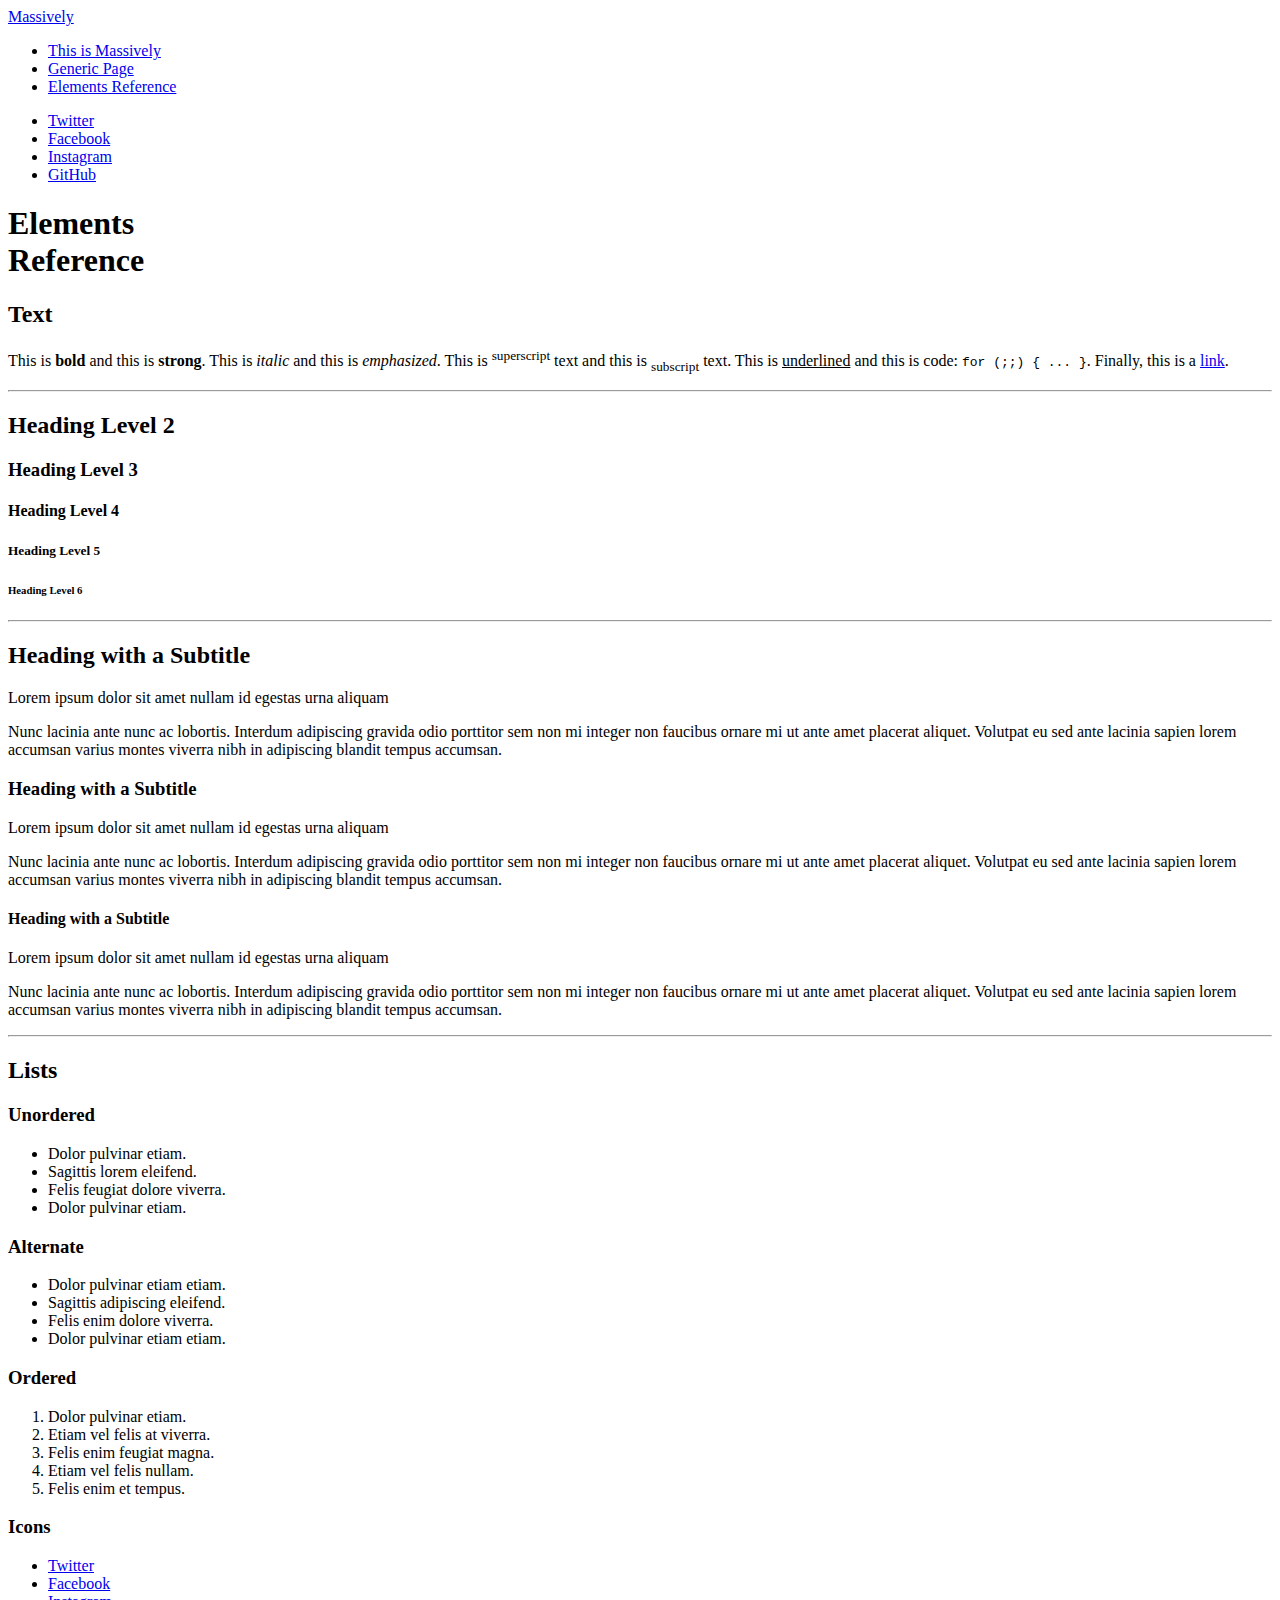
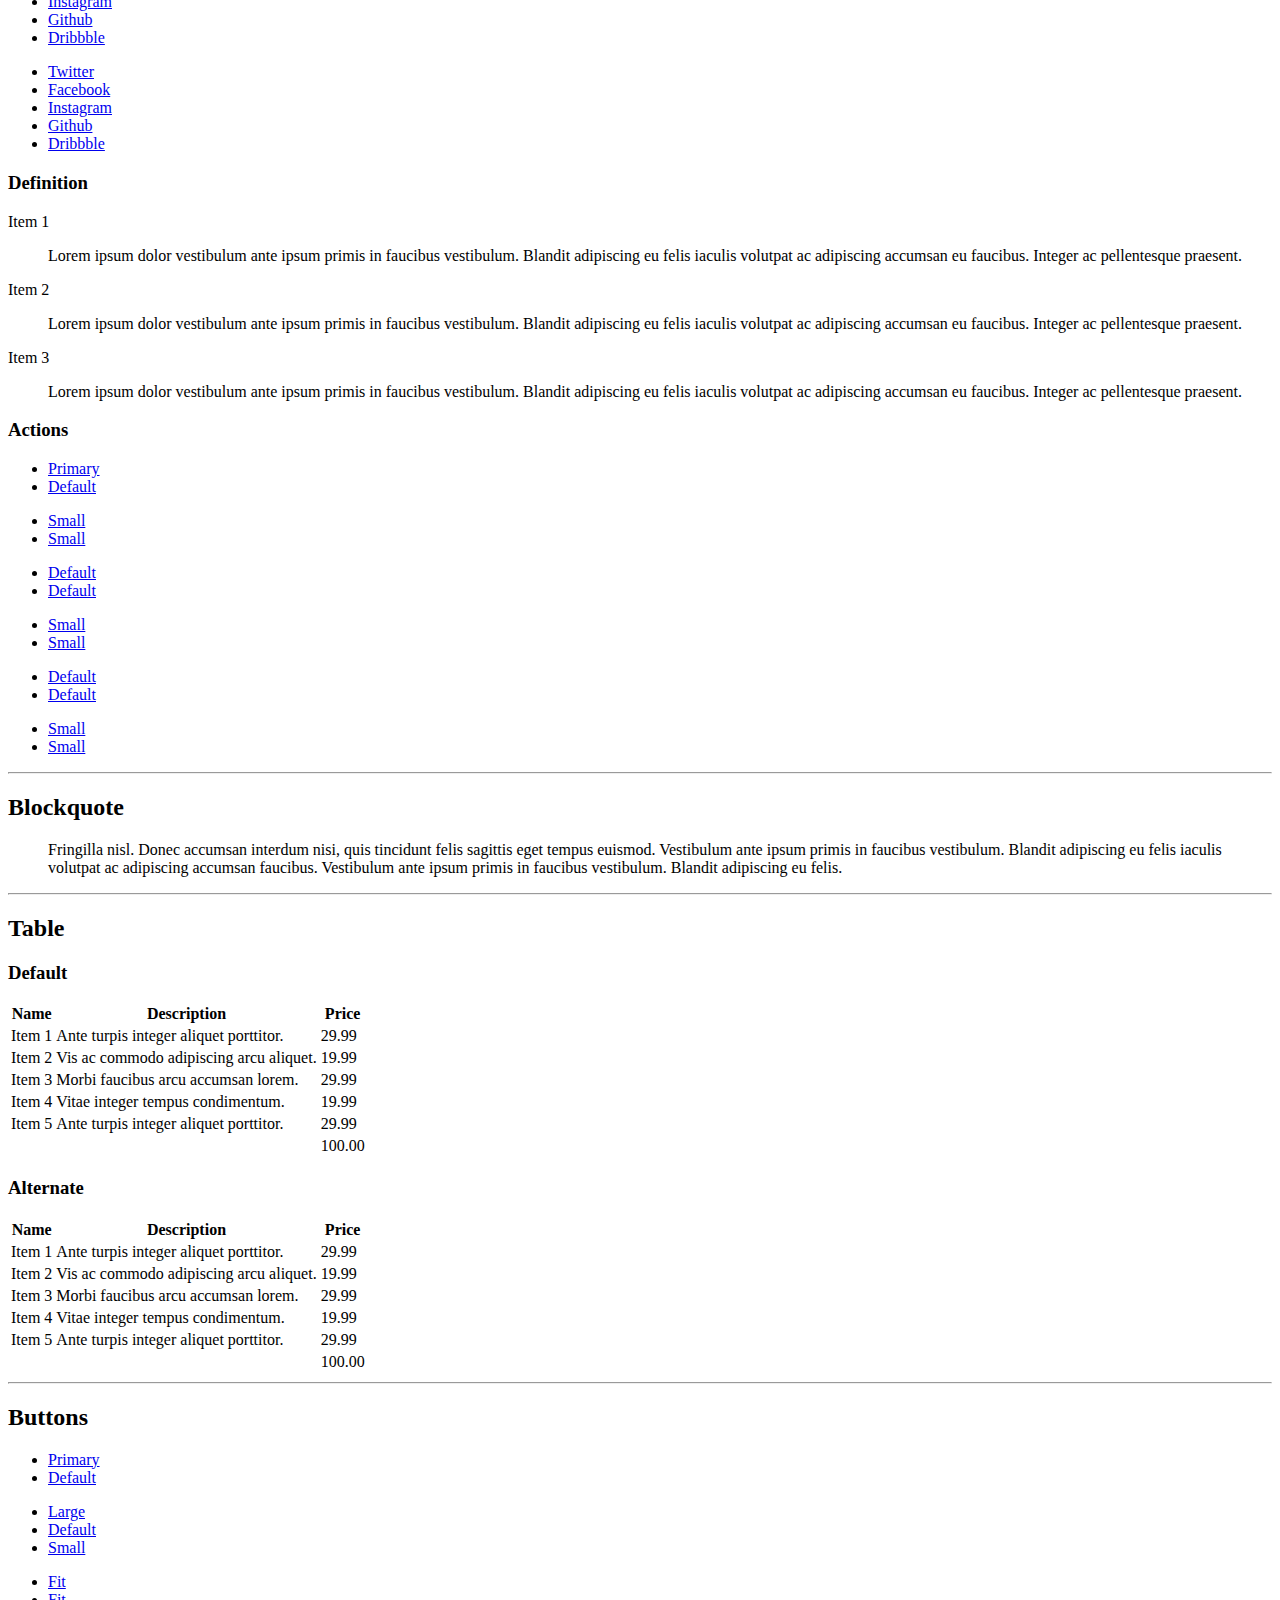
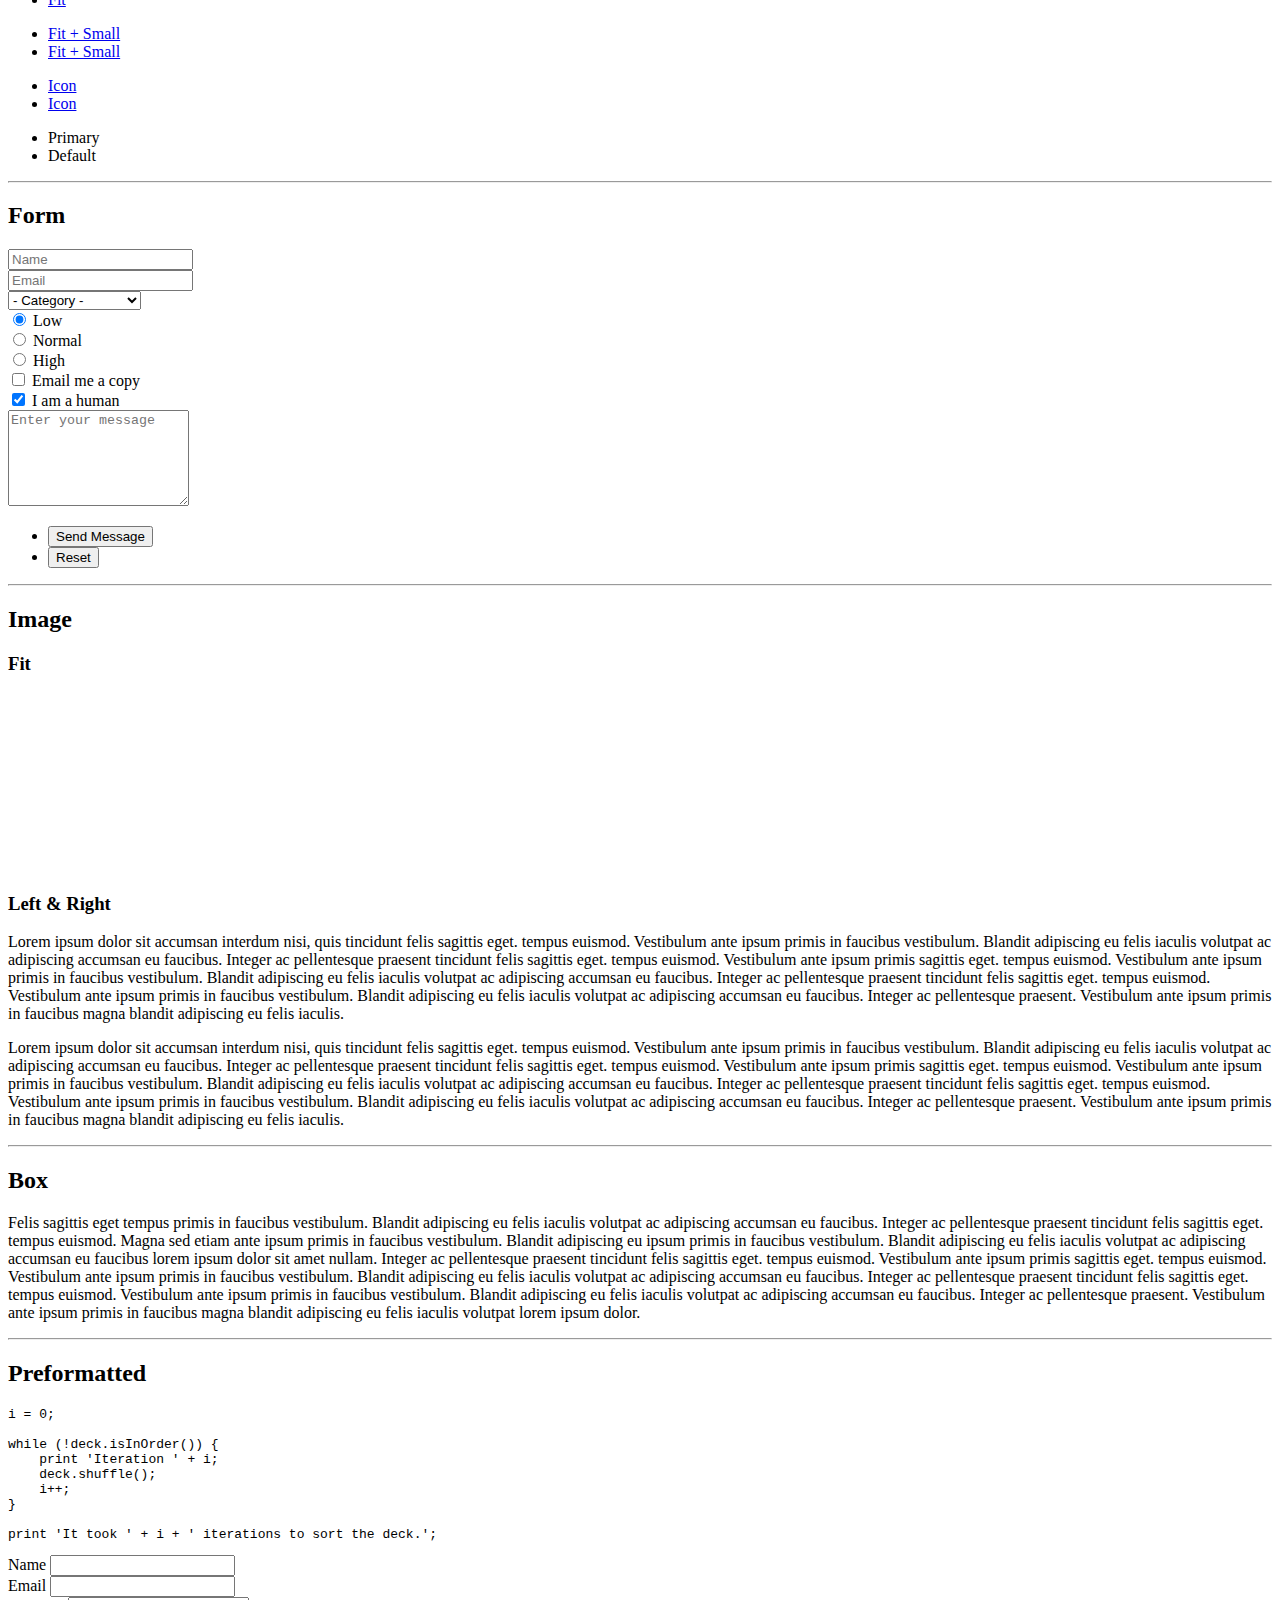
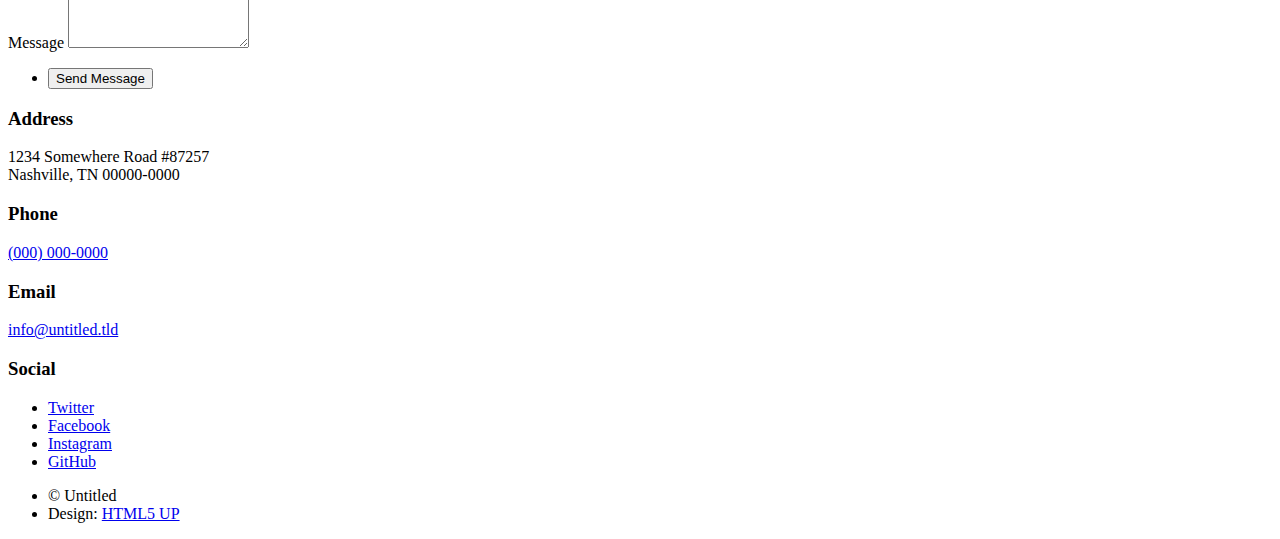
==== elements.html @ 1405ef48 "Add files via upload" ====
<!DOCTYPE HTML>
<!--
	Massively by HTML5 UP
	html5up.net | @ajlkn
	Free for personal and commercial use under the CCA 3.0 license (html5up.net/license)
-->
<html>
	<head>
		<title>Elements Reference - Massively by HTML5 UP</title>
		<meta charset="utf-8" />
		<meta name="viewport" content="width=device-width, initial-scale=1, user-scalable=no" />
		<link rel="stylesheet" href="assets/css/main.css" />
		<noscript><link rel="stylesheet" href="assets/css/noscript.css" /></noscript>
	</head>
	<body class="is-preload">

		<!-- Wrapper -->
			<div id="wrapper">

				<!-- Header -->
					<header id="header">
						<a href="index.html" class="logo">Massively</a>
					</header>

				<!-- Nav -->
					<nav id="nav">
						<ul class="links">
							<li><a href="index.html">This is Massively</a></li>
							<li><a href="generic.html">Generic Page</a></li>
							<li class="active"><a href="elements.html">Elements Reference</a></li>
						</ul>
						<ul class="icons">
							<li><a href="#" class="icon brands fa-twitter"><span class="label">Twitter</span></a></li>
							<li><a href="#" class="icon brands fa-facebook-f"><span class="label">Facebook</span></a></li>
							<li><a href="#" class="icon brands fa-instagram"><span class="label">Instagram</span></a></li>
							<li><a href="#" class="icon brands fa-github"><span class="label">GitHub</span></a></li>
						</ul>
					</nav>

				<!-- Main -->
					<div id="main">

						<!-- Post -->
							<section class="post">
								<header class="major">
									<h1>Elements<br />
									Reference</h1>
								</header>

								<!-- Text stuff -->
									<h2>Text</h2>
									<p>This is <b>bold</b> and this is <strong>strong</strong>. This is <i>italic</i> and this is <em>emphasized</em>.
									This is <sup>superscript</sup> text and this is <sub>subscript</sub> text.
									This is <u>underlined</u> and this is code: <code>for (;;) { ... }</code>.
									Finally, this is a <a href="#">link</a>.</p>
									<hr />
									<h2>Heading Level 2</h2>
									<h3>Heading Level 3</h3>
									<h4>Heading Level 4</h4>
									<h5>Heading Level 5</h5>
									<h6>Heading Level 6</h6>
									<hr />
									<header>
										<h2>Heading with a Subtitle</h2>
										<p>Lorem ipsum dolor sit amet nullam id egestas urna aliquam</p>
									</header>
									<p>Nunc lacinia ante nunc ac lobortis. Interdum adipiscing gravida odio porttitor sem non mi integer non faucibus ornare mi ut ante amet placerat aliquet. Volutpat eu sed ante lacinia sapien lorem accumsan varius montes viverra nibh in adipiscing blandit tempus accumsan.</p>
									<header>
										<h3>Heading with a Subtitle</h3>
										<p>Lorem ipsum dolor sit amet nullam id egestas urna aliquam</p>
									</header>
									<p>Nunc lacinia ante nunc ac lobortis. Interdum adipiscing gravida odio porttitor sem non mi integer non faucibus ornare mi ut ante amet placerat aliquet. Volutpat eu sed ante lacinia sapien lorem accumsan varius montes viverra nibh in adipiscing blandit tempus accumsan.</p>
									<header>
										<h4>Heading with a Subtitle</h4>
										<p>Lorem ipsum dolor sit amet nullam id egestas urna aliquam</p>
									</header>
									<p>Nunc lacinia ante nunc ac lobortis. Interdum adipiscing gravida odio porttitor sem non mi integer non faucibus ornare mi ut ante amet placerat aliquet. Volutpat eu sed ante lacinia sapien lorem accumsan varius montes viverra nibh in adipiscing blandit tempus accumsan.</p>

									<hr />

								<!-- Lists -->
									<h2>Lists</h2>
									<div class="row">
										<div class="col-6 col-12-small">

											<h3>Unordered</h3>
											<ul>
												<li>Dolor pulvinar etiam.</li>
												<li>Sagittis lorem eleifend.</li>
												<li>Felis feugiat dolore viverra.</li>
												<li>Dolor pulvinar etiam.</li>
											</ul>

											<h3>Alternate</h3>
											<ul class="alt">
												<li>Dolor pulvinar etiam etiam.</li>
												<li>Sagittis adipiscing eleifend.</li>
												<li>Felis enim dolore viverra.</li>
												<li>Dolor pulvinar etiam etiam.</li>
											</ul>

										</div>
										<div class="col-6 col-12-small">

											<h3>Ordered</h3>
											<ol>
												<li>Dolor pulvinar etiam.</li>
												<li>Etiam vel felis at viverra.</li>
												<li>Felis enim feugiat magna.</li>
												<li>Etiam vel felis nullam.</li>
												<li>Felis enim et tempus.</li>
											</ol>

											<h3>Icons</h3>
											<ul class="icons">
												<li><a href="#" class="icon brands fa-twitter"><span class="label">Twitter</span></a></li>
												<li><a href="#" class="icon brands fa-facebook-f"><span class="label">Facebook</span></a></li>
												<li><a href="#" class="icon brands fa-instagram"><span class="label">Instagram</span></a></li>
												<li><a href="#" class="icon brands fa-github"><span class="label">Github</span></a></li>
												<li><a href="#" class="icon brands fa-dribbble"><span class="label">Dribbble</span></a></li>
											</ul>
											<ul class="icons alt">
												<li><a href="#" class="icon brands alt fa-twitter"><span class="label">Twitter</span></a></li>
												<li><a href="#" class="icon brands alt fa-facebook-f"><span class="label">Facebook</span></a></li>
												<li><a href="#" class="icon brands alt fa-instagram"><span class="label">Instagram</span></a></li>
												<li><a href="#" class="icon brands alt fa-github"><span class="label">Github</span></a></li>
												<li><a href="#" class="icon brands alt fa-dribbble"><span class="label">Dribbble</span></a></li>
											</ul>

										</div>
									</div>
									<h3>Definition</h3>
									<dl>
										<dt>Item 1</dt>
										<dd>
											<p>Lorem ipsum dolor vestibulum ante ipsum primis in faucibus vestibulum. Blandit adipiscing eu felis iaculis volutpat ac adipiscing accumsan eu faucibus. Integer ac pellentesque praesent.</p>
										</dd>
										<dt>Item 2</dt>
										<dd>
											<p>Lorem ipsum dolor vestibulum ante ipsum primis in faucibus vestibulum. Blandit adipiscing eu felis iaculis volutpat ac adipiscing accumsan eu faucibus. Integer ac pellentesque praesent.</p>
										</dd>
										<dt>Item 3</dt>
										<dd>
											<p>Lorem ipsum dolor vestibulum ante ipsum primis in faucibus vestibulum. Blandit adipiscing eu felis iaculis volutpat ac adipiscing accumsan eu faucibus. Integer ac pellentesque praesent.</p>
										</dd>
									</dl>

									<h3>Actions</h3>
									<ul class="actions">
										<li><a href="#" class="button primary">Primary</a></li>
										<li><a href="#" class="button">Default</a></li>
									</ul>
									<ul class="actions small">
										<li><a href="#" class="button primary small">Small</a></li>
										<li><a href="#" class="button small">Small</a></li>
									</ul>
									<div class="row">
										<div class="col-6 col-12-small">
											<ul class="actions stacked">
												<li><a href="#" class="button primary">Default</a></li>
												<li><a href="#" class="button">Default</a></li>
											</ul>
										</div>
										<div class="col-6 col-12-small">
											<ul class="actions stacked">
												<li><a href="#" class="button primary small">Small</a></li>
												<li><a href="#" class="button small">Small</a></li>
											</ul>
										</div>
									</div>
									<div class="row">
										<div class="col-6 col-12-small">
											<ul class="actions stacked">
												<li><a href="#" class="button primary fit">Default</a></li>
												<li><a href="#" class="button fit">Default</a></li>
											</ul>
										</div>
										<div class="col-6 col-12-small">
											<ul class="actions stacked">
												<li><a href="#" class="button primary small fit">Small</a></li>
												<li><a href="#" class="button small fit">Small</a></li>
											</ul>
										</div>
									</div>

									<hr />

								<!-- Blockquote -->
									<h2>Blockquote</h2>
									<blockquote>Fringilla nisl. Donec accumsan interdum nisi, quis tincidunt felis sagittis eget tempus euismod. Vestibulum ante ipsum primis in faucibus vestibulum. Blandit adipiscing eu felis iaculis volutpat ac adipiscing accumsan faucibus. Vestibulum ante ipsum primis in faucibus vestibulum. Blandit adipiscing eu felis.</blockquote>

									<hr />

								<!-- Table -->
									<h2>Table</h2>

									<h3>Default</h3>
									<div class="table-wrapper">
										<table>
											<thead>
												<tr>
													<th>Name</th>
													<th>Description</th>
													<th>Price</th>
												</tr>
											</thead>
											<tbody>
												<tr>
													<td>Item 1</td>
													<td>Ante turpis integer aliquet porttitor.</td>
													<td>29.99</td>
												</tr>
												<tr>
													<td>Item 2</td>
													<td>Vis ac commodo adipiscing arcu aliquet.</td>
													<td>19.99</td>
												</tr>
												<tr>
													<td>Item 3</td>
													<td> Morbi faucibus arcu accumsan lorem.</td>
													<td>29.99</td>
												</tr>
												<tr>
													<td>Item 4</td>
													<td>Vitae integer tempus condimentum.</td>
													<td>19.99</td>
												</tr>
												<tr>
													<td>Item 5</td>
													<td>Ante turpis integer aliquet porttitor.</td>
													<td>29.99</td>
												</tr>
											</tbody>
											<tfoot>
												<tr>
													<td colspan="2"></td>
													<td>100.00</td>
												</tr>
											</tfoot>
										</table>
									</div>

									<h3>Alternate</h3>
									<div class="table-wrapper">
										<table class="alt">
											<thead>
												<tr>
													<th>Name</th>
													<th>Description</th>
													<th>Price</th>
												</tr>
											</thead>
											<tbody>
												<tr>
													<td>Item 1</td>
													<td>Ante turpis integer aliquet porttitor.</td>
													<td>29.99</td>
												</tr>
												<tr>
													<td>Item 2</td>
													<td>Vis ac commodo adipiscing arcu aliquet.</td>
													<td>19.99</td>
												</tr>
												<tr>
													<td>Item 3</td>
													<td> Morbi faucibus arcu accumsan lorem.</td>
													<td>29.99</td>
												</tr>
												<tr>
													<td>Item 4</td>
													<td>Vitae integer tempus condimentum.</td>
													<td>19.99</td>
												</tr>
												<tr>
													<td>Item 5</td>
													<td>Ante turpis integer aliquet porttitor.</td>
													<td>29.99</td>
												</tr>
											</tbody>
											<tfoot>
												<tr>
													<td colspan="2"></td>
													<td>100.00</td>
												</tr>
											</tfoot>
										</table>
									</div>

									<hr />

								<!-- Buttons -->
									<h2>Buttons</h2>
									<ul class="actions">
										<li><a href="#" class="button primary">Primary</a></li>
										<li><a href="#" class="button">Default</a></li>
									</ul>
									<ul class="actions">
										<li><a href="#" class="button primary large">Large</a></li>
										<li><a href="#" class="button">Default</a></li>
										<li><a href="#" class="button small">Small</a></li>
									</ul>
									<ul class="actions fit">
										<li><a href="#" class="button primary fit">Fit</a></li>
										<li><a href="#" class="button fit">Fit</a></li>
									</ul>
									<ul class="actions fit small">
										<li><a href="#" class="button primary fit small">Fit + Small</a></li>
										<li><a href="#" class="button fit small">Fit + Small</a></li>
									</ul>
									<ul class="actions">
										<li><a href="#" class="button primary icon solid fa-search">Icon</a></li>
										<li><a href="#" class="button icon solid fa-download">Icon</a></li>
									</ul>
									<ul class="actions">
										<li><span class="button primary disabled">Primary</span></li>
										<li><span class="button disabled">Default</span></li>
									</ul>

									<hr />

								<!-- Form -->
									<h2>Form</h2>

									<form method="post" action="#">
										<div class="row gtr-uniform">
											<div class="col-6 col-12-xsmall">
												<input type="text" name="demo-name" id="demo-name" value="" placeholder="Name" />
											</div>
											<div class="col-6 col-12-xsmall">
												<input type="email" name="demo-email" id="demo-email" value="" placeholder="Email" />
											</div>
											<!-- Break -->
											<div class="col-12">
												<select name="demo-category" id="demo-category">
													<option value="">- Category -</option>
													<option value="1">Manufacturing</option>
													<option value="1">Shipping</option>
													<option value="1">Administration</option>
													<option value="1">Human Resources</option>
												</select>
											</div>
											<!-- Break -->
											<div class="col-4 col-12-small">
												<input type="radio" id="demo-priority-low" name="demo-priority" checked>
												<label for="demo-priority-low">Low</label>
											</div>
											<div class="col-4 col-12-small">
												<input type="radio" id="demo-priority-normal" name="demo-priority">
												<label for="demo-priority-normal">Normal</label>
											</div>
											<div class="col-4 col-12-small">
												<input type="radio" id="demo-priority-high" name="demo-priority">
												<label for="demo-priority-high">High</label>
											</div>
											<!-- Break -->
											<div class="col-6 col-12-small">
												<input type="checkbox" id="demo-copy" name="demo-copy">
												<label for="demo-copy">Email me a copy</label>
											</div>
											<div class="col-6 col-12-small">
												<input type="checkbox" id="demo-human" name="demo-human" checked>
												<label for="demo-human">I am a human</label>
											</div>
											<!-- Break -->
											<div class="col-12">
												<textarea name="demo-message" id="demo-message" placeholder="Enter your message" rows="6"></textarea>
											</div>
											<!-- Break -->
											<div class="col-12">
												<ul class="actions">
													<li><input type="submit" value="Send Message" class="primary" /></li>
													<li><input type="reset" value="Reset" /></li>
												</ul>
											</div>
										</div>
									</form>

									<hr />

								<!-- Image -->
									<h2>Image</h2>

									<h3>Fit</h3>
									<span class="image fit"><img src="images/pic01.jpg" alt="" /></span>
									<div class="box alt">
										<div class="row gtr-50 gtr-uniform">
											<div class="col-4"><span class="image fit"><img src="images/pic02.jpg" alt="" /></span></div>
											<div class="col-4"><span class="image fit"><img src="images/pic03.jpg" alt="" /></span></div>
											<div class="col-4"><span class="image fit"><img src="images/pic04.jpg" alt="" /></span></div>
											<!-- Break -->
											<div class="col-4"><span class="image fit"><img src="images/pic04.jpg" alt="" /></span></div>
											<div class="col-4"><span class="image fit"><img src="images/pic02.jpg" alt="" /></span></div>
											<div class="col-4"><span class="image fit"><img src="images/pic03.jpg" alt="" /></span></div>
											<!-- Break -->
											<div class="col-4"><span class="image fit"><img src="images/pic03.jpg" alt="" /></span></div>
											<div class="col-4"><span class="image fit"><img src="images/pic04.jpg" alt="" /></span></div>
											<div class="col-4"><span class="image fit"><img src="images/pic02.jpg" alt="" /></span></div>
										</div>
									</div>

									<h3>Left &amp; Right</h3>
									<p><span class="image left"><img src="images/pic08.jpg" alt="" /></span>Lorem ipsum dolor sit accumsan interdum nisi, quis tincidunt felis sagittis eget. tempus euismod. Vestibulum ante ipsum primis in faucibus vestibulum. Blandit adipiscing eu felis iaculis volutpat ac adipiscing accumsan eu faucibus. Integer ac pellentesque praesent tincidunt felis sagittis eget. tempus euismod. Vestibulum ante ipsum primis sagittis eget. tempus euismod. Vestibulum ante ipsum primis in faucibus vestibulum. Blandit adipiscing eu felis iaculis volutpat ac adipiscing accumsan eu faucibus. Integer ac pellentesque praesent tincidunt felis sagittis eget. tempus euismod. Vestibulum ante ipsum primis in faucibus vestibulum. Blandit adipiscing eu felis iaculis volutpat ac adipiscing accumsan eu faucibus. Integer ac pellentesque praesent. Vestibulum ante ipsum primis in faucibus magna blandit adipiscing eu felis iaculis.</p>
									<p><span class="image right"><img src="images/pic09.jpg" alt="" /></span>Lorem ipsum dolor sit accumsan interdum nisi, quis tincidunt felis sagittis eget. tempus euismod. Vestibulum ante ipsum primis in faucibus vestibulum. Blandit adipiscing eu felis iaculis volutpat ac adipiscing accumsan eu faucibus. Integer ac pellentesque praesent tincidunt felis sagittis eget. tempus euismod. Vestibulum ante ipsum primis sagittis eget. tempus euismod. Vestibulum ante ipsum primis in faucibus vestibulum. Blandit adipiscing eu felis iaculis volutpat ac adipiscing accumsan eu faucibus. Integer ac pellentesque praesent tincidunt felis sagittis eget. tempus euismod. Vestibulum ante ipsum primis in faucibus vestibulum. Blandit adipiscing eu felis iaculis volutpat ac adipiscing accumsan eu faucibus. Integer ac pellentesque praesent. Vestibulum ante ipsum primis in faucibus magna blandit adipiscing eu felis iaculis.</p>

									<hr />

								<!-- Box -->
									<h2>Box</h2>
									<div class="box">
										<p>Felis sagittis eget tempus primis in faucibus vestibulum. Blandit adipiscing eu felis iaculis volutpat ac adipiscing accumsan eu faucibus. Integer ac pellentesque praesent tincidunt felis sagittis eget. tempus euismod. Magna sed etiam ante ipsum primis in faucibus vestibulum. Blandit adipiscing eu ipsum primis in faucibus vestibulum. Blandit adipiscing eu felis iaculis volutpat ac adipiscing accumsan eu faucibus lorem ipsum dolor sit amet nullam. Integer ac pellentesque praesent tincidunt felis sagittis eget. tempus euismod. Vestibulum ante ipsum primis sagittis eget. tempus euismod. Vestibulum ante ipsum primis in faucibus vestibulum. Blandit adipiscing eu felis iaculis volutpat ac adipiscing accumsan eu faucibus. Integer ac pellentesque praesent tincidunt felis sagittis eget. tempus euismod. Vestibulum ante ipsum primis in faucibus vestibulum. Blandit adipiscing eu felis iaculis volutpat ac adipiscing accumsan eu faucibus. Integer ac pellentesque praesent. Vestibulum ante ipsum primis in faucibus magna blandit adipiscing eu felis iaculis volutpat lorem ipsum dolor.</p>
									</div>

									<hr />

								<!-- Preformatted Code -->
									<h2>Preformatted</h2>
									<pre><code>i = 0;

while (!deck.isInOrder()) {
    print 'Iteration ' + i;
    deck.shuffle();
    i++;
}

print 'It took ' + i + ' iterations to sort the deck.';
</code></pre>

							</section>

					</div>

				<!-- Footer -->
					<footer id="footer">
						<section>
							<form method="post" action="#">
								<div class="fields">
									<div class="field">
										<label for="name">Name</label>
										<input type="text" name="name" id="name" />
									</div>
									<div class="field">
										<label for="email">Email</label>
										<input type="text" name="email" id="email" />
									</div>
									<div class="field">
										<label for="message">Message</label>
										<textarea name="message" id="message" rows="3"></textarea>
									</div>
								</div>
								<ul class="actions">
									<li><input type="submit" value="Send Message" /></li>
								</ul>
							</form>
						</section>
						<section class="split contact">
							<section class="alt">
								<h3>Address</h3>
								<p>1234 Somewhere Road #87257<br />
								Nashville, TN 00000-0000</p>
							</section>
							<section>
								<h3>Phone</h3>
								<p><a href="#">(000) 000-0000</a></p>
							</section>
							<section>
								<h3>Email</h3>
								<p><a href="#">info@untitled.tld</a></p>
							</section>
							<section>
								<h3>Social</h3>
								<ul class="icons alt">
									<li><a href="#" class="icon brands alt fa-twitter"><span class="label">Twitter</span></a></li>
									<li><a href="#" class="icon brands alt fa-facebook-f"><span class="label">Facebook</span></a></li>
									<li><a href="#" class="icon brands alt fa-instagram"><span class="label">Instagram</span></a></li>
									<li><a href="#" class="icon brands alt fa-github"><span class="label">GitHub</span></a></li>
								</ul>
							</section>
						</section>
					</footer>

				<!-- Copyright -->
					<div id="copyright">
						<ul><li>&copy; Untitled</li><li>Design: <a href="https://html5up.net">HTML5 UP</a></li></ul>
					</div>

			</div>

		<!-- Scripts -->
			<script src="assets/js/jquery.min.js"></script>
			<script src="assets/js/jquery.scrollex.min.js"></script>
			<script src="assets/js/jquery.scrolly.min.js"></script>
			<script src="assets/js/browser.min.js"></script>
			<script src="assets/js/breakpoints.min.js"></script>
			<script src="assets/js/util.js"></script>
			<script src="assets/js/main.js"></script>

	</body>
</html>
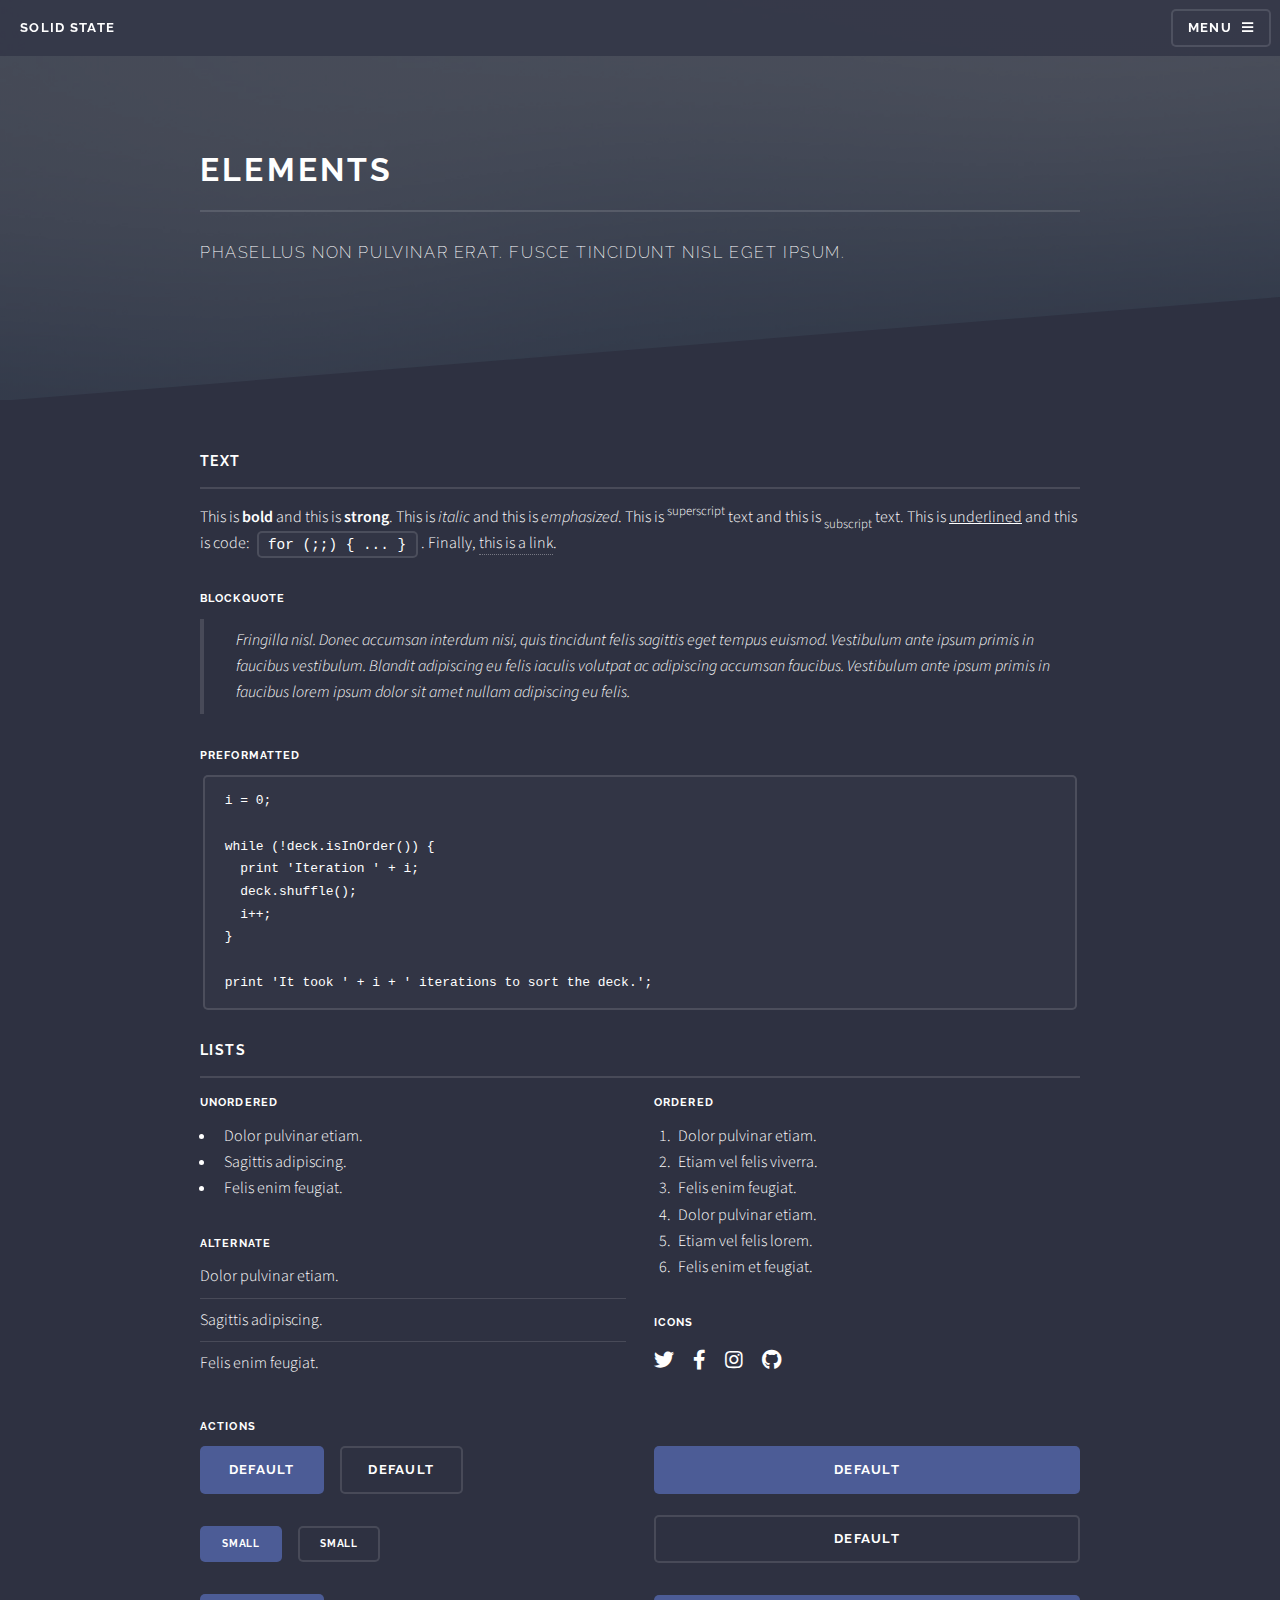
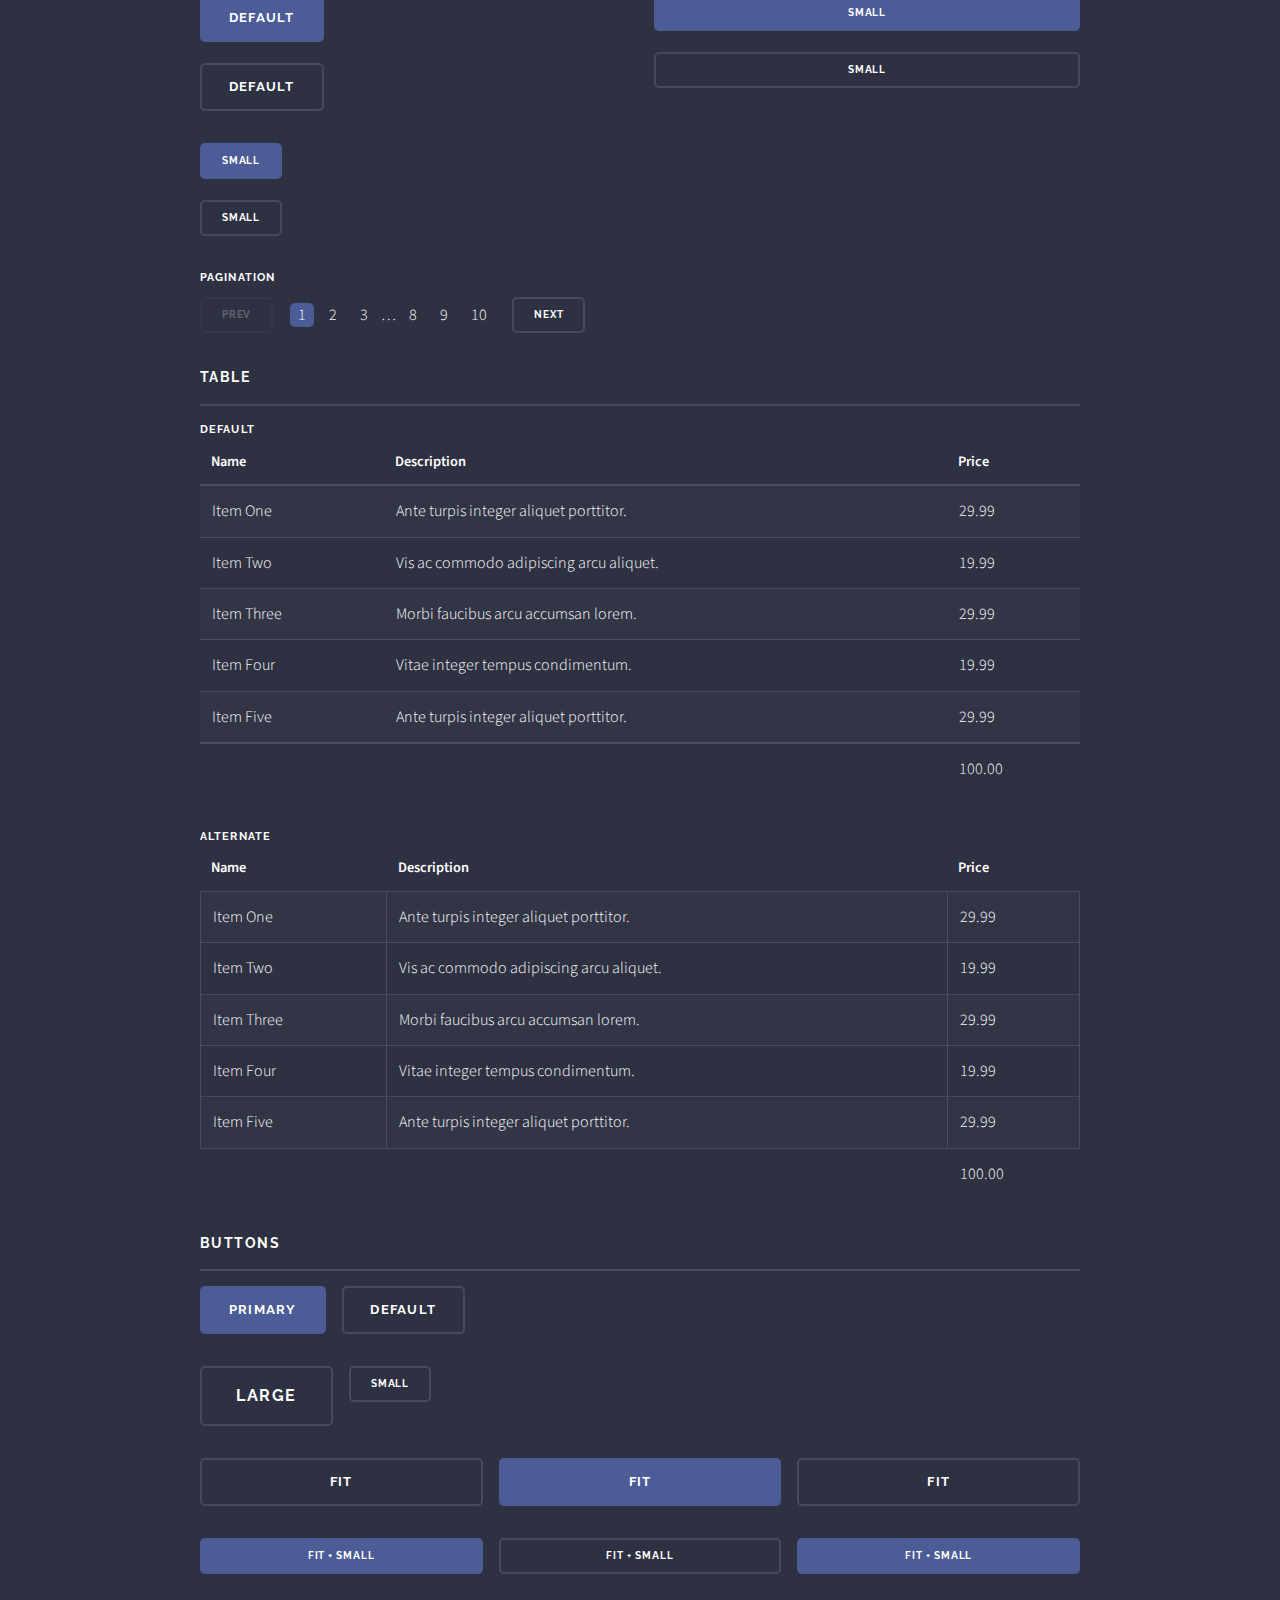
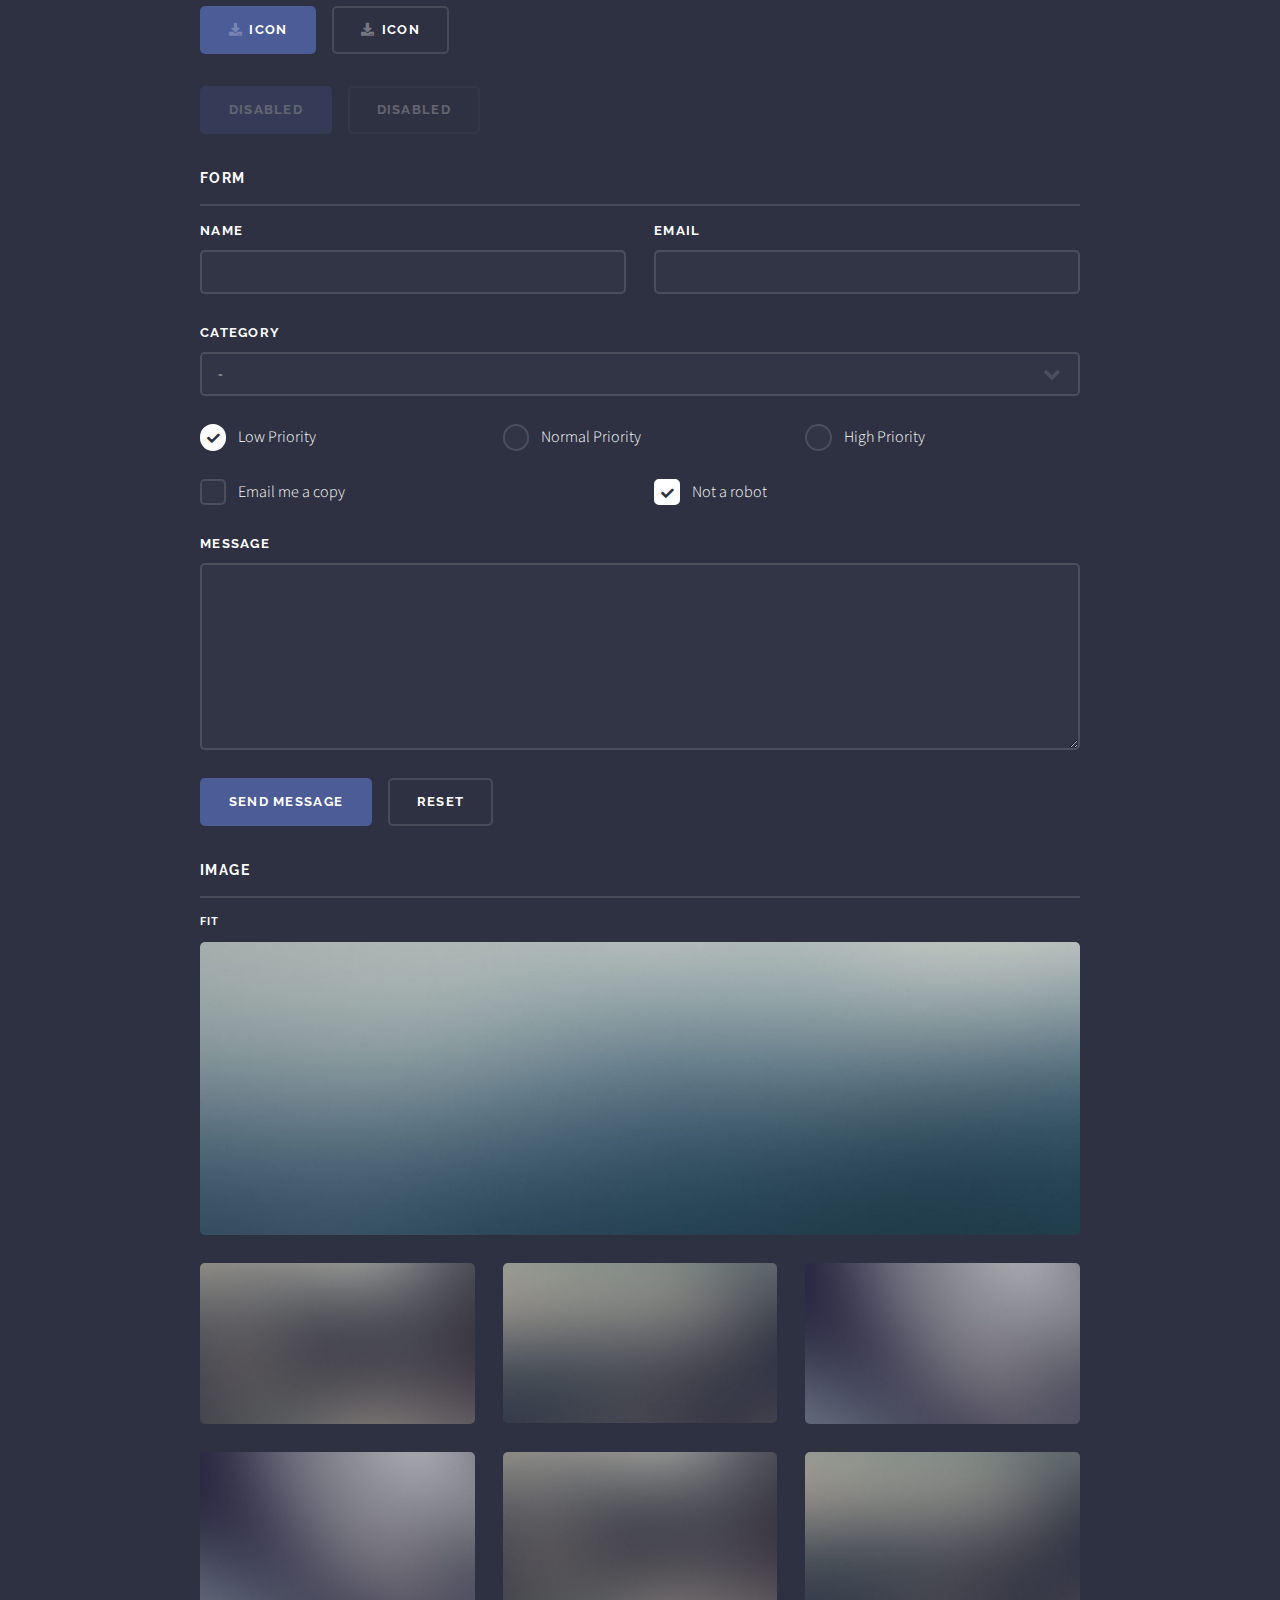
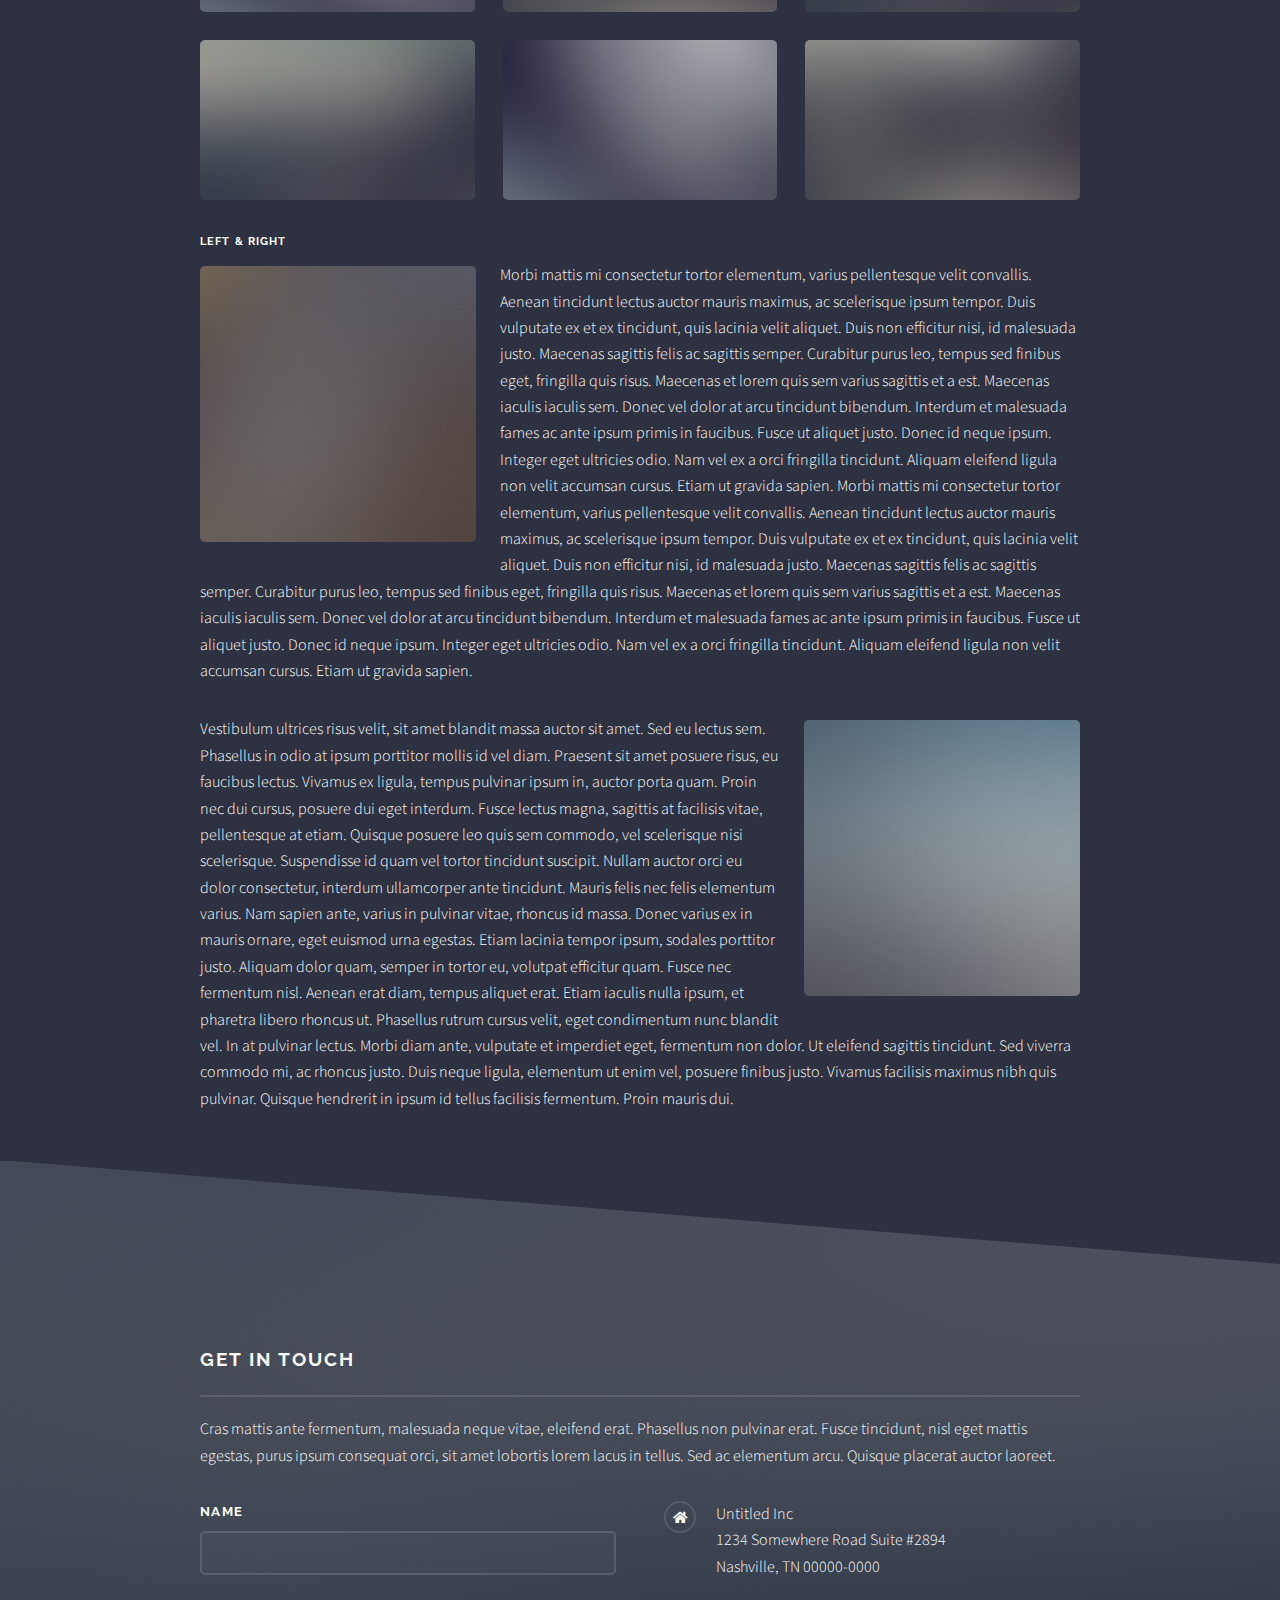
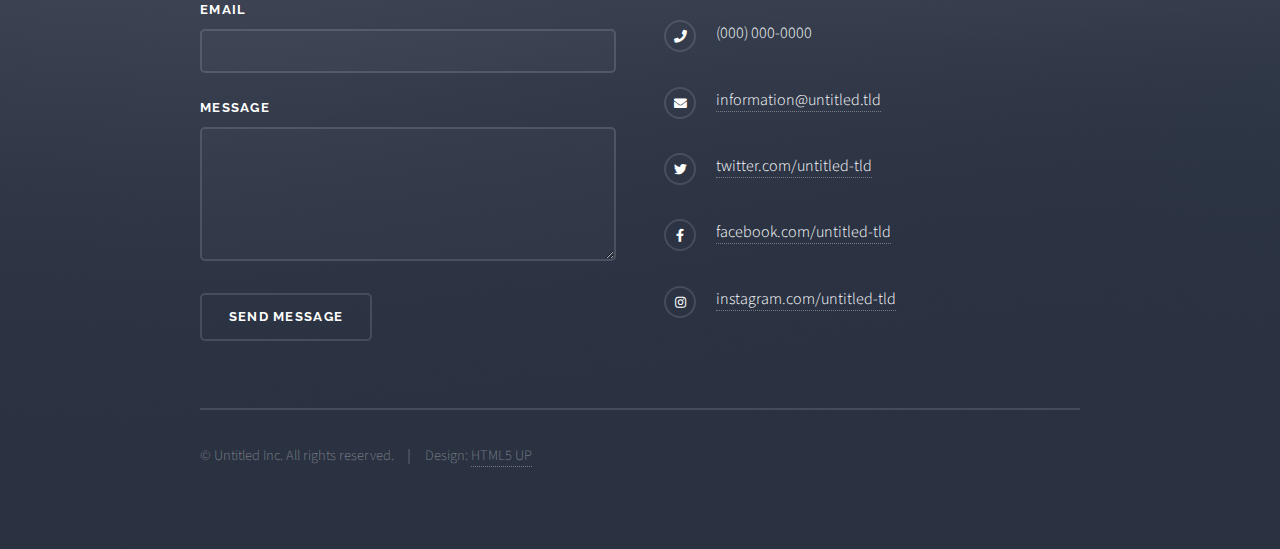
==== commit 2352ae18: "Add files via upload" ====
--- a/elements.html
+++ b/elements.html
@@ -1,12 +1,12 @@
 <!DOCTYPE HTML>
 <!--
-	Massively by HTML5 UP
+	Solid State by HTML5 UP
 	html5up.net | @ajlkn
 	Free for personal and commercial use under the CCA 3.0 license (html5up.net/license)
 -->
 <html>
 	<head>
-		<title>Elements Reference - Massively by HTML5 UP</title>
+		<title>Elements - Solid State by HTML5 UP</title>
 		<meta charset="utf-8" />
 		<meta name="viewport" content="width=device-width, initial-scale=1, user-scalable=no" />
 		<link rel="stylesheet" href="assets/css/main.css" />
@@ -14,424 +14,358 @@
 	</head>
 	<body class="is-preload">
 
-		<!-- Wrapper -->
-			<div id="wrapper">
+		<!-- Page Wrapper -->
+			<div id="page-wrapper">
 
 				<!-- Header -->
 					<header id="header">
-						<a href="index.html" class="logo">Massively</a>
+						<h1><a href="index.html">Solid State</a></h1>
+						<nav>
+							<a href="#menu">Menu</a>
+						</nav>
 					</header>
 
-				<!-- Nav -->
-					<nav id="nav">
-						<ul class="links">
-							<li><a href="index.html">This is Massively</a></li>
-							<li><a href="generic.html">Generic Page</a></li>
-							<li class="active"><a href="elements.html">Elements Reference</a></li>
-						</ul>
-						<ul class="icons">
-							<li><a href="#" class="icon brands fa-twitter"><span class="label">Twitter</span></a></li>
-							<li><a href="#" class="icon brands fa-facebook-f"><span class="label">Facebook</span></a></li>
-							<li><a href="#" class="icon brands fa-instagram"><span class="label">Instagram</span></a></li>
-							<li><a href="#" class="icon brands fa-github"><span class="label">GitHub</span></a></li>
-						</ul>
+				<!-- Menu -->
+					<nav id="menu">
+						<div class="inner">
+							<h2>Menu</h2>
+							<ul class="links">
+								<li><a href="index.html">Home</a></li>
+								<li><a href="generic.html">Generic</a></li>
+								<li><a href="elements.html">Elements</a></li>
+								<li><a href="#">Log In</a></li>
+								<li><a href="#">Sign Up</a></li>
+							</ul>
+							<a href="#" class="close">Close</a>
+						</div>
 					</nav>
 
-				<!-- Main -->
-					<div id="main">
-
-						<!-- Post -->
-							<section class="post">
-								<header class="major">
-									<h1>Elements<br />
-									Reference</h1>
-								</header>
-
-								<!-- Text stuff -->
-									<h2>Text</h2>
-									<p>This is <b>bold</b> and this is <strong>strong</strong>. This is <i>italic</i> and this is <em>emphasized</em>.
-									This is <sup>superscript</sup> text and this is <sub>subscript</sub> text.
-									This is <u>underlined</u> and this is code: <code>for (;;) { ... }</code>.
-									Finally, this is a <a href="#">link</a>.</p>
-									<hr />
-									<h2>Heading Level 2</h2>
-									<h3>Heading Level 3</h3>
-									<h4>Heading Level 4</h4>
-									<h5>Heading Level 5</h5>
-									<h6>Heading Level 6</h6>
-									<hr />
-									<header>
-										<h2>Heading with a Subtitle</h2>
-										<p>Lorem ipsum dolor sit amet nullam id egestas urna aliquam</p>
-									</header>
-									<p>Nunc lacinia ante nunc ac lobortis. Interdum adipiscing gravida odio porttitor sem non mi integer non faucibus ornare mi ut ante amet placerat aliquet. Volutpat eu sed ante lacinia sapien lorem accumsan varius montes viverra nibh in adipiscing blandit tempus accumsan.</p>
-									<header>
-										<h3>Heading with a Subtitle</h3>
-										<p>Lorem ipsum dolor sit amet nullam id egestas urna aliquam</p>
-									</header>
-									<p>Nunc lacinia ante nunc ac lobortis. Interdum adipiscing gravida odio porttitor sem non mi integer non faucibus ornare mi ut ante amet placerat aliquet. Volutpat eu sed ante lacinia sapien lorem accumsan varius montes viverra nibh in adipiscing blandit tempus accumsan.</p>
-									<header>
-										<h4>Heading with a Subtitle</h4>
-										<p>Lorem ipsum dolor sit amet nullam id egestas urna aliquam</p>
-									</header>
-									<p>Nunc lacinia ante nunc ac lobortis. Interdum adipiscing gravida odio porttitor sem non mi integer non faucibus ornare mi ut ante amet placerat aliquet. Volutpat eu sed ante lacinia sapien lorem accumsan varius montes viverra nibh in adipiscing blandit tempus accumsan.</p>
-
-									<hr />
-
-								<!-- Lists -->
-									<h2>Lists</h2>
-									<div class="row">
-										<div class="col-6 col-12-small">
-
-											<h3>Unordered</h3>
-											<ul>
-												<li>Dolor pulvinar etiam.</li>
-												<li>Sagittis lorem eleifend.</li>
-												<li>Felis feugiat dolore viverra.</li>
-												<li>Dolor pulvinar etiam.</li>
-											</ul>
-
-											<h3>Alternate</h3>
-											<ul class="alt">
-												<li>Dolor pulvinar etiam etiam.</li>
-												<li>Sagittis adipiscing eleifend.</li>
-												<li>Felis enim dolore viverra.</li>
-												<li>Dolor pulvinar etiam etiam.</li>
-											</ul>
-
+				<!-- Wrapper -->
+					<section id="wrapper">
+						<header>
+							<div class="inner">
+								<h2>Elements</h2>
+								<p>Phasellus non pulvinar erat. Fusce tincidunt nisl eget ipsum.</p>
+							</div>
+						</header>
+
+						<!-- Content -->
+							<div class="wrapper">
+								<div class="inner">
+
+									<section>
+										<h3 class="major">Text</h3>
+										<p>This is <b>bold</b> and this is <strong>strong</strong>. This is <i>italic</i> and this is <em>emphasized</em>.
+										This is <sup>superscript</sup> text and this is <sub>subscript</sub> text.
+										This is <u>underlined</u> and this is code: <code>for (;;) { ... }</code>. Finally, <a href="#">this is a link</a>.</p>
+										<h4>Blockquote</h4>
+										<blockquote>Fringilla nisl. Donec accumsan interdum nisi, quis tincidunt felis sagittis eget tempus euismod. Vestibulum ante ipsum primis in faucibus vestibulum. Blandit adipiscing eu felis iaculis volutpat ac adipiscing accumsan faucibus. Vestibulum ante ipsum primis in faucibus lorem ipsum dolor sit amet nullam adipiscing eu felis.</blockquote>
+										<h4>Preformatted</h4>
+										<pre><code>i = 0;
+
+while (!deck.isInOrder()) {
+  print 'Iteration ' + i;
+  deck.shuffle();
+  i++;
+}
+
+print 'It took ' + i + ' iterations to sort the deck.';</code></pre>
+									</section>
+
+									<section>
+										<h3 class="major">Lists</h3>
+										<div class="row">
+											<div class="col-6 col-12-medium">
+												<h4>Unordered</h4>
+												<ul>
+													<li>Dolor pulvinar etiam.</li>
+													<li>Sagittis adipiscing.</li>
+													<li>Felis enim feugiat.</li>
+												</ul>
+												<h4>Alternate</h4>
+												<ul class="alt">
+													<li>Dolor pulvinar etiam.</li>
+													<li>Sagittis adipiscing.</li>
+													<li>Felis enim feugiat.</li>
+												</ul>
+											</div>
+											<div class="col-6 col-12-medium">
+												<h4>Ordered</h4>
+												<ol>
+													<li>Dolor pulvinar etiam.</li>
+													<li>Etiam vel felis viverra.</li>
+													<li>Felis enim feugiat.</li>
+													<li>Dolor pulvinar etiam.</li>
+													<li>Etiam vel felis lorem.</li>
+													<li>Felis enim et feugiat.</li>
+												</ol>
+												<h4>Icons</h4>
+												<ul class="icons">
+													<li><a href="#" class="icon brands fa-twitter"><span class="label">Twitter</span></a></li>
+													<li><a href="#" class="icon brands fa-facebook-f"><span class="label">Facebook</span></a></li>
+													<li><a href="#" class="icon brands fa-instagram"><span class="label">Instagram</span></a></li>
+													<li><a href="#" class="icon brands fa-github"><span class="label">Github</span></a></li>
+												</ul>
+											</div>
 										</div>
-										<div class="col-6 col-12-small">
-
-											<h3>Ordered</h3>
-											<ol>
-												<li>Dolor pulvinar etiam.</li>
-												<li>Etiam vel felis at viverra.</li>
-												<li>Felis enim feugiat magna.</li>
-												<li>Etiam vel felis nullam.</li>
-												<li>Felis enim et tempus.</li>
-											</ol>
-
-											<h3>Icons</h3>
-											<ul class="icons">
-												<li><a href="#" class="icon brands fa-twitter"><span class="label">Twitter</span></a></li>
-												<li><a href="#" class="icon brands fa-facebook-f"><span class="label">Facebook</span></a></li>
-												<li><a href="#" class="icon brands fa-instagram"><span class="label">Instagram</span></a></li>
-												<li><a href="#" class="icon brands fa-github"><span class="label">Github</span></a></li>
-												<li><a href="#" class="icon brands fa-dribbble"><span class="label">Dribbble</span></a></li>
-											</ul>
-											<ul class="icons alt">
-												<li><a href="#" class="icon brands alt fa-twitter"><span class="label">Twitter</span></a></li>
-												<li><a href="#" class="icon brands alt fa-facebook-f"><span class="label">Facebook</span></a></li>
-												<li><a href="#" class="icon brands alt fa-instagram"><span class="label">Instagram</span></a></li>
-												<li><a href="#" class="icon brands alt fa-github"><span class="label">Github</span></a></li>
-												<li><a href="#" class="icon brands alt fa-dribbble"><span class="label">Dribbble</span></a></li>
-											</ul>
-
+										<h4>Actions</h4>
+										<div class="row">
+											<div class="col-6 col-12-medium">
+												<ul class="actions">
+													<li><a href="#" class="button primary">Default</a></li>
+													<li><a href="#" class="button">Default</a></li>
+												</ul>
+												<ul class="actions small">
+													<li><a href="#" class="button primary small">Small</a></li>
+													<li><a href="#" class="button small">Small</a></li>
+												</ul>
+												<ul class="actions stacked">
+													<li><a href="#" class="button primary">Default</a></li>
+													<li><a href="#" class="button">Default</a></li>
+												</ul>
+												<ul class="actions stacked small">
+													<li><a href="#" class="button primary small">Small</a></li>
+													<li><a href="#" class="button small">Small</a></li>
+												</ul>
+											</div>
+											<div class="col-6 col-12-medium">
+												<ul class="actions stacked">
+													<li><a href="#" class="button primary fit">Default</a></li>
+													<li><a href="#" class="button fit">Default</a></li>
+												</ul>
+												<ul class="actions stacked small">
+													<li><a href="#" class="button primary small fit">Small</a></li>
+													<li><a href="#" class="button small fit">Small</a></li>
+												</ul>
+											</div>
 										</div>
-									</div>
-									<h3>Definition</h3>
-									<dl>
-										<dt>Item 1</dt>
-										<dd>
-											<p>Lorem ipsum dolor vestibulum ante ipsum primis in faucibus vestibulum. Blandit adipiscing eu felis iaculis volutpat ac adipiscing accumsan eu faucibus. Integer ac pellentesque praesent.</p>
-										</dd>
-										<dt>Item 2</dt>
-										<dd>
-											<p>Lorem ipsum dolor vestibulum ante ipsum primis in faucibus vestibulum. Blandit adipiscing eu felis iaculis volutpat ac adipiscing accumsan eu faucibus. Integer ac pellentesque praesent.</p>
-										</dd>
-										<dt>Item 3</dt>
-										<dd>
-											<p>Lorem ipsum dolor vestibulum ante ipsum primis in faucibus vestibulum. Blandit adipiscing eu felis iaculis volutpat ac adipiscing accumsan eu faucibus. Integer ac pellentesque praesent.</p>
-										</dd>
-									</dl>
-
-									<h3>Actions</h3>
-									<ul class="actions">
-										<li><a href="#" class="button primary">Primary</a></li>
-										<li><a href="#" class="button">Default</a></li>
-									</ul>
-									<ul class="actions small">
-										<li><a href="#" class="button primary small">Small</a></li>
-										<li><a href="#" class="button small">Small</a></li>
-									</ul>
-									<div class="row">
-										<div class="col-6 col-12-small">
-											<ul class="actions stacked">
-												<li><a href="#" class="button primary">Default</a></li>
-												<li><a href="#" class="button">Default</a></li>
-											</ul>
+										<h4>Pagination</h4>
+										<ul class="pagination">
+											<li><span class="button small disabled">Prev</span></li>
+											<li><a href="#" class="page active">1</a></li>
+											<li><a href="#" class="page">2</a></li>
+											<li><a href="#" class="page">3</a></li>
+											<li><span>&hellip;</span></li>
+											<li><a href="#" class="page">8</a></li>
+											<li><a href="#" class="page">9</a></li>
+											<li><a href="#" class="page">10</a></li>
+											<li><a href="#" class="button small">Next</a></li>
+										</ul>
+									</section>
+
+									<section>
+										<h3 class="major">Table</h3>
+										<h4>Default</h4>
+										<div class="table-wrapper">
+											<table>
+												<thead>
+													<tr>
+														<th>Name</th>
+														<th>Description</th>
+														<th>Price</th>
+													</tr>
+												</thead>
+												<tbody>
+													<tr>
+														<td>Item One</td>
+														<td>Ante turpis integer aliquet porttitor.</td>
+														<td>29.99</td>
+													</tr>
+													<tr>
+														<td>Item Two</td>
+														<td>Vis ac commodo adipiscing arcu aliquet.</td>
+														<td>19.99</td>
+													</tr>
+													<tr>
+														<td>Item Three</td>
+														<td> Morbi faucibus arcu accumsan lorem.</td>
+														<td>29.99</td>
+													</tr>
+													<tr>
+														<td>Item Four</td>
+														<td>Vitae integer tempus condimentum.</td>
+														<td>19.99</td>
+													</tr>
+													<tr>
+														<td>Item Five</td>
+														<td>Ante turpis integer aliquet porttitor.</td>
+														<td>29.99</td>
+													</tr>
+												</tbody>
+												<tfoot>
+													<tr>
+														<td colspan="2"></td>
+														<td>100.00</td>
+													</tr>
+												</tfoot>
+											</table>
 										</div>
-										<div class="col-6 col-12-small">
-											<ul class="actions stacked">
-												<li><a href="#" class="button primary small">Small</a></li>
-												<li><a href="#" class="button small">Small</a></li>
-											</ul>
+
+										<h4>Alternate</h4>
+										<div class="table-wrapper">
+											<table class="alt">
+												<thead>
+													<tr>
+														<th>Name</th>
+														<th>Description</th>
+														<th>Price</th>
+													</tr>
+												</thead>
+												<tbody>
+													<tr>
+														<td>Item One</td>
+														<td>Ante turpis integer aliquet porttitor.</td>
+														<td>29.99</td>
+													</tr>
+													<tr>
+														<td>Item Two</td>
+														<td>Vis ac commodo adipiscing arcu aliquet.</td>
+														<td>19.99</td>
+													</tr>
+													<tr>
+														<td>Item Three</td>
+														<td> Morbi faucibus arcu accumsan lorem.</td>
+														<td>29.99</td>
+													</tr>
+													<tr>
+														<td>Item Four</td>
+														<td>Vitae integer tempus condimentum.</td>
+														<td>19.99</td>
+													</tr>
+													<tr>
+														<td>Item Five</td>
+														<td>Ante turpis integer aliquet porttitor.</td>
+														<td>29.99</td>
+													</tr>
+												</tbody>
+												<tfoot>
+													<tr>
+														<td colspan="2"></td>
+														<td>100.00</td>
+													</tr>
+												</tfoot>
+											</table>
 										</div>
-									</div>
-									<div class="row">
-										<div class="col-6 col-12-small">
-											<ul class="actions stacked">
-												<li><a href="#" class="button primary fit">Default</a></li>
-												<li><a href="#" class="button fit">Default</a></li>
-											</ul>
+									</section>
+
+									<section>
+										<h3 class="major">Buttons</h3>
+										<ul class="actions">
+											<li><a href="#" class="button primary">Primary</a></li>
+											<li><a href="#" class="button">Default</a></li>
+										</ul>
+										<ul class="actions">
+											<li><a href="#" class="button large">Large</a></li>
+											<li><a href="#" class="button small">Small</a></li>
+										</ul>
+										<ul class="actions fit">
+											<li><a href="#" class="button fit">Fit</a></li>
+											<li><a href="#" class="button primary fit">Fit</a></li>
+											<li><a href="#" class="button fit">Fit</a></li>
+										</ul>
+										<ul class="actions fit small">
+											<li><a href="#" class="button primary fit small">Fit + Small</a></li>
+											<li><a href="#" class="button fit small">Fit + Small</a></li>
+											<li><a href="#" class="button primary fit small">Fit + Small</a></li>
+										</ul>
+										<ul class="actions">
+											<li><a href="#" class="button primary icon solid fa-download">Icon</a></li>
+											<li><a href="#" class="button icon solid fa-download">Icon</a></li>
+										</ul>
+										<ul class="actions">
+											<li><span class="button primary disabled">Disabled</span></li>
+											<li><span class="button disabled">Disabled</span></li>
+										</ul>
+									</section>
+
+									<section>
+										<h3 class="major">Form</h3>
+										<form method="post" action="#">
+											<div class="row gtr-uniform">
+												<div class="col-6 col-12-xsmall">
+													<label for="demo-name">Name</label>
+													<input type="text" name="demo-name" id="demo-name" value="" />
+												</div>
+												<div class="col-6 col-12-xsmall">
+													<label for="demo-email">Email</label>
+													<input type="email" name="demo-email" id="demo-email" value="" />
+												</div>
+												<div class="col-12">
+													<label for="demo-category">Category</label>
+													<select name="demo-category" id="demo-category">
+														<option value="">-</option>
+														<option value="1">Manufacturing</option>
+														<option value="1">Shipping</option>
+														<option value="1">Administration</option>
+														<option value="1">Human Resources</option>
+													</select>
+												</div>
+												<div class="col-4 col-12-small">
+													<input type="radio" id="demo-priority-low" name="demo-priority" checked>
+													<label for="demo-priority-low">Low Priority</label>
+												</div>
+												<div class="col-4 col-12-small">
+													<input type="radio" id="demo-priority-normal" name="demo-priority">
+													<label for="demo-priority-normal">Normal Priority</label>
+												</div>
+												<div class="col-4 col-12-small">
+													<input type="radio" id="demo-priority-high" name="demo-priority">
+													<label for="demo-priority-high">High Priority</label>
+												</div>
+												<div class="col-6 col-12-small">
+													<input type="checkbox" id="demo-copy" name="demo-copy">
+													<label for="demo-copy">Email me a copy</label>
+												</div>
+												<div class="col-6 col-12-small">
+													<input type="checkbox" id="demo-human" name="demo-human" checked>
+													<label for="demo-human">Not a robot</label>
+												</div>
+												<div class="col-12">
+													<label for="demo-message">Message</label>
+													<textarea name="demo-message" id="demo-message" rows="6"></textarea>
+												</div>
+												<div class="col-12">
+													<ul class="actions">
+														<li><input type="submit" value="Send Message" class="primary" /></li>
+														<li><input type="reset" value="Reset" /></li>
+													</ul>
+												</div>
+											</div>
+										</form>
+									</section>
+
+									<section>
+										<h3 class="major">Image</h3>
+										<h4>Fit</h4>
+										<div class="box alt">
+											<div class="row gtr-uniform">
+												<div class="col-12"><span class="image fit"><img src="images/pic08.jpg" alt="" /></span></div>
+												<div class="col-4"><span class="image fit"><img src="images/pic05.jpg" alt="" /></span></div>
+												<div class="col-4"><span class="image fit"><img src="images/pic06.jpg" alt="" /></span></div>
+												<div class="col-4"><span class="image fit"><img src="images/pic07.jpg" alt="" /></span></div>
+												<div class="col-4"><span class="image fit"><img src="images/pic07.jpg" alt="" /></span></div>
+												<div class="col-4"><span class="image fit"><img src="images/pic05.jpg" alt="" /></span></div>
+												<div class="col-4"><span class="image fit"><img src="images/pic06.jpg" alt="" /></span></div>
+												<div class="col-4"><span class="image fit"><img src="images/pic06.jpg" alt="" /></span></div>
+												<div class="col-4"><span class="image fit"><img src="images/pic07.jpg" alt="" /></span></div>
+												<div class="col-4"><span class="image fit"><img src="images/pic05.jpg" alt="" /></span></div>
+											</div>
 										</div>
-										<div class="col-6 col-12-small">
-											<ul class="actions stacked">
-												<li><a href="#" class="button primary small fit">Small</a></li>
-												<li><a href="#" class="button small fit">Small</a></li>
-											</ul>
-										</div>
-									</div>
-
-									<hr />
-
-								<!-- Blockquote -->
-									<h2>Blockquote</h2>
-									<blockquote>Fringilla nisl. Donec accumsan interdum nisi, quis tincidunt felis sagittis eget tempus euismod. Vestibulum ante ipsum primis in faucibus vestibulum. Blandit adipiscing eu felis iaculis volutpat ac adipiscing accumsan faucibus. Vestibulum ante ipsum primis in faucibus vestibulum. Blandit adipiscing eu felis.</blockquote>
-
-									<hr />
-
-								<!-- Table -->
-									<h2>Table</h2>
-
-									<h3>Default</h3>
-									<div class="table-wrapper">
-										<table>
-											<thead>
-												<tr>
-													<th>Name</th>
-													<th>Description</th>
-													<th>Price</th>
-												</tr>
-											</thead>
-											<tbody>
-												<tr>
-													<td>Item 1</td>
-													<td>Ante turpis integer aliquet porttitor.</td>
-													<td>29.99</td>
-												</tr>
-												<tr>
-													<td>Item 2</td>
-													<td>Vis ac commodo adipiscing arcu aliquet.</td>
-													<td>19.99</td>
-												</tr>
-												<tr>
-													<td>Item 3</td>
-													<td> Morbi faucibus arcu accumsan lorem.</td>
-													<td>29.99</td>
-												</tr>
-												<tr>
-													<td>Item 4</td>
-													<td>Vitae integer tempus condimentum.</td>
-													<td>19.99</td>
-												</tr>
-												<tr>
-													<td>Item 5</td>
-													<td>Ante turpis integer aliquet porttitor.</td>
-													<td>29.99</td>
-												</tr>
-											</tbody>
-											<tfoot>
-												<tr>
-													<td colspan="2"></td>
-													<td>100.00</td>
-												</tr>
-											</tfoot>
-										</table>
-									</div>
-
-									<h3>Alternate</h3>
-									<div class="table-wrapper">
-										<table class="alt">
-											<thead>
-												<tr>
-													<th>Name</th>
-													<th>Description</th>
-													<th>Price</th>
-												</tr>
-											</thead>
-											<tbody>
-												<tr>
-													<td>Item 1</td>
-													<td>Ante turpis integer aliquet porttitor.</td>
-													<td>29.99</td>
-												</tr>
-												<tr>
-													<td>Item 2</td>
-													<td>Vis ac commodo adipiscing arcu aliquet.</td>
-													<td>19.99</td>
-												</tr>
-												<tr>
-													<td>Item 3</td>
-													<td> Morbi faucibus arcu accumsan lorem.</td>
-													<td>29.99</td>
-												</tr>
-												<tr>
-													<td>Item 4</td>
-													<td>Vitae integer tempus condimentum.</td>
-													<td>19.99</td>
-												</tr>
-												<tr>
-													<td>Item 5</td>
-													<td>Ante turpis integer aliquet porttitor.</td>
-													<td>29.99</td>
-												</tr>
-											</tbody>
-											<tfoot>
-												<tr>
-													<td colspan="2"></td>
-													<td>100.00</td>
-												</tr>
-											</tfoot>
-										</table>
-									</div>
-
-									<hr />
-
-								<!-- Buttons -->
-									<h2>Buttons</h2>
-									<ul class="actions">
-										<li><a href="#" class="button primary">Primary</a></li>
-										<li><a href="#" class="button">Default</a></li>
-									</ul>
-									<ul class="actions">
-										<li><a href="#" class="button primary large">Large</a></li>
-										<li><a href="#" class="button">Default</a></li>
-										<li><a href="#" class="button small">Small</a></li>
-									</ul>
-									<ul class="actions fit">
-										<li><a href="#" class="button primary fit">Fit</a></li>
-										<li><a href="#" class="button fit">Fit</a></li>
-									</ul>
-									<ul class="actions fit small">
-										<li><a href="#" class="button primary fit small">Fit + Small</a></li>
-										<li><a href="#" class="button fit small">Fit + Small</a></li>
-									</ul>
-									<ul class="actions">
-										<li><a href="#" class="button primary icon solid fa-search">Icon</a></li>
-										<li><a href="#" class="button icon solid fa-download">Icon</a></li>
-									</ul>
-									<ul class="actions">
-										<li><span class="button primary disabled">Primary</span></li>
-										<li><span class="button disabled">Default</span></li>
-									</ul>
-
-									<hr />
-
-								<!-- Form -->
-									<h2>Form</h2>
-
-									<form method="post" action="#">
-										<div class="row gtr-uniform">
-											<div class="col-6 col-12-xsmall">
-												<input type="text" name="demo-name" id="demo-name" value="" placeholder="Name" />
-											</div>
-											<div class="col-6 col-12-xsmall">
-												<input type="email" name="demo-email" id="demo-email" value="" placeholder="Email" />
-											</div>
-											<!-- Break -->
-											<div class="col-12">
-												<select name="demo-category" id="demo-category">
-													<option value="">- Category -</option>
-													<option value="1">Manufacturing</option>
-													<option value="1">Shipping</option>
-													<option value="1">Administration</option>
-													<option value="1">Human Resources</option>
-												</select>
-											</div>
-											<!-- Break -->
-											<div class="col-4 col-12-small">
-												<input type="radio" id="demo-priority-low" name="demo-priority" checked>
-												<label for="demo-priority-low">Low</label>
-											</div>
-											<div class="col-4 col-12-small">
-												<input type="radio" id="demo-priority-normal" name="demo-priority">
-												<label for="demo-priority-normal">Normal</label>
-											</div>
-											<div class="col-4 col-12-small">
-												<input type="radio" id="demo-priority-high" name="demo-priority">
-												<label for="demo-priority-high">High</label>
-											</div>
-											<!-- Break -->
-											<div class="col-6 col-12-small">
-												<input type="checkbox" id="demo-copy" name="demo-copy">
-												<label for="demo-copy">Email me a copy</label>
-											</div>
-											<div class="col-6 col-12-small">
-												<input type="checkbox" id="demo-human" name="demo-human" checked>
-												<label for="demo-human">I am a human</label>
-											</div>
-											<!-- Break -->
-											<div class="col-12">
-												<textarea name="demo-message" id="demo-message" placeholder="Enter your message" rows="6"></textarea>
-											</div>
-											<!-- Break -->
-											<div class="col-12">
-												<ul class="actions">
-													<li><input type="submit" value="Send Message" class="primary" /></li>
-													<li><input type="reset" value="Reset" /></li>
-												</ul>
-											</div>
-										</div>
-									</form>
-
-									<hr />
-
-								<!-- Image -->
-									<h2>Image</h2>
-
-									<h3>Fit</h3>
-									<span class="image fit"><img src="images/pic01.jpg" alt="" /></span>
-									<div class="box alt">
-										<div class="row gtr-50 gtr-uniform">
-											<div class="col-4"><span class="image fit"><img src="images/pic02.jpg" alt="" /></span></div>
-											<div class="col-4"><span class="image fit"><img src="images/pic03.jpg" alt="" /></span></div>
-											<div class="col-4"><span class="image fit"><img src="images/pic04.jpg" alt="" /></span></div>
-											<!-- Break -->
-											<div class="col-4"><span class="image fit"><img src="images/pic04.jpg" alt="" /></span></div>
-											<div class="col-4"><span class="image fit"><img src="images/pic02.jpg" alt="" /></span></div>
-											<div class="col-4"><span class="image fit"><img src="images/pic03.jpg" alt="" /></span></div>
-											<!-- Break -->
-											<div class="col-4"><span class="image fit"><img src="images/pic03.jpg" alt="" /></span></div>
-											<div class="col-4"><span class="image fit"><img src="images/pic04.jpg" alt="" /></span></div>
-											<div class="col-4"><span class="image fit"><img src="images/pic02.jpg" alt="" /></span></div>
-										</div>
-									</div>
-
-									<h3>Left &amp; Right</h3>
-									<p><span class="image left"><img src="images/pic08.jpg" alt="" /></span>Lorem ipsum dolor sit accumsan interdum nisi, quis tincidunt felis sagittis eget. tempus euismod. Vestibulum ante ipsum primis in faucibus vestibulum. Blandit adipiscing eu felis iaculis volutpat ac adipiscing accumsan eu faucibus. Integer ac pellentesque praesent tincidunt felis sagittis eget. tempus euismod. Vestibulum ante ipsum primis sagittis eget. tempus euismod. Vestibulum ante ipsum primis in faucibus vestibulum. Blandit adipiscing eu felis iaculis volutpat ac adipiscing accumsan eu faucibus. Integer ac pellentesque praesent tincidunt felis sagittis eget. tempus euismod. Vestibulum ante ipsum primis in faucibus vestibulum. Blandit adipiscing eu felis iaculis volutpat ac adipiscing accumsan eu faucibus. Integer ac pellentesque praesent. Vestibulum ante ipsum primis in faucibus magna blandit adipiscing eu felis iaculis.</p>
-									<p><span class="image right"><img src="images/pic09.jpg" alt="" /></span>Lorem ipsum dolor sit accumsan interdum nisi, quis tincidunt felis sagittis eget. tempus euismod. Vestibulum ante ipsum primis in faucibus vestibulum. Blandit adipiscing eu felis iaculis volutpat ac adipiscing accumsan eu faucibus. Integer ac pellentesque praesent tincidunt felis sagittis eget. tempus euismod. Vestibulum ante ipsum primis sagittis eget. tempus euismod. Vestibulum ante ipsum primis in faucibus vestibulum. Blandit adipiscing eu felis iaculis volutpat ac adipiscing accumsan eu faucibus. Integer ac pellentesque praesent tincidunt felis sagittis eget. tempus euismod. Vestibulum ante ipsum primis in faucibus vestibulum. Blandit adipiscing eu felis iaculis volutpat ac adipiscing accumsan eu faucibus. Integer ac pellentesque praesent. Vestibulum ante ipsum primis in faucibus magna blandit adipiscing eu felis iaculis.</p>
-
-									<hr />
-
-								<!-- Box -->
-									<h2>Box</h2>
-									<div class="box">
-										<p>Felis sagittis eget tempus primis in faucibus vestibulum. Blandit adipiscing eu felis iaculis volutpat ac adipiscing accumsan eu faucibus. Integer ac pellentesque praesent tincidunt felis sagittis eget. tempus euismod. Magna sed etiam ante ipsum primis in faucibus vestibulum. Blandit adipiscing eu ipsum primis in faucibus vestibulum. Blandit adipiscing eu felis iaculis volutpat ac adipiscing accumsan eu faucibus lorem ipsum dolor sit amet nullam. Integer ac pellentesque praesent tincidunt felis sagittis eget. tempus euismod. Vestibulum ante ipsum primis sagittis eget. tempus euismod. Vestibulum ante ipsum primis in faucibus vestibulum. Blandit adipiscing eu felis iaculis volutpat ac adipiscing accumsan eu faucibus. Integer ac pellentesque praesent tincidunt felis sagittis eget. tempus euismod. Vestibulum ante ipsum primis in faucibus vestibulum. Blandit adipiscing eu felis iaculis volutpat ac adipiscing accumsan eu faucibus. Integer ac pellentesque praesent. Vestibulum ante ipsum primis in faucibus magna blandit adipiscing eu felis iaculis volutpat lorem ipsum dolor.</p>
-									</div>
-
-									<hr />
-
-								<!-- Preformatted Code -->
-									<h2>Preformatted</h2>
-									<pre><code>i = 0;
-
-while (!deck.isInOrder()) {
-    print 'Iteration ' + i;
-    deck.shuffle();
-    i++;
-}
-
-print 'It took ' + i + ' iterations to sort the deck.';
-</code></pre>
-
-							</section>
-
-					</div>
+										<h4>Left &amp; Right</h4>
+										<p><span class="image left"><img src="images/pic01.jpg" alt="" /></span>Morbi mattis mi consectetur tortor elementum, varius pellentesque velit convallis. Aenean tincidunt lectus auctor mauris maximus, ac scelerisque ipsum tempor. Duis vulputate ex et ex tincidunt, quis lacinia velit aliquet. Duis non efficitur nisi, id malesuada justo. Maecenas sagittis felis ac sagittis semper. Curabitur purus leo, tempus sed finibus eget, fringilla quis risus. Maecenas et lorem quis sem varius sagittis et a est. Maecenas iaculis iaculis sem. Donec vel dolor at arcu tincidunt bibendum. Interdum et malesuada fames ac ante ipsum primis in faucibus. Fusce ut aliquet justo. Donec id neque ipsum. Integer eget ultricies odio. Nam vel ex a orci fringilla tincidunt. Aliquam eleifend ligula non velit accumsan cursus. Etiam ut gravida sapien. Morbi mattis mi consectetur tortor elementum, varius pellentesque velit convallis. Aenean tincidunt lectus auctor mauris maximus, ac scelerisque ipsum tempor. Duis vulputate ex et ex tincidunt, quis lacinia velit aliquet. Duis non efficitur nisi, id malesuada justo. Maecenas sagittis felis ac sagittis semper. Curabitur purus leo, tempus sed finibus eget, fringilla quis risus. Maecenas et lorem quis sem varius sagittis et a est. Maecenas iaculis iaculis sem. Donec vel dolor at arcu tincidunt bibendum. Interdum et malesuada fames ac ante ipsum primis in faucibus. Fusce ut aliquet justo. Donec id neque ipsum. Integer eget ultricies odio. Nam vel ex a orci fringilla tincidunt. Aliquam eleifend ligula non velit accumsan cursus. Etiam ut gravida sapien.</p>
+										<p><span class="image right"><img src="images/pic02.jpg" alt="" /></span>Vestibulum ultrices risus velit, sit amet blandit massa auctor sit amet. Sed eu lectus sem. Phasellus in odio at ipsum porttitor mollis id vel diam. Praesent sit amet posuere risus, eu faucibus lectus. Vivamus ex ligula, tempus pulvinar ipsum in, auctor porta quam. Proin nec dui cursus, posuere dui eget interdum. Fusce lectus magna, sagittis at facilisis vitae, pellentesque at etiam. Quisque posuere leo quis sem commodo, vel scelerisque nisi scelerisque. Suspendisse id quam vel tortor tincidunt suscipit. Nullam auctor orci eu dolor consectetur, interdum ullamcorper ante tincidunt. Mauris felis nec felis elementum varius. Nam sapien ante, varius in pulvinar vitae, rhoncus id massa. Donec varius ex in mauris ornare, eget euismod urna egestas. Etiam lacinia tempor ipsum, sodales porttitor justo. Aliquam dolor quam, semper in tortor eu, volutpat efficitur quam. Fusce nec fermentum nisl. Aenean erat diam, tempus aliquet erat. Etiam iaculis nulla ipsum, et pharetra libero rhoncus ut. Phasellus rutrum cursus velit, eget condimentum nunc blandit vel. In at pulvinar lectus. Morbi diam ante, vulputate et imperdiet eget, fermentum non dolor. Ut eleifend sagittis tincidunt. Sed viverra commodo mi, ac rhoncus justo. Duis neque ligula, elementum ut enim vel, posuere finibus justo. Vivamus facilisis maximus nibh quis pulvinar. Quisque hendrerit in ipsum id tellus facilisis fermentum. Proin mauris dui.</p>
+									</section>
+
+								</div>
+							</div>
+
+					</section>
 
 				<!-- Footer -->
-					<footer id="footer">
-						<section>
+					<section id="footer">
+						<div class="inner">
+							<h2 class="major">Get in touch</h2>
+							<p>Cras mattis ante fermentum, malesuada neque vitae, eleifend erat. Phasellus non pulvinar erat. Fusce tincidunt, nisl eget mattis egestas, purus ipsum consequat orci, sit amet lobortis lorem lacus in tellus. Sed ac elementum arcu. Quisque placerat auctor laoreet.</p>
 							<form method="post" action="#">
 								<div class="fields">
 									<div class="field">
@@ -440,55 +374,40 @@
 									</div>
 									<div class="field">
 										<label for="email">Email</label>
-										<input type="text" name="email" id="email" />
+										<input type="email" name="email" id="email" />
 									</div>
 									<div class="field">
 										<label for="message">Message</label>
-										<textarea name="message" id="message" rows="3"></textarea>
+										<textarea name="message" id="message" rows="4"></textarea>
 									</div>
 								</div>
 								<ul class="actions">
 									<li><input type="submit" value="Send Message" /></li>
 								</ul>
 							</form>
-						</section>
-						<section class="split contact">
-							<section class="alt">
-								<h3>Address</h3>
-								<p>1234 Somewhere Road #87257<br />
-								Nashville, TN 00000-0000</p>
-							</section>
-							<section>
-								<h3>Phone</h3>
-								<p><a href="#">(000) 000-0000</a></p>
-							</section>
-							<section>
-								<h3>Email</h3>
-								<p><a href="#">info@untitled.tld</a></p>
-							</section>
-							<section>
-								<h3>Social</h3>
-								<ul class="icons alt">
-									<li><a href="#" class="icon brands alt fa-twitter"><span class="label">Twitter</span></a></li>
-									<li><a href="#" class="icon brands alt fa-facebook-f"><span class="label">Facebook</span></a></li>
-									<li><a href="#" class="icon brands alt fa-instagram"><span class="label">Instagram</span></a></li>
-									<li><a href="#" class="icon brands alt fa-github"><span class="label">GitHub</span></a></li>
-								</ul>
-							</section>
-						</section>
-					</footer>
-
-				<!-- Copyright -->
-					<div id="copyright">
-						<ul><li>&copy; Untitled</li><li>Design: <a href="https://html5up.net">HTML5 UP</a></li></ul>
-					</div>
+							<ul class="contact">
+								<li class="icon solid fa-home">
+									Untitled Inc<br />
+									1234 Somewhere Road Suite #2894<br />
+									Nashville, TN 00000-0000
+								</li>
+								<li class="icon solid fa-phone">(000) 000-0000</li>
+								<li class="icon solid fa-envelope"><a href="#">information@untitled.tld</a></li>
+								<li class="icon brands fa-twitter"><a href="#">twitter.com/untitled-tld</a></li>
+								<li class="icon brands fa-facebook-f"><a href="#">facebook.com/untitled-tld</a></li>
+								<li class="icon brands fa-instagram"><a href="#">instagram.com/untitled-tld</a></li>
+							</ul>
+							<ul class="copyright">
+								<li>&copy; Untitled Inc. All rights reserved.</li><li>Design: <a href="http://html5up.net">HTML5 UP</a></li>
+							</ul>
+						</div>
+					</section>
 
 			</div>
 
 		<!-- Scripts -->
 			<script src="assets/js/jquery.min.js"></script>
 			<script src="assets/js/jquery.scrollex.min.js"></script>
-			<script src="assets/js/jquery.scrolly.min.js"></script>
 			<script src="assets/js/browser.min.js"></script>
 			<script src="assets/js/breakpoints.min.js"></script>
 			<script src="assets/js/util.js"></script>
--- a/assets/css/main.css
+++ b/assets/css/main.css
@@ -0,0 +1,4156 @@
+@import url(fontawesome-all.min.css);
+@import url("https://fonts.googleapis.com/css?family=Raleway:200,700|Source+Sans+Pro:300,600,300italic,600italic");
+
+/*
+	Solid State by HTML5 UP
+	html5up.net | @ajlkn
+	Free for personal and commercial use under the CCA 3.0 license (html5up.net/license)
+*/
+
+html, body, div, span, applet, object,
+iframe, h1, h2, h3, h4, h5, h6, p, blockquote,
+pre, a, abbr, acronym, address, big, cite,
+code, del, dfn, em, img, ins, kbd, q, s, samp,
+small, strike, strong, sub, sup, tt, var, b,
+u, i, center, dl, dt, dd, ol, ul, li, fieldset,
+form, label, legend, table, caption, tbody,
+tfoot, thead, tr, th, td, article, aside,
+canvas, details, embed, figure, figcaption,
+footer, header, hgroup, menu, nav, output, ruby,
+section, summary, time, mark, audio, video {
+	margin: 0;
+	padding: 0;
+	border: 0;
+	font-size: 100%;
+	font: inherit;
+	vertical-align: baseline;}
+
+article, aside, details, figcaption, figure,
+footer, header, hgroup, menu, nav, section {
+	display: block;}
+
+body {
+	line-height: 1;
+}
+
+ol, ul {
+	list-style: none;
+}
+
+blockquote, q {
+	quotes: none;
+}
+
+	blockquote:before, blockquote:after, q:before, q:after {
+		content: '';
+		content: none;
+	}
+
+table {
+	border-collapse: collapse;
+	border-spacing: 0;
+}
+
+body {
+	-webkit-text-size-adjust: none;
+}
+
+mark {
+	background-color: transparent;
+	color: inherit;
+}
+
+input::-moz-focus-inner {
+	border: 0;
+	padding: 0;
+}
+
+input, select, textarea {
+	-moz-appearance: none;
+	-webkit-appearance: none;
+	-ms-appearance: none;
+	appearance: none;
+}
+
+/* Basic */
+
+	@-ms-viewport {
+		width: device-width;
+	}
+
+	body {
+		-ms-overflow-style: scrollbar;
+	}
+
+	@media screen and (max-width: 480px) {
+
+		html, body {
+			min-width: 320px;
+		}
+
+	}
+
+	html {
+		box-sizing: border-box;
+	}
+
+	*, *:before, *:after {
+		box-sizing: inherit;
+	}
+
+	body {
+		background-color: #2e3141;
+		background-image: linear-gradient(to top, rgba(46, 49, 65, 0.8), rgba(46, 49, 65, 0.8)), url("../../images/bg.jpg");
+		background-size: auto,+ cover;
+		background-attachment: fixed,+ fixed;
+		background-position: center,+ center;
+	}
+
+		body.is-preload *, body.is-preload *:before, body.is-preload *:after {
+			-moz-animation: none !important;
+			-webkit-animation: none !important;
+			-ms-animation: none !important;
+			animation: none !important;
+			-moz-transition: none !important;
+			-webkit-transition: none !important;
+			-ms-transition: none !important;
+			transition: none !important;
+		}
+
+/* Type */
+
+	body, input, select, textarea {
+		color: #ffffff;
+		font-family: "Source Sans Pro", Helvetica, sans-serif;
+		font-size: 16.5pt;
+		font-weight: 300;
+		line-height: 1.65;
+	}
+
+		@media screen and (max-width: 1680px) {
+
+			body, input, select, textarea {
+				font-size: 13pt;
+			}
+
+		}
+
+		@media screen and (max-width: 1280px) {
+
+			body, input, select, textarea {
+				font-size: 12pt;
+			}
+
+		}
+
+		@media screen and (max-width: 980px) {
+
+			body, input, select, textarea {
+				font-size: 12pt;
+			}
+
+		}
+
+		@media screen and (max-width: 736px) {
+
+			body, input, select, textarea {
+				font-size: 12pt;
+			}
+
+		}
+
+		@media screen and (max-width: 480px) {
+
+			body, input, select, textarea {
+				font-size: 12pt;
+			}
+
+		}
+
+	a {
+		-moz-transition: color 0.2s ease-in-out, border-bottom-color 0.2s ease-in-out;
+		-webkit-transition: color 0.2s ease-in-out, border-bottom-color 0.2s ease-in-out;
+		-ms-transition: color 0.2s ease-in-out, border-bottom-color 0.2s ease-in-out;
+		transition: color 0.2s ease-in-out, border-bottom-color 0.2s ease-in-out;
+		border-bottom: dotted 1px rgba(255, 255, 255, 0.35);
+		color: #ffffff;
+		text-decoration: none;
+	}
+
+		a:hover {
+			border-bottom-color: transparent;
+			color: #ffffff !important;
+		}
+
+		a.special:not(.button) {
+			text-decoration: none;
+			border-bottom: 0;
+			display: block;
+			font-family: Raleway, Helvetica, sans-serif;
+			font-size: 0.8em;
+			font-weight: 700;
+			letter-spacing: 0.1em;
+			margin: 0 0 2em 0;
+			text-transform: uppercase;
+		}
+
+			a.special:not(.button):before {
+				-moz-osx-font-smoothing: grayscale;
+				-webkit-font-smoothing: antialiased;
+				display: inline-block;
+				font-style: normal;
+				font-variant: normal;
+				text-rendering: auto;
+				line-height: 1;
+				text-transform: none !important;
+				font-family: 'Font Awesome 5 Free';
+				font-weight: 900;
+			}
+
+			a.special:not(.button):before {
+				-moz-transition: background-color 0.2s ease-in-out;
+				-webkit-transition: background-color 0.2s ease-in-out;
+				-ms-transition: background-color 0.2s ease-in-out;
+				transition: background-color 0.2s ease-in-out;
+				border-radius: 100%;
+				border: solid 2px rgba(255, 255, 255, 0.125);
+				content: '\f105';
+				display: inline-block;
+				font-size: 1.25em;
+				height: 2em;
+				line-height: 1.75em;
+				margin-right: 0.85em;
+				text-align: center;
+				text-indent: 0.15em;
+				vertical-align: middle;
+				width: 2em;
+			}
+
+			a.special:not(.button):hover:before {
+				background-color: rgba(255, 255, 255, 0.025);
+			}
+
+			a.special:not(.button):active:before {
+				background-color: rgba(255, 255, 255, 0.075);
+			}
+
+	strong, b {
+		color: #ffffff;
+		font-weight: 600;
+	}
+
+	em, i {
+		font-style: italic;
+	}
+
+	p {
+		margin: 0 0 2em 0;
+	}
+
+	h1, h2, h3, h4, h5, h6 {
+		color: #ffffff;
+		font-family: Raleway, Helvetica, sans-serif;
+		font-weight: 700;
+		letter-spacing: 0.1em;
+		margin: 0 0 1em 0;
+		text-transform: uppercase;
+	}
+
+		h1 a, h2 a, h3 a, h4 a, h5 a, h6 a {
+			color: inherit;
+			text-decoration: none;
+			border-bottom: 0;
+		}
+
+		h1 span, h2 span, h3 span, h4 span, h5 span, h6 span {
+			font-weight: 200;
+		}
+
+		h1.major, h2.major, h3.major, h4.major, h5.major, h6.major {
+			padding-bottom: 1em;
+			border-bottom: solid 2px rgba(255, 255, 255, 0.125);
+		}
+
+	h2 {
+		font-size: 1.2em;
+	}
+
+	h3 {
+		font-size: 0.9em;
+	}
+
+	h4 {
+		font-size: 0.7em;
+	}
+
+	h5 {
+		font-size: 0.7em;
+	}
+
+	h6 {
+		font-size: 0.7em;
+	}
+
+	@media screen and (max-width: 736px) {
+
+		h2 {
+			font-size: 1em;
+		}
+
+		h3 {
+			font-size: 0.8em;
+		}
+
+	}
+
+	sub {
+		font-size: 0.8em;
+		position: relative;
+		top: 0.5em;
+	}
+
+	sup {
+		font-size: 0.8em;
+		position: relative;
+		top: -0.5em;
+	}
+
+	blockquote {
+		border-left: solid 4px rgba(255, 255, 255, 0.125);
+		font-style: italic;
+		margin: 0 0 2em 0;
+		padding: 0.5em 0 0.5em 2em;
+	}
+
+	code {
+		background: rgba(255, 255, 255, 0.025);
+		border-radius: 5px;
+		border: solid 2px rgba(255, 255, 255, 0.125);
+		font-family: "Courier New", monospace;
+		font-size: 0.9em;
+		margin: 0 0.25em;
+		padding: 0.25em 0.65em;
+	}
+
+	pre {
+		-webkit-overflow-scrolling: touch;
+		font-family: "Courier New", monospace;
+		font-size: 0.9em;
+		margin: 0 0 2em 0;
+	}
+
+		pre code {
+			display: block;
+			line-height: 1.75em;
+			padding: 1em 1.5em;
+			overflow-x: auto;
+		}
+
+	hr {
+		border: 0;
+		border-bottom: solid 2px rgba(255, 255, 255, 0.125);
+		margin: 2.5em 0;
+	}
+
+		hr.major {
+			margin: 4em 0;
+		}
+
+	.align-left {
+		text-align: left;
+	}
+
+	.align-center {
+		text-align: center;
+	}
+
+	.align-right {
+		text-align: right;
+	}
+
+/* Row */
+
+	.row {
+		display: flex;
+		flex-wrap: wrap;
+		box-sizing: border-box;
+		align-items: stretch;
+	}
+
+		.row > * {
+			box-sizing: border-box;
+		}
+
+		.row.gtr-uniform > * > :last-child {
+			margin-bottom: 0;
+		}
+
+		.row.aln-left {
+			justify-content: flex-start;
+		}
+
+		.row.aln-center {
+			justify-content: center;
+		}
+
+		.row.aln-right {
+			justify-content: flex-end;
+		}
+
+		.row.aln-top {
+			align-items: flex-start;
+		}
+
+		.row.aln-middle {
+			align-items: center;
+		}
+
+		.row.aln-bottom {
+			align-items: flex-end;
+		}
+
+		.row > .imp {
+			order: -1;
+		}
+
+		.row > .col-1 {
+			width: 8.33333%;
+		}
+
+		.row > .off-1 {
+			margin-left: 8.33333%;
+		}
+
+		.row > .col-2 {
+			width: 16.66667%;
+		}
+
+		.row > .off-2 {
+			margin-left: 16.66667%;
+		}
+
+		.row > .col-3 {
+			width: 25%;
+		}
+
+		.row > .off-3 {
+			margin-left: 25%;
+		}
+
+		.row > .col-4 {
+			width: 33.33333%;
+		}
+
+		.row > .off-4 {
+			margin-left: 33.33333%;
+		}
+
+		.row > .col-5 {
+			width: 41.66667%;
+		}
+
+		.row > .off-5 {
+			margin-left: 41.66667%;
+		}
+
+		.row > .col-6 {
+			width: 50%;
+		}
+
+		.row > .off-6 {
+			margin-left: 50%;
+		}
+
+		.row > .col-7 {
+			width: 58.33333%;
+		}
+
+		.row > .off-7 {
+			margin-left: 58.33333%;
+		}
+
+		.row > .col-8 {
+			width: 66.66667%;
+		}
+
+		.row > .off-8 {
+			margin-left: 66.66667%;
+		}
+
+		.row > .col-9 {
+			width: 75%;
+		}
+
+		.row > .off-9 {
+			margin-left: 75%;
+		}
+
+		.row > .col-10 {
+			width: 83.33333%;
+		}
+
+		.row > .off-10 {
+			margin-left: 83.33333%;
+		}
+
+		.row > .col-11 {
+			width: 91.66667%;
+		}
+
+		.row > .off-11 {
+			margin-left: 91.66667%;
+		}
+
+		.row > .col-12 {
+			width: 100%;
+		}
+
+		.row > .off-12 {
+			margin-left: 100%;
+		}
+
+		.row.gtr-0 {
+			margin-top: 0;
+			margin-left: 0em;
+		}
+
+			.row.gtr-0 > * {
+				padding: 0 0 0 0em;
+			}
+
+			.row.gtr-0.gtr-uniform {
+				margin-top: 0em;
+			}
+
+				.row.gtr-0.gtr-uniform > * {
+					padding-top: 0em;
+				}
+
+		.row.gtr-25 {
+			margin-top: 0;
+			margin-left: -0.4375em;
+		}
+
+			.row.gtr-25 > * {
+				padding: 0 0 0 0.4375em;
+			}
+
+			.row.gtr-25.gtr-uniform {
+				margin-top: -0.4375em;
+			}
+
+				.row.gtr-25.gtr-uniform > * {
+					padding-top: 0.4375em;
+				}
+
+		.row.gtr-50 {
+			margin-top: 0;
+			margin-left: -0.875em;
+		}
+
+			.row.gtr-50 > * {
+				padding: 0 0 0 0.875em;
+			}
+
+			.row.gtr-50.gtr-uniform {
+				margin-top: -0.875em;
+			}
+
+				.row.gtr-50.gtr-uniform > * {
+					padding-top: 0.875em;
+				}
+
+		.row {
+			margin-top: 0;
+			margin-left: -1.75em;
+		}
+
+			.row > * {
+				padding: 0 0 0 1.75em;
+			}
+
+			.row.gtr-uniform {
+				margin-top: -1.75em;
+			}
+
+				.row.gtr-uniform > * {
+					padding-top: 1.75em;
+				}
+
+		.row.gtr-150 {
+			margin-top: 0;
+			margin-left: -2.625em;
+		}
+
+			.row.gtr-150 > * {
+				padding: 0 0 0 2.625em;
+			}
+
+			.row.gtr-150.gtr-uniform {
+				margin-top: -2.625em;
+			}
+
+				.row.gtr-150.gtr-uniform > * {
+					padding-top: 2.625em;
+				}
+
+		.row.gtr-200 {
+			margin-top: 0;
+			margin-left: -3.5em;
+		}
+
+			.row.gtr-200 > * {
+				padding: 0 0 0 3.5em;
+			}
+
+			.row.gtr-200.gtr-uniform {
+				margin-top: -3.5em;
+			}
+
+				.row.gtr-200.gtr-uniform > * {
+					padding-top: 3.5em;
+				}
+
+		@media screen and (max-width: 1680px) {
+
+			.row {
+				display: flex;
+				flex-wrap: wrap;
+				box-sizing: border-box;
+				align-items: stretch;
+			}
+
+				.row > * {
+					box-sizing: border-box;
+				}
+
+				.row.gtr-uniform > * > :last-child {
+					margin-bottom: 0;
+				}
+
+				.row.aln-left {
+					justify-content: flex-start;
+				}
+
+				.row.aln-center {
+					justify-content: center;
+				}
+
+				.row.aln-right {
+					justify-content: flex-end;
+				}
+
+				.row.aln-top {
+					align-items: flex-start;
+				}
+
+				.row.aln-middle {
+					align-items: center;
+				}
+
+				.row.aln-bottom {
+					align-items: flex-end;
+				}
+
+				.row > .imp-xlarge {
+					order: -1;
+				}
+
+				.row > .col-1-xlarge {
+					width: 8.33333%;
+				}
+
+				.row > .off-1-xlarge {
+					margin-left: 8.33333%;
+				}
+
+				.row > .col-2-xlarge {
+					width: 16.66667%;
+				}
+
+				.row > .off-2-xlarge {
+					margin-left: 16.66667%;
+				}
+
+				.row > .col-3-xlarge {
+					width: 25%;
+				}
+
+				.row > .off-3-xlarge {
+					margin-left: 25%;
+				}
+
+				.row > .col-4-xlarge {
+					width: 33.33333%;
+				}
+
+				.row > .off-4-xlarge {
+					margin-left: 33.33333%;
+				}
+
+				.row > .col-5-xlarge {
+					width: 41.66667%;
+				}
+
+				.row > .off-5-xlarge {
+					margin-left: 41.66667%;
+				}
+
+				.row > .col-6-xlarge {
+					width: 50%;
+				}
+
+				.row > .off-6-xlarge {
+					margin-left: 50%;
+				}
+
+				.row > .col-7-xlarge {
+					width: 58.33333%;
+				}
+
+				.row > .off-7-xlarge {
+					margin-left: 58.33333%;
+				}
+
+				.row > .col-8-xlarge {
+					width: 66.66667%;
+				}
+
+				.row > .off-8-xlarge {
+					margin-left: 66.66667%;
+				}
+
+				.row > .col-9-xlarge {
+					width: 75%;
+				}
+
+				.row > .off-9-xlarge {
+					margin-left: 75%;
+				}
+
+				.row > .col-10-xlarge {
+					width: 83.33333%;
+				}
+
+				.row > .off-10-xlarge {
+					margin-left: 83.33333%;
+				}
+
+				.row > .col-11-xlarge {
+					width: 91.66667%;
+				}
+
+				.row > .off-11-xlarge {
+					margin-left: 91.66667%;
+				}
+
+				.row > .col-12-xlarge {
+					width: 100%;
+				}
+
+				.row > .off-12-xlarge {
+					margin-left: 100%;
+				}
+
+				.row.gtr-0 {
+					margin-top: 0;
+					margin-left: 0em;
+				}
+
+					.row.gtr-0 > * {
+						padding: 0 0 0 0em;
+					}
+
+					.row.gtr-0.gtr-uniform {
+						margin-top: 0em;
+					}
+
+						.row.gtr-0.gtr-uniform > * {
+							padding-top: 0em;
+						}
+
+				.row.gtr-25 {
+					margin-top: 0;
+					margin-left: -0.4375em;
+				}
+
+					.row.gtr-25 > * {
+						padding: 0 0 0 0.4375em;
+					}
+
+					.row.gtr-25.gtr-uniform {
+						margin-top: -0.4375em;
+					}
+
+						.row.gtr-25.gtr-uniform > * {
+							padding-top: 0.4375em;
+						}
+
+				.row.gtr-50 {
+					margin-top: 0;
+					margin-left: -0.875em;
+				}
+
+					.row.gtr-50 > * {
+						padding: 0 0 0 0.875em;
+					}
+
+					.row.gtr-50.gtr-uniform {
+						margin-top: -0.875em;
+					}
+
+						.row.gtr-50.gtr-uniform > * {
+							padding-top: 0.875em;
+						}
+
+				.row {
+					margin-top: 0;
+					margin-left: -1.75em;
+				}
+
+					.row > * {
+						padding: 0 0 0 1.75em;
+					}
+
+					.row.gtr-uniform {
+						margin-top: -1.75em;
+					}
+
+						.row.gtr-uniform > * {
+							padding-top: 1.75em;
+						}
+
+				.row.gtr-150 {
+					margin-top: 0;
+					margin-left: -2.625em;
+				}
+
+					.row.gtr-150 > * {
+						padding: 0 0 0 2.625em;
+					}
+
+					.row.gtr-150.gtr-uniform {
+						margin-top: -2.625em;
+					}
+
+						.row.gtr-150.gtr-uniform > * {
+							padding-top: 2.625em;
+						}
+
+				.row.gtr-200 {
+					margin-top: 0;
+					margin-left: -3.5em;
+				}
+
+					.row.gtr-200 > * {
+						padding: 0 0 0 3.5em;
+					}
+
+					.row.gtr-200.gtr-uniform {
+						margin-top: -3.5em;
+					}
+
+						.row.gtr-200.gtr-uniform > * {
+							padding-top: 3.5em;
+						}
+
+		}
+
+		@media screen and (max-width: 1280px) {
+
+			.row {
+				display: flex;
+				flex-wrap: wrap;
+				box-sizing: border-box;
+				align-items: stretch;
+			}
+
+				.row > * {
+					box-sizing: border-box;
+				}
+
+				.row.gtr-uniform > * > :last-child {
+					margin-bottom: 0;
+				}
+
+				.row.aln-left {
+					justify-content: flex-start;
+				}
+
+				.row.aln-center {
+					justify-content: center;
+				}
+
+				.row.aln-right {
+					justify-content: flex-end;
+				}
+
+				.row.aln-top {
+					align-items: flex-start;
+				}
+
+				.row.aln-middle {
+					align-items: center;
+				}
+
+				.row.aln-bottom {
+					align-items: flex-end;
+				}
+
+				.row > .imp-large {
+					order: -1;
+				}
+
+				.row > .col-1-large {
+					width: 8.33333%;
+				}
+
+				.row > .off-1-large {
+					margin-left: 8.33333%;
+				}
+
+				.row > .col-2-large {
+					width: 16.66667%;
+				}
+
+				.row > .off-2-large {
+					margin-left: 16.66667%;
+				}
+
+				.row > .col-3-large {
+					width: 25%;
+				}
+
+				.row > .off-3-large {
+					margin-left: 25%;
+				}
+
+				.row > .col-4-large {
+					width: 33.33333%;
+				}
+
+				.row > .off-4-large {
+					margin-left: 33.33333%;
+				}
+
+				.row > .col-5-large {
+					width: 41.66667%;
+				}
+
+				.row > .off-5-large {
+					margin-left: 41.66667%;
+				}
+
+				.row > .col-6-large {
+					width: 50%;
+				}
+
+				.row > .off-6-large {
+					margin-left: 50%;
+				}
+
+				.row > .col-7-large {
+					width: 58.33333%;
+				}
+
+				.row > .off-7-large {
+					margin-left: 58.33333%;
+				}
+
+				.row > .col-8-large {
+					width: 66.66667%;
+				}
+
+				.row > .off-8-large {
+					margin-left: 66.66667%;
+				}
+
+				.row > .col-9-large {
+					width: 75%;
+				}
+
+				.row > .off-9-large {
+					margin-left: 75%;
+				}
+
+				.row > .col-10-large {
+					width: 83.33333%;
+				}
+
+				.row > .off-10-large {
+					margin-left: 83.33333%;
+				}
+
+				.row > .col-11-large {
+					width: 91.66667%;
+				}
+
+				.row > .off-11-large {
+					margin-left: 91.66667%;
+				}
+
+				.row > .col-12-large {
+					width: 100%;
+				}
+
+				.row > .off-12-large {
+					margin-left: 100%;
+				}
+
+				.row.gtr-0 {
+					margin-top: 0;
+					margin-left: 0em;
+				}
+
+					.row.gtr-0 > * {
+						padding: 0 0 0 0em;
+					}
+
+					.row.gtr-0.gtr-uniform {
+						margin-top: 0em;
+					}
+
+						.row.gtr-0.gtr-uniform > * {
+							padding-top: 0em;
+						}
+
+				.row.gtr-25 {
+					margin-top: 0;
+					margin-left: -0.4375em;
+				}
+
+					.row.gtr-25 > * {
+						padding: 0 0 0 0.4375em;
+					}
+
+					.row.gtr-25.gtr-uniform {
+						margin-top: -0.4375em;
+					}
+
+						.row.gtr-25.gtr-uniform > * {
+							padding-top: 0.4375em;
+						}
+
+				.row.gtr-50 {
+					margin-top: 0;
+					margin-left: -0.875em;
+				}
+
+					.row.gtr-50 > * {
+						padding: 0 0 0 0.875em;
+					}
+
+					.row.gtr-50.gtr-uniform {
+						margin-top: -0.875em;
+					}
+
+						.row.gtr-50.gtr-uniform > * {
+							padding-top: 0.875em;
+						}
+
+				.row {
+					margin-top: 0;
+					margin-left: -1.75em;
+				}
+
+					.row > * {
+						padding: 0 0 0 1.75em;
+					}
+
+					.row.gtr-uniform {
+						margin-top: -1.75em;
+					}
+
+						.row.gtr-uniform > * {
+							padding-top: 1.75em;
+						}
+
+				.row.gtr-150 {
+					margin-top: 0;
+					margin-left: -2.625em;
+				}
+
+					.row.gtr-150 > * {
+						padding: 0 0 0 2.625em;
+					}
+
+					.row.gtr-150.gtr-uniform {
+						margin-top: -2.625em;
+					}
+
+						.row.gtr-150.gtr-uniform > * {
+							padding-top: 2.625em;
+						}
+
+				.row.gtr-200 {
+					margin-top: 0;
+					margin-left: -3.5em;
+				}
+
+					.row.gtr-200 > * {
+						padding: 0 0 0 3.5em;
+					}
+
+					.row.gtr-200.gtr-uniform {
+						margin-top: -3.5em;
+					}
+
+						.row.gtr-200.gtr-uniform > * {
+							padding-top: 3.5em;
+						}
+
+		}
+
+		@media screen and (max-width: 980px) {
+
+			.row {
+				display: flex;
+				flex-wrap: wrap;
+				box-sizing: border-box;
+				align-items: stretch;
+			}
+
+				.row > * {
+					box-sizing: border-box;
+				}
+
+				.row.gtr-uniform > * > :last-child {
+					margin-bottom: 0;
+				}
+
+				.row.aln-left {
+					justify-content: flex-start;
+				}
+
+				.row.aln-center {
+					justify-content: center;
+				}
+
+				.row.aln-right {
+					justify-content: flex-end;
+				}
+
+				.row.aln-top {
+					align-items: flex-start;
+				}
+
+				.row.aln-middle {
+					align-items: center;
+				}
+
+				.row.aln-bottom {
+					align-items: flex-end;
+				}
+
+				.row > .imp-medium {
+					order: -1;
+				}
+
+				.row > .col-1-medium {
+					width: 8.33333%;
+				}
+
+				.row > .off-1-medium {
+					margin-left: 8.33333%;
+				}
+
+				.row > .col-2-medium {
+					width: 16.66667%;
+				}
+
+				.row > .off-2-medium {
+					margin-left: 16.66667%;
+				}
+
+				.row > .col-3-medium {
+					width: 25%;
+				}
+
+				.row > .off-3-medium {
+					margin-left: 25%;
+				}
+
+				.row > .col-4-medium {
+					width: 33.33333%;
+				}
+
+				.row > .off-4-medium {
+					margin-left: 33.33333%;
+				}
+
+				.row > .col-5-medium {
+					width: 41.66667%;
+				}
+
+				.row > .off-5-medium {
+					margin-left: 41.66667%;
+				}
+
+				.row > .col-6-medium {
+					width: 50%;
+				}
+
+				.row > .off-6-medium {
+					margin-left: 50%;
+				}
+
+				.row > .col-7-medium {
+					width: 58.33333%;
+				}
+
+				.row > .off-7-medium {
+					margin-left: 58.33333%;
+				}
+
+				.row > .col-8-medium {
+					width: 66.66667%;
+				}
+
+				.row > .off-8-medium {
+					margin-left: 66.66667%;
+				}
+
+				.row > .col-9-medium {
+					width: 75%;
+				}
+
+				.row > .off-9-medium {
+					margin-left: 75%;
+				}
+
+				.row > .col-10-medium {
+					width: 83.33333%;
+				}
+
+				.row > .off-10-medium {
+					margin-left: 83.33333%;
+				}
+
+				.row > .col-11-medium {
+					width: 91.66667%;
+				}
+
+				.row > .off-11-medium {
+					margin-left: 91.66667%;
+				}
+
+				.row > .col-12-medium {
+					width: 100%;
+				}
+
+				.row > .off-12-medium {
+					margin-left: 100%;
+				}
+
+				.row.gtr-0 {
+					margin-top: 0;
+					margin-left: 0em;
+				}
+
+					.row.gtr-0 > * {
+						padding: 0 0 0 0em;
+					}
+
+					.row.gtr-0.gtr-uniform {
+						margin-top: 0em;
+					}
+
+						.row.gtr-0.gtr-uniform > * {
+							padding-top: 0em;
+						}
+
+				.row.gtr-25 {
+					margin-top: 0;
+					margin-left: -0.4375em;
+				}
+
+					.row.gtr-25 > * {
+						padding: 0 0 0 0.4375em;
+					}
+
+					.row.gtr-25.gtr-uniform {
+						margin-top: -0.4375em;
+					}
+
+						.row.gtr-25.gtr-uniform > * {
+							padding-top: 0.4375em;
+						}
+
+				.row.gtr-50 {
+					margin-top: 0;
+					margin-left: -0.875em;
+				}
+
+					.row.gtr-50 > * {
+						padding: 0 0 0 0.875em;
+					}
+
+					.row.gtr-50.gtr-uniform {
+						margin-top: -0.875em;
+					}
+
+						.row.gtr-50.gtr-uniform > * {
+							padding-top: 0.875em;
+						}
+
+				.row {
+					margin-top: 0;
+					margin-left: -1.75em;
+				}
+
+					.row > * {
+						padding: 0 0 0 1.75em;
+					}
+
+					.row.gtr-uniform {
+						margin-top: -1.75em;
+					}
+
+						.row.gtr-uniform > * {
+							padding-top: 1.75em;
+						}
+
+				.row.gtr-150 {
+					margin-top: 0;
+					margin-left: -2.625em;
+				}
+
+					.row.gtr-150 > * {
+						padding: 0 0 0 2.625em;
+					}
+
+					.row.gtr-150.gtr-uniform {
+						margin-top: -2.625em;
+					}
+
+						.row.gtr-150.gtr-uniform > * {
+							padding-top: 2.625em;
+						}
+
+				.row.gtr-200 {
+					margin-top: 0;
+					margin-left: -3.5em;
+				}
+
+					.row.gtr-200 > * {
+						padding: 0 0 0 3.5em;
+					}
+
+					.row.gtr-200.gtr-uniform {
+						margin-top: -3.5em;
+					}
+
+						.row.gtr-200.gtr-uniform > * {
+							padding-top: 3.5em;
+						}
+
+		}
+
+		@media screen and (max-width: 736px) {
+
+			.row {
+				display: flex;
+				flex-wrap: wrap;
+				box-sizing: border-box;
+				align-items: stretch;
+			}
+
+				.row > * {
+					box-sizing: border-box;
+				}
+
+				.row.gtr-uniform > * > :last-child {
+					margin-bottom: 0;
+				}
+
+				.row.aln-left {
+					justify-content: flex-start;
+				}
+
+				.row.aln-center {
+					justify-content: center;
+				}
+
+				.row.aln-right {
+					justify-content: flex-end;
+				}
+
+				.row.aln-top {
+					align-items: flex-start;
+				}
+
+				.row.aln-middle {
+					align-items: center;
+				}
+
+				.row.aln-bottom {
+					align-items: flex-end;
+				}
+
+				.row > .imp-small {
+					order: -1;
+				}
+
+				.row > .col-1-small {
+					width: 8.33333%;
+				}
+
+				.row > .off-1-small {
+					margin-left: 8.33333%;
+				}
+
+				.row > .col-2-small {
+					width: 16.66667%;
+				}
+
+				.row > .off-2-small {
+					margin-left: 16.66667%;
+				}
+
+				.row > .col-3-small {
+					width: 25%;
+				}
+
+				.row > .off-3-small {
+					margin-left: 25%;
+				}
+
+				.row > .col-4-small {
+					width: 33.33333%;
+				}
+
+				.row > .off-4-small {
+					margin-left: 33.33333%;
+				}
+
+				.row > .col-5-small {
+					width: 41.66667%;
+				}
+
+				.row > .off-5-small {
+					margin-left: 41.66667%;
+				}
+
+				.row > .col-6-small {
+					width: 50%;
+				}
+
+				.row > .off-6-small {
+					margin-left: 50%;
+				}
+
+				.row > .col-7-small {
+					width: 58.33333%;
+				}
+
+				.row > .off-7-small {
+					margin-left: 58.33333%;
+				}
+
+				.row > .col-8-small {
+					width: 66.66667%;
+				}
+
+				.row > .off-8-small {
+					margin-left: 66.66667%;
+				}
+
+				.row > .col-9-small {
+					width: 75%;
+				}
+
+				.row > .off-9-small {
+					margin-left: 75%;
+				}
+
+				.row > .col-10-small {
+					width: 83.33333%;
+				}
+
+				.row > .off-10-small {
+					margin-left: 83.33333%;
+				}
+
+				.row > .col-11-small {
+					width: 91.66667%;
+				}
+
+				.row > .off-11-small {
+					margin-left: 91.66667%;
+				}
+
+				.row > .col-12-small {
+					width: 100%;
+				}
+
+				.row > .off-12-small {
+					margin-left: 100%;
+				}
+
+				.row.gtr-0 {
+					margin-top: 0;
+					margin-left: 0em;
+				}
+
+					.row.gtr-0 > * {
+						padding: 0 0 0 0em;
+					}
+
+					.row.gtr-0.gtr-uniform {
+						margin-top: 0em;
+					}
+
+						.row.gtr-0.gtr-uniform > * {
+							padding-top: 0em;
+						}
+
+				.row.gtr-25 {
+					margin-top: 0;
+					margin-left: -0.3125em;
+				}
+
+					.row.gtr-25 > * {
+						padding: 0 0 0 0.3125em;
+					}
+
+					.row.gtr-25.gtr-uniform {
+						margin-top: -0.3125em;
+					}
+
+						.row.gtr-25.gtr-uniform > * {
+							padding-top: 0.3125em;
+						}
+
+				.row.gtr-50 {
+					margin-top: 0;
+					margin-left: -0.625em;
+				}
+
+					.row.gtr-50 > * {
+						padding: 0 0 0 0.625em;
+					}
+
+					.row.gtr-50.gtr-uniform {
+						margin-top: -0.625em;
+					}
+
+						.row.gtr-50.gtr-uniform > * {
+							padding-top: 0.625em;
+						}
+
+				.row {
+					margin-top: 0;
+					margin-left: -1.25em;
+				}
+
+					.row > * {
+						padding: 0 0 0 1.25em;
+					}
+
+					.row.gtr-uniform {
+						margin-top: -1.25em;
+					}
+
+						.row.gtr-uniform > * {
+							padding-top: 1.25em;
+						}
+
+				.row.gtr-150 {
+					margin-top: 0;
+					margin-left: -1.875em;
+				}
+
+					.row.gtr-150 > * {
+						padding: 0 0 0 1.875em;
+					}
+
+					.row.gtr-150.gtr-uniform {
+						margin-top: -1.875em;
+					}
+
+						.row.gtr-150.gtr-uniform > * {
+							padding-top: 1.875em;
+						}
+
+				.row.gtr-200 {
+					margin-top: 0;
+					margin-left: -2.5em;
+				}
+
+					.row.gtr-200 > * {
+						padding: 0 0 0 2.5em;
+					}
+
+					.row.gtr-200.gtr-uniform {
+						margin-top: -2.5em;
+					}
+
+						.row.gtr-200.gtr-uniform > * {
+							padding-top: 2.5em;
+						}
+
+		}
+
+		@media screen and (max-width: 480px) {
+
+			.row {
+				display: flex;
+				flex-wrap: wrap;
+				box-sizing: border-box;
+				align-items: stretch;
+			}
+
+				.row > * {
+					box-sizing: border-box;
+				}
+
+				.row.gtr-uniform > * > :last-child {
+					margin-bottom: 0;
+				}
+
+				.row.aln-left {
+					justify-content: flex-start;
+				}
+
+				.row.aln-center {
+					justify-content: center;
+				}
+
+				.row.aln-right {
+					justify-content: flex-end;
+				}
+
+				.row.aln-top {
+					align-items: flex-start;
+				}
+
+				.row.aln-middle {
+					align-items: center;
+				}
+
+				.row.aln-bottom {
+					align-items: flex-end;
+				}
+
+				.row > .imp-xsmall {
+					order: -1;
+				}
+
+				.row > .col-1-xsmall {
+					width: 8.33333%;
+				}
+
+				.row > .off-1-xsmall {
+					margin-left: 8.33333%;
+				}
+
+				.row > .col-2-xsmall {
+					width: 16.66667%;
+				}
+
+				.row > .off-2-xsmall {
+					margin-left: 16.66667%;
+				}
+
+				.row > .col-3-xsmall {
+					width: 25%;
+				}
+
+				.row > .off-3-xsmall {
+					margin-left: 25%;
+				}
+
+				.row > .col-4-xsmall {
+					width: 33.33333%;
+				}
+
+				.row > .off-4-xsmall {
+					margin-left: 33.33333%;
+				}
+
+				.row > .col-5-xsmall {
+					width: 41.66667%;
+				}
+
+				.row > .off-5-xsmall {
+					margin-left: 41.66667%;
+				}
+
+				.row > .col-6-xsmall {
+					width: 50%;
+				}
+
+				.row > .off-6-xsmall {
+					margin-left: 50%;
+				}
+
+				.row > .col-7-xsmall {
+					width: 58.33333%;
+				}
+
+				.row > .off-7-xsmall {
+					margin-left: 58.33333%;
+				}
+
+				.row > .col-8-xsmall {
+					width: 66.66667%;
+				}
+
+				.row > .off-8-xsmall {
+					margin-left: 66.66667%;
+				}
+
+				.row > .col-9-xsmall {
+					width: 75%;
+				}
+
+				.row > .off-9-xsmall {
+					margin-left: 75%;
+				}
+
+				.row > .col-10-xsmall {
+					width: 83.33333%;
+				}
+
+				.row > .off-10-xsmall {
+					margin-left: 83.33333%;
+				}
+
+				.row > .col-11-xsmall {
+					width: 91.66667%;
+				}
+
+				.row > .off-11-xsmall {
+					margin-left: 91.66667%;
+				}
+
+				.row > .col-12-xsmall {
+					width: 100%;
+				}
+
+				.row > .off-12-xsmall {
+					margin-left: 100%;
+				}
+
+				.row.gtr-0 {
+					margin-top: 0;
+					margin-left: 0em;
+				}
+
+					.row.gtr-0 > * {
+						padding: 0 0 0 0em;
+					}
+
+					.row.gtr-0.gtr-uniform {
+						margin-top: 0em;
+					}
+
+						.row.gtr-0.gtr-uniform > * {
+							padding-top: 0em;
+						}
+
+				.row.gtr-25 {
+					margin-top: 0;
+					margin-left: -0.3125em;
+				}
+
+					.row.gtr-25 > * {
+						padding: 0 0 0 0.3125em;
+					}
+
+					.row.gtr-25.gtr-uniform {
+						margin-top: -0.3125em;
+					}
+
+						.row.gtr-25.gtr-uniform > * {
+							padding-top: 0.3125em;
+						}
+
+				.row.gtr-50 {
+					margin-top: 0;
+					margin-left: -0.625em;
+				}
+
+					.row.gtr-50 > * {
+						padding: 0 0 0 0.625em;
+					}
+
+					.row.gtr-50.gtr-uniform {
+						margin-top: -0.625em;
+					}
+
+						.row.gtr-50.gtr-uniform > * {
+							padding-top: 0.625em;
+						}
+
+				.row {
+					margin-top: 0;
+					margin-left: -1.25em;
+				}
+
+					.row > * {
+						padding: 0 0 0 1.25em;
+					}
+
+					.row.gtr-uniform {
+						margin-top: -1.25em;
+					}
+
+						.row.gtr-uniform > * {
+							padding-top: 1.25em;
+						}
+
+				.row.gtr-150 {
+					margin-top: 0;
+					margin-left: -1.875em;
+				}
+
+					.row.gtr-150 > * {
+						padding: 0 0 0 1.875em;
+					}
+
+					.row.gtr-150.gtr-uniform {
+						margin-top: -1.875em;
+					}
+
+						.row.gtr-150.gtr-uniform > * {
+							padding-top: 1.875em;
+						}
+
+				.row.gtr-200 {
+					margin-top: 0;
+					margin-left: -2.5em;
+				}
+
+					.row.gtr-200 > * {
+						padding: 0 0 0 2.5em;
+					}
+
+					.row.gtr-200.gtr-uniform {
+						margin-top: -2.5em;
+					}
+
+						.row.gtr-200.gtr-uniform > * {
+							padding-top: 2.5em;
+						}
+
+		}
+
+		@media screen and (max-width: 360px) {
+
+			.row {
+				display: flex;
+				flex-wrap: wrap;
+				box-sizing: border-box;
+				align-items: stretch;
+			}
+
+				.row > * {
+					box-sizing: border-box;
+				}
+
+				.row.gtr-uniform > * > :last-child {
+					margin-bottom: 0;
+				}
+
+				.row.aln-left {
+					justify-content: flex-start;
+				}
+
+				.row.aln-center {
+					justify-content: center;
+				}
+
+				.row.aln-right {
+					justify-content: flex-end;
+				}
+
+				.row.aln-top {
+					align-items: flex-start;
+				}
+
+				.row.aln-middle {
+					align-items: center;
+				}
+
+				.row.aln-bottom {
+					align-items: flex-end;
+				}
+
+				.row > .imp-xxsmall {
+					order: -1;
+				}
+
+				.row > .col-1-xxsmall {
+					width: 8.33333%;
+				}
+
+				.row > .off-1-xxsmall {
+					margin-left: 8.33333%;
+				}
+
+				.row > .col-2-xxsmall {
+					width: 16.66667%;
+				}
+
+				.row > .off-2-xxsmall {
+					margin-left: 16.66667%;
+				}
+
+				.row > .col-3-xxsmall {
+					width: 25%;
+				}
+
+				.row > .off-3-xxsmall {
+					margin-left: 25%;
+				}
+
+				.row > .col-4-xxsmall {
+					width: 33.33333%;
+				}
+
+				.row > .off-4-xxsmall {
+					margin-left: 33.33333%;
+				}
+
+				.row > .col-5-xxsmall {
+					width: 41.66667%;
+				}
+
+				.row > .off-5-xxsmall {
+					margin-left: 41.66667%;
+				}
+
+				.row > .col-6-xxsmall {
+					width: 50%;
+				}
+
+				.row > .off-6-xxsmall {
+					margin-left: 50%;
+				}
+
+				.row > .col-7-xxsmall {
+					width: 58.33333%;
+				}
+
+				.row > .off-7-xxsmall {
+					margin-left: 58.33333%;
+				}
+
+				.row > .col-8-xxsmall {
+					width: 66.66667%;
+				}
+
+				.row > .off-8-xxsmall {
+					margin-left: 66.66667%;
+				}
+
+				.row > .col-9-xxsmall {
+					width: 75%;
+				}
+
+				.row > .off-9-xxsmall {
+					margin-left: 75%;
+				}
+
+				.row > .col-10-xxsmall {
+					width: 83.33333%;
+				}
+
+				.row > .off-10-xxsmall {
+					margin-left: 83.33333%;
+				}
+
+				.row > .col-11-xxsmall {
+					width: 91.66667%;
+				}
+
+				.row > .off-11-xxsmall {
+					margin-left: 91.66667%;
+				}
+
+				.row > .col-12-xxsmall {
+					width: 100%;
+				}
+
+				.row > .off-12-xxsmall {
+					margin-left: 100%;
+				}
+
+				.row.gtr-0 {
+					margin-top: 0;
+					margin-left: 0em;
+				}
+
+					.row.gtr-0 > * {
+						padding: 0 0 0 0em;
+					}
+
+					.row.gtr-0.gtr-uniform {
+						margin-top: 0em;
+					}
+
+						.row.gtr-0.gtr-uniform > * {
+							padding-top: 0em;
+						}
+
+				.row.gtr-25 {
+					margin-top: 0;
+					margin-left: -0.3125em;
+				}
+
+					.row.gtr-25 > * {
+						padding: 0 0 0 0.3125em;
+					}
+
+					.row.gtr-25.gtr-uniform {
+						margin-top: -0.3125em;
+					}
+
+						.row.gtr-25.gtr-uniform > * {
+							padding-top: 0.3125em;
+						}
+
+				.row.gtr-50 {
+					margin-top: 0;
+					margin-left: -0.625em;
+				}
+
+					.row.gtr-50 > * {
+						padding: 0 0 0 0.625em;
+					}
+
+					.row.gtr-50.gtr-uniform {
+						margin-top: -0.625em;
+					}
+
+						.row.gtr-50.gtr-uniform > * {
+							padding-top: 0.625em;
+						}
+
+				.row {
+					margin-top: 0;
+					margin-left: -1.25em;
+				}
+
+					.row > * {
+						padding: 0 0 0 1.25em;
+					}
+
+					.row.gtr-uniform {
+						margin-top: -1.25em;
+					}
+
+						.row.gtr-uniform > * {
+							padding-top: 1.25em;
+						}
+
+				.row.gtr-150 {
+					margin-top: 0;
+					margin-left: -1.875em;
+				}
+
+					.row.gtr-150 > * {
+						padding: 0 0 0 1.875em;
+					}
+
+					.row.gtr-150.gtr-uniform {
+						margin-top: -1.875em;
+					}
+
+						.row.gtr-150.gtr-uniform > * {
+							padding-top: 1.875em;
+						}
+
+				.row.gtr-200 {
+					margin-top: 0;
+					margin-left: -2.5em;
+				}
+
+					.row.gtr-200 > * {
+						padding: 0 0 0 2.5em;
+					}
+
+					.row.gtr-200.gtr-uniform {
+						margin-top: -2.5em;
+					}
+
+						.row.gtr-200.gtr-uniform > * {
+							padding-top: 2.5em;
+						}
+
+		}
+
+/* Section/Article */
+
+	section.special, article.special {
+		text-align: center;
+	}
+
+/* Form */
+
+	form {
+		margin: 0 0 2em 0;
+	}
+
+		form > :last-child {
+			margin-bottom: 0;
+		}
+
+		form > .fields {
+			display: -moz-flex;
+			display: -webkit-flex;
+			display: -ms-flex;
+			display: flex;
+			-moz-flex-wrap: wrap;
+			-webkit-flex-wrap: wrap;
+			-ms-flex-wrap: wrap;
+			flex-wrap: wrap;
+			width: calc(100% + 3em);
+			margin: -1.5em 0 2em -1.5em;
+		}
+
+			form > .fields > .field {
+				-moz-flex-grow: 0;
+				-webkit-flex-grow: 0;
+				-ms-flex-grow: 0;
+				flex-grow: 0;
+				-moz-flex-shrink: 0;
+				-webkit-flex-shrink: 0;
+				-ms-flex-shrink: 0;
+				flex-shrink: 0;
+				padding: 1.5em 0 0 1.5em;
+				width: calc(100% - 1.5em);
+			}
+
+				form > .fields > .field.half {
+					width: calc(50% - 0.75em);
+				}
+
+				form > .fields > .field.third {
+					width: calc(100%/3 - 0.5em);
+				}
+
+				form > .fields > .field.quarter {
+					width: calc(25% - 0.375em);
+				}
+
+		@media screen and (max-width: 480px) {
+
+			form > .fields {
+				width: calc(100% + 3em);
+				margin: -1.5em 0 2em -1.5em;
+			}
+
+				form > .fields > .field {
+					padding: 1.5em 0 0 1.5em;
+					width: calc(100% - 1.5em);
+				}
+
+					form > .fields > .field.half {
+						width: calc(100% - 1.5em);
+					}
+
+					form > .fields > .field.third {
+						width: calc(100% - 1.5em);
+					}
+
+					form > .fields > .field.quarter {
+						width: calc(100% - 1.5em);
+					}
+
+		}
+
+	label {
+		color: #ffffff;
+		display: block;
+		font-family: Raleway, Helvetica, sans-serif;
+		font-size: 0.8em;
+		font-weight: 700;
+		letter-spacing: 0.1em;
+		margin: 0 0 0.7em 0;
+		text-transform: uppercase;
+	}
+
+	input[type="text"],
+	input[type="password"],
+	input[type="email"],
+	input[type="tel"],
+	select,
+	textarea {
+		-moz-appearance: none;
+		-webkit-appearance: none;
+		-ms-appearance: none;
+		appearance: none;
+		background: rgba(255, 255, 255, 0.025);
+		border-radius: 5px;
+		border: none;
+		border: solid 2px rgba(255, 255, 255, 0.125);
+		color: inherit;
+		display: block;
+		outline: 0;
+		padding: 0 1em;
+		text-decoration: none;
+		width: 100%;
+	}
+
+		input[type="text"]:invalid,
+		input[type="password"]:invalid,
+		input[type="email"]:invalid,
+		input[type="tel"]:invalid,
+		select:invalid,
+		textarea:invalid {
+			box-shadow: none;
+		}
+
+		input[type="text"]:focus,
+		input[type="password"]:focus,
+		input[type="email"]:focus,
+		input[type="tel"]:focus,
+		select:focus,
+		textarea:focus {
+			border-color: #5b6ba6;
+		}
+
+	select {
+		background-image: url("data:image/svg+xml;charset=utf8,%3Csvg xmlns='http://www.w3.org/2000/svg' width='40' height='40' preserveAspectRatio='none' viewBox='0 0 40 40'%3E%3Cpath d='M9.4,12.3l10.4,10.4l10.4-10.4c0.2-0.2,0.5-0.4,0.9-0.4c0.3,0,0.6,0.1,0.9,0.4l3.3,3.3c0.2,0.2,0.4,0.5,0.4,0.9 c0,0.4-0.1,0.6-0.4,0.9L20.7,31.9c-0.2,0.2-0.5,0.4-0.9,0.4c-0.3,0-0.6-0.1-0.9-0.4L4.3,17.3c-0.2-0.2-0.4-0.5-0.4-0.9 c0-0.4,0.1-0.6,0.4-0.9l3.3-3.3c0.2-0.2,0.5-0.4,0.9-0.4S9.1,12.1,9.4,12.3z' fill='rgba(255, 255, 255, 0.125)' /%3E%3C/svg%3E");
+		background-size: 1.25rem;
+		background-repeat: no-repeat;
+		background-position: calc(100% - 1rem) center;
+		height: 2.75em;
+		padding-right: 2.75em;
+		text-overflow: ellipsis;
+	}
+
+		select option {
+			color: #ffffff;
+			background: #2e3141;
+		}
+
+		select:focus::-ms-value {
+			background-color: transparent;
+		}
+
+		select::-ms-expand {
+			display: none;
+		}
+
+	input[type="text"],
+	input[type="password"],
+	input[type="email"],
+	select {
+		height: 2.75em;
+	}
+
+	textarea {
+		padding: 0.75em 1em;
+	}
+
+	input[type="checkbox"],
+	input[type="radio"] {
+		-moz-appearance: none;
+		-webkit-appearance: none;
+		-ms-appearance: none;
+		appearance: none;
+		display: block;
+		float: left;
+		margin-right: -2em;
+		opacity: 0;
+		width: 1em;
+		z-index: -1;
+	}
+
+		input[type="checkbox"] + label,
+		input[type="radio"] + label {
+			text-decoration: none;
+			color: #ffffff;
+			cursor: pointer;
+			display: inline-block;
+			font-size: 1em;
+			font-family: "Source Sans Pro", Helvetica, sans-serif;
+			text-transform: none;
+			letter-spacing: 0;
+			font-weight: 300;
+			padding-left: 2.4em;
+			padding-right: 0.75em;
+			position: relative;
+		}
+
+			input[type="checkbox"] + label:before,
+			input[type="radio"] + label:before {
+				-moz-osx-font-smoothing: grayscale;
+				-webkit-font-smoothing: antialiased;
+				display: inline-block;
+				font-style: normal;
+				font-variant: normal;
+				text-rendering: auto;
+				line-height: 1;
+				text-transform: none !important;
+				font-family: 'Font Awesome 5 Free';
+				font-weight: 900;
+			}
+
+			input[type="checkbox"] + label:before,
+			input[type="radio"] + label:before {
+				background: rgba(255, 255, 255, 0.025);
+				border-radius: 5px;
+				border: solid 2px rgba(255, 255, 255, 0.125);
+				content: '';
+				display: inline-block;
+				font-size: 0.8em;
+				height: 2.0625em;
+				left: 0;
+				line-height: 2.0625em;
+				position: absolute;
+				text-align: center;
+				top: 0;
+				width: 2.0625em;
+			}
+
+		input[type="checkbox"]:checked + label:before,
+		input[type="radio"]:checked + label:before {
+			background: #ffffff;
+			border-color: #ffffff;
+			content: '\f00c';
+			color: #2e3141;
+		}
+
+		input[type="checkbox"]:focus + label:before,
+		input[type="radio"]:focus + label:before {
+			border-color: #4c5c96;
+		}
+
+	input[type="checkbox"] + label:before {
+		border-radius: 5px;
+	}
+
+	input[type="radio"] + label:before {
+		border-radius: 100%;
+	}
+
+	::-webkit-input-placeholder {
+		color: rgba(255, 255, 255, 0.35) !important;
+		opacity: 1.0;
+	}
+
+	:-moz-placeholder {
+		color: rgba(255, 255, 255, 0.35) !important;
+		opacity: 1.0;
+	}
+
+	::-moz-placeholder {
+		color: rgba(255, 255, 255, 0.35) !important;
+		opacity: 1.0;
+	}
+
+	:-ms-input-placeholder {
+		color: rgba(255, 255, 255, 0.35) !important;
+		opacity: 1.0;
+	}
+
+/* Box */
+
+	.box {
+		border-radius: 5px;
+		border: solid 2px rgba(255, 255, 255, 0.125);
+		margin-bottom: 2em;
+		padding: 1.5em;
+	}
+
+		.box > :last-child,
+		.box > :last-child > :last-child,
+		.box > :last-child > :last-child > :last-child {
+			margin-bottom: 0;
+		}
+
+		.box.alt {
+			border: 0;
+			border-radius: 0;
+			padding: 0;
+		}
+
+/* Icon */
+
+	.icon {
+		text-decoration: none;
+		border-bottom: none;
+		position: relative;
+	}
+
+		.icon:before {
+			-moz-osx-font-smoothing: grayscale;
+			-webkit-font-smoothing: antialiased;
+			display: inline-block;
+			font-style: normal;
+			font-variant: normal;
+			text-rendering: auto;
+			line-height: 1;
+			text-transform: none !important;
+			font-family: 'Font Awesome 5 Free';
+			font-weight: 400;
+		}
+
+		.icon > .label {
+			display: none;
+		}
+
+		.icon:before {
+			line-height: inherit;
+		}
+
+		.icon.solid:before {
+			font-weight: 900;
+		}
+
+		.icon.brands:before {
+			font-family: 'Font Awesome 5 Brands';
+		}
+
+/* Image */
+
+	.image {
+		border-radius: 5px;
+		border: 0;
+		display: inline-block;
+		position: relative;
+	}
+
+		.image img {
+			border-radius: 5px;
+			display: block;
+		}
+
+		.image.left, .image.right {
+			max-width: 40%;
+		}
+
+			.image.left img, .image.right img {
+				width: 100%;
+			}
+
+		.image.left {
+			float: left;
+			padding: 0 1.5em 1em 0;
+			top: 0.25em;
+		}
+
+		.image.right {
+			float: right;
+			padding: 0 0 1em 1.5em;
+			top: 0.25em;
+		}
+
+		.image.fit {
+			display: block;
+			margin: 0 0 2em 0;
+			width: 100%;
+		}
+
+			.image.fit img {
+				width: 100%;
+			}
+
+		.image.main {
+			display: block;
+			margin: 0 0 3em 0;
+			width: 100%;
+		}
+
+			.image.main img {
+				width: 100%;
+			}
+
+/* List */
+
+	ol {
+		list-style: decimal;
+		margin: 0 0 2em 0;
+		padding-left: 1.25em;
+	}
+
+		ol li {
+			padding-left: 0.25em;
+		}
+
+	ul {
+		list-style: disc;
+		margin: 0 0 2em 0;
+		padding-left: 1em;
+	}
+
+		ul li {
+			padding-left: 0.5em;
+		}
+
+		ul.alt {
+			list-style: none;
+			padding-left: 0;
+		}
+
+			ul.alt li {
+				border-top: solid 1px rgba(255, 255, 255, 0.125);
+				padding: 0.5em 0;
+			}
+
+				ul.alt li:first-child {
+					border-top: 0;
+					padding-top: 0;
+				}
+
+	dl {
+		margin: 0 0 2em 0;
+	}
+
+		dl dt {
+			display: block;
+			font-weight: 600;
+			margin: 0 0 1em 0;
+		}
+
+		dl dd {
+			margin-left: 2em;
+		}
+
+/* Actions */
+
+	ul.actions {
+		display: -moz-flex;
+		display: -webkit-flex;
+		display: -ms-flex;
+		display: flex;
+		cursor: default;
+		list-style: none;
+		margin-left: -1em;
+		padding-left: 0;
+	}
+
+		ul.actions li {
+			padding: 0 0 0 1em;
+			vertical-align: middle;
+		}
+
+		ul.actions.special {
+			-moz-justify-content: center;
+			-webkit-justify-content: center;
+			-ms-justify-content: center;
+			justify-content: center;
+			width: 100%;
+			margin-left: 0;
+		}
+
+			ul.actions.special li:first-child {
+				padding-left: 0;
+			}
+
+		ul.actions.stacked {
+			-moz-flex-direction: column;
+			-webkit-flex-direction: column;
+			-ms-flex-direction: column;
+			flex-direction: column;
+			margin-left: 0;
+		}
+
+			ul.actions.stacked li {
+				padding: 1.3em 0 0 0;
+			}
+
+				ul.actions.stacked li:first-child {
+					padding-top: 0;
+				}
+
+		ul.actions.fit {
+			width: calc(100% + 1em);
+		}
+
+			ul.actions.fit li {
+				-moz-flex-grow: 1;
+				-webkit-flex-grow: 1;
+				-ms-flex-grow: 1;
+				flex-grow: 1;
+				-moz-flex-shrink: 1;
+				-webkit-flex-shrink: 1;
+				-ms-flex-shrink: 1;
+				flex-shrink: 1;
+				width: 100%;
+			}
+
+				ul.actions.fit li > * {
+					width: 100%;
+				}
+
+			ul.actions.fit.stacked {
+				width: 100%;
+			}
+
+		@media screen and (max-width: 480px) {
+
+			ul.actions:not(.fixed) {
+				-moz-flex-direction: column;
+				-webkit-flex-direction: column;
+				-ms-flex-direction: column;
+				flex-direction: column;
+				margin-left: 0;
+				width: 100% !important;
+			}
+
+				ul.actions:not(.fixed) li {
+					-moz-flex-grow: 1;
+					-webkit-flex-grow: 1;
+					-ms-flex-grow: 1;
+					flex-grow: 1;
+					-moz-flex-shrink: 1;
+					-webkit-flex-shrink: 1;
+					-ms-flex-shrink: 1;
+					flex-shrink: 1;
+					padding: 1em 0 0 0;
+					text-align: center;
+					width: 100%;
+				}
+
+					ul.actions:not(.fixed) li > * {
+						width: 100%;
+					}
+
+					ul.actions:not(.fixed) li:first-child {
+						padding-top: 0;
+					}
+
+					ul.actions:not(.fixed) li input[type="submit"],
+					ul.actions:not(.fixed) li input[type="reset"],
+					ul.actions:not(.fixed) li input[type="button"],
+					ul.actions:not(.fixed) li button,
+					ul.actions:not(.fixed) li .button {
+						width: 100%;
+					}
+
+						ul.actions:not(.fixed) li input[type="submit"].icon:before,
+						ul.actions:not(.fixed) li input[type="reset"].icon:before,
+						ul.actions:not(.fixed) li input[type="button"].icon:before,
+						ul.actions:not(.fixed) li button.icon:before,
+						ul.actions:not(.fixed) li .button.icon:before {
+							margin-left: -0.5rem;
+						}
+
+		}
+
+/* Icons */
+
+	ul.icons {
+		cursor: default;
+		list-style: none;
+		padding-left: 0;
+	}
+
+		ul.icons li {
+			display: inline-block;
+			padding: 0 1em 0 0;
+		}
+
+			ul.icons li:last-child {
+				padding-right: 0;
+			}
+
+			ul.icons li .icon:before {
+				font-size: 1.25em;
+			}
+
+/* Contact */
+
+	ul.contact {
+		list-style: none;
+		padding: 0;
+	}
+
+		ul.contact li {
+			text-decoration: none;
+			margin: 2.5em 0 0 0;
+			padding: 0 0 0 3.25em;
+			position: relative;
+		}
+
+			ul.contact li:before {
+				-moz-osx-font-smoothing: grayscale;
+				-webkit-font-smoothing: antialiased;
+				display: inline-block;
+				font-style: normal;
+				font-variant: normal;
+				text-rendering: auto;
+				line-height: 1;
+				text-transform: none !important;
+				font-family: 'Font Awesome 5 Free';
+				font-weight: 400;
+			}
+
+			ul.contact li:before {
+				border-radius: 100%;
+				border: solid 2px rgba(255, 255, 255, 0.125);
+				display: inline-block;
+				font-size: 0.8em;
+				height: 2.5em;
+				left: 0;
+				line-height: 2.35em;
+				position: absolute;
+				text-align: center;
+				top: 0;
+				width: 2.5em;
+			}
+
+			ul.contact li:first-child {
+				margin-top: 0;
+			}
+
+		@media screen and (max-width: 736px) {
+
+			ul.contact li {
+				margin: 1.5em 0 0 0;
+			}
+
+		}
+
+/* Pagination */
+
+	ul.pagination {
+		cursor: default;
+		list-style: none;
+		padding-left: 0;
+	}
+
+		ul.pagination li {
+			display: inline-block;
+			padding-left: 0;
+			vertical-align: middle;
+		}
+
+			ul.pagination li > .page {
+				-moz-transition: background-color 0.2s ease-in-out, color 0.2s ease-in-out;
+				-webkit-transition: background-color 0.2s ease-in-out, color 0.2s ease-in-out;
+				-ms-transition: background-color 0.2s ease-in-out, color 0.2s ease-in-out;
+				transition: background-color 0.2s ease-in-out, color 0.2s ease-in-out;
+				border-bottom: 0;
+				border-radius: 5px;
+				display: inline-block;
+				height: 1.5em;
+				line-height: 1.5em;
+				margin: 0 0.125em;
+				min-width: 1.5em;
+				padding: 0 0.5em;
+				text-align: center;
+			}
+
+				ul.pagination li > .page:hover {
+					background-color: rgba(255, 255, 255, 0.025);
+				}
+
+				ul.pagination li > .page.active {
+					background-color: #4c5c96;
+				}
+
+			ul.pagination li:first-child {
+				padding-right: 0.75em;
+			}
+
+			ul.pagination li:last-child {
+				padding-left: 0.75em;
+			}
+
+		@media screen and (max-width: 480px) {
+
+			ul.pagination li:nth-child(n+2):nth-last-child(n+2) {
+				display: none;
+			}
+
+			ul.pagination li .button {
+				width: 100%;
+			}
+
+			ul.pagination li:first-child {
+				width: calc(50% - 2px);
+				text-align: left;
+				padding-right: 0.325em;
+			}
+
+			ul.pagination li:last-child {
+				width: calc(50% - 2px);
+				text-align: right;
+				padding-left: 0.325em;
+			}
+
+		}
+
+/* Table */
+
+	.table-wrapper {
+		-webkit-overflow-scrolling: touch;
+		overflow-x: auto;
+	}
+
+	table {
+		margin: 0 0 2em 0;
+		width: 100%;
+	}
+
+		table tbody tr {
+			border: solid 1px rgba(255, 255, 255, 0.125);
+			border-left: 0;
+			border-right: 0;
+		}
+
+			table tbody tr:nth-child(2n + 1) {
+				background-color: rgba(255, 255, 255, 0.025);
+			}
+
+		table td {
+			padding: 0.75em 0.75em;
+		}
+
+		table th {
+			color: #ffffff;
+			font-size: 0.9em;
+			font-weight: 600;
+			padding: 0 0.75em 0.75em 0.75em;
+			text-align: left;
+		}
+
+		table thead {
+			border-bottom: solid 2px rgba(255, 255, 255, 0.125);
+		}
+
+		table tfoot {
+			border-top: solid 2px rgba(255, 255, 255, 0.125);
+		}
+
+		table.alt {
+			border-collapse: separate;
+		}
+
+			table.alt tbody tr td {
+				border: solid 1px rgba(255, 255, 255, 0.125);
+				border-left-width: 0;
+				border-top-width: 0;
+			}
+
+				table.alt tbody tr td:first-child {
+					border-left-width: 1px;
+				}
+
+			table.alt tbody tr:first-child td {
+				border-top-width: 1px;
+			}
+
+			table.alt thead {
+				border-bottom: 0;
+			}
+
+			table.alt tfoot {
+				border-top: 0;
+			}
+
+/* Button */
+
+	input[type="submit"],
+	input[type="reset"],
+	input[type="button"],
+	button,
+	.button {
+		-moz-appearance: none;
+		-webkit-appearance: none;
+		-ms-appearance: none;
+		appearance: none;
+		-moz-transition: background-color 0.2s ease-in-out;
+		-webkit-transition: background-color 0.2s ease-in-out;
+		-ms-transition: background-color 0.2s ease-in-out;
+		transition: background-color 0.2s ease-in-out;
+		background-color: transparent;
+		border-radius: 5px;
+		border: 0;
+		box-shadow: inset 0 0 0 2px rgba(255, 255, 255, 0.125);
+		color: #ffffff !important;
+		cursor: pointer;
+		display: inline-block;
+		font-family: Raleway, Helvetica, sans-serif;
+		font-size: 0.8em;
+		font-weight: 700;
+		height: 3.75em;
+		letter-spacing: 0.1em;
+		line-height: 3.75em;
+		padding: 0 2.25em;
+		text-align: center;
+		text-decoration: none;
+		text-transform: uppercase;
+		white-space: nowrap;
+	}
+
+		input[type="submit"]:hover,
+		input[type="reset"]:hover,
+		input[type="button"]:hover,
+		button:hover,
+		.button:hover {
+			background-color: rgba(255, 255, 255, 0.025);
+		}
+
+		input[type="submit"]:active,
+		input[type="reset"]:active,
+		input[type="button"]:active,
+		button:active,
+		.button:active {
+			background-color: rgba(255, 255, 255, 0.075);
+		}
+
+		input[type="submit"].icon:before,
+		input[type="reset"].icon:before,
+		input[type="button"].icon:before,
+		button.icon:before,
+		.button.icon:before {
+			margin-right: 0.5em;
+			color: rgba(255, 255, 255, 0.35);
+		}
+
+		input[type="submit"].primary,
+		input[type="reset"].primary,
+		input[type="button"].primary,
+		button.primary,
+		.button.primary {
+			background-color: #4c5c96;
+			box-shadow: none;
+		}
+
+			input[type="submit"].primary:hover,
+			input[type="reset"].primary:hover,
+			input[type="button"].primary:hover,
+			button.primary:hover,
+			.button.primary:hover {
+				background-color: #53639e;
+			}
+
+			input[type="submit"].primary:active,
+			input[type="reset"].primary:active,
+			input[type="button"].primary:active,
+			button.primary:active,
+			.button.primary:active {
+				background-color: #45558d;
+			}
+
+			input[type="submit"].primary.icon:before,
+			input[type="reset"].primary.icon:before,
+			input[type="button"].primary.icon:before,
+			button.primary.icon:before,
+			.button.primary.icon:before {
+				color: #7985b0;
+			}
+
+		input[type="submit"].fit,
+		input[type="reset"].fit,
+		input[type="button"].fit,
+		button.fit,
+		.button.fit {
+			width: 100%;
+		}
+
+		input[type="submit"].small,
+		input[type="reset"].small,
+		input[type="button"].small,
+		button.small,
+		.button.small {
+			font-size: 0.6em;
+		}
+
+		input[type="submit"].large,
+		input[type="reset"].large,
+		input[type="button"].large,
+		button.large,
+		.button.large {
+			font-size: 1em;
+		}
+
+		input[type="submit"].disabled, input[type="submit"]:disabled,
+		input[type="reset"].disabled,
+		input[type="reset"]:disabled,
+		input[type="button"].disabled,
+		input[type="button"]:disabled,
+		button.disabled,
+		button:disabled,
+		.button.disabled,
+		.button:disabled {
+			opacity: 0.25;
+		}
+
+		@media screen and (max-width: 480px) {
+
+			input[type="submit"],
+			input[type="reset"],
+			input[type="button"],
+			button,
+			.button {
+				padding: 0;
+			}
+
+		}
+
+/* Features */
+
+	.features {
+		display: -moz-flex;
+		display: -webkit-flex;
+		display: -ms-flex;
+		display: flex;
+		-moz-flex-wrap: wrap;
+		-webkit-flex-wrap: wrap;
+		-ms-flex-wrap: wrap;
+		flex-wrap: wrap;
+		margin: 0 0 2em 0;
+	}
+
+		.features article {
+			padding: 1.75em 1.75em 0.1em 1.75em ;
+			background-color: #353849;
+			border-radius: 5px;
+			margin: 1.5em 3em 1.5em 0;
+			width: calc(50% - 1.5em);
+		}
+
+			.features article:nth-child(2n) {
+				margin-right: 0;
+			}
+
+			.features article .image {
+				border-radius: 5px 5px 0 0;
+				display: block;
+				margin-bottom: 1.75em;
+				margin-left: -1.75em;
+				margin-top: -1.75em;
+				position: relative;
+				width: calc(100% + 3.5em);
+			}
+
+				.features article .image img {
+					border-radius: 5px 5px 0 0;
+					width: 100%;
+				}
+
+		@media screen and (max-width: 980px) {
+
+			.features article {
+				margin: 1em 2em 1em 0;
+				width: calc(50% - 1em);
+			}
+
+		}
+
+		@media screen and (max-width: 736px) {
+
+			.features article {
+				padding: 1.5em 1.5em 0.1em 1.5em ;
+				margin: 0.875em 1.75em 0.875em 0;
+				width: calc(50% - 0.875em - 1px);
+			}
+
+				.features article .image {
+					margin-bottom: 1.5em;
+					margin-left: -1.5em;
+					margin-top: -1.5em;
+					width: calc(100% + 3em);
+				}
+
+		}
+
+		@media screen and (max-width: 480px) {
+
+			.features {
+				display: block;
+			}
+
+				.features article {
+					width: 100%;
+					margin: 0 0 2em 0 !important;
+				}
+
+		}
+
+/* Header */
+
+	#header {
+		-moz-transition: background-color 0.2s ease-in-out;
+		-webkit-transition: background-color 0.2s ease-in-out;
+		-ms-transition: background-color 0.2s ease-in-out;
+		transition: background-color 0.2s ease-in-out;
+		background-color: rgba(53, 56, 73, 0.95);
+		height: 3.5em;
+		left: 0;
+		line-height: 3.5em;
+		padding: 0 1.25em;
+		position: fixed;
+		top: 0;
+		width: 100%;
+		z-index: 10000;
+	}
+
+		#header h1 {
+			-moz-transition: opacity 0.2s ease-in-out, visibility 0.2s;
+			-webkit-transition: opacity 0.2s ease-in-out, visibility 0.2s;
+			-ms-transition: opacity 0.2s ease-in-out, visibility 0.2s;
+			transition: opacity 0.2s ease-in-out, visibility 0.2s;
+			border-bottom: 0;
+			font-size: 0.8em;
+			margin-bottom: 0;
+			opacity: 1;
+			visibility: visible;
+		}
+
+			#header h1 a {
+				border: 0;
+			}
+
+		#header nav {
+			font-family: Raleway, Helvetica, sans-serif;
+			font-size: 0.8em;
+			font-weight: 700;
+			height: 3em;
+			letter-spacing: 0.1em;
+			line-height: 3em;
+			position: absolute;
+			right: 0.7em;
+			text-transform: uppercase;
+			top: 0.7em;
+		}
+
+			#header nav a {
+				border: 0;
+				display: inline-block;
+				padding: 0 1em;
+			}
+
+				#header nav a:before {
+					float: right;
+					margin-left: 0.75em;
+				}
+
+				#header nav a[href="#menu"] {
+					text-decoration: none;
+					-moz-transition: background-color 0.2s ease-in-out;
+					-webkit-transition: background-color 0.2s ease-in-out;
+					-ms-transition: background-color 0.2s ease-in-out;
+					transition: background-color 0.2s ease-in-out;
+					border-radius: 5px;
+					box-shadow: inset 0 0 0 2px rgba(255, 255, 255, 0.125);
+					padding: 0 1.35em;
+				}
+
+					#header nav a[href="#menu"]:before {
+						-moz-osx-font-smoothing: grayscale;
+						-webkit-font-smoothing: antialiased;
+						display: inline-block;
+						font-style: normal;
+						font-variant: normal;
+						text-rendering: auto;
+						line-height: 1;
+						text-transform: none !important;
+						font-family: 'Font Awesome 5 Free';
+						font-weight: 900;
+					}
+
+					#header nav a[href="#menu"]:before {
+						content: '\f0c9';
+						line-height: inherit;
+					}
+
+					#header nav a[href="#menu"]:hover {
+						background-color: rgba(255, 255, 255, 0.025);
+					}
+
+					#header nav a[href="#menu"]:active {
+						background-color: rgba(255, 255, 255, 0.075);
+					}
+
+		#header.alt {
+			background-color: transparent;
+		}
+
+			#header.alt h1 {
+				opacity: 0;
+				visibility: hidden;
+			}
+
+		@media screen and (max-width: 736px) {
+
+			#header {
+				height: 2.75em;
+				line-height: 2.75em;
+			}
+
+				#header nav {
+					top: 0;
+					right: 0;
+					height: inherit;
+					line-height: inherit;
+				}
+
+					#header nav a {
+						height: inherit;
+						line-height: inherit;
+					}
+
+						#header nav a[href="#menu"] {
+							box-shadow: none;
+							padding: 0 1em;
+							border-radius: 0;
+						}
+
+							#header nav a[href="#menu"]:hover, #header nav a[href="#menu"]:active {
+								background-color: inherit;
+							}
+
+		}
+
+		@media screen and (max-width: 480px) {
+
+			#header nav a[href="#menu"] {
+				width: 4em;
+				white-space: nowrap;
+				text-indent: 4em;
+				position: relative;
+			}
+
+				#header nav a[href="#menu"]:before {
+					width: inherit;
+					position: absolute;
+					top: 0;
+					left: 0;
+					text-indent: 0;
+					text-align: right;
+					margin-left: 0;
+					padding-right: 1.25em;
+				}
+
+		}
+
+/* Menu */
+
+	#page-wrapper {
+		-moz-transition: -moz-filter 0.25s ease;
+		-webkit-transition: -webkit-filter 0.25s ease;
+		-ms-transition: -ms-filter 0.25s ease;
+		transition: filter 0.25s ease;
+	}
+
+	#menu {
+		-moz-align-items: center;
+		-webkit-align-items: center;
+		-ms-align-items: center;
+		align-items: center;
+		display: -moz-flex;
+		display: -webkit-flex;
+		display: -ms-flex;
+		display: flex;
+		-moz-justify-content: center;
+		-webkit-justify-content: center;
+		-ms-justify-content: center;
+		justify-content: center;
+		pointer-events: none;
+		-moz-transition: opacity 0.35s ease, visibility 0.35s;
+		-webkit-transition: opacity 0.35s ease, visibility 0.35s;
+		-ms-transition: opacity 0.35s ease, visibility 0.35s;
+		transition: opacity 0.35s ease, visibility 0.35s;
+		-moz-user-select: none;
+		-webkit-user-select: none;
+		-ms-user-select: none;
+		user-select: none;
+		-webkit-tap-highlight-color: rgba(0, 0, 0, 0);
+		background: rgba(46, 49, 65, 0.8);
+		cursor: default;
+		height: 100%;
+		left: 0;
+		opacity: 0;
+		position: fixed;
+		text-align: center;
+		top: 0;
+		visibility: hidden;
+		width: 100%;
+	}
+
+		#menu .inner {
+			padding: 2.5em 1.5em 0.5em 1.5em ;
+			-moz-transform: translateY(0.5em);
+			-webkit-transform: translateY(0.5em);
+			-ms-transform: translateY(0.5em);
+			transform: translateY(0.5em);
+			-moz-transition: opacity 0.35s ease, -moz-transform 0.35s ease;
+			-webkit-transition: opacity 0.35s ease, -webkit-transform 0.35s ease;
+			-ms-transition: opacity 0.35s ease, -ms-transform 0.35s ease;
+			transition: opacity 0.35s ease, transform 0.35s ease;
+			-webkit-overflow-scrolling: touch;
+			background: #4c5c96;
+			border-radius: 5px;
+			display: block;
+			max-width: 100%;
+			opacity: 0;
+			position: relative;
+			width: 18em;
+		}
+
+		#menu h2 {
+			border-bottom: solid 2px rgba(255, 255, 255, 0.125);
+			padding-bottom: 1em;
+		}
+
+		#menu .close {
+			background-image: url("images/close.svg");
+			background-position: 75% 25%;
+			background-repeat: no-repeat;
+			background-size: 2em 2em;
+			border: 0;
+			content: '';
+			display: block;
+			height: 4em;
+			overflow: hidden;
+			position: absolute;
+			right: 0;
+			text-align: center;
+			text-indent: 4em;
+			top: 0;
+			width: 4em;
+		}
+
+		#menu .links {
+			list-style: none;
+			margin-bottom: 1.5em;
+			padding: 0;
+		}
+
+			#menu .links li {
+				padding: 0;
+			}
+
+				#menu .links li a {
+					border-radius: 5px;
+					border: 0;
+					display: block;
+					font-family: Raleway, Helvetica, sans-serif;
+					font-size: 0.8em;
+					font-weight: 200;
+					letter-spacing: 0.1em;
+					line-height: 1.85em;
+					padding: 0.75em 0;
+					text-transform: uppercase;
+				}
+
+					#menu .links li a:hover {
+						background: #45558d;
+					}
+
+		@media screen and (max-width: 736px) {
+
+			#menu .inner {
+				max-height: 100%;
+				overflow-y: auto;
+				overflow-x: hidden;
+			}
+
+				#menu .inner .close {
+					background-size: 1.5em 1.5em;
+				}
+
+		}
+
+	body.is-menu-visible #page-wrapper {
+		-moz-filter: blur(1.5px);
+		-webkit-filter: blur(1.5px);
+		-ms-filter: blur(1.5px);
+		filter: blur(1.5px);
+	}
+
+	body.is-menu-visible #menu {
+		pointer-events: auto;
+		opacity: 1;
+		visibility: visible;
+	}
+
+		body.is-menu-visible #menu .inner {
+			-moz-transform: translateY(0);
+			-webkit-transform: translateY(0);
+			-ms-transform: translateY(0);
+			transform: translateY(0);
+			opacity: 1;
+		}
+
+/* Banner */
+
+	#banner {
+		padding: 10em 0 4.75em 0 ;
+	}
+
+		#banner .inner {
+			margin: 0 auto;
+			width: 55em;
+		}
+
+		#banner .logo {
+			-moz-transition: opacity 2s ease, -moz-transform 1s ease;
+			-webkit-transition: opacity 2s ease, -webkit-transform 1s ease;
+			-ms-transition: opacity 2s ease, -ms-transform 1s ease;
+			transition: opacity 2s ease, transform 1s ease;
+			-moz-transform: translateY(0);
+			-webkit-transform: translateY(0);
+			-ms-transform: translateY(0);
+			transform: translateY(0);
+			opacity: 1;
+			margin: 0 0 1.3em 0;
+		}
+
+			#banner .logo .icon {
+				border-radius: 100%;
+				border: solid 2px rgba(255, 255, 255, 0.125);
+				cursor: default;
+				display: inline-block;
+				font-size: 2em;
+				height: 2.25em;
+				line-height: 2.25em;
+				text-align: center;
+				width: 2.25em;
+			}
+
+		#banner h2 {
+			-moz-transition: opacity 0.5s ease, -moz-transform 0.5s ease, -moz-filter 0.25s ease;
+			-webkit-transition: opacity 0.5s ease, -webkit-transform 0.5s ease, -webkit-filter 0.25s ease;
+			-ms-transition: opacity 0.5s ease, -ms-transform 0.5s ease, -ms-filter 0.25s ease;
+			transition: opacity 0.5s ease, transform 0.5s ease, filter 0.25s ease;
+			-moz-transform: translateX(0);
+			-webkit-transform: translateX(0);
+			-ms-transform: translateX(0);
+			transform: translateX(0);
+			-moz-transition-delay: 0.65s;
+			-webkit-transition-delay: 0.65s;
+			-ms-transition-delay: 0.65s;
+			transition-delay: 0.65s;
+			-moz-filter: blur(0);
+			-webkit-filter: blur(0);
+			-ms-filter: blur(0);
+			filter: blur(0);
+			opacity: 1;
+			border-bottom: solid 2px rgba(255, 255, 255, 0.125);
+			font-size: 2.25em;
+			margin-bottom: 0.8em;
+			padding-bottom: 0.4em;
+		}
+
+		#banner p {
+			-moz-transition: opacity 0.5s ease, -moz-transform 0.5s ease, -moz-filter 0.25s ease;
+			-webkit-transition: opacity 0.5s ease, -webkit-transform 0.5s ease, -webkit-filter 0.25s ease;
+			-ms-transition: opacity 0.5s ease, -ms-transform 0.5s ease, -ms-filter 0.25s ease;
+			transition: opacity 0.5s ease, transform 0.5s ease, filter 0.25s ease;
+			-moz-transform: translateX(0);
+			-webkit-transform: translateX(0);
+			-ms-transform: translateX(0);
+			transform: translateX(0);
+			-moz-transition-delay: 0.8s;
+			-webkit-transition-delay: 0.8s;
+			-ms-transition-delay: 0.8s;
+			transition-delay: 0.8s;
+			-moz-filter: blur(0);
+			-webkit-filter: blur(0);
+			-ms-filter: blur(0);
+			filter: blur(0);
+			opacity: 1;
+			font-family: Raleway, Helvetica, sans-serif;
+			font-size: 1em;
+			font-weight: 200;
+			letter-spacing: 0.1em;
+			line-height: 2;
+			text-transform: uppercase;
+		}
+
+		@media screen and (max-width: 1280px) {
+
+			#banner {
+				padding: 7em 0 8.25em 0 ;
+				background-color: #2e3141;
+				background-image: linear-gradient(to top, rgba(46, 49, 65, 0.8), rgba(46, 49, 65, 0.8)), url("../../images/bg.jpg");
+				background-size: auto,+ cover;
+				background-position: center,+ center;
+				margin-bottom: -6.5em;
+			}
+
+		}
+
+		@media screen and (max-width: 980px) {
+
+			#banner {
+				padding: 12em 3em 12.375em 3em ;
+				margin-bottom: -4.75em;
+			}
+
+				#banner .inner {
+					width: 100%;
+				}
+
+		}
+
+		@media screen and (max-width: 736px) {
+
+			#banner {
+				padding: 5em 2em 4.25em 2em ;
+				margin-bottom: -2.5em;
+			}
+
+				#banner .logo {
+					margin: 0 0 1em 0;
+				}
+
+					#banner .logo .icon {
+						font-size: 1.5em;
+					}
+
+				#banner h2 {
+					font-size: 1.5em;
+				}
+
+				#banner p {
+					font-size: 0.8em;
+				}
+
+		}
+
+		body.is-preload #banner .logo {
+			-moz-transform: translateY(0.5em);
+			-webkit-transform: translateY(0.5em);
+			-ms-transform: translateY(0.5em);
+			transform: translateY(0.5em);
+			opacity: 0;
+		}
+
+		body.is-preload #banner h2 {
+			opacity: 0;
+			-moz-transform: translateX(0.25em);
+			-webkit-transform: translateX(0.25em);
+			-ms-transform: translateX(0.25em);
+			transform: translateX(0.25em);
+			-moz-filter: blur(2px);
+			-webkit-filter: blur(2px);
+			-ms-filter: blur(2px);
+			filter: blur(2px);
+		}
+
+		body.is-preload #banner p {
+			opacity: 0;
+			-moz-transform: translateX(0.5em);
+			-webkit-transform: translateX(0.5em);
+			-ms-transform: translateX(0.5em);
+			transform: translateX(0.5em);
+			-moz-filter: blur(2px);
+			-webkit-filter: blur(2px);
+			-ms-filter: blur(2px);
+			filter: blur(2px);
+		}
+
+/* Wrapper */
+
+	#wrapper > header {
+		padding: 11em 0 2.25em 0 ;
+	}
+
+		#wrapper > header .inner {
+			margin: 0 auto;
+			width: 55em;
+		}
+
+		#wrapper > header h2 {
+			border-bottom: solid 2px rgba(255, 255, 255, 0.125);
+			font-size: 2em;
+			margin-bottom: 0.8em;
+			padding-bottom: 0.4em;
+		}
+
+		#wrapper > header p {
+			font-family: Raleway, Helvetica, sans-serif;
+			font-size: 1em;
+			font-weight: 200;
+			letter-spacing: 0.1em;
+			line-height: 2;
+			text-transform: uppercase;
+		}
+
+	@media screen and (max-width: 1280px) {
+
+		#wrapper > header {
+			padding: 9em 0 6.25em 0 ;
+			background-color: #2e3141;
+			background-image: linear-gradient(to top, rgba(46, 49, 65, 0.8), rgba(46, 49, 65, 0.8)), url("../../images/bg.jpg");
+			background-size: auto,+ cover;
+			background-position: center,+ 0% 30%;
+			margin-bottom: -6.5em;
+		}
+
+	}
+
+	@media screen and (max-width: 980px) {
+
+		#wrapper > header {
+			padding: 11em 3em 7.375em 3em ;
+			background-size: auto,+ cover;
+			background-position: center,+ 0% 0%;
+			margin-bottom: -4.75em;
+		}
+
+			#wrapper > header .inner {
+				width: 100%;
+			}
+
+	}
+
+	@media screen and (max-width: 736px) {
+
+		#wrapper > header {
+			padding: 6.5em 2em 3em 2em ;
+			background-size: auto,+ 125%;
+			margin-bottom: -2.5em;
+		}
+
+			#wrapper > header h2 {
+				font-size: 1.25em;
+			}
+
+			#wrapper > header p {
+				font-size: 0.8em;
+			}
+
+	}
+
+	.wrapper {
+		background-color: #2e3141;
+		margin: 6.5em 0;
+		position: relative;
+	}
+
+		.wrapper:before, .wrapper:after {
+			background-image: url("data:image/svg+xml;charset=utf8,%3Csvg xmlns='http://www.w3.org/2000/svg' width='100' height='100' viewBox='0 0 100 100' preserveAspectRatio='none'%3E%3Cpolygon points='0,100 100,0 100,100' style='fill:%232e3141%3B' /%3E%3C/svg%3E");
+		}
+
+		.wrapper:before {
+			box-shadow: inset 0 -1px 0 0 #2e3141, 0 1px 0 0 #2e3141;
+		}
+
+		.wrapper:after {
+			box-shadow: inset 0 -1px 0 0 #2e3141, 0 1px 0 0 #2e3141;
+		}
+
+		.wrapper:before, .wrapper:after {
+			background-repeat: no-repeat;
+			background-size: 100% 100%;
+			content: '';
+			display: block;
+			height: 6.5em;
+			position: absolute;
+			width: 100%;
+		}
+
+		.wrapper:before {
+			left: 0;
+			top: -6.5em;
+		}
+
+		.wrapper:after {
+			-moz-transform: scaleY(-1);
+			-webkit-transform: scaleY(-1);
+			-ms-transform: scaleY(-1);
+			transform: scaleY(-1);
+			bottom: -6.5em;
+			left: 0;
+		}
+
+		.wrapper.alt:before {
+			-moz-transform: scaleX(-1);
+			-webkit-transform: scaleX(-1);
+			-ms-transform: scaleX(-1);
+			transform: scaleX(-1);
+		}
+
+		.wrapper.alt:after {
+			-moz-transform: scaleY(-1) scaleX(-1);
+			-webkit-transform: scaleY(-1) scaleX(-1);
+			-ms-transform: scaleY(-1) scaleX(-1);
+			transform: scaleY(-1) scaleX(-1);
+		}
+
+		.wrapper .inner {
+			padding: 3em 0 1em 0 ;
+			margin: 0 auto;
+			width: 55em;
+		}
+
+		.wrapper.style2 {
+			background-color: #353849;
+		}
+
+			.wrapper.style2:before, .wrapper.style2:after {
+				background-image: url("data:image/svg+xml;charset=utf8,%3Csvg xmlns='http://www.w3.org/2000/svg' width='100' height='100' viewBox='0 0 100 100' preserveAspectRatio='none'%3E%3Cpolygon points='0,100 100,0 100,100' style='fill:%23353849%3B' /%3E%3C/svg%3E");
+			}
+
+			.wrapper.style2:before {
+				box-shadow: inset 0 -1px 0 0 #353849, 0 1px 0 0 #353849;
+			}
+
+			.wrapper.style2:after {
+				box-shadow: inset 0 -1px 0 0 #353849, 0 1px 0 0 #353849;
+			}
+
+		.wrapper.style3 {
+			background-color: #3d4051;
+		}
+
+			.wrapper.style3:before, .wrapper.style3:after {
+				background-image: url("data:image/svg+xml;charset=utf8,%3Csvg xmlns='http://www.w3.org/2000/svg' width='100' height='100' viewBox='0 0 100 100' preserveAspectRatio='none'%3E%3Cpolygon points='0,100 100,0 100,100' style='fill:%233d4051%3B' /%3E%3C/svg%3E");
+			}
+
+			.wrapper.style3:before {
+				box-shadow: inset 0 -1px 0 0 #3d4051, 0 1px 0 0 #3d4051;
+			}
+
+			.wrapper.style3:after {
+				box-shadow: inset 0 -1px 0 0 #3d4051, 0 1px 0 0 #3d4051;
+			}
+
+		.wrapper.style4 {
+			background-color: #454858;
+		}
+
+			.wrapper.style4:before, .wrapper.style4:after {
+				background-image: url("data:image/svg+xml;charset=utf8,%3Csvg xmlns='http://www.w3.org/2000/svg' width='100' height='100' viewBox='0 0 100 100' preserveAspectRatio='none'%3E%3Cpolygon points='0,100 100,0 100,100' style='fill:%23454858%3B' /%3E%3C/svg%3E");
+			}
+
+			.wrapper.style4:before {
+				box-shadow: inset 0 -1px 0 0 #454858, 0 1px 0 0 #454858;
+			}
+
+			.wrapper.style4:after {
+				box-shadow: inset 0 -1px 0 0 #454858, 0 1px 0 0 #454858;
+			}
+
+		.wrapper.style5 {
+			background-color: #4d5060;
+		}
+
+			.wrapper.style5:before, .wrapper.style5:after {
+				background-image: url("data:image/svg+xml;charset=utf8,%3Csvg xmlns='http://www.w3.org/2000/svg' width='100' height='100' viewBox='0 0 100 100' preserveAspectRatio='none'%3E%3Cpolygon points='0,100 100,0 100,100' style='fill:%234d5060%3B' /%3E%3C/svg%3E");
+			}
+
+			.wrapper.style5:before {
+				box-shadow: inset 0 -1px 0 0 #4d5060, 0 1px 0 0 #4d5060;
+			}
+
+			.wrapper.style5:after {
+				box-shadow: inset 0 -1px 0 0 #4d5060, 0 1px 0 0 #4d5060;
+			}
+
+		.wrapper.style6 {
+			background-color: #555867;
+		}
+
+			.wrapper.style6:before, .wrapper.style6:after {
+				background-image: url("data:image/svg+xml;charset=utf8,%3Csvg xmlns='http://www.w3.org/2000/svg' width='100' height='100' viewBox='0 0 100 100' preserveAspectRatio='none'%3E%3Cpolygon points='0,100 100,0 100,100' style='fill:%23555867%3B' /%3E%3C/svg%3E");
+			}
+
+			.wrapper.style6:before {
+				box-shadow: inset 0 -1px 0 0 #555867, 0 1px 0 0 #555867;
+			}
+
+			.wrapper.style6:after {
+				box-shadow: inset 0 -1px 0 0 #555867, 0 1px 0 0 #555867;
+			}
+
+		.wrapper.spotlight {
+			background-color: #4c5c96;
+		}
+
+			.wrapper.spotlight:before, .wrapper.spotlight:after {
+				background-image: url("data:image/svg+xml;charset=utf8,%3Csvg xmlns='http://www.w3.org/2000/svg' width='100' height='100' viewBox='0 0 100 100' preserveAspectRatio='none'%3E%3Cpolygon points='0,100 100,0 100,100' style='fill:%234c5c96%3B' /%3E%3C/svg%3E");
+			}
+
+			.wrapper.spotlight:before {
+				box-shadow: inset 0 -1px 0 0 #4c5c96, 0 1px 0 0 #4c5c96;
+			}
+
+			.wrapper.spotlight:after {
+				box-shadow: inset 0 -1px 0 0 #4c5c96, 0 1px 0 0 #4c5c96;
+			}
+
+			.wrapper.spotlight .inner {
+				display: -moz-flex;
+				display: -webkit-flex;
+				display: -ms-flex;
+				display: flex;
+				-moz-align-items: center;
+				-webkit-align-items: center;
+				-ms-align-items: center;
+				align-items: center;
+				-moz-flex-direction: row;
+				-webkit-flex-direction: row;
+				-ms-flex-direction: row;
+				flex-direction: row;
+			}
+
+			.wrapper.spotlight .image {
+				border-radius: 100%;
+				margin: 0 3em 2em 0;
+				width: 22em;
+				overflow: hidden;
+				-ms-flex: 1;
+			}
+
+				.wrapper.spotlight .image img {
+					border-radius: 100%;
+					width: 100%;
+				}
+
+			.wrapper.spotlight .content {
+				width: 100%;
+				-ms-flex: 2;
+			}
+
+			.wrapper.spotlight:nth-child(2n - 1) .inner {
+				-moz-flex-direction: row-reverse;
+				-webkit-flex-direction: row-reverse;
+				-ms-flex-direction: row-reverse;
+				flex-direction: row-reverse;
+				text-align: right;
+			}
+
+			.wrapper.spotlight:nth-child(2n - 1) .image {
+				margin: 0 0 2em 3em;
+			}
+
+			.wrapper.spotlight.style2 {
+				background-color: #45558d;
+			}
+
+				.wrapper.spotlight.style2:before, .wrapper.spotlight.style2:after {
+					background-image: url("data:image/svg+xml;charset=utf8,%3Csvg xmlns='http://www.w3.org/2000/svg' width='100' height='100' viewBox='0 0 100 100' preserveAspectRatio='none'%3E%3Cpolygon points='0,100 100,0 100,100' style='fill:%2345558d%3B' /%3E%3C/svg%3E");
+				}
+
+				.wrapper.spotlight.style2:before {
+					box-shadow: inset 0 -1px 0 0 #45558d, 0 1px 0 0 #45558d;
+				}
+
+				.wrapper.spotlight.style2:after {
+					box-shadow: inset 0 -1px 0 0 #45558d, 0 1px 0 0 #45558d;
+				}
+
+			.wrapper.spotlight.style3 {
+				background-color: #3f4e85;
+			}
+
+				.wrapper.spotlight.style3:before, .wrapper.spotlight.style3:after {
+					background-image: url("data:image/svg+xml;charset=utf8,%3Csvg xmlns='http://www.w3.org/2000/svg' width='100' height='100' viewBox='0 0 100 100' preserveAspectRatio='none'%3E%3Cpolygon points='0,100 100,0 100,100' style='fill:%233f4e85%3B' /%3E%3C/svg%3E");
+				}
+
+				.wrapper.spotlight.style3:before {
+					box-shadow: inset 0 -1px 0 0 #3f4e85, 0 1px 0 0 #3f4e85;
+				}
+
+				.wrapper.spotlight.style3:after {
+					box-shadow: inset 0 -1px 0 0 #3f4e85, 0 1px 0 0 #3f4e85;
+				}
+
+			.wrapper.spotlight.style4 {
+				background-color: #39477c;
+			}
+
+				.wrapper.spotlight.style4:before, .wrapper.spotlight.style4:after {
+					background-image: url("data:image/svg+xml;charset=utf8,%3Csvg xmlns='http://www.w3.org/2000/svg' width='100' height='100' viewBox='0 0 100 100' preserveAspectRatio='none'%3E%3Cpolygon points='0,100 100,0 100,100' style='fill:%2339477c%3B' /%3E%3C/svg%3E");
+				}
+
+				.wrapper.spotlight.style4:before {
+					box-shadow: inset 0 -1px 0 0 #39477c, 0 1px 0 0 #39477c;
+				}
+
+				.wrapper.spotlight.style4:after {
+					box-shadow: inset 0 -1px 0 0 #39477c, 0 1px 0 0 #39477c;
+				}
+
+			.wrapper.spotlight.style5 {
+				background-color: #324072;
+			}
+
+				.wrapper.spotlight.style5:before, .wrapper.spotlight.style5:after {
+					background-image: url("data:image/svg+xml;charset=utf8,%3Csvg xmlns='http://www.w3.org/2000/svg' width='100' height='100' viewBox='0 0 100 100' preserveAspectRatio='none'%3E%3Cpolygon points='0,100 100,0 100,100' style='fill:%23324072%3B' /%3E%3C/svg%3E");
+				}
+
+				.wrapper.spotlight.style5:before {
+					box-shadow: inset 0 -1px 0 0 #324072, 0 1px 0 0 #324072;
+				}
+
+				.wrapper.spotlight.style5:after {
+					box-shadow: inset 0 -1px 0 0 #324072, 0 1px 0 0 #324072;
+				}
+
+			.wrapper.spotlight.style6 {
+				background-color: #2d3a69;
+			}
+
+				.wrapper.spotlight.style6:before, .wrapper.spotlight.style6:after {
+					background-image: url("data:image/svg+xml;charset=utf8,%3Csvg xmlns='http://www.w3.org/2000/svg' width='100' height='100' viewBox='0 0 100 100' preserveAspectRatio='none'%3E%3Cpolygon points='0,100 100,0 100,100' style='fill:%232d3a69%3B' /%3E%3C/svg%3E");
+				}
+
+				.wrapper.spotlight.style6:before {
+					box-shadow: inset 0 -1px 0 0 #2d3a69, 0 1px 0 0 #2d3a69;
+				}
+
+				.wrapper.spotlight.style6:after {
+					box-shadow: inset 0 -1px 0 0 #2d3a69, 0 1px 0 0 #2d3a69;
+				}
+
+		@media screen and (max-width: 980px) {
+
+			.wrapper {
+				margin: 4.75em 0;
+			}
+
+				.wrapper:before, .wrapper:after {
+					height: 4.75em;
+				}
+
+				.wrapper:before {
+					top: -4.75em;
+				}
+
+				.wrapper:after {
+					bottom: -4.75em;
+					left: 0;
+				}
+
+				.wrapper .inner {
+					padding: 3em 3em 1em 3em ;
+					width: 100%;
+				}
+
+				.wrapper.spotlight .image {
+					margin: 0 2em 2em 0;
+					width: 32em;
+				}
+
+				.wrapper.spotlight:nth-child(2n - 1) .image {
+					margin: 0 0 2em 2em;
+				}
+
+		}
+
+		@media screen and (max-width: 736px) {
+
+			.wrapper {
+				margin: 2.5em 0;
+			}
+
+				.wrapper:before, .wrapper:after {
+					height: 2.5em;
+				}
+
+				.wrapper:before {
+					top: -2.5em;
+				}
+
+				.wrapper:after {
+					bottom: -2.5em;
+					left: 0;
+				}
+
+				.wrapper .inner {
+					padding: 2em 2em 0.1em 2em ;
+				}
+
+				.wrapper.spotlight .inner {
+					-moz-align-items: -moz-flex-start;
+					-webkit-align-items: -webkit-flex-start;
+					-ms-align-items: -ms-flex-start;
+					align-items: flex-start;
+				}
+
+				.wrapper.spotlight .image {
+					width: 19em;
+					margin: 0 1.75em 2em 0;
+				}
+
+				.wrapper.spotlight:nth-child(2n - 1) .image {
+					margin: 0 0 2em 1.75em;
+				}
+
+		}
+
+		@media screen and (max-width: 480px) {
+
+			.wrapper.spotlight .inner {
+				display: block;
+			}
+
+			.wrapper.spotlight .image {
+				margin: 0 0 1em 0 !important;
+				max-width: 85%;
+				width: 12em;
+			}
+
+		}
+
+		@media screen and (max-width: 360px) {
+
+			.wrapper .inner {
+				padding: 2em 1.5em 0.1em 1.5em ;
+			}
+
+		}
+
+/* Footer */
+
+	#footer .inner {
+		padding: 5em 0 3em 0 ;
+		display: -moz-flex;
+		display: -webkit-flex;
+		display: -ms-flex;
+		display: flex;
+		-moz-flex-direction: row;
+		-webkit-flex-direction: row;
+		-ms-flex-direction: row;
+		flex-direction: row;
+		-moz-flex-wrap: wrap;
+		-webkit-flex-wrap: wrap;
+		-ms-flex-wrap: wrap;
+		flex-wrap: wrap;
+		margin: 0 auto;
+		width: 55em;
+	}
+
+		#footer .inner > * {
+			width: 100%;
+		}
+
+		#footer .inner form {
+			margin: 0 3em 0 0;
+			width: calc(50% - 1.5em);
+		}
+
+		#footer .inner .contact {
+			width: calc(50% - 1.5em);
+		}
+
+		#footer .inner .copyright {
+			border-top: solid 2px rgba(255, 255, 255, 0.125);
+			list-style: none;
+			margin: 4em 0 2em 0;
+			padding: 2em 0 0 0;
+			width: 100%;
+		}
+
+			#footer .inner .copyright li {
+				border-left: solid 2px rgba(255, 255, 255, 0.125);
+				color: rgba(255, 255, 255, 0.35);
+				display: inline-block;
+				font-size: 0.9em;
+				line-height: 1;
+				margin-left: 1em;
+				padding: 0;
+				padding-left: 1em;
+			}
+
+				#footer .inner .copyright li:first-child {
+					border-left: 0;
+					margin-left: 0;
+					padding-left: 0;
+				}
+
+				#footer .inner .copyright li a {
+					color: inherit;
+				}
+
+	@media screen and (max-width: 1280px) {
+
+		#footer {
+			background-color: #2e3141;
+			background-image: linear-gradient(to top, rgba(46, 49, 65, 0.8), rgba(46, 49, 65, 0.8)), url("../../images/bg.jpg");
+			background-size: auto,+ cover;
+			background-position: center,+ center;
+			margin-top: -6.5em;
+			padding-top: 6.5em;
+		}
+
+	}
+
+	@media screen and (max-width: 980px) {
+
+		#footer {
+			margin-top: -4.75em;
+			padding-top: 4.75em;
+		}
+
+			#footer .inner {
+				padding: 3em 3em 1em 3em ;
+				display: block;
+				width: 100%;
+			}
+
+				#footer .inner form {
+					width: 100%;
+					margin: 0 0 4em 0;
+				}
+
+				#footer .inner .contact {
+					width: 100%;
+					margin: 0 0 4em 0;
+				}
+
+				#footer .inner .copyright {
+					margin: 4em 0 2em 0;
+				}
+
+	}
+
+	@media screen and (max-width: 736px) {
+
+		#footer {
+			margin-top: -2.5em;
+			padding-top: 2.5em;
+		}
+
+			#footer .inner {
+				padding: 2em 2em 0.1em 2em ;
+			}
+
+				#footer .inner form {
+					margin: 0 0 3em 0;
+				}
+
+				#footer .inner .contact {
+					margin: 0 0 3em 0;
+				}
+
+	}
+
+	@media screen and (max-width: 480px) {
+
+		#footer .inner .copyright li {
+			border-left: 0;
+			display: block;
+			margin: 1em 0 0 0;
+			padding-left: 0;
+		}
+
+			#footer .inner .copyright li:first-child {
+				margin-top: 0;
+			}
+
+	}
+
+	@media screen and (max-width: 360px) {
+
+		#footer .inner {
+			padding: 2em 1.5em 0.1em 1.5em ;
+		}
+
+	}--- a/assets/css/noscript.css
+++ b/assets/css/noscript.css
@@ -0,0 +1,39 @@
+/*
+	Solid State by HTML5 UP
+	html5up.net | @ajlkn
+	Free for personal and commercial use under the CCA 3.0 license (html5up.net/license)
+*/
+
+/* Banner */
+
+	body.is-preload #banner .logo {
+		-moz-transform: none;
+		-webkit-transform: none;
+		-ms-transform: none;
+		transform: none;
+		opacity: 1;
+	}
+
+	body.is-preload #banner h2 {
+		opacity: 1;
+		-moz-transform: none;
+		-webkit-transform: none;
+		-ms-transform: none;
+		transform: none;
+		-moz-filter: none;
+		-webkit-filter: none;
+		-ms-filter: none;
+		filter: none;
+	}
+
+	body.is-preload #banner p {
+		opacity: 01;
+		-moz-transform: none;
+		-webkit-transform: none;
+		-ms-transform: none;
+		transform: none;
+		-moz-filter: none;
+		-webkit-filter: none;
+		-ms-filter: none;
+		filter: none;
+	}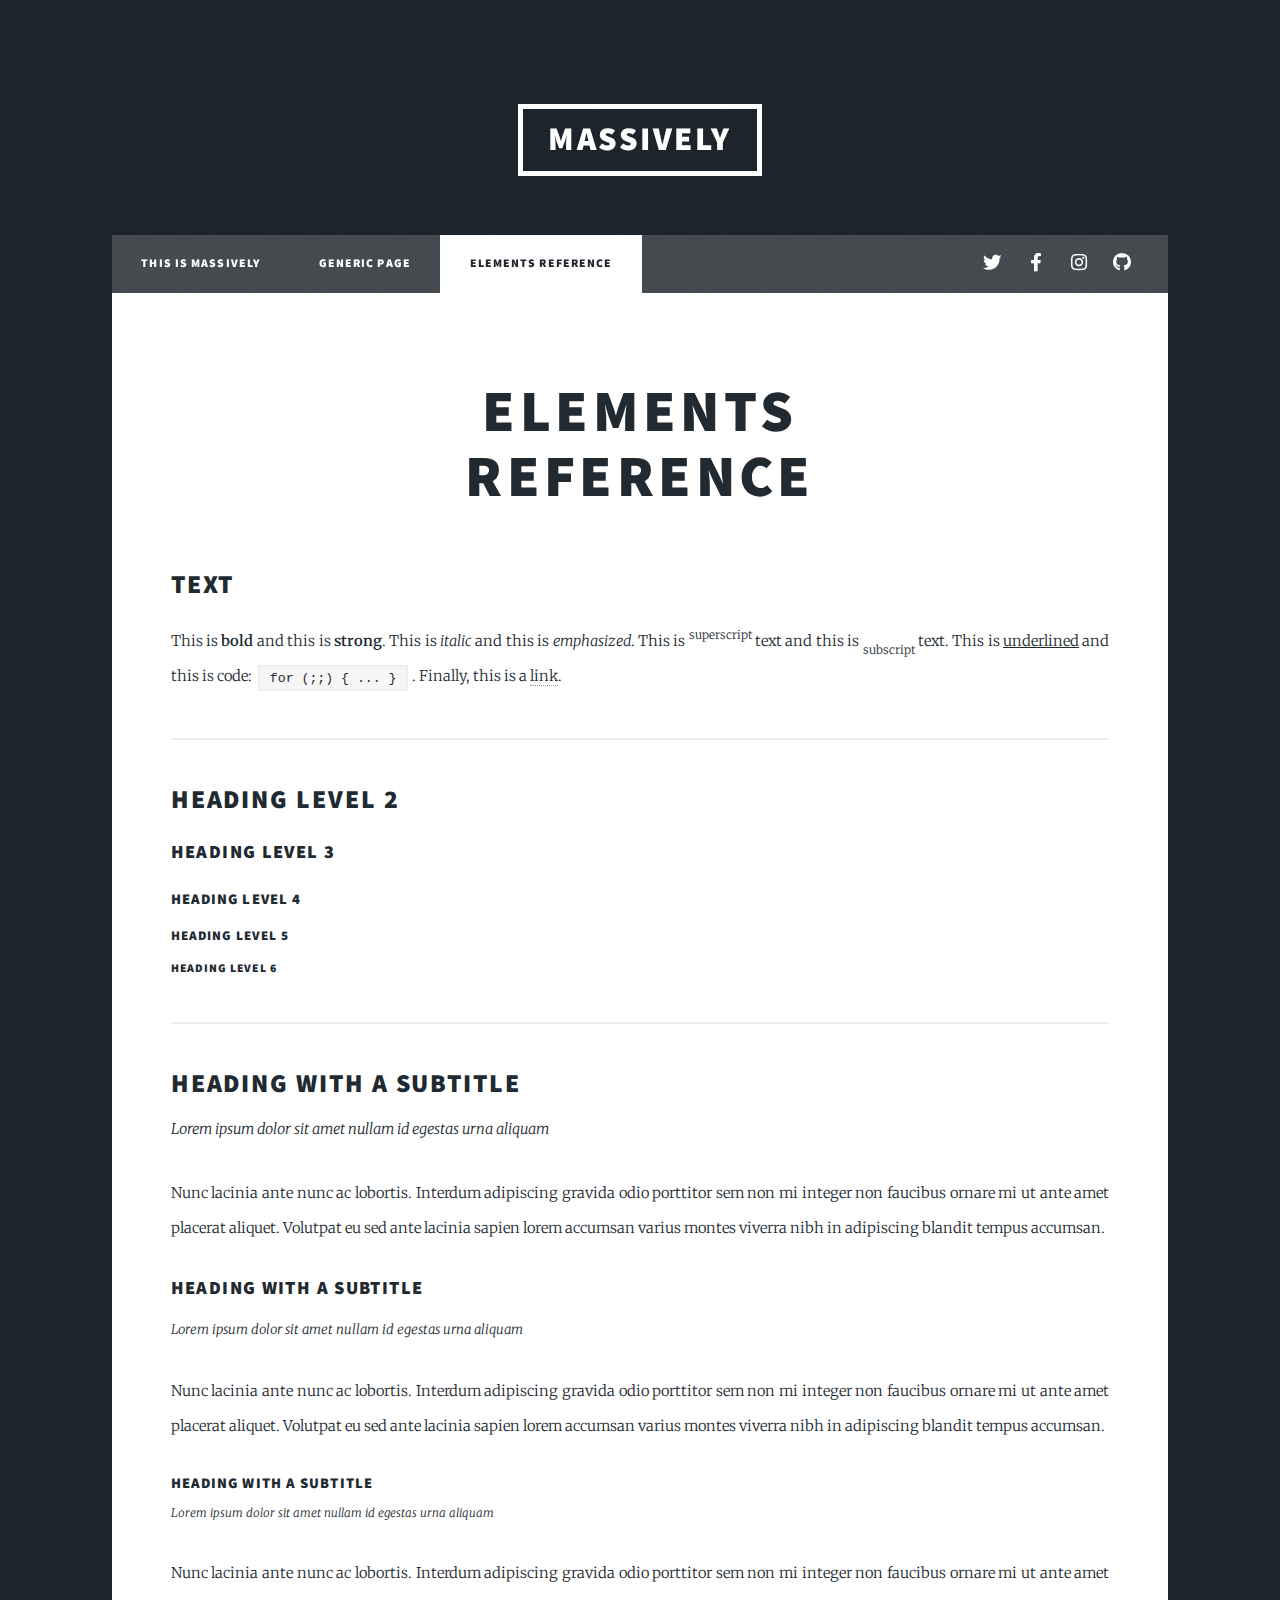
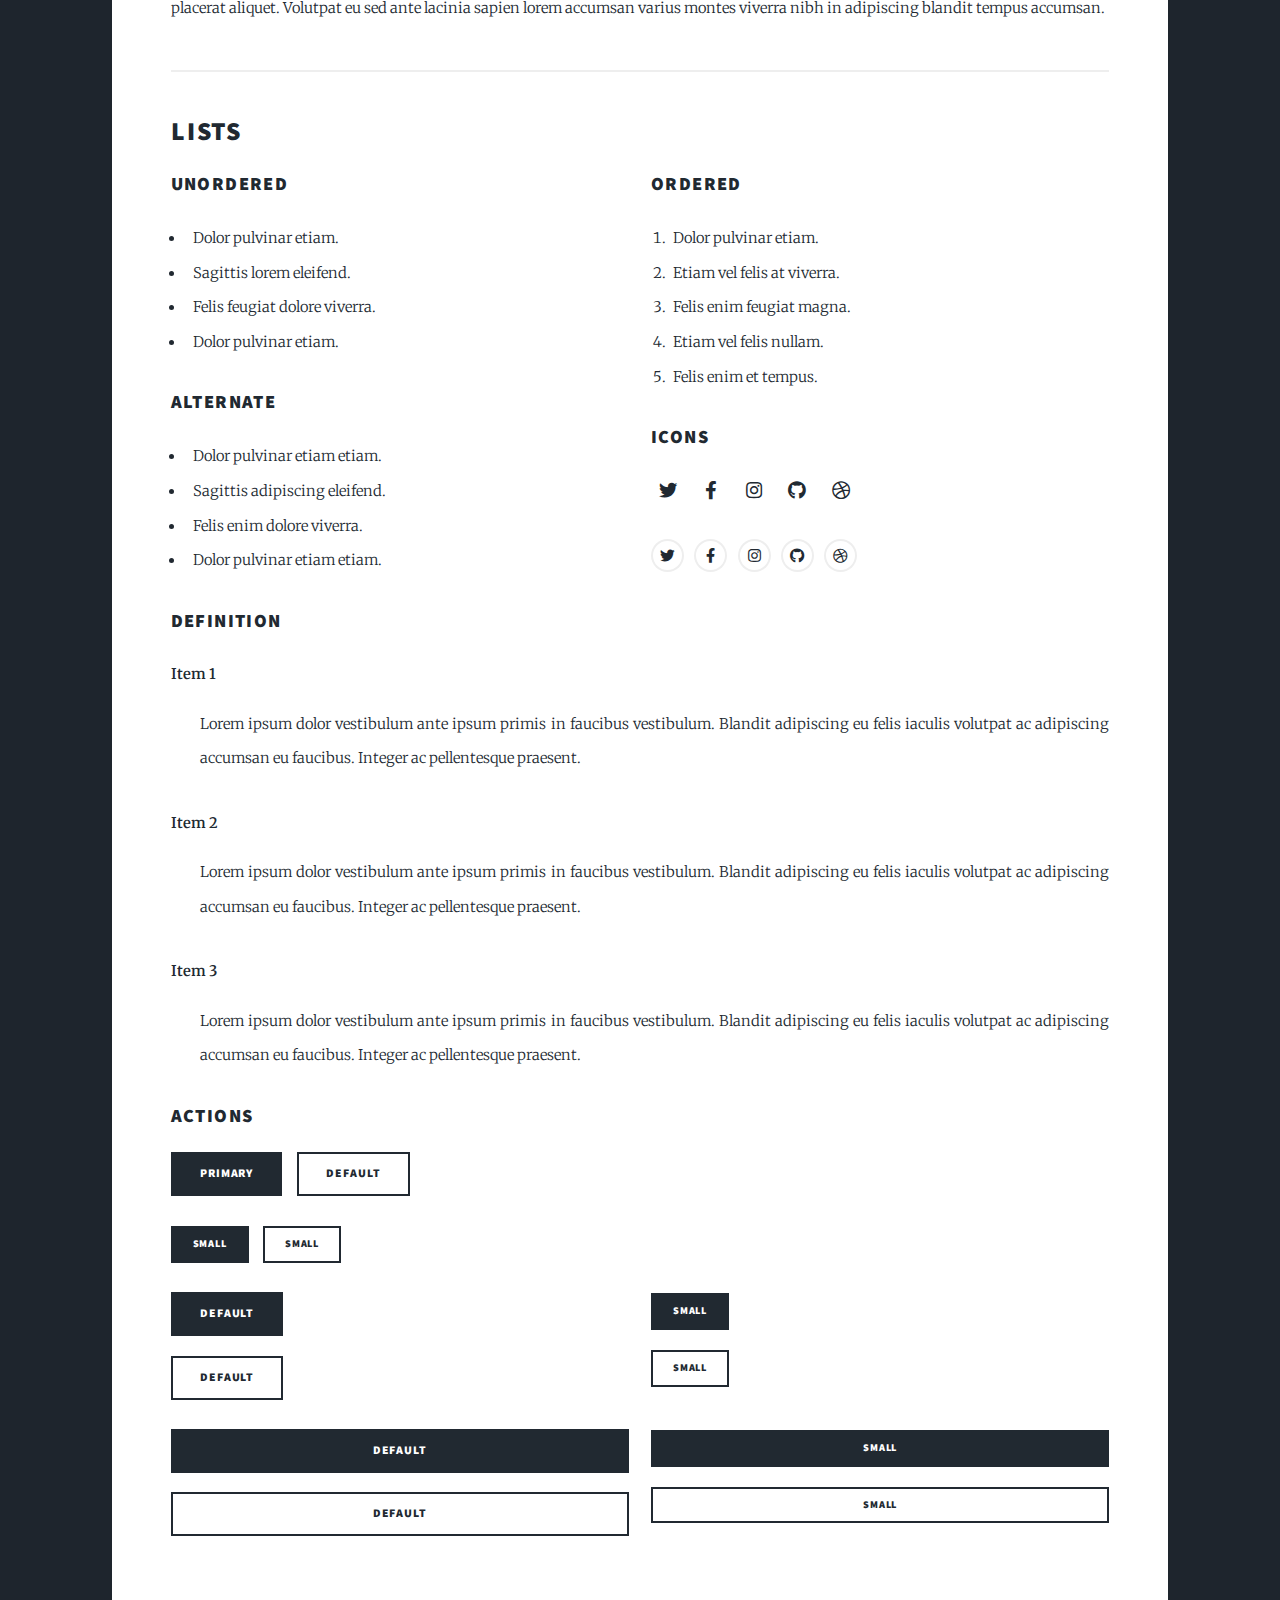
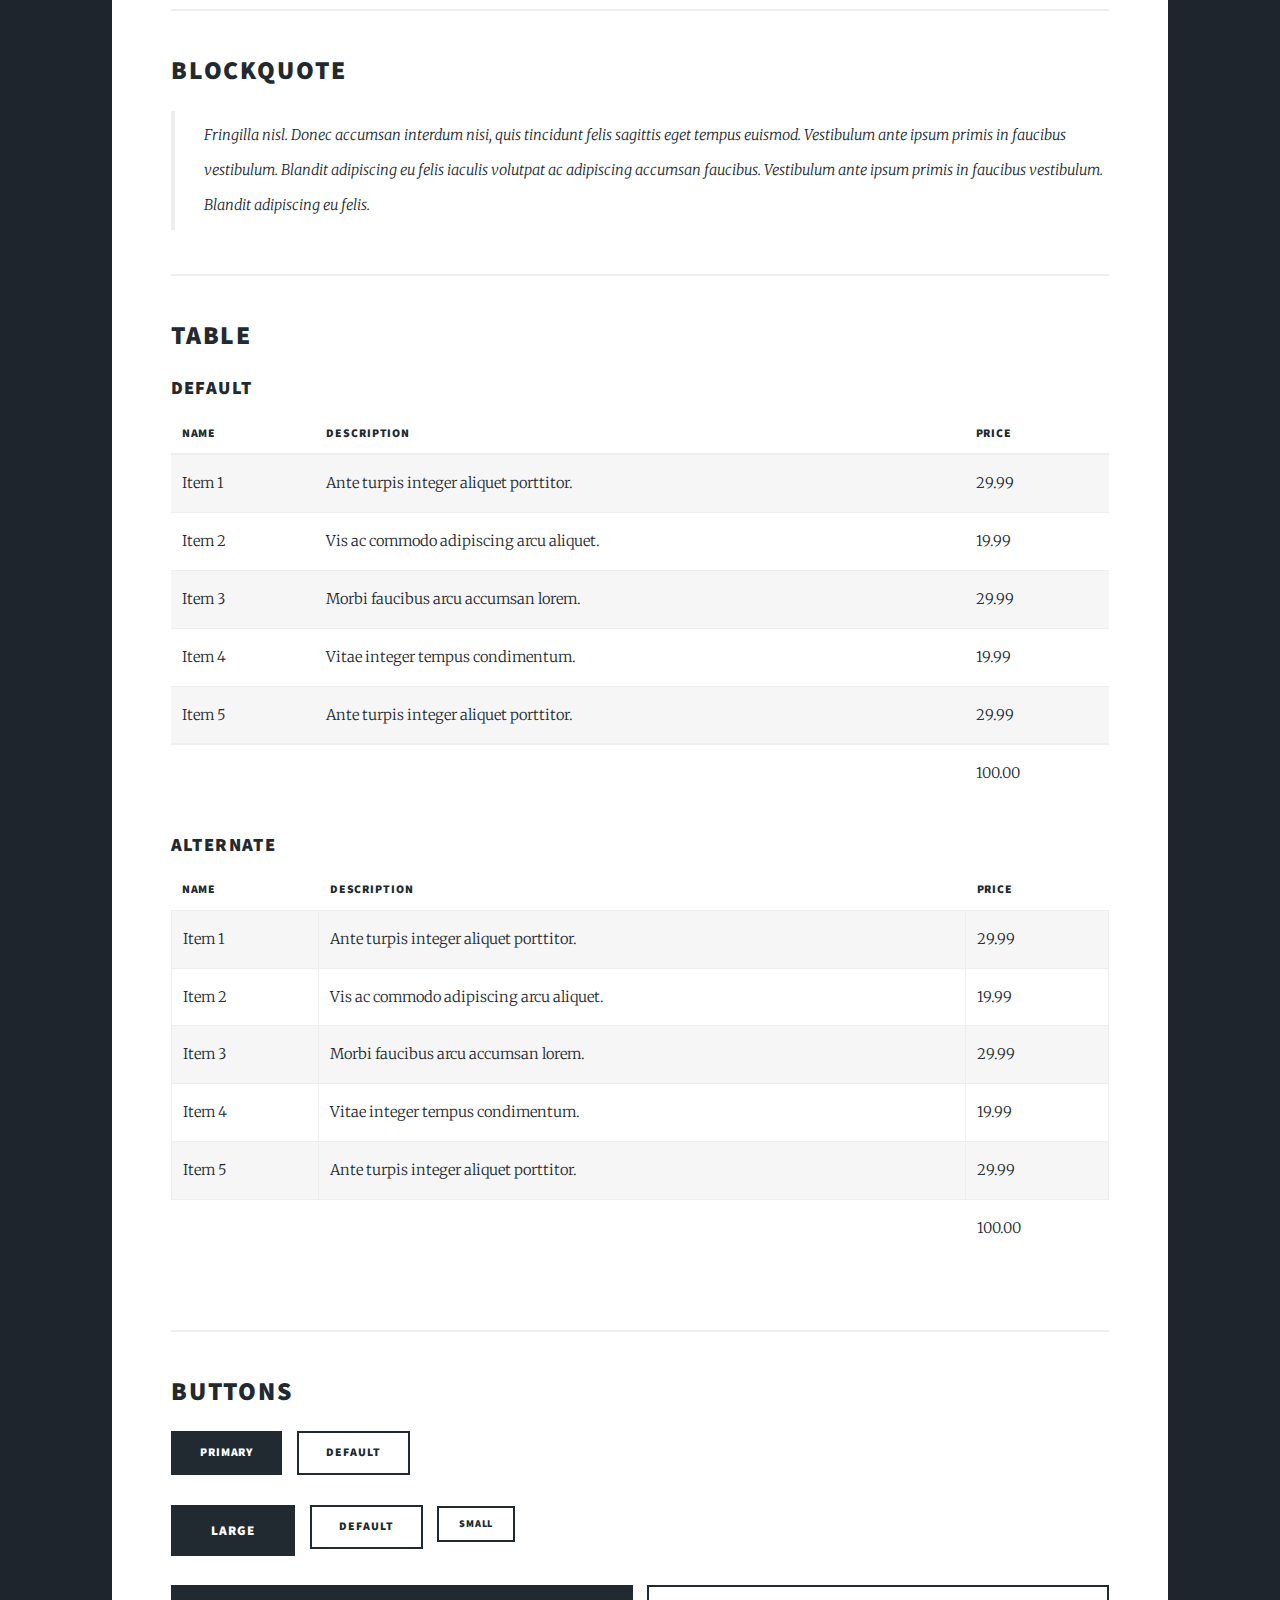
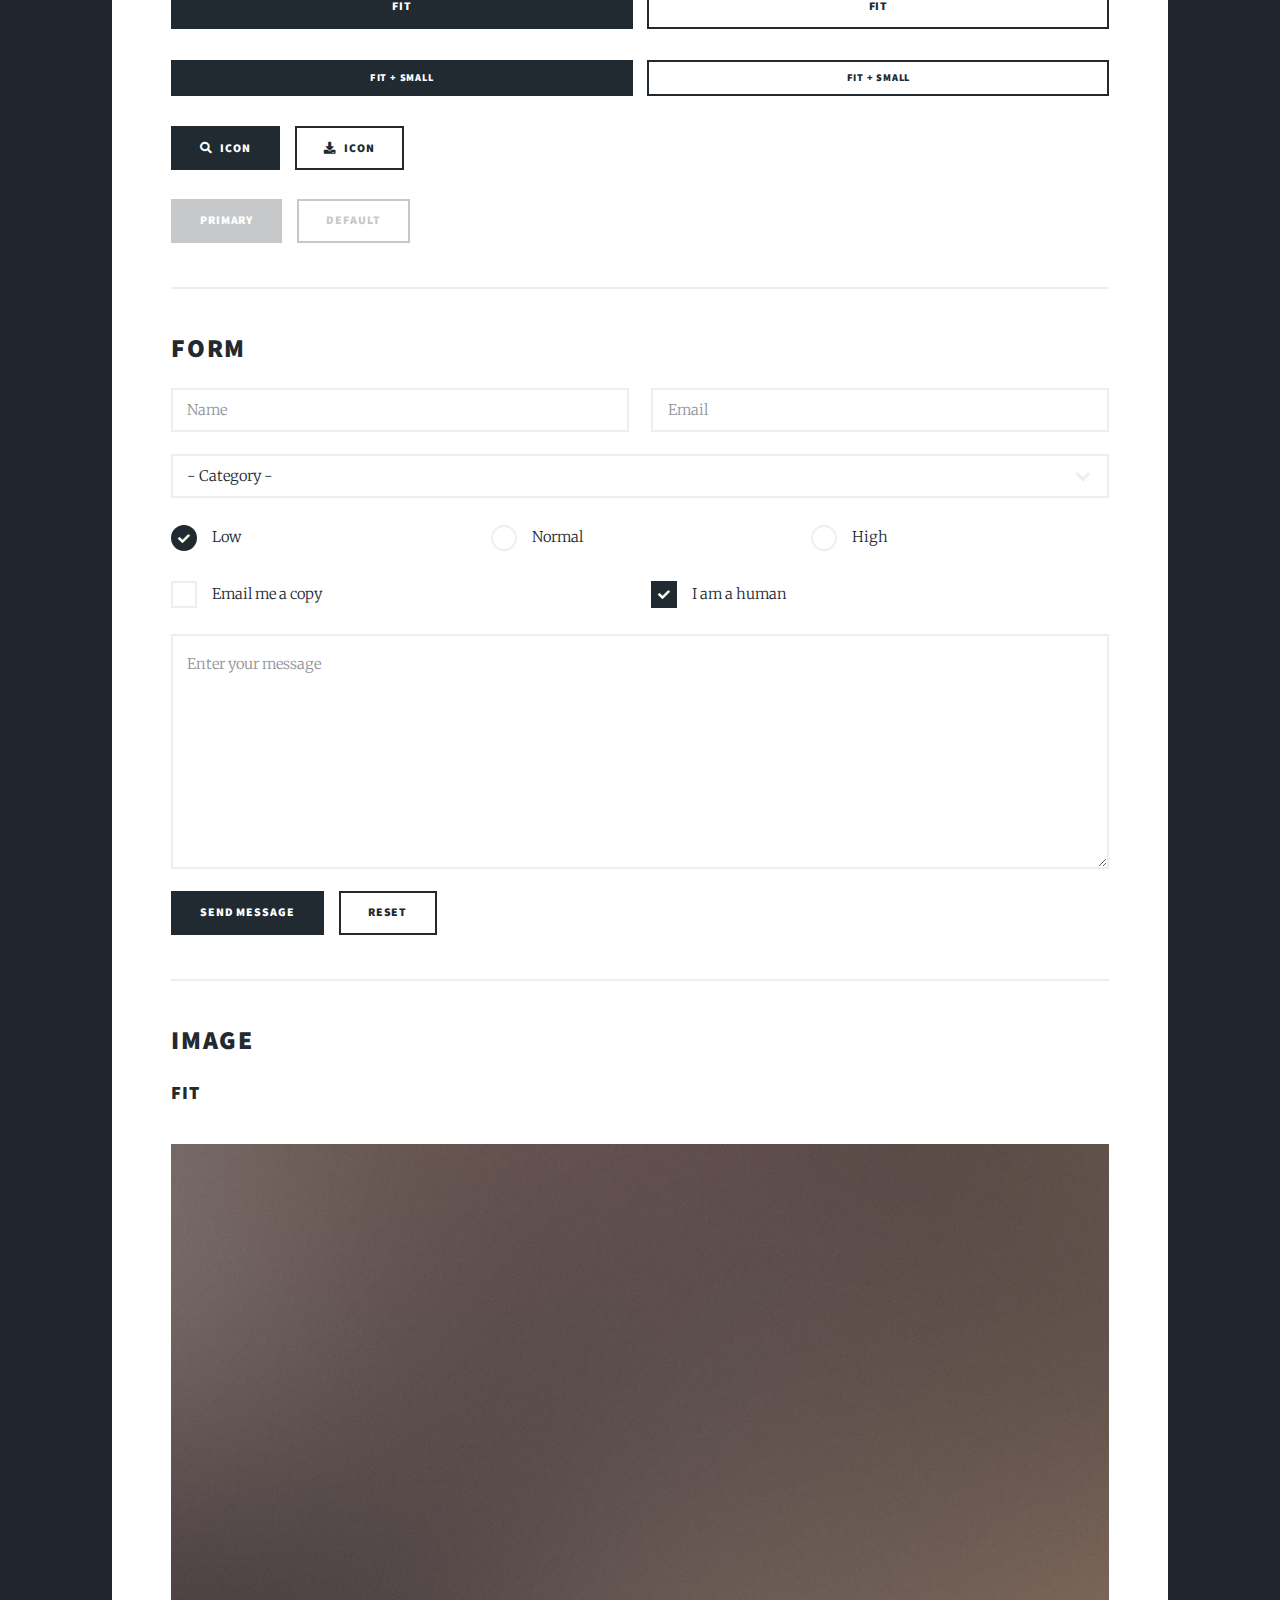
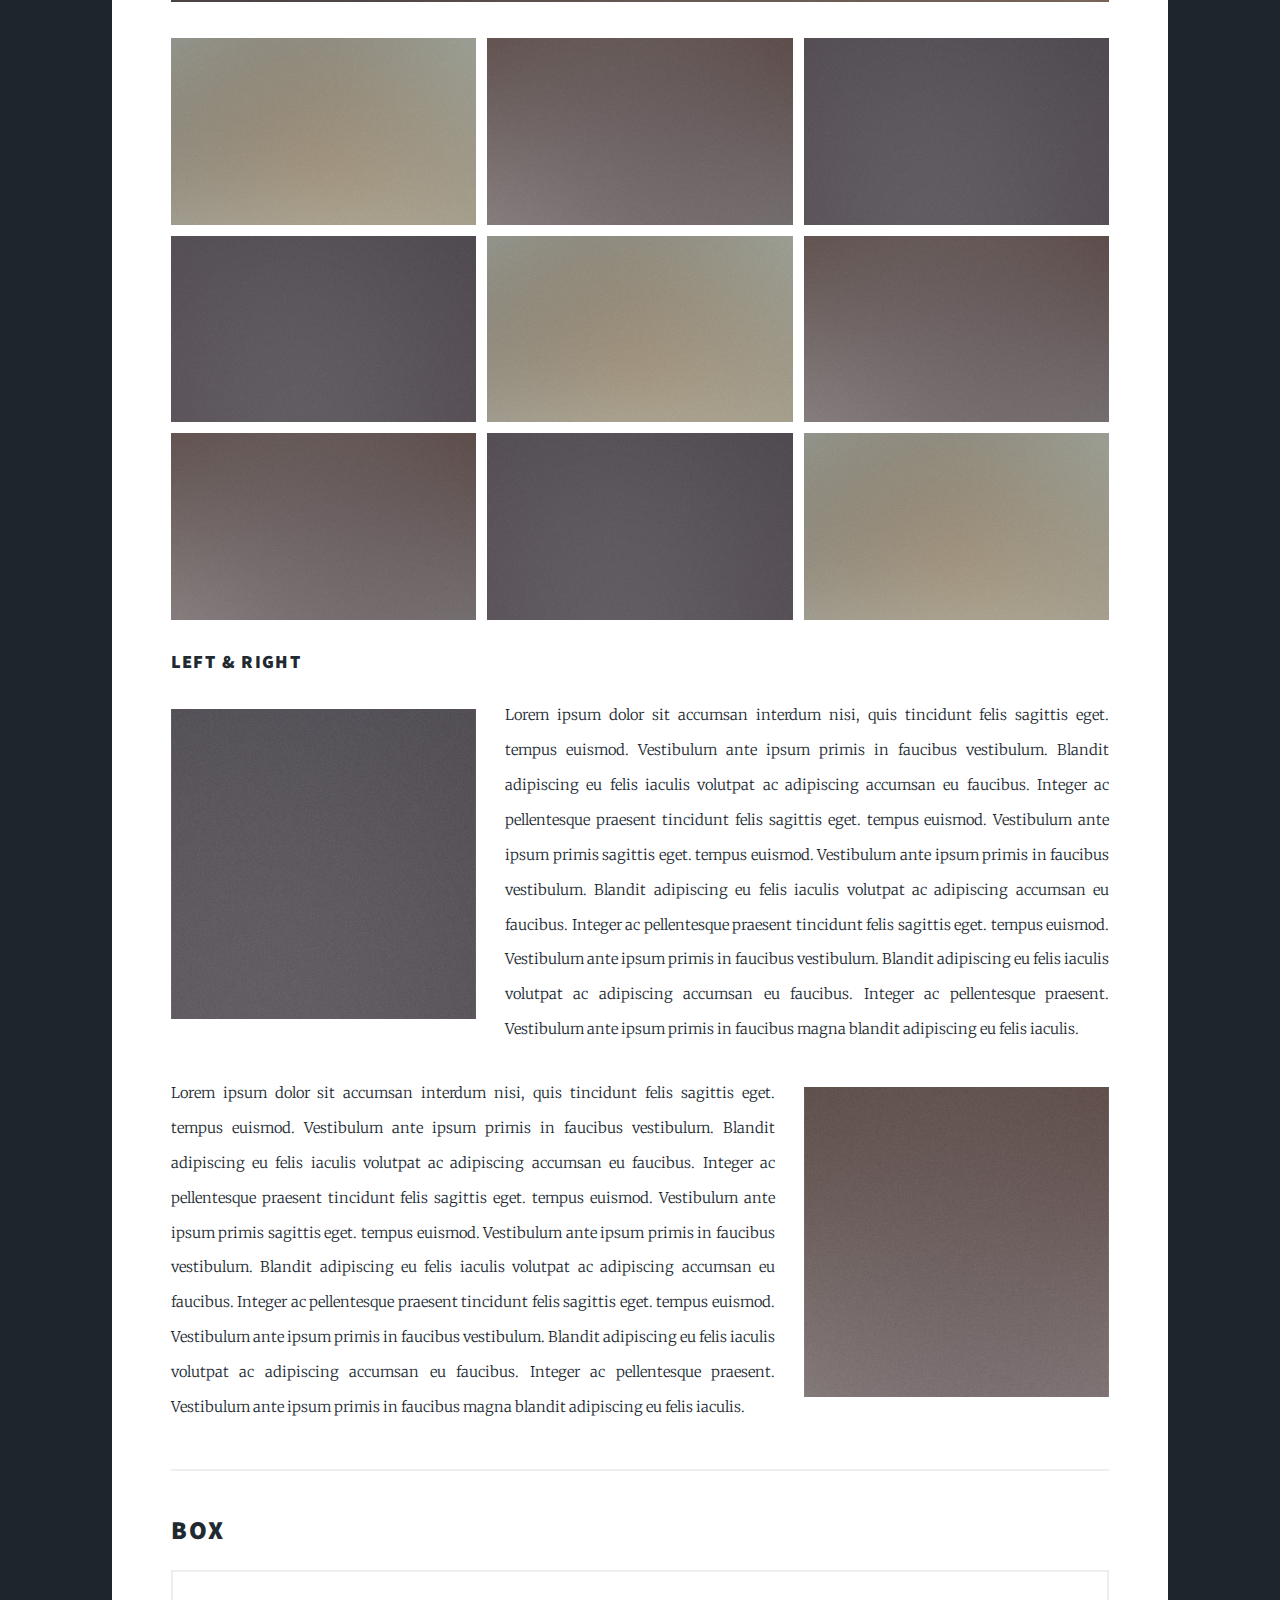
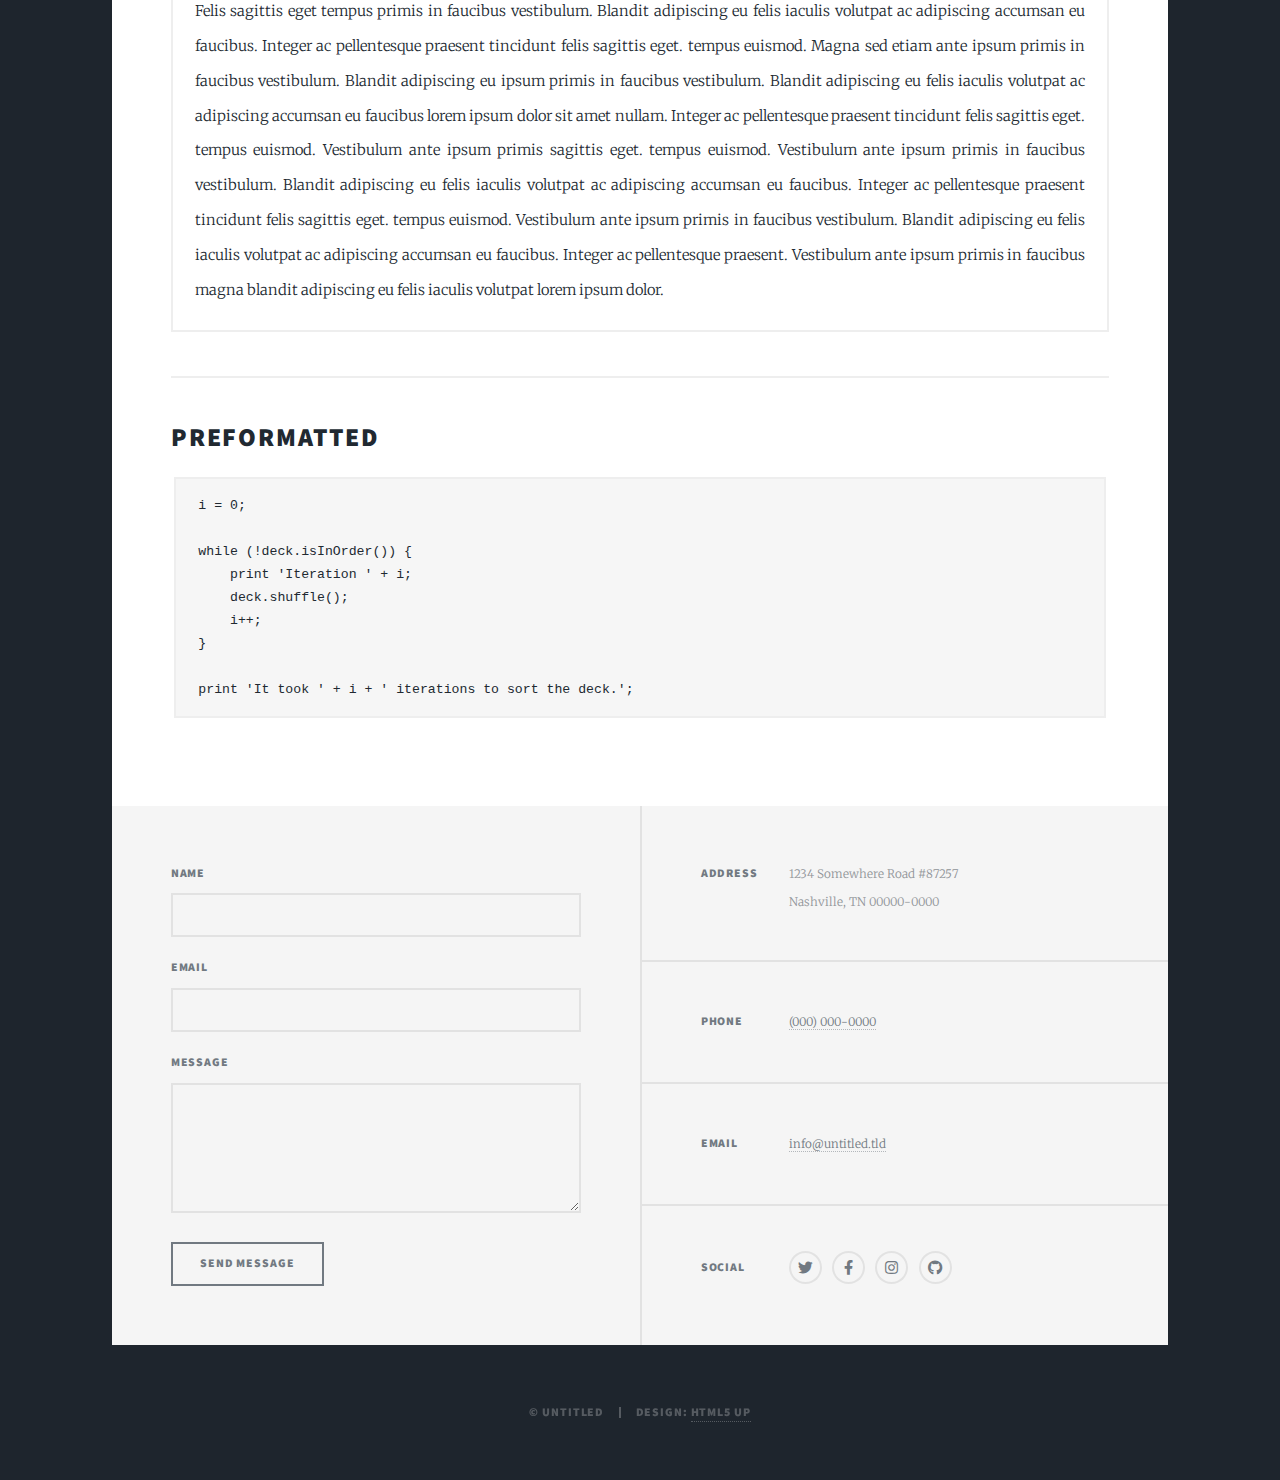
==== commit 30fa24a8: "Add files via upload" ====
--- a/elements.html
+++ b/elements.html
@@ -1,12 +1,12 @@
 <!DOCTYPE HTML>
 <!--
-	Solid State by HTML5 UP
+	Massively by HTML5 UP
 	html5up.net | @ajlkn
 	Free for personal and commercial use under the CCA 3.0 license (html5up.net/license)
 -->
 <html>
 	<head>
-		<title>Elements - Solid State by HTML5 UP</title>
+		<title>Elements Reference - Massively by HTML5 UP</title>
 		<meta charset="utf-8" />
 		<meta name="viewport" content="width=device-width, initial-scale=1, user-scalable=no" />
 		<link rel="stylesheet" href="assets/css/main.css" />
@@ -14,358 +14,424 @@
 	</head>
 	<body class="is-preload">
 
-		<!-- Page Wrapper -->
-			<div id="page-wrapper">
+		<!-- Wrapper -->
+			<div id="wrapper">
 
 				<!-- Header -->
 					<header id="header">
-						<h1><a href="index.html">Solid State</a></h1>
-						<nav>
-							<a href="#menu">Menu</a>
-						</nav>
+						<a href="index.html" class="logo">Massively</a>
 					</header>
 
-				<!-- Menu -->
-					<nav id="menu">
-						<div class="inner">
-							<h2>Menu</h2>
-							<ul class="links">
-								<li><a href="index.html">Home</a></li>
-								<li><a href="generic.html">Generic</a></li>
-								<li><a href="elements.html">Elements</a></li>
-								<li><a href="#">Log In</a></li>
-								<li><a href="#">Sign Up</a></li>
-							</ul>
-							<a href="#" class="close">Close</a>
-						</div>
+				<!-- Nav -->
+					<nav id="nav">
+						<ul class="links">
+							<li><a href="index.html">This is Massively</a></li>
+							<li><a href="generic.html">Generic Page</a></li>
+							<li class="active"><a href="elements.html">Elements Reference</a></li>
+						</ul>
+						<ul class="icons">
+							<li><a href="#" class="icon brands fa-twitter"><span class="label">Twitter</span></a></li>
+							<li><a href="#" class="icon brands fa-facebook-f"><span class="label">Facebook</span></a></li>
+							<li><a href="#" class="icon brands fa-instagram"><span class="label">Instagram</span></a></li>
+							<li><a href="#" class="icon brands fa-github"><span class="label">GitHub</span></a></li>
+						</ul>
 					</nav>
 
-				<!-- Wrapper -->
-					<section id="wrapper">
-						<header>
-							<div class="inner">
-								<h2>Elements</h2>
-								<p>Phasellus non pulvinar erat. Fusce tincidunt nisl eget ipsum.</p>
-							</div>
-						</header>
-
-						<!-- Content -->
-							<div class="wrapper">
-								<div class="inner">
-
-									<section>
-										<h3 class="major">Text</h3>
-										<p>This is <b>bold</b> and this is <strong>strong</strong>. This is <i>italic</i> and this is <em>emphasized</em>.
-										This is <sup>superscript</sup> text and this is <sub>subscript</sub> text.
-										This is <u>underlined</u> and this is code: <code>for (;;) { ... }</code>. Finally, <a href="#">this is a link</a>.</p>
-										<h4>Blockquote</h4>
-										<blockquote>Fringilla nisl. Donec accumsan interdum nisi, quis tincidunt felis sagittis eget tempus euismod. Vestibulum ante ipsum primis in faucibus vestibulum. Blandit adipiscing eu felis iaculis volutpat ac adipiscing accumsan faucibus. Vestibulum ante ipsum primis in faucibus lorem ipsum dolor sit amet nullam adipiscing eu felis.</blockquote>
-										<h4>Preformatted</h4>
-										<pre><code>i = 0;
+				<!-- Main -->
+					<div id="main">
+
+						<!-- Post -->
+							<section class="post">
+								<header class="major">
+									<h1>Elements<br />
+									Reference</h1>
+								</header>
+
+								<!-- Text stuff -->
+									<h2>Text</h2>
+									<p>This is <b>bold</b> and this is <strong>strong</strong>. This is <i>italic</i> and this is <em>emphasized</em>.
+									This is <sup>superscript</sup> text and this is <sub>subscript</sub> text.
+									This is <u>underlined</u> and this is code: <code>for (;;) { ... }</code>.
+									Finally, this is a <a href="#">link</a>.</p>
+									<hr />
+									<h2>Heading Level 2</h2>
+									<h3>Heading Level 3</h3>
+									<h4>Heading Level 4</h4>
+									<h5>Heading Level 5</h5>
+									<h6>Heading Level 6</h6>
+									<hr />
+									<header>
+										<h2>Heading with a Subtitle</h2>
+										<p>Lorem ipsum dolor sit amet nullam id egestas urna aliquam</p>
+									</header>
+									<p>Nunc lacinia ante nunc ac lobortis. Interdum adipiscing gravida odio porttitor sem non mi integer non faucibus ornare mi ut ante amet placerat aliquet. Volutpat eu sed ante lacinia sapien lorem accumsan varius montes viverra nibh in adipiscing blandit tempus accumsan.</p>
+									<header>
+										<h3>Heading with a Subtitle</h3>
+										<p>Lorem ipsum dolor sit amet nullam id egestas urna aliquam</p>
+									</header>
+									<p>Nunc lacinia ante nunc ac lobortis. Interdum adipiscing gravida odio porttitor sem non mi integer non faucibus ornare mi ut ante amet placerat aliquet. Volutpat eu sed ante lacinia sapien lorem accumsan varius montes viverra nibh in adipiscing blandit tempus accumsan.</p>
+									<header>
+										<h4>Heading with a Subtitle</h4>
+										<p>Lorem ipsum dolor sit amet nullam id egestas urna aliquam</p>
+									</header>
+									<p>Nunc lacinia ante nunc ac lobortis. Interdum adipiscing gravida odio porttitor sem non mi integer non faucibus ornare mi ut ante amet placerat aliquet. Volutpat eu sed ante lacinia sapien lorem accumsan varius montes viverra nibh in adipiscing blandit tempus accumsan.</p>
+
+									<hr />
+
+								<!-- Lists -->
+									<h2>Lists</h2>
+									<div class="row">
+										<div class="col-6 col-12-small">
+
+											<h3>Unordered</h3>
+											<ul>
+												<li>Dolor pulvinar etiam.</li>
+												<li>Sagittis lorem eleifend.</li>
+												<li>Felis feugiat dolore viverra.</li>
+												<li>Dolor pulvinar etiam.</li>
+											</ul>
+
+											<h3>Alternate</h3>
+											<ul class="alt">
+												<li>Dolor pulvinar etiam etiam.</li>
+												<li>Sagittis adipiscing eleifend.</li>
+												<li>Felis enim dolore viverra.</li>
+												<li>Dolor pulvinar etiam etiam.</li>
+											</ul>
+
+										</div>
+										<div class="col-6 col-12-small">
+
+											<h3>Ordered</h3>
+											<ol>
+												<li>Dolor pulvinar etiam.</li>
+												<li>Etiam vel felis at viverra.</li>
+												<li>Felis enim feugiat magna.</li>
+												<li>Etiam vel felis nullam.</li>
+												<li>Felis enim et tempus.</li>
+											</ol>
+
+											<h3>Icons</h3>
+											<ul class="icons">
+												<li><a href="#" class="icon brands fa-twitter"><span class="label">Twitter</span></a></li>
+												<li><a href="#" class="icon brands fa-facebook-f"><span class="label">Facebook</span></a></li>
+												<li><a href="#" class="icon brands fa-instagram"><span class="label">Instagram</span></a></li>
+												<li><a href="#" class="icon brands fa-github"><span class="label">Github</span></a></li>
+												<li><a href="#" class="icon brands fa-dribbble"><span class="label">Dribbble</span></a></li>
+											</ul>
+											<ul class="icons alt">
+												<li><a href="#" class="icon brands alt fa-twitter"><span class="label">Twitter</span></a></li>
+												<li><a href="#" class="icon brands alt fa-facebook-f"><span class="label">Facebook</span></a></li>
+												<li><a href="#" class="icon brands alt fa-instagram"><span class="label">Instagram</span></a></li>
+												<li><a href="#" class="icon brands alt fa-github"><span class="label">Github</span></a></li>
+												<li><a href="#" class="icon brands alt fa-dribbble"><span class="label">Dribbble</span></a></li>
+											</ul>
+
+										</div>
+									</div>
+									<h3>Definition</h3>
+									<dl>
+										<dt>Item 1</dt>
+										<dd>
+											<p>Lorem ipsum dolor vestibulum ante ipsum primis in faucibus vestibulum. Blandit adipiscing eu felis iaculis volutpat ac adipiscing accumsan eu faucibus. Integer ac pellentesque praesent.</p>
+										</dd>
+										<dt>Item 2</dt>
+										<dd>
+											<p>Lorem ipsum dolor vestibulum ante ipsum primis in faucibus vestibulum. Blandit adipiscing eu felis iaculis volutpat ac adipiscing accumsan eu faucibus. Integer ac pellentesque praesent.</p>
+										</dd>
+										<dt>Item 3</dt>
+										<dd>
+											<p>Lorem ipsum dolor vestibulum ante ipsum primis in faucibus vestibulum. Blandit adipiscing eu felis iaculis volutpat ac adipiscing accumsan eu faucibus. Integer ac pellentesque praesent.</p>
+										</dd>
+									</dl>
+
+									<h3>Actions</h3>
+									<ul class="actions">
+										<li><a href="#" class="button primary">Primary</a></li>
+										<li><a href="#" class="button">Default</a></li>
+									</ul>
+									<ul class="actions small">
+										<li><a href="#" class="button primary small">Small</a></li>
+										<li><a href="#" class="button small">Small</a></li>
+									</ul>
+									<div class="row">
+										<div class="col-6 col-12-small">
+											<ul class="actions stacked">
+												<li><a href="#" class="button primary">Default</a></li>
+												<li><a href="#" class="button">Default</a></li>
+											</ul>
+										</div>
+										<div class="col-6 col-12-small">
+											<ul class="actions stacked">
+												<li><a href="#" class="button primary small">Small</a></li>
+												<li><a href="#" class="button small">Small</a></li>
+											</ul>
+										</div>
+									</div>
+									<div class="row">
+										<div class="col-6 col-12-small">
+											<ul class="actions stacked">
+												<li><a href="#" class="button primary fit">Default</a></li>
+												<li><a href="#" class="button fit">Default</a></li>
+											</ul>
+										</div>
+										<div class="col-6 col-12-small">
+											<ul class="actions stacked">
+												<li><a href="#" class="button primary small fit">Small</a></li>
+												<li><a href="#" class="button small fit">Small</a></li>
+											</ul>
+										</div>
+									</div>
+
+									<hr />
+
+								<!-- Blockquote -->
+									<h2>Blockquote</h2>
+									<blockquote>Fringilla nisl. Donec accumsan interdum nisi, quis tincidunt felis sagittis eget tempus euismod. Vestibulum ante ipsum primis in faucibus vestibulum. Blandit adipiscing eu felis iaculis volutpat ac adipiscing accumsan faucibus. Vestibulum ante ipsum primis in faucibus vestibulum. Blandit adipiscing eu felis.</blockquote>
+
+									<hr />
+
+								<!-- Table -->
+									<h2>Table</h2>
+
+									<h3>Default</h3>
+									<div class="table-wrapper">
+										<table>
+											<thead>
+												<tr>
+													<th>Name</th>
+													<th>Description</th>
+													<th>Price</th>
+												</tr>
+											</thead>
+											<tbody>
+												<tr>
+													<td>Item 1</td>
+													<td>Ante turpis integer aliquet porttitor.</td>
+													<td>29.99</td>
+												</tr>
+												<tr>
+													<td>Item 2</td>
+													<td>Vis ac commodo adipiscing arcu aliquet.</td>
+													<td>19.99</td>
+												</tr>
+												<tr>
+													<td>Item 3</td>
+													<td> Morbi faucibus arcu accumsan lorem.</td>
+													<td>29.99</td>
+												</tr>
+												<tr>
+													<td>Item 4</td>
+													<td>Vitae integer tempus condimentum.</td>
+													<td>19.99</td>
+												</tr>
+												<tr>
+													<td>Item 5</td>
+													<td>Ante turpis integer aliquet porttitor.</td>
+													<td>29.99</td>
+												</tr>
+											</tbody>
+											<tfoot>
+												<tr>
+													<td colspan="2"></td>
+													<td>100.00</td>
+												</tr>
+											</tfoot>
+										</table>
+									</div>
+
+									<h3>Alternate</h3>
+									<div class="table-wrapper">
+										<table class="alt">
+											<thead>
+												<tr>
+													<th>Name</th>
+													<th>Description</th>
+													<th>Price</th>
+												</tr>
+											</thead>
+											<tbody>
+												<tr>
+													<td>Item 1</td>
+													<td>Ante turpis integer aliquet porttitor.</td>
+													<td>29.99</td>
+												</tr>
+												<tr>
+													<td>Item 2</td>
+													<td>Vis ac commodo adipiscing arcu aliquet.</td>
+													<td>19.99</td>
+												</tr>
+												<tr>
+													<td>Item 3</td>
+													<td> Morbi faucibus arcu accumsan lorem.</td>
+													<td>29.99</td>
+												</tr>
+												<tr>
+													<td>Item 4</td>
+													<td>Vitae integer tempus condimentum.</td>
+													<td>19.99</td>
+												</tr>
+												<tr>
+													<td>Item 5</td>
+													<td>Ante turpis integer aliquet porttitor.</td>
+													<td>29.99</td>
+												</tr>
+											</tbody>
+											<tfoot>
+												<tr>
+													<td colspan="2"></td>
+													<td>100.00</td>
+												</tr>
+											</tfoot>
+										</table>
+									</div>
+
+									<hr />
+
+								<!-- Buttons -->
+									<h2>Buttons</h2>
+									<ul class="actions">
+										<li><a href="#" class="button primary">Primary</a></li>
+										<li><a href="#" class="button">Default</a></li>
+									</ul>
+									<ul class="actions">
+										<li><a href="#" class="button primary large">Large</a></li>
+										<li><a href="#" class="button">Default</a></li>
+										<li><a href="#" class="button small">Small</a></li>
+									</ul>
+									<ul class="actions fit">
+										<li><a href="#" class="button primary fit">Fit</a></li>
+										<li><a href="#" class="button fit">Fit</a></li>
+									</ul>
+									<ul class="actions fit small">
+										<li><a href="#" class="button primary fit small">Fit + Small</a></li>
+										<li><a href="#" class="button fit small">Fit + Small</a></li>
+									</ul>
+									<ul class="actions">
+										<li><a href="#" class="button primary icon solid fa-search">Icon</a></li>
+										<li><a href="#" class="button icon solid fa-download">Icon</a></li>
+									</ul>
+									<ul class="actions">
+										<li><span class="button primary disabled">Primary</span></li>
+										<li><span class="button disabled">Default</span></li>
+									</ul>
+
+									<hr />
+
+								<!-- Form -->
+									<h2>Form</h2>
+
+									<form method="post" action="#">
+										<div class="row gtr-uniform">
+											<div class="col-6 col-12-xsmall">
+												<input type="text" name="demo-name" id="demo-name" value="" placeholder="Name" />
+											</div>
+											<div class="col-6 col-12-xsmall">
+												<input type="email" name="demo-email" id="demo-email" value="" placeholder="Email" />
+											</div>
+											<!-- Break -->
+											<div class="col-12">
+												<select name="demo-category" id="demo-category">
+													<option value="">- Category -</option>
+													<option value="1">Manufacturing</option>
+													<option value="1">Shipping</option>
+													<option value="1">Administration</option>
+													<option value="1">Human Resources</option>
+												</select>
+											</div>
+											<!-- Break -->
+											<div class="col-4 col-12-small">
+												<input type="radio" id="demo-priority-low" name="demo-priority" checked>
+												<label for="demo-priority-low">Low</label>
+											</div>
+											<div class="col-4 col-12-small">
+												<input type="radio" id="demo-priority-normal" name="demo-priority">
+												<label for="demo-priority-normal">Normal</label>
+											</div>
+											<div class="col-4 col-12-small">
+												<input type="radio" id="demo-priority-high" name="demo-priority">
+												<label for="demo-priority-high">High</label>
+											</div>
+											<!-- Break -->
+											<div class="col-6 col-12-small">
+												<input type="checkbox" id="demo-copy" name="demo-copy">
+												<label for="demo-copy">Email me a copy</label>
+											</div>
+											<div class="col-6 col-12-small">
+												<input type="checkbox" id="demo-human" name="demo-human" checked>
+												<label for="demo-human">I am a human</label>
+											</div>
+											<!-- Break -->
+											<div class="col-12">
+												<textarea name="demo-message" id="demo-message" placeholder="Enter your message" rows="6"></textarea>
+											</div>
+											<!-- Break -->
+											<div class="col-12">
+												<ul class="actions">
+													<li><input type="submit" value="Send Message" class="primary" /></li>
+													<li><input type="reset" value="Reset" /></li>
+												</ul>
+											</div>
+										</div>
+									</form>
+
+									<hr />
+
+								<!-- Image -->
+									<h2>Image</h2>
+
+									<h3>Fit</h3>
+									<span class="image fit"><img src="images/pic01.jpg" alt="" /></span>
+									<div class="box alt">
+										<div class="row gtr-50 gtr-uniform">
+											<div class="col-4"><span class="image fit"><img src="images/pic02.jpg" alt="" /></span></div>
+											<div class="col-4"><span class="image fit"><img src="images/pic03.jpg" alt="" /></span></div>
+											<div class="col-4"><span class="image fit"><img src="images/pic04.jpg" alt="" /></span></div>
+											<!-- Break -->
+											<div class="col-4"><span class="image fit"><img src="images/pic04.jpg" alt="" /></span></div>
+											<div class="col-4"><span class="image fit"><img src="images/pic02.jpg" alt="" /></span></div>
+											<div class="col-4"><span class="image fit"><img src="images/pic03.jpg" alt="" /></span></div>
+											<!-- Break -->
+											<div class="col-4"><span class="image fit"><img src="images/pic03.jpg" alt="" /></span></div>
+											<div class="col-4"><span class="image fit"><img src="images/pic04.jpg" alt="" /></span></div>
+											<div class="col-4"><span class="image fit"><img src="images/pic02.jpg" alt="" /></span></div>
+										</div>
+									</div>
+
+									<h3>Left &amp; Right</h3>
+									<p><span class="image left"><img src="images/pic08.jpg" alt="" /></span>Lorem ipsum dolor sit accumsan interdum nisi, quis tincidunt felis sagittis eget. tempus euismod. Vestibulum ante ipsum primis in faucibus vestibulum. Blandit adipiscing eu felis iaculis volutpat ac adipiscing accumsan eu faucibus. Integer ac pellentesque praesent tincidunt felis sagittis eget. tempus euismod. Vestibulum ante ipsum primis sagittis eget. tempus euismod. Vestibulum ante ipsum primis in faucibus vestibulum. Blandit adipiscing eu felis iaculis volutpat ac adipiscing accumsan eu faucibus. Integer ac pellentesque praesent tincidunt felis sagittis eget. tempus euismod. Vestibulum ante ipsum primis in faucibus vestibulum. Blandit adipiscing eu felis iaculis volutpat ac adipiscing accumsan eu faucibus. Integer ac pellentesque praesent. Vestibulum ante ipsum primis in faucibus magna blandit adipiscing eu felis iaculis.</p>
+									<p><span class="image right"><img src="images/pic09.jpg" alt="" /></span>Lorem ipsum dolor sit accumsan interdum nisi, quis tincidunt felis sagittis eget. tempus euismod. Vestibulum ante ipsum primis in faucibus vestibulum. Blandit adipiscing eu felis iaculis volutpat ac adipiscing accumsan eu faucibus. Integer ac pellentesque praesent tincidunt felis sagittis eget. tempus euismod. Vestibulum ante ipsum primis sagittis eget. tempus euismod. Vestibulum ante ipsum primis in faucibus vestibulum. Blandit adipiscing eu felis iaculis volutpat ac adipiscing accumsan eu faucibus. Integer ac pellentesque praesent tincidunt felis sagittis eget. tempus euismod. Vestibulum ante ipsum primis in faucibus vestibulum. Blandit adipiscing eu felis iaculis volutpat ac adipiscing accumsan eu faucibus. Integer ac pellentesque praesent. Vestibulum ante ipsum primis in faucibus magna blandit adipiscing eu felis iaculis.</p>
+
+									<hr />
+
+								<!-- Box -->
+									<h2>Box</h2>
+									<div class="box">
+										<p>Felis sagittis eget tempus primis in faucibus vestibulum. Blandit adipiscing eu felis iaculis volutpat ac adipiscing accumsan eu faucibus. Integer ac pellentesque praesent tincidunt felis sagittis eget. tempus euismod. Magna sed etiam ante ipsum primis in faucibus vestibulum. Blandit adipiscing eu ipsum primis in faucibus vestibulum. Blandit adipiscing eu felis iaculis volutpat ac adipiscing accumsan eu faucibus lorem ipsum dolor sit amet nullam. Integer ac pellentesque praesent tincidunt felis sagittis eget. tempus euismod. Vestibulum ante ipsum primis sagittis eget. tempus euismod. Vestibulum ante ipsum primis in faucibus vestibulum. Blandit adipiscing eu felis iaculis volutpat ac adipiscing accumsan eu faucibus. Integer ac pellentesque praesent tincidunt felis sagittis eget. tempus euismod. Vestibulum ante ipsum primis in faucibus vestibulum. Blandit adipiscing eu felis iaculis volutpat ac adipiscing accumsan eu faucibus. Integer ac pellentesque praesent. Vestibulum ante ipsum primis in faucibus magna blandit adipiscing eu felis iaculis volutpat lorem ipsum dolor.</p>
+									</div>
+
+									<hr />
+
+								<!-- Preformatted Code -->
+									<h2>Preformatted</h2>
+									<pre><code>i = 0;
 
 while (!deck.isInOrder()) {
-  print 'Iteration ' + i;
-  deck.shuffle();
-  i++;
+    print 'Iteration ' + i;
+    deck.shuffle();
+    i++;
 }
 
-print 'It took ' + i + ' iterations to sort the deck.';</code></pre>
-									</section>
-
-									<section>
-										<h3 class="major">Lists</h3>
-										<div class="row">
-											<div class="col-6 col-12-medium">
-												<h4>Unordered</h4>
-												<ul>
-													<li>Dolor pulvinar etiam.</li>
-													<li>Sagittis adipiscing.</li>
-													<li>Felis enim feugiat.</li>
-												</ul>
-												<h4>Alternate</h4>
-												<ul class="alt">
-													<li>Dolor pulvinar etiam.</li>
-													<li>Sagittis adipiscing.</li>
-													<li>Felis enim feugiat.</li>
-												</ul>
-											</div>
-											<div class="col-6 col-12-medium">
-												<h4>Ordered</h4>
-												<ol>
-													<li>Dolor pulvinar etiam.</li>
-													<li>Etiam vel felis viverra.</li>
-													<li>Felis enim feugiat.</li>
-													<li>Dolor pulvinar etiam.</li>
-													<li>Etiam vel felis lorem.</li>
-													<li>Felis enim et feugiat.</li>
-												</ol>
-												<h4>Icons</h4>
-												<ul class="icons">
-													<li><a href="#" class="icon brands fa-twitter"><span class="label">Twitter</span></a></li>
-													<li><a href="#" class="icon brands fa-facebook-f"><span class="label">Facebook</span></a></li>
-													<li><a href="#" class="icon brands fa-instagram"><span class="label">Instagram</span></a></li>
-													<li><a href="#" class="icon brands fa-github"><span class="label">Github</span></a></li>
-												</ul>
-											</div>
-										</div>
-										<h4>Actions</h4>
-										<div class="row">
-											<div class="col-6 col-12-medium">
-												<ul class="actions">
-													<li><a href="#" class="button primary">Default</a></li>
-													<li><a href="#" class="button">Default</a></li>
-												</ul>
-												<ul class="actions small">
-													<li><a href="#" class="button primary small">Small</a></li>
-													<li><a href="#" class="button small">Small</a></li>
-												</ul>
-												<ul class="actions stacked">
-													<li><a href="#" class="button primary">Default</a></li>
-													<li><a href="#" class="button">Default</a></li>
-												</ul>
-												<ul class="actions stacked small">
-													<li><a href="#" class="button primary small">Small</a></li>
-													<li><a href="#" class="button small">Small</a></li>
-												</ul>
-											</div>
-											<div class="col-6 col-12-medium">
-												<ul class="actions stacked">
-													<li><a href="#" class="button primary fit">Default</a></li>
-													<li><a href="#" class="button fit">Default</a></li>
-												</ul>
-												<ul class="actions stacked small">
-													<li><a href="#" class="button primary small fit">Small</a></li>
-													<li><a href="#" class="button small fit">Small</a></li>
-												</ul>
-											</div>
-										</div>
-										<h4>Pagination</h4>
-										<ul class="pagination">
-											<li><span class="button small disabled">Prev</span></li>
-											<li><a href="#" class="page active">1</a></li>
-											<li><a href="#" class="page">2</a></li>
-											<li><a href="#" class="page">3</a></li>
-											<li><span>&hellip;</span></li>
-											<li><a href="#" class="page">8</a></li>
-											<li><a href="#" class="page">9</a></li>
-											<li><a href="#" class="page">10</a></li>
-											<li><a href="#" class="button small">Next</a></li>
-										</ul>
-									</section>
-
-									<section>
-										<h3 class="major">Table</h3>
-										<h4>Default</h4>
-										<div class="table-wrapper">
-											<table>
-												<thead>
-													<tr>
-														<th>Name</th>
-														<th>Description</th>
-														<th>Price</th>
-													</tr>
-												</thead>
-												<tbody>
-													<tr>
-														<td>Item One</td>
-														<td>Ante turpis integer aliquet porttitor.</td>
-														<td>29.99</td>
-													</tr>
-													<tr>
-														<td>Item Two</td>
-														<td>Vis ac commodo adipiscing arcu aliquet.</td>
-														<td>19.99</td>
-													</tr>
-													<tr>
-														<td>Item Three</td>
-														<td> Morbi faucibus arcu accumsan lorem.</td>
-														<td>29.99</td>
-													</tr>
-													<tr>
-														<td>Item Four</td>
-														<td>Vitae integer tempus condimentum.</td>
-														<td>19.99</td>
-													</tr>
-													<tr>
-														<td>Item Five</td>
-														<td>Ante turpis integer aliquet porttitor.</td>
-														<td>29.99</td>
-													</tr>
-												</tbody>
-												<tfoot>
-													<tr>
-														<td colspan="2"></td>
-														<td>100.00</td>
-													</tr>
-												</tfoot>
-											</table>
-										</div>
-
-										<h4>Alternate</h4>
-										<div class="table-wrapper">
-											<table class="alt">
-												<thead>
-													<tr>
-														<th>Name</th>
-														<th>Description</th>
-														<th>Price</th>
-													</tr>
-												</thead>
-												<tbody>
-													<tr>
-														<td>Item One</td>
-														<td>Ante turpis integer aliquet porttitor.</td>
-														<td>29.99</td>
-													</tr>
-													<tr>
-														<td>Item Two</td>
-														<td>Vis ac commodo adipiscing arcu aliquet.</td>
-														<td>19.99</td>
-													</tr>
-													<tr>
-														<td>Item Three</td>
-														<td> Morbi faucibus arcu accumsan lorem.</td>
-														<td>29.99</td>
-													</tr>
-													<tr>
-														<td>Item Four</td>
-														<td>Vitae integer tempus condimentum.</td>
-														<td>19.99</td>
-													</tr>
-													<tr>
-														<td>Item Five</td>
-														<td>Ante turpis integer aliquet porttitor.</td>
-														<td>29.99</td>
-													</tr>
-												</tbody>
-												<tfoot>
-													<tr>
-														<td colspan="2"></td>
-														<td>100.00</td>
-													</tr>
-												</tfoot>
-											</table>
-										</div>
-									</section>
-
-									<section>
-										<h3 class="major">Buttons</h3>
-										<ul class="actions">
-											<li><a href="#" class="button primary">Primary</a></li>
-											<li><a href="#" class="button">Default</a></li>
-										</ul>
-										<ul class="actions">
-											<li><a href="#" class="button large">Large</a></li>
-											<li><a href="#" class="button small">Small</a></li>
-										</ul>
-										<ul class="actions fit">
-											<li><a href="#" class="button fit">Fit</a></li>
-											<li><a href="#" class="button primary fit">Fit</a></li>
-											<li><a href="#" class="button fit">Fit</a></li>
-										</ul>
-										<ul class="actions fit small">
-											<li><a href="#" class="button primary fit small">Fit + Small</a></li>
-											<li><a href="#" class="button fit small">Fit + Small</a></li>
-											<li><a href="#" class="button primary fit small">Fit + Small</a></li>
-										</ul>
-										<ul class="actions">
-											<li><a href="#" class="button primary icon solid fa-download">Icon</a></li>
-											<li><a href="#" class="button icon solid fa-download">Icon</a></li>
-										</ul>
-										<ul class="actions">
-											<li><span class="button primary disabled">Disabled</span></li>
-											<li><span class="button disabled">Disabled</span></li>
-										</ul>
-									</section>
-
-									<section>
-										<h3 class="major">Form</h3>
-										<form method="post" action="#">
-											<div class="row gtr-uniform">
-												<div class="col-6 col-12-xsmall">
-													<label for="demo-name">Name</label>
-													<input type="text" name="demo-name" id="demo-name" value="" />
-												</div>
-												<div class="col-6 col-12-xsmall">
-													<label for="demo-email">Email</label>
-													<input type="email" name="demo-email" id="demo-email" value="" />
-												</div>
-												<div class="col-12">
-													<label for="demo-category">Category</label>
-													<select name="demo-category" id="demo-category">
-														<option value="">-</option>
-														<option value="1">Manufacturing</option>
-														<option value="1">Shipping</option>
-														<option value="1">Administration</option>
-														<option value="1">Human Resources</option>
-													</select>
-												</div>
-												<div class="col-4 col-12-small">
-													<input type="radio" id="demo-priority-low" name="demo-priority" checked>
-													<label for="demo-priority-low">Low Priority</label>
-												</div>
-												<div class="col-4 col-12-small">
-													<input type="radio" id="demo-priority-normal" name="demo-priority">
-													<label for="demo-priority-normal">Normal Priority</label>
-												</div>
-												<div class="col-4 col-12-small">
-													<input type="radio" id="demo-priority-high" name="demo-priority">
-													<label for="demo-priority-high">High Priority</label>
-												</div>
-												<div class="col-6 col-12-small">
-													<input type="checkbox" id="demo-copy" name="demo-copy">
-													<label for="demo-copy">Email me a copy</label>
-												</div>
-												<div class="col-6 col-12-small">
-													<input type="checkbox" id="demo-human" name="demo-human" checked>
-													<label for="demo-human">Not a robot</label>
-												</div>
-												<div class="col-12">
-													<label for="demo-message">Message</label>
-													<textarea name="demo-message" id="demo-message" rows="6"></textarea>
-												</div>
-												<div class="col-12">
-													<ul class="actions">
-														<li><input type="submit" value="Send Message" class="primary" /></li>
-														<li><input type="reset" value="Reset" /></li>
-													</ul>
-												</div>
-											</div>
-										</form>
-									</section>
-
-									<section>
-										<h3 class="major">Image</h3>
-										<h4>Fit</h4>
-										<div class="box alt">
-											<div class="row gtr-uniform">
-												<div class="col-12"><span class="image fit"><img src="images/pic08.jpg" alt="" /></span></div>
-												<div class="col-4"><span class="image fit"><img src="images/pic05.jpg" alt="" /></span></div>
-												<div class="col-4"><span class="image fit"><img src="images/pic06.jpg" alt="" /></span></div>
-												<div class="col-4"><span class="image fit"><img src="images/pic07.jpg" alt="" /></span></div>
-												<div class="col-4"><span class="image fit"><img src="images/pic07.jpg" alt="" /></span></div>
-												<div class="col-4"><span class="image fit"><img src="images/pic05.jpg" alt="" /></span></div>
-												<div class="col-4"><span class="image fit"><img src="images/pic06.jpg" alt="" /></span></div>
-												<div class="col-4"><span class="image fit"><img src="images/pic06.jpg" alt="" /></span></div>
-												<div class="col-4"><span class="image fit"><img src="images/pic07.jpg" alt="" /></span></div>
-												<div class="col-4"><span class="image fit"><img src="images/pic05.jpg" alt="" /></span></div>
-											</div>
-										</div>
-										<h4>Left &amp; Right</h4>
-										<p><span class="image left"><img src="images/pic01.jpg" alt="" /></span>Morbi mattis mi consectetur tortor elementum, varius pellentesque velit convallis. Aenean tincidunt lectus auctor mauris maximus, ac scelerisque ipsum tempor. Duis vulputate ex et ex tincidunt, quis lacinia velit aliquet. Duis non efficitur nisi, id malesuada justo. Maecenas sagittis felis ac sagittis semper. Curabitur purus leo, tempus sed finibus eget, fringilla quis risus. Maecenas et lorem quis sem varius sagittis et a est. Maecenas iaculis iaculis sem. Donec vel dolor at arcu tincidunt bibendum. Interdum et malesuada fames ac ante ipsum primis in faucibus. Fusce ut aliquet justo. Donec id neque ipsum. Integer eget ultricies odio. Nam vel ex a orci fringilla tincidunt. Aliquam eleifend ligula non velit accumsan cursus. Etiam ut gravida sapien. Morbi mattis mi consectetur tortor elementum, varius pellentesque velit convallis. Aenean tincidunt lectus auctor mauris maximus, ac scelerisque ipsum tempor. Duis vulputate ex et ex tincidunt, quis lacinia velit aliquet. Duis non efficitur nisi, id malesuada justo. Maecenas sagittis felis ac sagittis semper. Curabitur purus leo, tempus sed finibus eget, fringilla quis risus. Maecenas et lorem quis sem varius sagittis et a est. Maecenas iaculis iaculis sem. Donec vel dolor at arcu tincidunt bibendum. Interdum et malesuada fames ac ante ipsum primis in faucibus. Fusce ut aliquet justo. Donec id neque ipsum. Integer eget ultricies odio. Nam vel ex a orci fringilla tincidunt. Aliquam eleifend ligula non velit accumsan cursus. Etiam ut gravida sapien.</p>
-										<p><span class="image right"><img src="images/pic02.jpg" alt="" /></span>Vestibulum ultrices risus velit, sit amet blandit massa auctor sit amet. Sed eu lectus sem. Phasellus in odio at ipsum porttitor mollis id vel diam. Praesent sit amet posuere risus, eu faucibus lectus. Vivamus ex ligula, tempus pulvinar ipsum in, auctor porta quam. Proin nec dui cursus, posuere dui eget interdum. Fusce lectus magna, sagittis at facilisis vitae, pellentesque at etiam. Quisque posuere leo quis sem commodo, vel scelerisque nisi scelerisque. Suspendisse id quam vel tortor tincidunt suscipit. Nullam auctor orci eu dolor consectetur, interdum ullamcorper ante tincidunt. Mauris felis nec felis elementum varius. Nam sapien ante, varius in pulvinar vitae, rhoncus id massa. Donec varius ex in mauris ornare, eget euismod urna egestas. Etiam lacinia tempor ipsum, sodales porttitor justo. Aliquam dolor quam, semper in tortor eu, volutpat efficitur quam. Fusce nec fermentum nisl. Aenean erat diam, tempus aliquet erat. Etiam iaculis nulla ipsum, et pharetra libero rhoncus ut. Phasellus rutrum cursus velit, eget condimentum nunc blandit vel. In at pulvinar lectus. Morbi diam ante, vulputate et imperdiet eget, fermentum non dolor. Ut eleifend sagittis tincidunt. Sed viverra commodo mi, ac rhoncus justo. Duis neque ligula, elementum ut enim vel, posuere finibus justo. Vivamus facilisis maximus nibh quis pulvinar. Quisque hendrerit in ipsum id tellus facilisis fermentum. Proin mauris dui.</p>
-									</section>
-
-								</div>
-							</div>
-
-					</section>
+print 'It took ' + i + ' iterations to sort the deck.';
+</code></pre>
+
+							</section>
+
+					</div>
 
 				<!-- Footer -->
-					<section id="footer">
-						<div class="inner">
-							<h2 class="major">Get in touch</h2>
-							<p>Cras mattis ante fermentum, malesuada neque vitae, eleifend erat. Phasellus non pulvinar erat. Fusce tincidunt, nisl eget mattis egestas, purus ipsum consequat orci, sit amet lobortis lorem lacus in tellus. Sed ac elementum arcu. Quisque placerat auctor laoreet.</p>
+					<footer id="footer">
+						<section>
 							<form method="post" action="#">
 								<div class="fields">
 									<div class="field">
@@ -374,40 +440,55 @@
 									</div>
 									<div class="field">
 										<label for="email">Email</label>
-										<input type="email" name="email" id="email" />
+										<input type="text" name="email" id="email" />
 									</div>
 									<div class="field">
 										<label for="message">Message</label>
-										<textarea name="message" id="message" rows="4"></textarea>
+										<textarea name="message" id="message" rows="3"></textarea>
 									</div>
 								</div>
 								<ul class="actions">
 									<li><input type="submit" value="Send Message" /></li>
 								</ul>
 							</form>
-							<ul class="contact">
-								<li class="icon solid fa-home">
-									Untitled Inc<br />
-									1234 Somewhere Road Suite #2894<br />
-									Nashville, TN 00000-0000
-								</li>
-								<li class="icon solid fa-phone">(000) 000-0000</li>
-								<li class="icon solid fa-envelope"><a href="#">information@untitled.tld</a></li>
-								<li class="icon brands fa-twitter"><a href="#">twitter.com/untitled-tld</a></li>
-								<li class="icon brands fa-facebook-f"><a href="#">facebook.com/untitled-tld</a></li>
-								<li class="icon brands fa-instagram"><a href="#">instagram.com/untitled-tld</a></li>
-							</ul>
-							<ul class="copyright">
-								<li>&copy; Untitled Inc. All rights reserved.</li><li>Design: <a href="http://html5up.net">HTML5 UP</a></li>
-							</ul>
-						</div>
-					</section>
+						</section>
+						<section class="split contact">
+							<section class="alt">
+								<h3>Address</h3>
+								<p>1234 Somewhere Road #87257<br />
+								Nashville, TN 00000-0000</p>
+							</section>
+							<section>
+								<h3>Phone</h3>
+								<p><a href="#">(000) 000-0000</a></p>
+							</section>
+							<section>
+								<h3>Email</h3>
+								<p><a href="#">info@untitled.tld</a></p>
+							</section>
+							<section>
+								<h3>Social</h3>
+								<ul class="icons alt">
+									<li><a href="#" class="icon brands alt fa-twitter"><span class="label">Twitter</span></a></li>
+									<li><a href="#" class="icon brands alt fa-facebook-f"><span class="label">Facebook</span></a></li>
+									<li><a href="#" class="icon brands alt fa-instagram"><span class="label">Instagram</span></a></li>
+									<li><a href="#" class="icon brands alt fa-github"><span class="label">GitHub</span></a></li>
+								</ul>
+							</section>
+						</section>
+					</footer>
+
+				<!-- Copyright -->
+					<div id="copyright">
+						<ul><li>&copy; Untitled</li><li>Design: <a href="https://html5up.net">HTML5 UP</a></li></ul>
+					</div>
 
 			</div>
 
 		<!-- Scripts -->
 			<script src="assets/js/jquery.min.js"></script>
 			<script src="assets/js/jquery.scrollex.min.js"></script>
+			<script src="assets/js/jquery.scrolly.min.js"></script>
 			<script src="assets/js/browser.min.js"></script>
 			<script src="assets/js/breakpoints.min.js"></script>
 			<script src="assets/js/util.js"></script>
--- a/assets/css/main.css
+++ b/assets/css/main.css
@@ -1,10 +1,10 @@
 @import url(fontawesome-all.min.css);
-@import url("https://fonts.googleapis.com/css?family=Raleway:200,700|Source+Sans+Pro:300,600,300italic,600italic");
-
-/*
-	Solid State by HTML5 UP
-	html5up.net | @ajlkn
-	Free for personal and commercial use under the CCA 3.0 license (html5up.net/license)
+@import url("https://fonts.googleapis.com/css?family=Merriweather:300,700,300italic,700italic|Source+Sans+Pro:900");
+
+/*
+	Massively by HTML5 UP
+	html5up.net | @ajlkn
+	Free for personal and commercial use under the CCA 3.0 license (html5up.net/license)
 */
 
 html, body, div, span, applet, object,
@@ -99,14 +99,7 @@
 	}
 
 	body {
-		background-color: #2e3141;
-		background-image: linear-gradient(to top, rgba(46, 49, 65, 0.8), rgba(46, 49, 65, 0.8)), url("../../images/bg.jpg");
-		background-size: auto,- cover;
-		background-attachment: fixed,- fixed;
-		background-position: center,- center;
+		background-color: #1e252d;
 	}
 
 		body.is-preload *, body.is-preload *:before, body.is-preload *:after {
@@ -122,123 +115,59 @@
 
 /* Type */
 
+	html {
+		font-size: 16pt;
+	}
+
+		@media screen and (max-width: 1680px) {
+
+			html {
+				font-size: 12pt;
+			}
+
+		}
+
+		@media screen and (max-width: 1280px) {
+
+			html {
+				font-size: 11pt;
+			}
+
+		}
+
+		@media screen and (max-width: 360px) {
+
+			html {
+				font-size: 10pt;
+			}
+
+		}
+
+	body {
+		color: #212931;
+	}
+
 	body, input, select, textarea {
-		color: #ffffff;
-		font-family: "Source Sans Pro", Helvetica, sans-serif;
-		font-size: 16.5pt;
+		font-family: "Merriweather", Georgia, serif;
 		font-weight: 300;
-		line-height: 1.65;
-	}
-
-		@media screen and (max-width: 1680px) {
-
-			body, input, select, textarea {
-				font-size: 13pt;
-			}
-
-		}
-
-		@media screen and (max-width: 1280px) {
-
-			body, input, select, textarea {
-				font-size: 12pt;
-			}
-
-		}
-
-		@media screen and (max-width: 980px) {
-
-			body, input, select, textarea {
-				font-size: 12pt;
-			}
-
-		}
-
-		@media screen and (max-width: 736px) {
-
-			body, input, select, textarea {
-				font-size: 12pt;
-			}
-
-		}
-
-		@media screen and (max-width: 480px) {
-
-			body, input, select, textarea {
-				font-size: 12pt;
-			}
-
-		}
+		font-size: 1rem;
+		line-height: 2.375;
+	}
 
 	a {
-		-moz-transition: color 0.2s ease-in-out, border-bottom-color 0.2s ease-in-out;
-		-webkit-transition: color 0.2s ease-in-out, border-bottom-color 0.2s ease-in-out;
-		-ms-transition: color 0.2s ease-in-out, border-bottom-color 0.2s ease-in-out;
-		transition: color 0.2s ease-in-out, border-bottom-color 0.2s ease-in-out;
-		border-bottom: dotted 1px rgba(255, 255, 255, 0.35);
-		color: #ffffff;
+		-moz-transition: color 0.2s ease-in-out, background-color 0.2s ease-in-out, border-color 0.2s ease-in-out, box-shadow 0.2s ease-in-out;
+		-webkit-transition: color 0.2s ease-in-out, background-color 0.2s ease-in-out, border-color 0.2s ease-in-out, box-shadow 0.2s ease-in-out;
+		-ms-transition: color 0.2s ease-in-out, background-color 0.2s ease-in-out, border-color 0.2s ease-in-out, box-shadow 0.2s ease-in-out;
+		transition: color 0.2s ease-in-out, background-color 0.2s ease-in-out, border-color 0.2s ease-in-out, box-shadow 0.2s ease-in-out;
+		border-bottom: dotted 1px;
 		text-decoration: none;
 	}
 
 		a:hover {
 			border-bottom-color: transparent;
-			color: #ffffff !important;
-		}
-
-		a.special:not(.button) {
-			text-decoration: none;
-			border-bottom: 0;
-			display: block;
-			font-family: Raleway, Helvetica, sans-serif;
-			font-size: 0.8em;
-			font-weight: 700;
-			letter-spacing: 0.1em;
-			margin: 0 0 2em 0;
-			text-transform: uppercase;
-		}
-
-			a.special:not(.button):before {
-				-moz-osx-font-smoothing: grayscale;
-				-webkit-font-smoothing: antialiased;
-				display: inline-block;
-				font-style: normal;
-				font-variant: normal;
-				text-rendering: auto;
-				line-height: 1;
-				text-transform: none !important;
-				font-family: 'Font Awesome 5 Free';
-				font-weight: 900;
-			}
-
-			a.special:not(.button):before {
-				-moz-transition: background-color 0.2s ease-in-out;
-				-webkit-transition: background-color 0.2s ease-in-out;
-				-ms-transition: background-color 0.2s ease-in-out;
-				transition: background-color 0.2s ease-in-out;
-				border-radius: 100%;
-				border: solid 2px rgba(255, 255, 255, 0.125);
-				content: '\f105';
-				display: inline-block;
-				font-size: 1.25em;
-				height: 2em;
-				line-height: 1.75em;
-				margin-right: 0.85em;
-				text-align: center;
-				text-indent: 0.15em;
-				vertical-align: middle;
-				width: 2em;
-			}
-
-			a.special:not(.button):hover:before {
-				background-color: rgba(255, 255, 255, 0.025);
-			}
-
-			a.special:not(.button):active:before {
-				background-color: rgba(255, 255, 255, 0.075);
-			}
+		}
 
 	strong, b {
-		color: #ffffff;
 		font-weight: 600;
 	}
 
@@ -247,116 +176,103 @@
 	}
 
 	p {
-		margin: 0 0 2em 0;
+		text-align: justify;
+		margin: 0 0 2rem 0;
 	}
 
 	h1, h2, h3, h4, h5, h6 {
-		color: #ffffff;
-		font-family: Raleway, Helvetica, sans-serif;
-		font-weight: 700;
-		letter-spacing: 0.1em;
-		margin: 0 0 1em 0;
+		font-family: "Source Sans Pro", Helvetica, sans-serif;
+		font-weight: 900;
+		line-height: 1.5;
+		letter-spacing: 0.075em;
 		text-transform: uppercase;
+		margin: 0 0 1rem 0;
 	}
 
 		h1 a, h2 a, h3 a, h4 a, h5 a, h6 a {
+			border-bottom: 0;
 			color: inherit;
 			text-decoration: none;
-			border-bottom: 0;
-		}
-
-		h1 span, h2 span, h3 span, h4 span, h5 span, h6 span {
-			font-weight: 200;
-		}
-
-		h1.major, h2.major, h3.major, h4.major, h5.major, h6.major {
-			padding-bottom: 1em;
-			border-bottom: solid 2px rgba(255, 255, 255, 0.125);
-		}
+		}
+
+	h1 {
+		font-size: 4rem;
+		line-height: 1.1;
+		margin: 0 0 2rem 0;
+	}
 
 	h2 {
-		font-size: 1.2em;
+		font-size: 1.75rem;
+		line-height: 1.3;
+		margin: 0 0 1.5rem 0;
 	}
 
 	h3 {
-		font-size: 0.9em;
+		font-size: 1.25rem;
+		margin: 0 0 1.5rem 0;
 	}
 
 	h4 {
-		font-size: 0.7em;
+		font-size: 1rem;
 	}
 
 	h5 {
-		font-size: 0.7em;
+		font-size: 0.9rem;
 	}
 
 	h6 {
-		font-size: 0.7em;
-	}
-
-	@media screen and (max-width: 736px) {
-
-		h2 {
-			font-size: 1em;
-		}
-
-		h3 {
-			font-size: 0.8em;
-		}
-
+		font-size: 0.8rem;
 	}
 
 	sub {
-		font-size: 0.8em;
+		font-size: 0.8rem;
 		position: relative;
-		top: 0.5em;
+		top: 0.5rem;
 	}
 
 	sup {
-		font-size: 0.8em;
+		font-size: 0.8rem;
 		position: relative;
-		top: -0.5em;
+		top: -0.5rem;
 	}
 
 	blockquote {
-		border-left: solid 4px rgba(255, 255, 255, 0.125);
+		border-left: solid 4px;
 		font-style: italic;
-		margin: 0 0 2em 0;
-		padding: 0.5em 0 0.5em 2em;
+		margin: 0 0 2rem 0;
+		padding: 0.5rem 0 0.5rem 2rem;
 	}
 
 	code {
-		background: rgba(255, 255, 255, 0.025);
-		border-radius: 5px;
-		border: solid 2px rgba(255, 255, 255, 0.125);
+		border: solid 2px;
 		font-family: "Courier New", monospace;
-		font-size: 0.9em;
-		margin: 0 0.25em;
-		padding: 0.25em 0.65em;
+		font-size: 0.9rem;
+		margin: 0 0.25rem;
+		padding: 0.25rem 0.65rem;
 	}
 
 	pre {
 		-webkit-overflow-scrolling: touch;
 		font-family: "Courier New", monospace;
-		font-size: 0.9em;
-		margin: 0 0 2em 0;
+		font-size: 0.9rem;
+		margin: 0 0 2rem 0;
 	}
 
 		pre code {
 			display: block;
-			line-height: 1.75em;
-			padding: 1em 1.5em;
+			line-height: 1.75;
+			padding: 1rem 1.5rem;
 			overflow-x: auto;
 		}
 
 	hr {
 		border: 0;
-		border-bottom: solid 2px rgba(255, 255, 255, 0.125);
-		margin: 2.5em 0;
+		border-bottom: solid 2px;
+		margin: 3rem 0;
 	}
 
 		hr.major {
-			margin: 4em 0;
+			margin: 5rem 0;
 		}
 
 	.align-left {
@@ -369,6 +285,41 @@
 
 	.align-right {
 		text-align: right;
+	}
+
+	input, select, textarea {
+		color: #212931;
+	}
+
+	a {
+		color: #212931;
+		border-bottom-color: rgba(33, 41, 49, 0.5);
+	}
+
+		a:hover {
+			border-bottom-color: transparent;
+			color: #18bfef !important;
+		}
+
+	strong, b {
+		color: #212931;
+	}
+
+	h1, h2, h3, h4, h5, h6 {
+		color: #212931;
+	}
+
+	blockquote {
+		border-left-color: #eeeeee;
+	}
+
+	code {
+		background: rgba(220, 220, 220, 0.25);
+		border-color: #eeeeee;
+	}
+
+	hr {
+		border-bottom-color: #eeeeee;
 	}
 
 /* Row */
@@ -514,104 +465,104 @@
 
 		.row.gtr-0 {
 			margin-top: 0;
-			margin-left: 0em;
+			margin-left: 0rem;
 		}
 
 			.row.gtr-0 > * {
-				padding: 0 0 0 0em;
+				padding: 0 0 0 0rem;
 			}
 
 			.row.gtr-0.gtr-uniform {
-				margin-top: 0em;
+				margin-top: 0rem;
 			}
 
 				.row.gtr-0.gtr-uniform > * {
-					padding-top: 0em;
+					padding-top: 0rem;
 				}
 
 		.row.gtr-25 {
 			margin-top: 0;
-			margin-left: -0.4375em;
+			margin-left: -0.375rem;
 		}
 
 			.row.gtr-25 > * {
-				padding: 0 0 0 0.4375em;
+				padding: 0 0 0 0.375rem;
 			}
 
 			.row.gtr-25.gtr-uniform {
-				margin-top: -0.4375em;
+				margin-top: -0.375rem;
 			}
 
 				.row.gtr-25.gtr-uniform > * {
-					padding-top: 0.4375em;
+					padding-top: 0.375rem;
 				}
 
 		.row.gtr-50 {
 			margin-top: 0;
-			margin-left: -0.875em;
+			margin-left: -0.75rem;
 		}
 
 			.row.gtr-50 > * {
-				padding: 0 0 0 0.875em;
+				padding: 0 0 0 0.75rem;
 			}
 
 			.row.gtr-50.gtr-uniform {
-				margin-top: -0.875em;
+				margin-top: -0.75rem;
 			}
 
 				.row.gtr-50.gtr-uniform > * {
-					padding-top: 0.875em;
+					padding-top: 0.75rem;
 				}
 
 		.row {
 			margin-top: 0;
-			margin-left: -1.75em;
+			margin-left: -1.5rem;
 		}
 
 			.row > * {
-				padding: 0 0 0 1.75em;
+				padding: 0 0 0 1.5rem;
 			}
 
 			.row.gtr-uniform {
-				margin-top: -1.75em;
+				margin-top: -1.5rem;
 			}
 
 				.row.gtr-uniform > * {
-					padding-top: 1.75em;
+					padding-top: 1.5rem;
 				}
 
 		.row.gtr-150 {
 			margin-top: 0;
-			margin-left: -2.625em;
+			margin-left: -2.25rem;
 		}
 
 			.row.gtr-150 > * {
-				padding: 0 0 0 2.625em;
+				padding: 0 0 0 2.25rem;
 			}
 
 			.row.gtr-150.gtr-uniform {
-				margin-top: -2.625em;
+				margin-top: -2.25rem;
 			}
 
 				.row.gtr-150.gtr-uniform > * {
-					padding-top: 2.625em;
+					padding-top: 2.25rem;
 				}
 
 		.row.gtr-200 {
 			margin-top: 0;
-			margin-left: -3.5em;
+			margin-left: -3rem;
 		}
 
 			.row.gtr-200 > * {
-				padding: 0 0 0 3.5em;
+				padding: 0 0 0 3rem;
 			}
 
 			.row.gtr-200.gtr-uniform {
-				margin-top: -3.5em;
+				margin-top: -3rem;
 			}
 
 				.row.gtr-200.gtr-uniform > * {
-					padding-top: 3.5em;
+					padding-top: 3rem;
 				}
 
 		@media screen and (max-width: 1680px) {
@@ -757,104 +708,104 @@
 
 				.row.gtr-0 {
 					margin-top: 0;
-					margin-left: 0em;
+					margin-left: 0rem;
 				}
 
 					.row.gtr-0 > * {
-						padding: 0 0 0 0em;
+						padding: 0 0 0 0rem;
 					}
 
 					.row.gtr-0.gtr-uniform {
-						margin-top: 0em;
+						margin-top: 0rem;
 					}
 
 						.row.gtr-0.gtr-uniform > * {
-							padding-top: 0em;
+							padding-top: 0rem;
 						}
 
 				.row.gtr-25 {
 					margin-top: 0;
-					margin-left: -0.4375em;
+					margin-left: -0.375rem;
 				}
 
 					.row.gtr-25 > * {
-						padding: 0 0 0 0.4375em;
+						padding: 0 0 0 0.375rem;
 					}
 
 					.row.gtr-25.gtr-uniform {
-						margin-top: -0.4375em;
+						margin-top: -0.375rem;
 					}
 
 						.row.gtr-25.gtr-uniform > * {
-							padding-top: 0.4375em;
+							padding-top: 0.375rem;
 						}
 
 				.row.gtr-50 {
 					margin-top: 0;
-					margin-left: -0.875em;
+					margin-left: -0.75rem;
 				}
 
 					.row.gtr-50 > * {
-						padding: 0 0 0 0.875em;
+						padding: 0 0 0 0.75rem;
 					}
 
 					.row.gtr-50.gtr-uniform {
-						margin-top: -0.875em;
+						margin-top: -0.75rem;
 					}
 
 						.row.gtr-50.gtr-uniform > * {
-							padding-top: 0.875em;
+							padding-top: 0.75rem;
 						}
 
 				.row {
 					margin-top: 0;
-					margin-left: -1.75em;
+					margin-left: -1.5rem;
 				}
 
 					.row > * {
-						padding: 0 0 0 1.75em;
+						padding: 0 0 0 1.5rem;
 					}
 
 					.row.gtr-uniform {
-						margin-top: -1.75em;
+						margin-top: -1.5rem;
 					}
 
 						.row.gtr-uniform > * {
-							padding-top: 1.75em;
+							padding-top: 1.5rem;
 						}
 
 				.row.gtr-150 {
 					margin-top: 0;
-					margin-left: -2.625em;
+					margin-left: -2.25rem;
 				}
 
 					.row.gtr-150 > * {
-						padding: 0 0 0 2.625em;
+						padding: 0 0 0 2.25rem;
 					}
 
 					.row.gtr-150.gtr-uniform {
-						margin-top: -2.625em;
+						margin-top: -2.25rem;
 					}
 
 						.row.gtr-150.gtr-uniform > * {
-							padding-top: 2.625em;
+							padding-top: 2.25rem;
 						}
 
 				.row.gtr-200 {
 					margin-top: 0;
-					margin-left: -3.5em;
+					margin-left: -3rem;
 				}
 
 					.row.gtr-200 > * {
-						padding: 0 0 0 3.5em;
+						padding: 0 0 0 3rem;
 					}
 
 					.row.gtr-200.gtr-uniform {
-						margin-top: -3.5em;
+						margin-top: -3rem;
 					}
 
 						.row.gtr-200.gtr-uniform > * {
-							padding-top: 3.5em;
+							padding-top: 3rem;
 						}
 
 		}
@@ -1002,104 +953,104 @@
 
 				.row.gtr-0 {
 					margin-top: 0;
-					margin-left: 0em;
+					margin-left: 0rem;
 				}
 
 					.row.gtr-0 > * {
-						padding: 0 0 0 0em;
+						padding: 0 0 0 0rem;
 					}
 
 					.row.gtr-0.gtr-uniform {
-						margin-top: 0em;
+						margin-top: 0rem;
 					}
 
 						.row.gtr-0.gtr-uniform > * {
-							padding-top: 0em;
+							padding-top: 0rem;
 						}
 
 				.row.gtr-25 {
 					margin-top: 0;
-					margin-left: -0.4375em;
+					margin-left: -0.375rem;
 				}
 
 					.row.gtr-25 > * {
-						padding: 0 0 0 0.4375em;
+						padding: 0 0 0 0.375rem;
 					}
 
 					.row.gtr-25.gtr-uniform {
-						margin-top: -0.4375em;
+						margin-top: -0.375rem;
 					}
 
 						.row.gtr-25.gtr-uniform > * {
-							padding-top: 0.4375em;
+							padding-top: 0.375rem;
 						}
 
 				.row.gtr-50 {
 					margin-top: 0;
-					margin-left: -0.875em;
+					margin-left: -0.75rem;
 				}
 
 					.row.gtr-50 > * {
-						padding: 0 0 0 0.875em;
+						padding: 0 0 0 0.75rem;
 					}
 
 					.row.gtr-50.gtr-uniform {
-						margin-top: -0.875em;
+						margin-top: -0.75rem;
 					}
 
 						.row.gtr-50.gtr-uniform > * {
-							padding-top: 0.875em;
+							padding-top: 0.75rem;
 						}
 
 				.row {
 					margin-top: 0;
-					margin-left: -1.75em;
+					margin-left: -1.5rem;
 				}
 
 					.row > * {
-						padding: 0 0 0 1.75em;
+						padding: 0 0 0 1.5rem;
 					}
 
 					.row.gtr-uniform {
-						margin-top: -1.75em;
+						margin-top: -1.5rem;
 					}
 
 						.row.gtr-uniform > * {
-							padding-top: 1.75em;
+							padding-top: 1.5rem;
 						}
 
 				.row.gtr-150 {
 					margin-top: 0;
-					margin-left: -2.625em;
+					margin-left: -2.25rem;
 				}
 
 					.row.gtr-150 > * {
-						padding: 0 0 0 2.625em;
+						padding: 0 0 0 2.25rem;
 					}
 
 					.row.gtr-150.gtr-uniform {
-						margin-top: -2.625em;
+						margin-top: -2.25rem;
 					}
 
 						.row.gtr-150.gtr-uniform > * {
-							padding-top: 2.625em;
+							padding-top: 2.25rem;
 						}
 
 				.row.gtr-200 {
 					margin-top: 0;
-					margin-left: -3.5em;
+					margin-left: -3rem;
 				}
 
 					.row.gtr-200 > * {
-						padding: 0 0 0 3.5em;
+						padding: 0 0 0 3rem;
 					}
 
 					.row.gtr-200.gtr-uniform {
-						margin-top: -3.5em;
+						margin-top: -3rem;
 					}
 
 						.row.gtr-200.gtr-uniform > * {
-							padding-top: 3.5em;
+							padding-top: 3rem;
 						}
 
 		}
@@ -1247,104 +1198,104 @@
 
 				.row.gtr-0 {
 					margin-top: 0;
-					margin-left: 0em;
+					margin-left: 0rem;
 				}
 
 					.row.gtr-0 > * {
-						padding: 0 0 0 0em;
+						padding: 0 0 0 0rem;
 					}
 
 					.row.gtr-0.gtr-uniform {
-						margin-top: 0em;
+						margin-top: 0rem;
 					}
 
 						.row.gtr-0.gtr-uniform > * {
-							padding-top: 0em;
+							padding-top: 0rem;
 						}
 
 				.row.gtr-25 {
 					margin-top: 0;
-					margin-left: -0.4375em;
+					margin-left: -0.375rem;
 				}
 
 					.row.gtr-25 > * {
-						padding: 0 0 0 0.4375em;
+						padding: 0 0 0 0.375rem;
 					}
 
 					.row.gtr-25.gtr-uniform {
-						margin-top: -0.4375em;
+						margin-top: -0.375rem;
 					}
 
 						.row.gtr-25.gtr-uniform > * {
-							padding-top: 0.4375em;
+							padding-top: 0.375rem;
 						}
 
 				.row.gtr-50 {
 					margin-top: 0;
-					margin-left: -0.875em;
+					margin-left: -0.75rem;
 				}
 
 					.row.gtr-50 > * {
-						padding: 0 0 0 0.875em;
+						padding: 0 0 0 0.75rem;
 					}
 
 					.row.gtr-50.gtr-uniform {
-						margin-top: -0.875em;
+						margin-top: -0.75rem;
 					}
 
 						.row.gtr-50.gtr-uniform > * {
-							padding-top: 0.875em;
+							padding-top: 0.75rem;
 						}
 
 				.row {
 					margin-top: 0;
-					margin-left: -1.75em;
+					margin-left: -1.5rem;
 				}
 
 					.row > * {
-						padding: 0 0 0 1.75em;
+						padding: 0 0 0 1.5rem;
 					}
 
 					.row.gtr-uniform {
-						margin-top: -1.75em;
+						margin-top: -1.5rem;
 					}
 
 						.row.gtr-uniform > * {
-							padding-top: 1.75em;
+							padding-top: 1.5rem;
 						}
 
 				.row.gtr-150 {
 					margin-top: 0;
-					margin-left: -2.625em;
+					margin-left: -2.25rem;
 				}
 
 					.row.gtr-150 > * {
-						padding: 0 0 0 2.625em;
+						padding: 0 0 0 2.25rem;
 					}
 
 					.row.gtr-150.gtr-uniform {
-						margin-top: -2.625em;
+						margin-top: -2.25rem;
 					}
 
 						.row.gtr-150.gtr-uniform > * {
-							padding-top: 2.625em;
+							padding-top: 2.25rem;
 						}
 
 				.row.gtr-200 {
 					margin-top: 0;
-					margin-left: -3.5em;
+					margin-left: -3rem;
 				}
 
 					.row.gtr-200 > * {
-						padding: 0 0 0 3.5em;
+						padding: 0 0 0 3rem;
 					}
 
 					.row.gtr-200.gtr-uniform {
-						margin-top: -3.5em;
+						margin-top: -3rem;
 					}
 
 						.row.gtr-200.gtr-uniform > * {
-							padding-top: 3.5em;
+							padding-top: 3rem;
 						}
 
 		}
@@ -1492,104 +1443,104 @@
 
 				.row.gtr-0 {
 					margin-top: 0;
-					margin-left: 0em;
+					margin-left: 0rem;
 				}
 
 					.row.gtr-0 > * {
-						padding: 0 0 0 0em;
+						padding: 0 0 0 0rem;
 					}
 
 					.row.gtr-0.gtr-uniform {
-						margin-top: 0em;
+						margin-top: 0rem;
 					}
 
 						.row.gtr-0.gtr-uniform > * {
-							padding-top: 0em;
+							padding-top: 0rem;
 						}
 
 				.row.gtr-25 {
 					margin-top: 0;
-					margin-left: -0.3125em;
+					margin-left: -0.375rem;
 				}
 
 					.row.gtr-25 > * {
-						padding: 0 0 0 0.3125em;
+						padding: 0 0 0 0.375rem;
 					}
 
 					.row.gtr-25.gtr-uniform {
-						margin-top: -0.3125em;
+						margin-top: -0.375rem;
 					}
 
 						.row.gtr-25.gtr-uniform > * {
-							padding-top: 0.3125em;
+							padding-top: 0.375rem;
 						}
 
 				.row.gtr-50 {
 					margin-top: 0;
-					margin-left: -0.625em;
+					margin-left: -0.75rem;
 				}
 
 					.row.gtr-50 > * {
-						padding: 0 0 0 0.625em;
+						padding: 0 0 0 0.75rem;
 					}
 
 					.row.gtr-50.gtr-uniform {
-						margin-top: -0.625em;
+						margin-top: -0.75rem;
 					}
 
 						.row.gtr-50.gtr-uniform > * {
-							padding-top: 0.625em;
+							padding-top: 0.75rem;
 						}
 
 				.row {
 					margin-top: 0;
-					margin-left: -1.25em;
+					margin-left: -1.5rem;
 				}
 
 					.row > * {
-						padding: 0 0 0 1.25em;
+						padding: 0 0 0 1.5rem;
 					}
 
 					.row.gtr-uniform {
-						margin-top: -1.25em;
+						margin-top: -1.5rem;
 					}
 
 						.row.gtr-uniform > * {
-							padding-top: 1.25em;
+							padding-top: 1.5rem;
 						}
 
 				.row.gtr-150 {
 					margin-top: 0;
-					margin-left: -1.875em;
+					margin-left: -2.25rem;
 				}
 
 					.row.gtr-150 > * {
-						padding: 0 0 0 1.875em;
+						padding: 0 0 0 2.25rem;
 					}
 
 					.row.gtr-150.gtr-uniform {
-						margin-top: -1.875em;
+						margin-top: -2.25rem;
 					}
 
 						.row.gtr-150.gtr-uniform > * {
-							padding-top: 1.875em;
+							padding-top: 2.25rem;
 						}
 
 				.row.gtr-200 {
 					margin-top: 0;
-					margin-left: -2.5em;
+					margin-left: -3rem;
 				}
 
 					.row.gtr-200 > * {
-						padding: 0 0 0 2.5em;
+						padding: 0 0 0 3rem;
 					}
 
 					.row.gtr-200.gtr-uniform {
-						margin-top: -2.5em;
+						margin-top: -3rem;
 					}
 
 						.row.gtr-200.gtr-uniform > * {
-							padding-top: 2.5em;
+							padding-top: 3rem;
 						}
 
 		}
@@ -1737,104 +1688,104 @@
 
 				.row.gtr-0 {
 					margin-top: 0;
-					margin-left: 0em;
+					margin-left: 0rem;
 				}
 
 					.row.gtr-0 > * {
-						padding: 0 0 0 0em;
+						padding: 0 0 0 0rem;
 					}
 
 					.row.gtr-0.gtr-uniform {
-						margin-top: 0em;
+						margin-top: 0rem;
 					}
 
 						.row.gtr-0.gtr-uniform > * {
-							padding-top: 0em;
+							padding-top: 0rem;
 						}
 
 				.row.gtr-25 {
 					margin-top: 0;
-					margin-left: -0.3125em;
+					margin-left: -0.375rem;
 				}
 
 					.row.gtr-25 > * {
-						padding: 0 0 0 0.3125em;
+						padding: 0 0 0 0.375rem;
 					}
 
 					.row.gtr-25.gtr-uniform {
-						margin-top: -0.3125em;
+						margin-top: -0.375rem;
 					}
 
 						.row.gtr-25.gtr-uniform > * {
-							padding-top: 0.3125em;
+							padding-top: 0.375rem;
 						}
 
 				.row.gtr-50 {
 					margin-top: 0;
-					margin-left: -0.625em;
+					margin-left: -0.75rem;
 				}
 
 					.row.gtr-50 > * {
-						padding: 0 0 0 0.625em;
+						padding: 0 0 0 0.75rem;
 					}
 
 					.row.gtr-50.gtr-uniform {
-						margin-top: -0.625em;
+						margin-top: -0.75rem;
 					}
 
 						.row.gtr-50.gtr-uniform > * {
-							padding-top: 0.625em;
+							padding-top: 0.75rem;
 						}
 
 				.row {
 					margin-top: 0;
-					margin-left: -1.25em;
+					margin-left: -1.5rem;
 				}
 
 					.row > * {
-						padding: 0 0 0 1.25em;
+						padding: 0 0 0 1.5rem;
 					}
 
 					.row.gtr-uniform {
-						margin-top: -1.25em;
+						margin-top: -1.5rem;
 					}
 
 						.row.gtr-uniform > * {
-							padding-top: 1.25em;
+							padding-top: 1.5rem;
 						}
 
 				.row.gtr-150 {
 					margin-top: 0;
-					margin-left: -1.875em;
+					margin-left: -2.25rem;
 				}
 
 					.row.gtr-150 > * {
-						padding: 0 0 0 1.875em;
+						padding: 0 0 0 2.25rem;
 					}
 
 					.row.gtr-150.gtr-uniform {
-						margin-top: -1.875em;
+						margin-top: -2.25rem;
 					}
 
 						.row.gtr-150.gtr-uniform > * {
-							padding-top: 1.875em;
+							padding-top: 2.25rem;
 						}
 
 				.row.gtr-200 {
 					margin-top: 0;
-					margin-left: -2.5em;
+					margin-left: -3rem;
 				}
 
 					.row.gtr-200 > * {
-						padding: 0 0 0 2.5em;
+						padding: 0 0 0 3rem;
 					}
 
 					.row.gtr-200.gtr-uniform {
-						margin-top: -2.5em;
+						margin-top: -3rem;
 					}
 
 						.row.gtr-200.gtr-uniform > * {
-							padding-top: 2.5em;
+							padding-top: 3rem;
 						}
 
 		}
@@ -1982,118 +1933,314 @@
 
 				.row.gtr-0 {
 					margin-top: 0;
-					margin-left: 0em;
+					margin-left: 0rem;
 				}
 
 					.row.gtr-0 > * {
-						padding: 0 0 0 0em;
+						padding: 0 0 0 0rem;
 					}
 
 					.row.gtr-0.gtr-uniform {
-						margin-top: 0em;
+						margin-top: 0rem;
 					}
 
 						.row.gtr-0.gtr-uniform > * {
-							padding-top: 0em;
+							padding-top: 0rem;
 						}
 
 				.row.gtr-25 {
 					margin-top: 0;
-					margin-left: -0.3125em;
+					margin-left: -0.375rem;
 				}
 
 					.row.gtr-25 > * {
-						padding: 0 0 0 0.3125em;
+						padding: 0 0 0 0.375rem;
 					}
 
 					.row.gtr-25.gtr-uniform {
-						margin-top: -0.3125em;
+						margin-top: -0.375rem;
 					}
 
 						.row.gtr-25.gtr-uniform > * {
-							padding-top: 0.3125em;
+							padding-top: 0.375rem;
 						}
 
 				.row.gtr-50 {
 					margin-top: 0;
-					margin-left: -0.625em;
+					margin-left: -0.75rem;
 				}
 
 					.row.gtr-50 > * {
-						padding: 0 0 0 0.625em;
+						padding: 0 0 0 0.75rem;
 					}
 
 					.row.gtr-50.gtr-uniform {
-						margin-top: -0.625em;
+						margin-top: -0.75rem;
 					}
 
 						.row.gtr-50.gtr-uniform > * {
-							padding-top: 0.625em;
+							padding-top: 0.75rem;
 						}
 
 				.row {
 					margin-top: 0;
-					margin-left: -1.25em;
+					margin-left: -1.5rem;
 				}
 
 					.row > * {
-						padding: 0 0 0 1.25em;
+						padding: 0 0 0 1.5rem;
 					}
 
 					.row.gtr-uniform {
-						margin-top: -1.25em;
+						margin-top: -1.5rem;
 					}
 
 						.row.gtr-uniform > * {
-							padding-top: 1.25em;
+							padding-top: 1.5rem;
 						}
 
 				.row.gtr-150 {
 					margin-top: 0;
-					margin-left: -1.875em;
+					margin-left: -2.25rem;
 				}
 
 					.row.gtr-150 > * {
-						padding: 0 0 0 1.875em;
+						padding: 0 0 0 2.25rem;
 					}
 
 					.row.gtr-150.gtr-uniform {
-						margin-top: -1.875em;
+						margin-top: -2.25rem;
 					}
 
 						.row.gtr-150.gtr-uniform > * {
-							padding-top: 1.875em;
+							padding-top: 2.25rem;
 						}
 
 				.row.gtr-200 {
 					margin-top: 0;
-					margin-left: -2.5em;
+					margin-left: -3rem;
 				}
 
 					.row.gtr-200 > * {
-						padding: 0 0 0 2.5em;
+						padding: 0 0 0 3rem;
 					}
 
 					.row.gtr-200.gtr-uniform {
-						margin-top: -2.5em;
+						margin-top: -3rem;
 					}
 
 						.row.gtr-200.gtr-uniform > * {
-							padding-top: 2.5em;
+							padding-top: 3rem;
 						}
 
 		}
 
-/* Section/Article */
-
-	section.special, article.special {
+/* Box */
+
+	.box {
+		border: solid 2px;
+		margin-bottom: 2rem;
+		padding: 1.5rem;
+	}
+
+		.box > :last-child,
+		.box > :last-child > :last-child,
+		.box > :last-child > :last-child > :last-child {
+			margin-bottom: 0;
+		}
+
+		.box.alt {
+			border: 0;
+			border-radius: 0;
+			padding: 0;
+		}
+
+	.box {
+		border-color: #eeeeee;
+	}
+
+/* Button */
+
+	input[type="submit"],
+	input[type="reset"],
+	input[type="button"],
+	button,
+	.button {
+		-moz-appearance: none;
+		-webkit-appearance: none;
+		-ms-appearance: none;
+		appearance: none;
+		-moz-transition: background-color 0.2s ease-in-out, box-shadow 0.2s ease-in-out, color 0.2s ease-in-out;
+		-webkit-transition: background-color 0.2s ease-in-out, box-shadow 0.2s ease-in-out, color 0.2s ease-in-out;
+		-ms-transition: background-color 0.2s ease-in-out, box-shadow 0.2s ease-in-out, color 0.2s ease-in-out;
+		transition: background-color 0.2s ease-in-out, box-shadow 0.2s ease-in-out, color 0.2s ease-in-out;
+		border: 0;
+		border-radius: 0;
+		cursor: pointer;
+		display: inline-block;
+		font-family: "Source Sans Pro", Helvetica, sans-serif;
+		font-size: 0.8rem;
+		font-weight: 900;
+		letter-spacing: 0.075em;
+		height: 3rem;
+		line-height: 3rem;
+		padding: 0 2rem;
 		text-align: center;
-	}
+		text-decoration: none;
+		text-transform: uppercase;
+		white-space: nowrap;
+	}
+
+		input[type="submit"].icon:before,
+		input[type="reset"].icon:before,
+		input[type="button"].icon:before,
+		button.icon:before,
+		.button.icon:before {
+			margin-right: 0.5rem;
+		}
+
+		input[type="submit"].icon.solo,
+		input[type="reset"].icon.solo,
+		input[type="button"].icon.solo,
+		button.icon.solo,
+		.button.icon.solo {
+			position: relative;
+			width: 4rem;
+			height: 4rem;
+			line-height: 4rem;
+			border-radius: 4rem;
+			text-indent: 4rem;
+			overflow: hidden;
+			padding: 0;
+			white-space: nowrap;
+		}
+
+			input[type="submit"].icon.solo:before,
+			input[type="reset"].icon.solo:before,
+			input[type="button"].icon.solo:before,
+			button.icon.solo:before,
+			.button.icon.solo:before {
+				position: absolute;
+				display: block;
+				top: 0;
+				left: 0;
+				width: inherit;
+				height: inherit;
+				line-height: inherit;
+				font-size: 1.25rem;
+				margin-right: 0;
+				text-align: center;
+				text-indent: 0;
+			}
+
+		input[type="submit"].fit,
+		input[type="reset"].fit,
+		input[type="button"].fit,
+		button.fit,
+		.button.fit {
+			width: 100%;
+		}
+
+		input[type="submit"].small,
+		input[type="reset"].small,
+		input[type="button"].small,
+		button.small,
+		.button.small {
+			font-size: 0.7rem;
+			height: 2.5rem;
+			line-height: 2.5rem;
+			padding: 0 1.5rem;
+		}
+
+		input[type="submit"].large,
+		input[type="reset"].large,
+		input[type="button"].large,
+		button.large,
+		.button.large {
+			font-size: 0.9rem;
+			height: 3.5rem;
+			line-height: 3.5rem;
+			padding: 0 2.75rem;
+		}
+
+		@media screen and (max-width: 980px) {
+
+			input[type="submit"],
+			input[type="reset"],
+			input[type="button"],
+			button,
+			.button {
+				font-size: 0.9rem;
+				height: 3.25rem;
+				line-height: 3.25rem;
+			}
+
+				input[type="submit"].large,
+				input[type="reset"].large,
+				input[type="button"].large,
+				button.large,
+				.button.large {
+					font-size: 1rem;
+					height: 3.75rem;
+					line-height: 3.75rem;
+				}
+
+		}
+
+		input[type="submit"].disabled, input[type="submit"]:disabled,
+		input[type="reset"].disabled,
+		input[type="reset"]:disabled,
+		input[type="button"].disabled,
+		input[type="button"]:disabled,
+		button.disabled,
+		button:disabled,
+		.button.disabled,
+		.button:disabled {
+			pointer-events: none;
+			opacity: 0.25;
+		}
+
+	input[type="submit"],
+	input[type="reset"],
+	input[type="button"],
+	button,
+	.button {
+		background-color: transparent;
+		box-shadow: inset 0 0 0 2px #212931;
+		color: #212931 !important;
+	}
+
+		input[type="submit"]:hover,
+		input[type="reset"]:hover,
+		input[type="button"]:hover,
+		button:hover,
+		.button:hover {
+			box-shadow: inset 0 0 0 2px #18bfef;
+			color: #18bfef !important;
+		}
+
+		input[type="submit"].primary,
+		input[type="reset"].primary,
+		input[type="button"].primary,
+		button.primary,
+		.button.primary {
+			background-color: #212931;
+			box-shadow: none;
+			color: #ffffff !important;
+		}
+
+			input[type="submit"].primary:hover,
+			input[type="reset"].primary:hover,
+			input[type="button"].primary:hover,
+			button.primary:hover,
+			.button.primary:hover {
+				background-color: #18bfef;
+			}
 
 /* Form */
 
 	form {
-		margin: 0 0 2em 0;
+		margin: 0 0 2rem 0;
 	}
 
 		form > :last-child {
@@ -2109,8 +2256,8 @@
 			-webkit-flex-wrap: wrap;
 			-ms-flex-wrap: wrap;
 			flex-wrap: wrap;
-			width: calc(100% + 3em);
-			margin: -1.5em 0 2em -1.5em;
+			width: calc(100% + 3rem);
+			margin: -1.5rem 0 2rem -1.5rem;
 		}
 
 			form > .fields > .field {
@@ -2122,77 +2269,83 @@
 				-webkit-flex-shrink: 0;
 				-ms-flex-shrink: 0;
 				flex-shrink: 0;
-				padding: 1.5em 0 0 1.5em;
-				width: calc(100% - 1.5em);
+				padding: 1.5rem 0 0 1.5rem;
+				width: calc(100% - 1.5rem);
 			}
 
 				form > .fields > .field.half {
-					width: calc(50% - 0.75em);
+					width: calc(50% - 0.75rem);
 				}
 
 				form > .fields > .field.third {
-					width: calc(100%/3 - 0.5em);
+					width: calc(100%/3 - 0.5rem);
 				}
 
 				form > .fields > .field.quarter {
-					width: calc(25% - 0.375em);
+					width: calc(25% - 0.375rem);
 				}
 
 		@media screen and (max-width: 480px) {
 
 			form > .fields {
-				width: calc(100% + 3em);
-				margin: -1.5em 0 2em -1.5em;
+				width: calc(100% + 3rem);
+				margin: -1.5rem 0 2rem -1.5rem;
 			}
 
 				form > .fields > .field {
-					padding: 1.5em 0 0 1.5em;
-					width: calc(100% - 1.5em);
+					padding: 1.5rem 0 0 1.5rem;
+					width: calc(100% - 1.5rem);
 				}
 
 					form > .fields > .field.half {
-						width: calc(100% - 1.5em);
+						width: calc(100% - 1.5rem);
 					}
 
 					form > .fields > .field.third {
-						width: calc(100% - 1.5em);
+						width: calc(100% - 1.5rem);
 					}
 
 					form > .fields > .field.quarter {
-						width: calc(100% - 1.5em);
+						width: calc(100% - 1.5rem);
 					}
 
 		}
 
 	label {
-		color: #ffffff;
 		display: block;
-		font-family: Raleway, Helvetica, sans-serif;
-		font-size: 0.8em;
-		font-weight: 700;
-		letter-spacing: 0.1em;
-		margin: 0 0 0.7em 0;
+		font-family: "Source Sans Pro", Helvetica, sans-serif;
+		font-weight: 900;
+		line-height: 1.5;
+		letter-spacing: 0.075em;
+		font-size: 0.8rem;
 		text-transform: uppercase;
-	}
+		margin: 0 0 0.75rem 0;
+	}
+
+		@media screen and (max-width: 980px) {
+
+			label {
+				font-size: 0.9rem;
+			}
+
+		}
 
 	input[type="text"],
 	input[type="password"],
 	input[type="email"],
-	input[type="tel"],
 	select,
 	textarea {
 		-moz-appearance: none;
 		-webkit-appearance: none;
 		-ms-appearance: none;
 		appearance: none;
-		background: rgba(255, 255, 255, 0.025);
-		border-radius: 5px;
-		border: none;
-		border: solid 2px rgba(255, 255, 255, 0.125);
+		background: transparent;
+		border-radius: 0;
+		border: solid 2px;
 		color: inherit;
 		display: block;
 		outline: 0;
-		padding: 0 1em;
+		padding: 0 1rem;
 		text-decoration: none;
 		width: 100%;
 	}
@@ -2200,35 +2353,19 @@
 		input[type="text"]:invalid,
 		input[type="password"]:invalid,
 		input[type="email"]:invalid,
-		input[type="tel"]:invalid,
 		select:invalid,
 		textarea:invalid {
 			box-shadow: none;
 		}
 
-		input[type="text"]:focus,
-		input[type="password"]:focus,
-		input[type="email"]:focus,
-		input[type="tel"]:focus,
-		select:focus,
-		textarea:focus {
-			border-color: #5b6ba6;
-		}
-
 	select {
-		background-image: url("data:image/svg+xml;charset=utf8,%3Csvg xmlns='http://www.w3.org/2000/svg' width='40' height='40' preserveAspectRatio='none' viewBox='0 0 40 40'%3E%3Cpath d='M9.4,12.3l10.4,10.4l10.4-10.4c0.2-0.2,0.5-0.4,0.9-0.4c0.3,0,0.6,0.1,0.9,0.4l3.3,3.3c0.2,0.2,0.4,0.5,0.4,0.9 c0,0.4-0.1,0.6-0.4,0.9L20.7,31.9c-0.2,0.2-0.5,0.4-0.9,0.4c-0.3,0-0.6-0.1-0.9-0.4L4.3,17.3c-0.2-0.2-0.4-0.5-0.4-0.9 c0-0.4,0.1-0.6,0.4-0.9l3.3-3.3c0.2-0.2,0.5-0.4,0.9-0.4S9.1,12.1,9.4,12.3z' fill='rgba(255, 255, 255, 0.125)' /%3E%3C/svg%3E");
 		background-size: 1.25rem;
 		background-repeat: no-repeat;
 		background-position: calc(100% - 1rem) center;
-		height: 2.75em;
-		padding-right: 2.75em;
+		height: 3rem;
+		padding-right: 3rem;
 		text-overflow: ellipsis;
 	}
-
-		select option {
-			color: #ffffff;
-			background: #2e3141;
-		}
 
 		select:focus::-ms-value {
 			background-color: transparent;
@@ -2242,11 +2379,11 @@
 	input[type="password"],
 	input[type="email"],
 	select {
-		height: 2.75em;
+		height: 3rem;
 	}
 
 	textarea {
-		padding: 0.75em 1em;
+		padding: 0.75rem 1rem;
 	}
 
 	input[type="checkbox"],
@@ -2257,25 +2394,24 @@
 		appearance: none;
 		display: block;
 		float: left;
-		margin-right: -2em;
+		margin-right: -2rem;
 		opacity: 0;
-		width: 1em;
+		width: 1rem;
 		z-index: -1;
 	}
 
 		input[type="checkbox"] + label,
 		input[type="radio"] + label {
 			text-decoration: none;
-			color: #ffffff;
 			cursor: pointer;
 			display: inline-block;
-			font-size: 1em;
-			font-family: "Source Sans Pro", Helvetica, sans-serif;
+			font-size: 1rem;
+			letter-spacing: 0;
+			font-family: "Merriweather", Georgia, serif;
 			text-transform: none;
-			letter-spacing: 0;
 			font-weight: 300;
-			padding-left: 2.4em;
-			padding-right: 0.75em;
+			padding-left: 2.8rem;
+			padding-right: 1rem;
 			position: relative;
 		}
 
@@ -2295,36 +2431,27 @@
 
 			input[type="checkbox"] + label:before,
 			input[type="radio"] + label:before {
-				background: rgba(255, 255, 255, 0.025);
-				border-radius: 5px;
-				border: solid 2px rgba(255, 255, 255, 0.125);
+				border-radius: 0;
+				border: solid 2px;
 				content: '';
 				display: inline-block;
-				font-size: 0.8em;
-				height: 2.0625em;
+				font-size: 0.8rem;
+				height: 1.8rem;
 				left: 0;
-				line-height: 2.0625em;
+				line-height: 1.65rem;
 				position: absolute;
 				text-align: center;
-				top: 0;
-				width: 2.0625em;
+				top: -0.125rem;
+				width: 1.8rem;
 			}
 
 		input[type="checkbox"]:checked + label:before,
 		input[type="radio"]:checked + label:before {
-			background: #ffffff;
-			border-color: #ffffff;
 			content: '\f00c';
-			color: #2e3141;
-		}
-
-		input[type="checkbox"]:focus + label:before,
-		input[type="radio"]:focus + label:before {
-			border-color: #4c5c96;
 		}
 
 	input[type="checkbox"] + label:before {
-		border-radius: 5px;
+		border-radius: 0;
 	}
 
 	input[type="radio"] + label:before {
@@ -2332,45 +2459,95 @@
 	}
 
 	::-webkit-input-placeholder {
-		color: rgba(255, 255, 255, 0.35) !important;
 		opacity: 1.0;
 	}
 
 	:-moz-placeholder {
-		color: rgba(255, 255, 255, 0.35) !important;
 		opacity: 1.0;
 	}
 
 	::-moz-placeholder {
-		color: rgba(255, 255, 255, 0.35) !important;
 		opacity: 1.0;
 	}
 
 	:-ms-input-placeholder {
-		color: rgba(255, 255, 255, 0.35) !important;
 		opacity: 1.0;
 	}
 
-/* Box */
-
-	.box {
-		border-radius: 5px;
-		border: solid 2px rgba(255, 255, 255, 0.125);
-		margin-bottom: 2em;
-		padding: 1.5em;
-	}
-
-		.box > :last-child,
-		.box > :last-child > :last-child,
-		.box > :last-child > :last-child > :last-child {
-			margin-bottom: 0;
-		}
-
-		.box.alt {
-			border: 0;
-			border-radius: 0;
-			padding: 0;
-		}
+	label {
+		color: #212931;
+	}
+
+	input[type="text"],
+	input[type="password"],
+	input[type="email"],
+	select,
+	textarea {
+		border-color: #eeeeee;
+	}
+
+		input[type="text"]:focus,
+		input[type="password"]:focus,
+		input[type="email"]:focus,
+		select:focus,
+		textarea:focus {
+			border-color: #18bfef;
+		}
+
+	select {
+		background-image: url("data:image/svg+xml;charset=utf8,%3Csvg xmlns='http://www.w3.org/2000/svg' width='40' height='40' preserveAspectRatio='none' viewBox='0 0 40 40'%3E%3Cpath d='M9.4,12.3l10.4,10.4l10.4-10.4c0.2-0.2,0.5-0.4,0.9-0.4c0.3,0,0.6,0.1,0.9,0.4l3.3,3.3c0.2,0.2,0.4,0.5,0.4,0.9 c0,0.4-0.1,0.6-0.4,0.9L20.7,31.9c-0.2,0.2-0.5,0.4-0.9,0.4c-0.3,0-0.6-0.1-0.9-0.4L4.3,17.3c-0.2-0.2-0.4-0.5-0.4-0.9 c0-0.4,0.1-0.6,0.4-0.9l3.3-3.3c0.2-0.2,0.5-0.4,0.9-0.4S9.1,12.1,9.4,12.3z' fill='%23eeeeee' /%3E%3C/svg%3E");
+	}
+
+		select option {
+			background-color: #ffffff;
+			color: #212931;
+		}
+
+	.select-wrapper:before {
+		color: #eeeeee;
+	}
+
+	input[type="checkbox"] + label,
+	input[type="radio"] + label {
+		color: #212931;
+	}
+
+		input[type="checkbox"] + label:before,
+		input[type="radio"] + label:before {
+			border-color: #eeeeee;
+		}
+
+	input[type="checkbox"]:checked + label:before,
+	input[type="radio"]:checked + label:before {
+		background-color: #212931;
+		border-color: #212931;
+		color: #ffffff;
+	}
+
+	input[type="checkbox"]:focus + label:before,
+	input[type="radio"]:focus + label:before {
+		border-color: #18bfef;
+	}
+
+	::-webkit-input-placeholder {
+		color: #909498 !important;
+	}
+
+	:-moz-placeholder {
+		color: #909498 !important;
+	}
+
+	::-moz-placeholder {
+		color: #909498 !important;
+	}
+
+	:-ms-input-placeholder {
+		color: #909498 !important;
+	}
+
+	.formerize-placeholder {
+		color: #909498 !important;
+	}
 
 /* Icon */
 
@@ -2412,14 +2589,12 @@
 /* Image */
 
 	.image {
-		border-radius: 5px;
 		border: 0;
 		display: inline-block;
 		position: relative;
 	}
 
 		.image img {
-			border-radius: 5px;
 			display: block;
 		}
 
@@ -2433,21 +2608,25 @@
 
 		.image.left {
 			float: left;
-			padding: 0 1.5em 1em 0;
-			top: 0.25em;
+			margin: 0 2rem 2rem 0;
+			top: 0.75rem;
 		}
 
 		.image.right {
 			float: right;
-			padding: 0 0 1em 1.5em;
-			top: 0.25em;
+			margin: 0 0 2rem 2rem;
+			top: 0.75rem;
 		}
 
 		.image.fit {
 			display: block;
-			margin: 0 0 2em 0;
+			margin: 2.5rem 0;
 			width: 100%;
 		}
+
+			.image.fit:first-child {
+				margin-top: 0;
+			}
 
 			.image.fit img {
 				width: 100%;
@@ -2455,63 +2634,46 @@
 
 		.image.main {
 			display: block;
-			margin: 0 0 3em 0;
+			margin: 4rem 0;
 			width: 100%;
 		}
+
+			.image.main:first-child {
+				margin-top: 0;
+			}
 
 			.image.main img {
 				width: 100%;
 			}
 
-/* List */
-
-	ol {
-		list-style: decimal;
-		margin: 0 0 2em 0;
-		padding-left: 1.25em;
-	}
-
-		ol li {
-			padding-left: 0.25em;
-		}
-
-	ul {
-		list-style: disc;
-		margin: 0 0 2em 0;
-		padding-left: 1em;
-	}
-
-		ul li {
-			padding-left: 0.5em;
-		}
-
-		ul.alt {
-			list-style: none;
-			padding-left: 0;
-		}
-
-			ul.alt li {
-				border-top: solid 1px rgba(255, 255, 255, 0.125);
-				padding: 0.5em 0;
-			}
-
-				ul.alt li:first-child {
-					border-top: 0;
-					padding-top: 0;
-				}
-
-	dl {
-		margin: 0 0 2em 0;
-	}
-
-		dl dt {
-			display: block;
-			font-weight: 600;
-			margin: 0 0 1em 0;
-		}
-
-		dl dd {
-			margin-left: 2em;
+		@media screen and (max-width: 736px) {
+
+			.image.fit {
+				margin: 2rem 0;
+			}
+
+			.image.main {
+				margin: 2rem 0;
+			}
+
+		}
+
+	a.image {
+		overflow: hidden;
+	}
+
+		a.image img {
+			-moz-transition: -moz-transform 0.2s ease-out;
+			-webkit-transition: -webkit-transform 0.2s ease-out;
+			-ms-transition: -ms-transform 0.2s ease-out;
+			transition: transform 0.2s ease-out;
+		}
+
+		a.image:hover img {
+			-moz-transform: scale(1.05);
+			-webkit-transform: scale(1.05);
+			-ms-transform: scale(1.05);
+			transform: scale(1.05);
 		}
 
 /* Actions */
@@ -2523,12 +2685,12 @@
 		display: flex;
 		cursor: default;
 		list-style: none;
-		margin-left: -1em;
+		margin-left: -1rem;
 		padding-left: 0;
 	}
 
 		ul.actions li {
-			padding: 0 0 0 1em;
+			padding: 0 0 0 1rem;
 			vertical-align: middle;
 		}
 
@@ -2554,7 +2716,7 @@
 		}
 
 			ul.actions.stacked li {
-				padding: 1.3em 0 0 0;
+				padding: 1.3rem 0 0 0;
 			}
 
 				ul.actions.stacked li:first-child {
@@ -2562,7 +2724,7 @@
 				}
 
 		ul.actions.fit {
-			width: calc(100% + 1em);
+			width: calc(100% + 1rem);
 		}
 
 			ul.actions.fit li {
@@ -2605,7 +2767,7 @@
 					-webkit-flex-shrink: 1;
 					-ms-flex-shrink: 1;
 					flex-shrink: 1;
-					padding: 1em 0 0 0;
+					padding: 1rem 0 0 0;
 					text-align: center;
 					width: 100%;
 				}
@@ -2646,7 +2808,8 @@
 
 		ul.icons li {
 			display: inline-block;
-			padding: 0 1em 0 0;
+			padding: 0 0.5rem 0 0;
+			vertical-align: middle;
 		}
 
 			ul.icons li:last-child {
@@ -2654,24 +2817,332 @@
 			}
 
 			ul.icons li .icon:before {
-				font-size: 1.25em;
-			}
-
-/* Contact */
-
-	ul.contact {
+				width: 2.25rem;
+				height: 2.25rem;
+				line-height: 2.25rem;
+				display: inline-block;
+				text-align: center;
+				border-radius: 100%;
+				font-size: 1.25rem;
+			}
+
+		ul.icons.alt li .icon:before {
+			-moz-transition: color 0.2s ease-in-out, background-color 0.2s ease-in-out, border-color 0.2s ease-in-out, box-shadow 0.2s ease-in-out;
+			-webkit-transition: color 0.2s ease-in-out, background-color 0.2s ease-in-out, border-color 0.2s ease-in-out, box-shadow 0.2s ease-in-out;
+			-ms-transition: color 0.2s ease-in-out, background-color 0.2s ease-in-out, border-color 0.2s ease-in-out, box-shadow 0.2s ease-in-out;
+			transition: color 0.2s ease-in-out, background-color 0.2s ease-in-out, border-color 0.2s ease-in-out, box-shadow 0.2s ease-in-out;
+			font-size: 1rem;
+		}
+
+/* List */
+
+	ol {
+		list-style: decimal;
+		margin: 0 0 2rem 0;
+		padding-left: 1.25rem;
+	}
+
+		ol li {
+			padding-left: 0.25rem;
+		}
+
+	ul {
+		list-style: disc;
+		margin: 0 0 2rem 0;
+		padding-left: 1rem;
+	}
+
+		ul li {
+			padding-left: 0.5rem;
+		}
+
+		ul.divided {
+			list-style: none;
+			padding-left: 0;
+		}
+
+			ul.divided li {
+				border-top: solid 1px;
+				padding: 0.5rem 0;
+			}
+
+				ul.divided li:first-child {
+					border-top: 0;
+					padding-top: 0;
+				}
+
+	dl {
+		margin: 0 0 2rem 0;
+	}
+
+		dl dt {
+			display: block;
+			font-weight: 600;
+			margin: 0 0 1rem 0;
+		}
+
+		dl dd {
+			margin-left: 2rem;
+		}
+
+	ul.divided li {
+		border-top-color: #eeeeee;
+	}
+
+	ul.icons li a.icon:hover:before {
+		color: #18bfef;
+	}
+
+	ul.icons.alt li .icon:before {
+		box-shadow: inset 0 0 0 2px #eeeeee;
+	}
+
+	ul.icons.alt li a.icon:hover:before {
+		box-shadow: inset 0 0 0 2px #18bfef;
+	}
+
+/* Section/Article */
+
+	section.special, article.special {
+		text-align: center;
+	}
+
+	header {
+		cursor: default;
+	}
+
+		header > .date {
+			display: block;
+			font-size: 0.8rem;
+			height: 1;
+			margin: 0 0 1rem 0;
+			position: relative;
+		}
+
+		header > p {
+			font-style: italic;
+		}
+
+		header > h1 + p {
+			font-size: 1.1rem;
+			margin-top: -0.5rem;
+			line-height: 2;
+		}
+
+		header > h2 + p {
+			font-size: 1rem;
+			margin-top: -0.75rem;
+		}
+
+		header > h3 + p {
+			font-size: 0.9rem;
+			margin-top: -0.75rem;
+		}
+
+		header > h4 + p {
+			font-size: 0.8rem;
+			margin-top: -0.75rem;
+		}
+
+		header.major {
+			margin: 0 0 4rem 0;
+			text-align: center;
+		}
+
+			header.major > :last-child {
+				margin-bottom: 0;
+			}
+
+			header.major > p {
+				margin-top: 0;
+				text-align: center;
+			}
+
+			header.major > .date {
+				font-size: 1rem;
+				margin: 0 0 4rem 0;
+			}
+
+				header.major > .date:before, header.major > .date:after {
+					content: '';
+					display: block;
+					position: absolute;
+					top: 50%;
+					width: calc(50% - 6rem);
+					border-top: solid 2px;
+				}
+
+				header.major > .date:before {
+					left: 0;
+				}
+
+				header.major > .date:after {
+					right: 0;
+				}
+
+		@media screen and (max-width: 980px) {
+
+			header br {
+				display: none;
+			}
+
+		}
+
+		@media screen and (max-width: 736px) {
+
+			header.major {
+				margin: 0 0 2rem 0;
+			}
+
+		}
+
+	header.major .date:before, header.major .date:after {
+		border-top-color: #eeeeee;
+	}
+
+/* Table */
+
+	.table-wrapper {
+		-webkit-overflow-scrolling: touch;
+		overflow-x: auto;
+	}
+
+	table {
+		margin: 0 0 2rem 0;
+		width: 100%;
+	}
+
+		table tbody tr {
+			border: solid 1px;
+			border-left: 0;
+			border-right: 0;
+		}
+
+		table td {
+			padding: 0.75rem 0.75rem;
+		}
+
+		table th {
+			font-family: "Source Sans Pro", Helvetica, sans-serif;
+			font-size: 0.8rem;
+			font-weight: 900;
+			letter-spacing: 0.075em;
+			line-height: 1.5;
+			padding: 0 0.75rem 0.75rem 0.75rem;
+			text-align: left;
+			text-transform: uppercase;
+		}
+
+			@media screen and (max-width: 980px) {
+
+				table th {
+					font-size: 0.9rem;
+				}
+
+			}
+
+		table thead {
+			border-bottom: solid 2px;
+		}
+
+		table tfoot {
+			border-top: solid 2px;
+		}
+
+		table.alt {
+			border-collapse: separate;
+		}
+
+			table.alt tbody tr td {
+				border: solid 1px;
+				border-left-width: 0;
+				border-top-width: 0;
+			}
+
+				table.alt tbody tr td:first-child {
+					border-left-width: 1px;
+				}
+
+			table.alt tbody tr:first-child td {
+				border-top-width: 1px;
+			}
+
+			table.alt thead {
+				border-bottom: 0;
+			}
+
+			table.alt tfoot {
+				border-top: 0;
+			}
+
+	table tbody tr {
+		border-color: #eeeeee;
+	}
+
+		table tbody tr:nth-child(2n + 1) {
+			background-color: rgba(220, 220, 220, 0.25);
+		}
+
+	table th {
+		color: #212931;
+	}
+
+	table thead {
+		border-bottom-color: #eeeeee;
+	}
+
+	table tfoot {
+		border-top-color: #eeeeee;
+	}
+
+	table.alt tbody tr td {
+		border-color: #eeeeee;
+	}
+
+/* Pagination */
+
+	.pagination {
+		display: -moz-inline-flex;
+		display: -webkit-inline-flex;
+		display: -ms-inline-flex;
+		display: inline-flex;
+		-moz-user-select: none;
+		-webkit-user-select: none;
+		-ms-user-select: none;
+		user-select: none;
+		cursor: default;
 		list-style: none;
+		margin: 0 0 2rem 2px;
 		padding: 0;
 	}
 
-		ul.contact li {
+		.pagination a, .pagination span {
+			-moz-transition: background-color 0.2s ease-in-out, border-color 0.2s ease-in-out, box-shadow 0.2s ease-in-out, color 0.2s ease-in-out;
+			-webkit-transition: background-color 0.2s ease-in-out, border-color 0.2s ease-in-out, box-shadow 0.2s ease-in-out, color 0.2s ease-in-out;
+			-ms-transition: background-color 0.2s ease-in-out, border-color 0.2s ease-in-out, box-shadow 0.2s ease-in-out, color 0.2s ease-in-out;
+			transition: background-color 0.2s ease-in-out, border-color 0.2s ease-in-out, box-shadow 0.2s ease-in-out, color 0.2s ease-in-out;
+			border: solid 2px;
+			display: inline-block;
+			font-family: "Source Sans Pro", Helvetica, sans-serif;
+			font-size: 0.8rem;
+			font-weight: 900;
+			height: 3rem;
+			letter-spacing: 0.075em;
+			line-height: calc(3rem - 4px);
+			margin-left: -2px;
+			min-width: 3rem;
+			position: relative;
+			text-align: center;
 			text-decoration: none;
-			margin: 2.5em 0 0 0;
-			padding: 0 0 0 3.25em;
-			position: relative;
-		}
-
-			ul.contact li:before {
+			text-transform: uppercase;
+		}
+
+		.pagination .next, .pagination .previous {
+			text-decoration: none;
+			padding: 0 1.75rem;
+		}
+
+			.pagination .next:before, .pagination .previous:before {
 				-moz-osx-font-smoothing: grayscale;
 				-webkit-font-smoothing: antialiased;
 				display: inline-block;
@@ -2681,561 +3152,140 @@
 				line-height: 1;
 				text-transform: none !important;
 				font-family: 'Font Awesome 5 Free';
-				font-weight: 400;
-			}
-
-			ul.contact li:before {
-				border-radius: 100%;
-				border: solid 2px rgba(255, 255, 255, 0.125);
+				font-weight: 900;
+			}
+
+			.pagination .next:before, .pagination .previous:before {
 				display: inline-block;
-				font-size: 0.8em;
-				height: 2.5em;
-				left: 0;
-				line-height: 2.35em;
-				position: absolute;
-				text-align: center;
-				top: 0;
-				width: 2.5em;
-			}
-
-			ul.contact li:first-child {
-				margin-top: 0;
-			}
-
-		@media screen and (max-width: 736px) {
-
-			ul.contact li {
-				margin: 1.5em 0 0 0;
-			}
-
-		}
-
-/* Pagination */
-
-	ul.pagination {
-		cursor: default;
-		list-style: none;
-		padding-left: 0;
-	}
-
-		ul.pagination li {
-			display: inline-block;
-			padding-left: 0;
-			vertical-align: middle;
-		}
-
-			ul.pagination li > .page {
-				-moz-transition: background-color 0.2s ease-in-out, color 0.2s ease-in-out;
-				-webkit-transition: background-color 0.2s ease-in-out, color 0.2s ease-in-out;
-				-ms-transition: background-color 0.2s ease-in-out, color 0.2s ease-in-out;
-				transition: background-color 0.2s ease-in-out, color 0.2s ease-in-out;
-				border-bottom: 0;
-				border-radius: 5px;
-				display: inline-block;
-				height: 1.5em;
-				line-height: 1.5em;
-				margin: 0 0.125em;
-				min-width: 1.5em;
-				padding: 0 0.5em;
-				text-align: center;
-			}
-
-				ul.pagination li > .page:hover {
-					background-color: rgba(255, 255, 255, 0.025);
-				}
-
-				ul.pagination li > .page.active {
-					background-color: #4c5c96;
-				}
-
-			ul.pagination li:first-child {
-				padding-right: 0.75em;
-			}
-
-			ul.pagination li:last-child {
-				padding-left: 0.75em;
-			}
+				color: inherit !important;
+				line-height: inherit;
+			}
+
+		.pagination .previous:before {
+			content: '\f104';
+			margin-right: 0.9375em;
+		}
+
+		.pagination .next:before {
+			content: '\f105';
+			float: right;
+			margin-left: 0.9375em;
+		}
+
+		@media screen and (max-width: 980px) {
+
+			.pagination a, .pagination span {
+				font-size: 0.9rem;
+			}
+
+		}
 
 		@media screen and (max-width: 480px) {
 
-			ul.pagination li:nth-child(n+2):nth-last-child(n+2) {
+			.pagination .page, .pagination .extra {
 				display: none;
 			}
 
-			ul.pagination li .button {
-				width: 100%;
-			}
-
-			ul.pagination li:first-child {
-				width: calc(50% - 2px);
-				text-align: left;
-				padding-right: 0.325em;
-			}
-
-			ul.pagination li:last-child {
-				width: calc(50% - 2px);
-				text-align: right;
-				padding-left: 0.325em;
-			}
-
-		}
-
-/* Table */
-
-	.table-wrapper {
-		-webkit-overflow-scrolling: touch;
-		overflow-x: auto;
-	}
-
-	table {
-		margin: 0 0 2em 0;
-		width: 100%;
-	}
-
-		table tbody tr {
-			border: solid 1px rgba(255, 255, 255, 0.125);
-			border-left: 0;
-			border-right: 0;
-		}
-
-			table tbody tr:nth-child(2n + 1) {
-				background-color: rgba(255, 255, 255, 0.025);
-			}
-
-		table td {
-			padding: 0.75em 0.75em;
-		}
-
-		table th {
-			color: #ffffff;
-			font-size: 0.9em;
-			font-weight: 600;
-			padding: 0 0.75em 0.75em 0.75em;
-			text-align: left;
-		}
-
-		table thead {
-			border-bottom: solid 2px rgba(255, 255, 255, 0.125);
-		}
-
-		table tfoot {
-			border-top: solid 2px rgba(255, 255, 255, 0.125);
-		}
-
-		table.alt {
-			border-collapse: separate;
-		}
-
-			table.alt tbody tr td {
-				border: solid 1px rgba(255, 255, 255, 0.125);
-				border-left-width: 0;
-				border-top-width: 0;
-			}
-
-				table.alt tbody tr td:first-child {
-					border-left-width: 1px;
-				}
-
-			table.alt tbody tr:first-child td {
-				border-top-width: 1px;
-			}
-
-			table.alt thead {
-				border-bottom: 0;
-			}
-
-			table.alt tfoot {
-				border-top: 0;
-			}
-
-/* Button */
-
-	input[type="submit"],
-	input[type="reset"],
-	input[type="button"],
-	button,
-	.button {
-		-moz-appearance: none;
-		-webkit-appearance: none;
-		-ms-appearance: none;
-		appearance: none;
-		-moz-transition: background-color 0.2s ease-in-out;
-		-webkit-transition: background-color 0.2s ease-in-out;
-		-ms-transition: background-color 0.2s ease-in-out;
-		transition: background-color 0.2s ease-in-out;
-		background-color: transparent;
-		border-radius: 5px;
-		border: 0;
-		box-shadow: inset 0 0 0 2px rgba(255, 255, 255, 0.125);
-		color: #ffffff !important;
-		cursor: pointer;
-		display: inline-block;
-		font-family: Raleway, Helvetica, sans-serif;
-		font-size: 0.8em;
-		font-weight: 700;
-		height: 3.75em;
-		letter-spacing: 0.1em;
-		line-height: 3.75em;
-		padding: 0 2.25em;
-		text-align: center;
-		text-decoration: none;
-		text-transform: uppercase;
-		white-space: nowrap;
-	}
-
-		input[type="submit"]:hover,
-		input[type="reset"]:hover,
-		input[type="button"]:hover,
-		button:hover,
-		.button:hover {
-			background-color: rgba(255, 255, 255, 0.025);
-		}
-
-		input[type="submit"]:active,
-		input[type="reset"]:active,
-		input[type="button"]:active,
-		button:active,
-		.button:active {
-			background-color: rgba(255, 255, 255, 0.075);
-		}
-
-		input[type="submit"].icon:before,
-		input[type="reset"].icon:before,
-		input[type="button"].icon:before,
-		button.icon:before,
-		.button.icon:before {
-			margin-right: 0.5em;
-			color: rgba(255, 255, 255, 0.35);
-		}
-
-		input[type="submit"].primary,
-		input[type="reset"].primary,
-		input[type="button"].primary,
-		button.primary,
-		.button.primary {
-			background-color: #4c5c96;
-			box-shadow: none;
-		}
-
-			input[type="submit"].primary:hover,
-			input[type="reset"].primary:hover,
-			input[type="button"].primary:hover,
-			button.primary:hover,
-			.button.primary:hover {
-				background-color: #53639e;
-			}
-
-			input[type="submit"].primary:active,
-			input[type="reset"].primary:active,
-			input[type="button"].primary:active,
-			button.primary:active,
-			.button.primary:active {
-				background-color: #45558d;
-			}
-
-			input[type="submit"].primary.icon:before,
-			input[type="reset"].primary.icon:before,
-			input[type="button"].primary.icon:before,
-			button.primary.icon:before,
-			.button.primary.icon:before {
-				color: #7985b0;
-			}
-
-		input[type="submit"].fit,
-		input[type="reset"].fit,
-		input[type="button"].fit,
-		button.fit,
-		.button.fit {
+		}
+
+	.pagination a, .pagination span {
+		border-color: #eeeeee;
+	}
+
+	.pagination a {
+		color: #212931 !important;
+	}
+
+		.pagination a:hover {
+			color: #18bfef !important;
+			border-color: #18bfef;
+			z-index: 1;
+		}
+
+			.pagination a:hover + a,
+			.pagination a:hover + span {
+				border-left-color: #18bfef;
+			}
+
+		.pagination a.active {
+			background-color: #eeeeee;
+		}
+
+	.pagination span {
+		color: #eeeeee;
+	}
+
+/* Wrapper */
+
+	#wrapper {
+		-moz-transition: opacity 0.5s ease;
+		-webkit-transition: opacity 0.5s ease;
+		-ms-transition: opacity 0.5s ease;
+		transition: opacity 0.5s ease;
+		position: relative;
+		z-index: 1;
+		overflow: hidden;
+	}
+
+		#wrapper > .bg {
+			position: absolute;
+			top: 0;
+			left: 0;
 			width: 100%;
-		}
-
-		input[type="submit"].small,
-		input[type="reset"].small,
-		input[type="button"].small,
-		button.small,
-		.button.small {
-			font-size: 0.6em;
-		}
-
-		input[type="submit"].large,
-		input[type="reset"].large,
-		input[type="button"].large,
-		button.large,
-		.button.large {
-			font-size: 1em;
-		}
-
-		input[type="submit"].disabled, input[type="submit"]:disabled,
-		input[type="reset"].disabled,
-		input[type="reset"]:disabled,
-		input[type="button"].disabled,
-		input[type="button"]:disabled,
-		button.disabled,
-		button:disabled,
-		.button.disabled,
-		.button:disabled {
-			opacity: 0.25;
-		}
-
-		@media screen and (max-width: 480px) {
-
-			input[type="submit"],
-			input[type="reset"],
-			input[type="button"],
-			button,
-			.button {
-				padding: 0;
-			}
-
-		}
-
-/* Features */
-
-	.features {
-		display: -moz-flex;
-		display: -webkit-flex;
-		display: -ms-flex;
-		display: flex;
-		-moz-flex-wrap: wrap;
-		-webkit-flex-wrap: wrap;
-		-ms-flex-wrap: wrap;
-		flex-wrap: wrap;
-		margin: 0 0 2em 0;
-	}
-
-		.features article {
-			padding: 1.75em 1.75em 0.1em 1.75em ;
-			background-color: #353849;
-			border-radius: 5px;
-			margin: 1.5em 3em 1.5em 0;
-			width: calc(50% - 1.5em);
-		}
-
-			.features article:nth-child(2n) {
-				margin-right: 0;
-			}
-
-			.features article .image {
-				border-radius: 5px 5px 0 0;
-				display: block;
-				margin-bottom: 1.75em;
-				margin-left: -1.75em;
-				margin-top: -1.75em;
-				position: relative;
-				width: calc(100% + 3.5em);
-			}
-
-				.features article .image img {
-					border-radius: 5px 5px 0 0;
-					width: 100%;
-				}
-
-		@media screen and (max-width: 980px) {
-
-			.features article {
-				margin: 1em 2em 1em 0;
-				width: calc(50% - 1em);
-			}
-
-		}
-
-		@media screen and (max-width: 736px) {
-
-			.features article {
-				padding: 1.5em 1.5em 0.1em 1.5em ;
-				margin: 0.875em 1.75em 0.875em 0;
-				width: calc(50% - 0.875em - 1px);
-			}
-
-				.features article .image {
-					margin-bottom: 1.5em;
-					margin-left: -1.5em;
-					margin-top: -1.5em;
-					width: calc(100% + 3em);
-				}
-
-		}
-
-		@media screen and (max-width: 480px) {
-
-			.features {
-				display: block;
-			}
-
-				.features article {
-					width: 100%;
-					margin: 0 0 2em 0 !important;
-				}
-
-		}
-
-/* Header */
-
-	#header {
-		-moz-transition: background-color 0.2s ease-in-out;
-		-webkit-transition: background-color 0.2s ease-in-out;
-		-ms-transition: background-color 0.2s ease-in-out;
-		transition: background-color 0.2s ease-in-out;
-		background-color: rgba(53, 56, 73, 0.95);
-		height: 3.5em;
-		left: 0;
-		line-height: 3.5em;
-		padding: 0 1.25em;
-		position: fixed;
-		top: 0;
-		width: 100%;
-		z-index: 10000;
-	}
-
-		#header h1 {
-			-moz-transition: opacity 0.2s ease-in-out, visibility 0.2s;
-			-webkit-transition: opacity 0.2s ease-in-out, visibility 0.2s;
-			-ms-transition: opacity 0.2s ease-in-out, visibility 0.2s;
-			transition: opacity 0.2s ease-in-out, visibility 0.2s;
-			border-bottom: 0;
-			font-size: 0.8em;
-			margin-bottom: 0;
+			height: 100%;
+			background-color: #212931;
+			background-image: url("../../images/overlay.png"), linear-gradient(0deg, rgba(0, 0, 0, 0.1), rgba(0, 0, 0, 0.1)), url("../../images/bg.jpg");
+			background-size: auto,								auto,														100% auto;
+			background-position: center,								center,														top center;
+			background-repeat: repeat,								no-repeat,													no-repeat;
+			background-attachment: scroll,								scroll,														scroll;
+			z-index: -1;
+		}
+
+			#wrapper > .bg.fixed {
+				position: fixed;
+				width: 100vw;
+				height: 100vh;
+			}
+
+		#wrapper.fade-in:before {
+			pointer-events: none;
+			-moz-transition: opacity 1s ease-in-out;
+			-webkit-transition: opacity 1s ease-in-out;
+			-ms-transition: opacity 1s ease-in-out;
+			transition: opacity 1s ease-in-out;
+			-moz-transition-delay: 0.75s;
+			-webkit-transition-delay: 0.75s;
+			-ms-transition-delay: 0.75s;
+			transition-delay: 0.75s;
+			background: #1e252d;
+			content: '';
+			display: block;
+			height: 100%;
+			left: 0;
+			opacity: 0;
+			position: fixed;
+			top: 0;
+			width: 100%;
+		}
+
+		body.is-preload #wrapper.fade-in:before {
 			opacity: 1;
-			visibility: visible;
-		}
-
-			#header h1 a {
-				border: 0;
-			}
-
-		#header nav {
-			font-family: Raleway, Helvetica, sans-serif;
-			font-size: 0.8em;
-			font-weight: 700;
-			height: 3em;
-			letter-spacing: 0.1em;
-			line-height: 3em;
-			position: absolute;
-			right: 0.7em;
-			text-transform: uppercase;
-			top: 0.7em;
-		}
-
-			#header nav a {
-				border: 0;
-				display: inline-block;
-				padding: 0 1em;
-			}
-
-				#header nav a:before {
-					float: right;
-					margin-left: 0.75em;
-				}
-
-				#header nav a[href="#menu"] {
-					text-decoration: none;
-					-moz-transition: background-color 0.2s ease-in-out;
-					-webkit-transition: background-color 0.2s ease-in-out;
-					-ms-transition: background-color 0.2s ease-in-out;
-					transition: background-color 0.2s ease-in-out;
-					border-radius: 5px;
-					box-shadow: inset 0 0 0 2px rgba(255, 255, 255, 0.125);
-					padding: 0 1.35em;
-				}
-
-					#header nav a[href="#menu"]:before {
-						-moz-osx-font-smoothing: grayscale;
-						-webkit-font-smoothing: antialiased;
-						display: inline-block;
-						font-style: normal;
-						font-variant: normal;
-						text-rendering: auto;
-						line-height: 1;
-						text-transform: none !important;
-						font-family: 'Font Awesome 5 Free';
-						font-weight: 900;
-					}
-
-					#header nav a[href="#menu"]:before {
-						content: '\f0c9';
-						line-height: inherit;
-					}
-
-					#header nav a[href="#menu"]:hover {
-						background-color: rgba(255, 255, 255, 0.025);
-					}
-
-					#header nav a[href="#menu"]:active {
-						background-color: rgba(255, 255, 255, 0.075);
-					}
-
-		#header.alt {
-			background-color: transparent;
-		}
-
-			#header.alt h1 {
-				opacity: 0;
-				visibility: hidden;
-			}
-
-		@media screen and (max-width: 736px) {
-
-			#header {
-				height: 2.75em;
-				line-height: 2.75em;
-			}
-
-				#header nav {
-					top: 0;
-					right: 0;
-					height: inherit;
-					line-height: inherit;
-				}
-
-					#header nav a {
-						height: inherit;
-						line-height: inherit;
-					}
-
-						#header nav a[href="#menu"] {
-							box-shadow: none;
-							padding: 0 1em;
-							border-radius: 0;
-						}
-
-							#header nav a[href="#menu"]:hover, #header nav a[href="#menu"]:active {
-								background-color: inherit;
-							}
-
-		}
-
-		@media screen and (max-width: 480px) {
-
-			#header nav a[href="#menu"] {
-				width: 4em;
-				white-space: nowrap;
-				text-indent: 4em;
-				position: relative;
-			}
-
-				#header nav a[href="#menu"]:before {
-					width: inherit;
-					position: absolute;
-					top: 0;
-					left: 0;
-					text-indent: 0;
-					text-align: right;
-					margin-left: 0;
-					padding-right: 1.25em;
-				}
-
-		}
-
-/* Menu */
-
-	#page-wrapper {
-		-moz-transition: -moz-filter 0.25s ease;
-		-webkit-transition: -webkit-filter 0.25s ease;
-		-ms-transition: -ms-filter 0.25s ease;
-		transition: filter 0.25s ease;
-	}
-
-	#menu {
+		}
+
+		@media screen and (orientation: portrait) {
+
+			#wrapper > .bg {
+				background-size: auto,								auto,														auto 175%;
+			}
+
+		}
+
+/* Intro */
+
+	#intro {
+		color: #ffffff;
+		padding: 8rem 4rem 6rem 4rem ;
 		-moz-align-items: center;
 		-webkit-align-items: center;
 		-ms-align-items: center;
@@ -3244,913 +3294,1396 @@
 		display: -webkit-flex;
 		display: -ms-flex;
 		display: flex;
-		-moz-justify-content: center;
-		-webkit-justify-content: center;
-		-ms-justify-content: center;
-		justify-content: center;
+		-moz-flex-direction: column;
+		-webkit-flex-direction: column;
+		-ms-flex-direction: column;
+		flex-direction: column;
+		-moz-justify-content: -moz-flex-end;
+		-webkit-justify-content: -webkit-flex-end;
+		-ms-justify-content: -ms-flex-end;
+		justify-content: flex-end;
+		-moz-transition: opacity 1s ease, -moz-transform 1s ease;
+		-webkit-transition: opacity 1s ease, -webkit-transform 1s ease;
+		-ms-transition: opacity 1s ease, -ms-transform 1s ease;
+		transition: opacity 1s ease, transform 1s ease;
+		position: relative;
+		cursor: default;
+		text-align: center;
+		z-index: 1;
+		min-height: 80vh;
+	}
+
+		#intro input, #intro select, #intro textarea {
+			color: #ffffff;
+		}
+
+		#intro a {
+			color: #ffffff;
+			border-bottom-color: rgba(255, 255, 255, 0.5);
+		}
+
+			#intro a:hover {
+				border-bottom-color: transparent;
+				color: #18bfef !important;
+			}
+
+		#intro strong, #intro b {
+			color: #ffffff;
+		}
+
+		#intro h1, #intro h2, #intro h3, #intro h4, #intro h5, #intro h6 {
+			color: #ffffff;
+		}
+
+		#intro blockquote {
+			border-left-color: #ffffff;
+		}
+
+		#intro code {
+			background: rgba(255, 255, 255, 0.075);
+			border-color: #ffffff;
+		}
+
+		#intro hr {
+			border-bottom-color: #ffffff;
+		}
+
+		#intro input[type="submit"],
+		#intro input[type="reset"],
+		#intro input[type="button"],
+		#intro button,
+		#intro .button {
+			background-color: transparent;
+			box-shadow: inset 0 0 0 2px #ffffff;
+			color: #ffffff !important;
+		}
+
+			#intro input[type="submit"]:hover,
+			#intro input[type="reset"]:hover,
+			#intro input[type="button"]:hover,
+			#intro button:hover,
+			#intro .button:hover {
+				box-shadow: inset 0 0 0 2px #18bfef;
+				color: #18bfef !important;
+			}
+
+			#intro input[type="submit"].primary,
+			#intro input[type="reset"].primary,
+			#intro input[type="button"].primary,
+			#intro button.primary,
+			#intro .button.primary {
+				background-color: #ffffff;
+				box-shadow: none;
+				color: #1e252d !important;
+			}
+
+				#intro input[type="submit"].primary:hover,
+				#intro input[type="reset"].primary:hover,
+				#intro input[type="button"].primary:hover,
+				#intro button.primary:hover,
+				#intro .button.primary:hover {
+					background-color: #18bfef;
+				}
+
+		#intro h1 {
+			font-size: 5rem;
+			line-height: 1;
+		}
+
+		#intro p {
+			font-size: 1.25rem;
+			font-style: italic;
+			margin-top: -0.25rem;
+			text-align: center;
+		}
+
+		#intro + #header {
+			margin-top: -20rem;
+		}
+
+			#intro + #header .logo {
+				-moz-transform: translateY(2rem);
+				-webkit-transform: translateY(2rem);
+				-ms-transform: translateY(2rem);
+				transform: translateY(2rem);
+				opacity: 0;
+				visibility: hidden;
+			}
+
+		#intro.hidden {
+			pointer-events: none;
+			-moz-transform: translateY(2rem);
+			-webkit-transform: translateY(2rem);
+			-ms-transform: translateY(2rem);
+			transform: translateY(2rem);
+			-moz-transition: opacity 0.5s ease, -moz-transform 0.5s ease, visibility 0.5s;
+			-webkit-transition: opacity 0.5s ease, -webkit-transform 0.5s ease, visibility 0.5s;
+			-ms-transition: opacity 0.5s ease, -ms-transform 0.5s ease, visibility 0.5s;
+			transition: opacity 0.5s ease, transform 0.5s ease, visibility 0.5s;
+			opacity: 0;
+			visibility: hidden;
+		}
+
+			#intro.hidden + #header .logo {
+				-moz-transform: translateY(0);
+				-webkit-transform: translateY(0);
+				-ms-transform: translateY(0);
+				transform: translateY(0);
+				opacity: 1;
+				visibility: visible;
+			}
+
+		body.is-preload #intro {
+			-moz-transform: translateY(2rem);
+			-webkit-transform: translateY(2rem);
+			-ms-transform: translateY(2rem);
+			transform: translateY(2rem);
+			opacity: 0;
+		}
+
+			body.is-preload #intro:not(.hidden) + #header + #nav {
+				-moz-transform: translateY(4rem);
+				-webkit-transform: translateY(4rem);
+				-ms-transform: translateY(4rem);
+				transform: translateY(4rem);
+				opacity: 0;
+			}
+
+		@media screen and (max-width: 980px) {
+
+			#intro {
+				padding: 4rem 4rem 2rem 4rem ;
+				min-height: 90vh;
+			}
+
+				#intro p br {
+					display: none;
+				}
+
+				#intro + #header {
+					margin-top: -14rem;
+				}
+
+		}
+
+		@media screen and (max-width: 736px) {
+
+			#intro {
+				padding: 3rem 2rem 1rem 2rem ;
+				min-height: 80vh;
+			}
+
+				#intro h1 {
+					font-size: 3.25rem;
+					line-height: 1.1;
+					margin-bottom: 1rem;
+				}
+
+				#intro p {
+					font-size: 1rem;
+					margin-top: 0rem;
+				}
+
+				#intro .actions {
+					display: none;
+				}
+
+		}
+
+/* Header */
+
+	#header {
+		color: #ffffff;
+		-moz-align-items: center;
+		-webkit-align-items: center;
+		-ms-align-items: center;
+		align-items: center;
+		display: -moz-flex;
+		display: -webkit-flex;
+		display: -ms-flex;
+		display: flex;
+		-moz-flex-direction: column;
+		-webkit-flex-direction: column;
+		-ms-flex-direction: column;
+		flex-direction: column;
+		-moz-justify-content: -moz-flex-end;
+		-webkit-justify-content: -webkit-flex-end;
+		-ms-justify-content: -ms-flex-end;
+		justify-content: flex-end;
 		pointer-events: none;
-		-moz-transition: opacity 0.35s ease, visibility 0.35s;
-		-webkit-transition: opacity 0.35s ease, visibility 0.35s;
-		-ms-transition: opacity 0.35s ease, visibility 0.35s;
-		transition: opacity 0.35s ease, visibility 0.35s;
 		-moz-user-select: none;
 		-webkit-user-select: none;
 		-ms-user-select: none;
 		user-select: none;
-		-webkit-tap-highlight-color: rgba(0, 0, 0, 0);
-		background: rgba(46, 49, 65, 0.8);
+		height: 20rem;
+		padding-bottom: 8rem;
+		position: relative;
+		text-align: center;
+		z-index: 2;
+	}
+
+		#header input, #header select, #header textarea {
+			color: #ffffff;
+		}
+
+		#header a {
+			color: #ffffff;
+			border-bottom-color: rgba(255, 255, 255, 0.5);
+		}
+
+			#header a:hover {
+				border-bottom-color: transparent;
+				color: #18bfef !important;
+			}
+
+		#header strong, #header b {
+			color: #ffffff;
+		}
+
+		#header h1, #header h2, #header h3, #header h4, #header h5, #header h6 {
+			color: #ffffff;
+		}
+
+		#header blockquote {
+			border-left-color: #ffffff;
+		}
+
+		#header code {
+			background: rgba(255, 255, 255, 0.075);
+			border-color: #ffffff;
+		}
+
+		#header hr {
+			border-bottom-color: #ffffff;
+		}
+
+		#header .logo {
+			-moz-transition: border-color 0.2s ease-in-out, color 0.2s ease-in-out, opacity 0.5s ease, -moz-transform 0.5s ease, visibility 0.5s;
+			-webkit-transition: border-color 0.2s ease-in-out, color 0.2s ease-in-out, opacity 0.5s ease, -webkit-transform 0.5s ease, visibility 0.5s;
+			-ms-transition: border-color 0.2s ease-in-out, color 0.2s ease-in-out, opacity 0.5s ease, -ms-transform 0.5s ease, visibility 0.5s;
+			transition: border-color 0.2s ease-in-out, color 0.2s ease-in-out, opacity 0.5s ease, transform 0.5s ease, visibility 0.5s;
+			pointer-events: auto;
+			border-style: solid;
+			border-color: #ffffff;
+			border-width: 5px !important;
+			font-family: "Source Sans Pro", Helvetica, sans-serif;
+			font-size: 2.25rem;
+			font-weight: 900;
+			letter-spacing: 0.075em;
+			line-height: 1;
+			padding: 1rem 1.75rem;
+			text-transform: uppercase;
+			visibility: visible;
+		}
+
+			#header .logo:hover {
+				border-color: #18bfef !important;
+				color: #18bfef !important;
+			}
+
+		@media screen and (max-width: 980px) {
+
+			#header {
+				height: 14rem;
+				padding-bottom: 4rem;
+			}
+
+		}
+
+		@media screen and (max-width: 736px) {
+
+			#header {
+				padding-bottom: 3rem;
+			}
+
+				#header .logo {
+					font-size: 1.75rem;
+					border-width: 3px !important;
+				}
+
+		}
+
+/* Nav */
+
+	#nav {
+		color: #ffffff;
+		display: -moz-flex;
+		display: -webkit-flex;
+		display: -ms-flex;
+		display: flex;
+		-moz-transition: -moz-transform 1s ease, opacity 1s ease;
+		-webkit-transition: -webkit-transform 1s ease, opacity 1s ease;
+		-ms-transition: -ms-transform 1s ease, opacity 1s ease;
+		transition: transform 1s ease, opacity 1s ease;
+		background: rgba(255, 255, 255, 0.175);
+		height: 4rem;
+		line-height: 4rem;
+		margin: -4rem auto 0 auto;
+		overflow: hidden;
+		padding: 0 2rem 0 0;
+		position: relative;
+		width: calc(100% - 4rem);
+		max-width: 72rem;
+		z-index: 2;
+	}
+
+		#nav ul.divided li {
+			border-top-color: #ffffff;
+		}
+
+		#nav ul.icons li a.icon:hover:before {
+			color: #18bfef;
+		}
+
+		#nav ul.icons.alt li .icon:before {
+			box-shadow: inset 0 0 0 2px #ffffff;
+		}
+
+		#nav ul.icons.alt li a.icon:hover:before {
+			box-shadow: inset 0 0 0 2px #18bfef;
+		}
+
+		#nav input, #nav select, #nav textarea {
+			color: #ffffff;
+		}
+
+		#nav a {
+			color: #ffffff;
+			border-bottom-color: rgba(255, 255, 255, 0.5);
+		}
+
+			#nav a:hover {
+				border-bottom-color: transparent;
+				color: #18bfef !important;
+			}
+
+		#nav strong, #nav b {
+			color: #ffffff;
+		}
+
+		#nav h1, #nav h2, #nav h3, #nav h4, #nav h5, #nav h6 {
+			color: #ffffff;
+		}
+
+		#nav blockquote {
+			border-left-color: #ffffff;
+		}
+
+		#nav code {
+			background: rgba(255, 255, 255, 0.075);
+			border-color: #ffffff;
+		}
+
+		#nav hr {
+			border-bottom-color: #ffffff;
+		}
+
+		#nav ul.links {
+			display: -moz-flex;
+			display: -webkit-flex;
+			display: -ms-flex;
+			display: flex;
+			-moz-flex-grow: 1;
+			-webkit-flex-grow: 1;
+			-ms-flex-grow: 1;
+			flex-grow: 1;
+			-moz-flex-shrink: 1;
+			-webkit-flex-shrink: 1;
+			-ms-flex-shrink: 1;
+			flex-shrink: 1;
+			font-family: "Source Sans Pro", Helvetica, sans-serif;
+			font-weight: 900;
+			letter-spacing: 0.075em;
+			list-style: none;
+			margin-bottom: 0;
+			padding-left: 0;
+			text-transform: uppercase;
+		}
+
+			#nav ul.links li {
+				display: block;
+				padding-left: 0;
+			}
+
+				#nav ul.links li a {
+					-moz-transition: background-color 0.2s ease-in-out, color 0.2s ease-in-out;
+					-webkit-transition: background-color 0.2s ease-in-out, color 0.2s ease-in-out;
+					-ms-transition: background-color 0.2s ease-in-out, color 0.2s ease-in-out;
+					transition: background-color 0.2s ease-in-out, color 0.2s ease-in-out;
+					display: block;
+					font-size: 0.8rem;
+					outline: none;
+					padding: 0 2rem;
+				}
+
+					#nav ul.links li a:hover {
+						color: inherit !important;
+						background-color: rgba(255, 255, 255, 0.1);
+					}
+
+				#nav ul.links li.active {
+					background-color: #ffffff;
+				}
+
+					#nav ul.links li.active a {
+						color: #1e252d;
+					}
+
+						#nav ul.links li.active a:hover {
+							color: #18bfef !important;
+						}
+
+		#nav ul.icons {
+			-moz-flex-grow: 0;
+			-webkit-flex-grow: 0;
+			-ms-flex-grow: 0;
+			flex-grow: 0;
+			-moz-flex-shrink: 0;
+			-webkit-flex-shrink: 0;
+			-ms-flex-shrink: 0;
+			flex-shrink: 0;
+			margin-bottom: 0;
+		}
+
+		@media screen and (max-width: 980px) {
+
+			#nav {
+				display: none;
+			}
+
+		}
+
+/* Main */
+
+	#main {
+		background-color: #ffffff;
+		position: relative;
+		margin: 0 auto;
+		width: calc(100% - 4rem);
+		max-width: 72rem;
+		z-index: 2;
+	}
+
+		#main > * {
+			padding: 4rem 4rem 2rem 4rem ;
+			border-top: solid 2px #eeeeee;
+			margin: 0;
+		}
+
+			#main > *:first-child {
+				border-top: 0;
+			}
+
+		#main > footer {
+			text-align: center;
+		}
+
+		#main > .post {
+			padding: 8rem 8rem 6rem 8rem ;
+		}
+
+			#main > .post header.major > .date {
+				margin-top: -2rem;
+			}
+
+			#main > .post header.major > h1, #main > .post header.major h2 {
+				font-size: 4rem;
+				line-height: 1.1;
+				margin: 0 0 2rem 0;
+			}
+
+			#main > .post.featured {
+				text-align: center;
+			}
+
+			@media screen and (max-width: 1280px) {
+
+				#main > .post {
+					padding: 6rem 4rem 4rem 4rem ;
+				}
+
+			}
+
+			@media screen and (max-width: 736px) {
+
+				#main > .post {
+					padding: 4rem 2rem 2rem 2rem ;
+				}
+
+					#main > .post header.major > .date {
+						margin-top: -1rem;
+						margin-bottom: 2rem;
+					}
+
+					#main > .post header.major > h1, #main > .post header.major h2 {
+						font-size: 2.5rem;
+						line-height: 1.2;
+						margin: 0 0 1.5rem 0;
+					}
+
+			}
+
+		#main > .posts {
+			display: -moz-flex;
+			display: -webkit-flex;
+			display: -ms-flex;
+			display: flex;
+			-moz-flex-wrap: wrap;
+			-webkit-flex-wrap: wrap;
+			-ms-flex-wrap: wrap;
+			flex-wrap: wrap;
+			-moz-align-items: -moz-stretch;
+			-webkit-align-items: -webkit-stretch;
+			-ms-align-items: -ms-stretch;
+			align-items: stretch;
+			text-align: center;
+			width: 100%;
+			padding: 0;
+		}
+
+			#main > .posts > * {
+				-moz-flex-shrink: 1;
+				-webkit-flex-shrink: 1;
+				-ms-flex-shrink: 1;
+				flex-shrink: 1;
+				-moz-flex-grow: 0;
+				-webkit-flex-grow: 0;
+				-ms-flex-grow: 0;
+				flex-grow: 0;
+			}
+
+			#main > .posts > * {
+				width: 50%;
+			}
+
+			#main > .posts > * {
+				padding: 4rem;
+				width: 50%;
+			}
+
+			#main > .posts > article {
+				border-color: #eeeeee;
+				border-left-width: 2px;
+				border-style: solid;
+				border-top-width: 2px;
+				text-align: center;
+			}
+
+				#main > .posts > article > :last-child {
+					margin-bottom: 0;
+				}
+
+				#main > .posts > article:nth-child(2n - 1) {
+					border-left-width: 0;
+				}
+
+				#main > .posts > article:nth-child(-n + 2) {
+					border-top-width: 0;
+				}
+
+			@media screen and (max-width: 980px) {
+
+				#main > .posts > * {
+					width: 50%;
+				}
+
+				#main > .posts > * {
+					padding: 2.5rem;
+					width: 50%;
+				}
+
+			}
+
+			@media screen and (max-width: 736px) {
+
+				#main > .posts > * {
+					width: 100%;
+				}
+
+				#main > .posts > * {
+					padding: 2rem;
+					width: 100%;
+				}
+
+				#main > .posts > article:nth-child(2n - 1) {
+					border-left-width: 2px;
+				}
+
+				#main > .posts > article:nth-child(-n + 2) {
+					border-top-width: 2px;
+				}
+
+				#main > .posts > article:nth-child(n) {
+					border-left-width: 0;
+				}
+
+				#main > .posts > article:nth-child(-n + 1) {
+					border-top-width: 0;
+				}
+
+				#main > .posts > article .image {
+					max-width: 25rem;
+					margin-left: auto;
+					margin-right: auto;
+				}
+
+			}
+
+		@media screen and (max-width: 736px) {
+
+			#main > * {
+				padding: 2rem 2rem 0.1rem 2rem ;
+			}
+
+		}
+
+		@media screen and (max-width: 480px) {
+
+			#main {
+				width: 100%;
+			}
+
+		}
+
+/* Footer */
+
+	#footer {
+		color: #717981;
+		display: -moz-flex;
+		display: -webkit-flex;
+		display: -ms-flex;
+		display: flex;
+		background-color: #f5f5f5;
+		color: #909498;
 		cursor: default;
+		position: relative;
+		margin: 0 auto;
+		width: calc(100% - 4rem);
+		max-width: 72rem;
+		z-index: 2;
+	}
+
+		#footer input, #footer select, #footer textarea {
+			color: #717981;
+		}
+
+		#footer a {
+			color: #717981;
+			border-bottom-color: rgba(113, 121, 129, 0.5);
+		}
+
+			#footer a:hover {
+				border-bottom-color: transparent;
+				color: #18bfef !important;
+			}
+
+		#footer strong, #footer b {
+			color: #717981;
+		}
+
+		#footer h1, #footer h2, #footer h3, #footer h4, #footer h5, #footer h6 {
+			color: #717981;
+		}
+
+		#footer blockquote {
+			border-left-color: #e2e2e2;
+		}
+
+		#footer code {
+			background: rgba(220, 220, 220, 0.5);
+			border-color: #e2e2e2;
+		}
+
+		#footer hr {
+			border-bottom-color: #e2e2e2;
+		}
+
+		#footer .box {
+			border-color: #e2e2e2;
+		}
+
+		#footer input[type="submit"],
+		#footer input[type="reset"],
+		#footer input[type="button"],
+		#footer button,
+		#footer .button {
+			background-color: transparent;
+			box-shadow: inset 0 0 0 2px #717981;
+			color: #717981 !important;
+		}
+
+			#footer input[type="submit"]:hover,
+			#footer input[type="reset"]:hover,
+			#footer input[type="button"]:hover,
+			#footer button:hover,
+			#footer .button:hover {
+				box-shadow: inset 0 0 0 2px #18bfef;
+				color: #18bfef !important;
+			}
+
+			#footer input[type="submit"].primary,
+			#footer input[type="reset"].primary,
+			#footer input[type="button"].primary,
+			#footer button.primary,
+			#footer .button.primary {
+				background-color: #717981;
+				box-shadow: none;
+				color: #f5f5f5 !important;
+			}
+
+				#footer input[type="submit"].primary:hover,
+				#footer input[type="reset"].primary:hover,
+				#footer input[type="button"].primary:hover,
+				#footer button.primary:hover,
+				#footer .button.primary:hover {
+					background-color: #18bfef;
+				}
+
+		#footer label {
+			color: #717981;
+		}
+
+		#footer input[type="text"],
+		#footer input[type="password"],
+		#footer input[type="email"],
+		#footer select,
+		#footer textarea {
+			border-color: #e2e2e2;
+		}
+
+			#footer input[type="text"]:focus,
+			#footer input[type="password"]:focus,
+			#footer input[type="email"]:focus,
+			#footer select:focus,
+			#footer textarea:focus {
+				border-color: #18bfef;
+			}
+
+		#footer select {
+			background-image: url("data:image/svg+xml;charset=utf8,%3Csvg xmlns='http://www.w3.org/2000/svg' width='40' height='40' preserveAspectRatio='none' viewBox='0 0 40 40'%3E%3Cpath d='M9.4,12.3l10.4,10.4l10.4-10.4c0.2-0.2,0.5-0.4,0.9-0.4c0.3,0,0.6,0.1,0.9,0.4l3.3,3.3c0.2,0.2,0.4,0.5,0.4,0.9 c0,0.4-0.1,0.6-0.4,0.9L20.7,31.9c-0.2,0.2-0.5,0.4-0.9,0.4c-0.3,0-0.6-0.1-0.9-0.4L4.3,17.3c-0.2-0.2-0.4-0.5-0.4-0.9 c0-0.4,0.1-0.6,0.4-0.9l3.3-3.3c0.2-0.2,0.5-0.4,0.9-0.4S9.1,12.1,9.4,12.3z' fill='%23e2e2e2' /%3E%3C/svg%3E");
+		}
+
+			#footer select option {
+				background-color: #f5f5f5;
+				color: #717981;
+			}
+
+		#footer .select-wrapper:before {
+			color: #e2e2e2;
+		}
+
+		#footer input[type="checkbox"] + label,
+		#footer input[type="radio"] + label {
+			color: #717981;
+		}
+
+			#footer input[type="checkbox"] + label:before,
+			#footer input[type="radio"] + label:before {
+				border-color: #e2e2e2;
+			}
+
+		#footer input[type="checkbox"]:checked + label:before,
+		#footer input[type="radio"]:checked + label:before {
+			background-color: #717981;
+			border-color: #717981;
+			color: #f5f5f5;
+		}
+
+		#footer input[type="checkbox"]:focus + label:before,
+		#footer input[type="radio"]:focus + label:before {
+			border-color: #18bfef;
+		}
+
+		#footer ::-webkit-input-placeholder {
+			color: #b3b7bb !important;
+		}
+
+		#footer :-moz-placeholder {
+			color: #b3b7bb !important;
+		}
+
+		#footer ::-moz-placeholder {
+			color: #b3b7bb !important;
+		}
+
+		#footer :-ms-input-placeholder {
+			color: #b3b7bb !important;
+		}
+
+		#footer .formerize-placeholder {
+			color: #b3b7bb !important;
+		}
+
+		#footer ul.divided li {
+			border-top-color: #e2e2e2;
+		}
+
+		#footer ul.icons li a.icon:hover:before {
+			color: #18bfef;
+		}
+
+		#footer ul.icons.alt li .icon:before {
+			box-shadow: inset 0 0 0 2px #e2e2e2;
+		}
+
+		#footer ul.icons.alt li a.icon:hover:before {
+			box-shadow: inset 0 0 0 2px #18bfef;
+		}
+
+		#footer header.major .date:before, #footer header.major .date:after {
+			border-top-color: #e2e2e2;
+		}
+
+		#footer table tbody tr {
+			border-color: #e2e2e2;
+		}
+
+			#footer table tbody tr:nth-child(2n + 1) {
+				background-color: rgba(220, 220, 220, 0.5);
+			}
+
+		#footer table th {
+			color: #717981;
+		}
+
+		#footer table thead {
+			border-bottom-color: #e2e2e2;
+		}
+
+		#footer table tfoot {
+			border-top-color: #e2e2e2;
+		}
+
+		#footer table.alt tbody tr td {
+			border-color: #e2e2e2;
+		}
+
+		#footer .pagination a, #footer .pagination span {
+			border-color: #e2e2e2;
+		}
+
+		#footer .pagination a {
+			color: #717981 !important;
+		}
+
+			#footer .pagination a:hover {
+				color: #18bfef !important;
+				border-color: #18bfef;
+				z-index: 1;
+			}
+
+				#footer .pagination a:hover + a,
+				#footer .pagination a:hover + span {
+					border-left-color: #18bfef;
+				}
+
+			#footer .pagination a.active {
+				background-color: #e2e2e2;
+			}
+
+		#footer .pagination span {
+			color: #e2e2e2;
+		}
+
+		#footer > section {
+			-moz-flex-basis: 50%;
+			-webkit-flex-basis: 50%;
+			-ms-flex-basis: 50%;
+			flex-basis: 50%;
+			-moz-flex-grow: 1;
+			-webkit-flex-grow: 1;
+			-ms-flex-grow: 1;
+			flex-grow: 1;
+			-moz-flex-shrink: 1;
+			-webkit-flex-shrink: 1;
+			-ms-flex-shrink: 1;
+			flex-shrink: 1;
+			padding: 4rem 4rem 2rem 4rem ;
+			border-left: solid 2px #e2e2e2;
+		}
+
+			#footer > section:first-child {
+				border-left: 0;
+			}
+
+			#footer > section.split {
+				display: -moz-flex;
+				display: -webkit-flex;
+				display: -ms-flex;
+				display: flex;
+				-moz-flex-direction: column;
+				-webkit-flex-direction: column;
+				-ms-flex-direction: column;
+				flex-direction: column;
+				padding: 0;
+			}
+
+				#footer > section.split > section {
+					padding: 3rem 4rem 1rem 4rem ;
+					border-top: solid 2px #e2e2e2;
+				}
+
+					#footer > section.split > section:first-child {
+						padding: 5rem 4rem 1rem 4rem ;
+						border-top: 0;
+					}
+
+					#footer > section.split > section:last-child {
+						padding: 3rem 4rem 3rem 4rem ;
+					}
+
+				#footer > section.split.contact > section {
+					display: -moz-flex;
+					display: -webkit-flex;
+					display: -ms-flex;
+					display: flex;
+					-moz-align-items: center;
+					-webkit-align-items: center;
+					-ms-align-items: center;
+					align-items: center;
+					padding: 3.15rem 4rem;
+				}
+
+					#footer > section.split.contact > section > * {
+						margin-bottom: 0;
+					}
+
+					#footer > section.split.contact > section > :first-child {
+						-moz-flex-shrink: 0;
+						-webkit-flex-shrink: 0;
+						-ms-flex-shrink: 0;
+						flex-shrink: 0;
+						-moz-flex-grow: 0;
+						-webkit-flex-grow: 0;
+						-ms-flex-grow: 0;
+						flex-grow: 0;
+						width: 6rem;
+					}
+
+					#footer > section.split.contact > section > :last-child {
+						-moz-flex-shrink: 1;
+						-webkit-flex-shrink: 1;
+						-ms-flex-shrink: 1;
+						flex-shrink: 1;
+						-moz-flex-grow: 1;
+						-webkit-flex-grow: 1;
+						-ms-flex-grow: 1;
+						flex-grow: 1;
+					}
+
+					#footer > section.split.contact > section:first-child {
+						padding: 4rem 4rem 3rem 4rem;
+					}
+
+					#footer > section.split.contact > section:last-child {
+						padding: 3rem 4rem 4rem 4rem;
+					}
+
+					#footer > section.split.contact > section.alt {
+						-moz-align-items: -moz-flex-start;
+						-webkit-align-items: -webkit-flex-start;
+						-ms-align-items: -ms-flex-start;
+						align-items: flex-start;
+					}
+
+						#footer > section.split.contact > section.alt > :last-child {
+							margin-top: -0.325rem;
+						}
+
+		#footer form label,
+		#footer h3,
+		#footer p {
+			font-size: 0.8rem;
+		}
+
+		@media screen and (max-width: 980px) {
+
+			#footer {
+				display: block;
+			}
+
+				#footer > section {
+					border-top: solid 2px #e2e2e2;
+				}
+
+					#footer > section:first-child {
+						border-top: 0;
+					}
+
+					#footer > section.split > section {
+						padding: 4rem 4rem 2rem 4rem ;
+					}
+
+						#footer > section.split > section:first-child {
+							padding: 4rem 4rem 2rem 4rem ;
+						}
+
+						#footer > section.split > section:last-child {
+							padding: 4rem 4rem 2rem 4rem ;
+						}
+
+					#footer > section.split.contact > section {
+						padding: 4rem;
+					}
+
+						#footer > section.split.contact > section:first-child {
+							padding: 4rem;
+						}
+
+						#footer > section.split.contact > section:last-child {
+							padding: 4rem;
+						}
+
+				#footer form label,
+				#footer h3,
+				#footer p {
+					font-size: 0.9rem;
+				}
+
+		}
+
+		@media screen and (max-width: 736px) {
+
+			#footer > section {
+				padding: 2rem 2rem 0.1rem 2rem ;
+			}
+
+				#footer > section.split > section {
+					padding: 2rem 2rem 0.1rem 2rem ;
+				}
+
+					#footer > section.split > section:first-child {
+						padding: 2rem 2rem 0.1rem 2rem ;
+					}
+
+					#footer > section.split > section:last-child {
+						padding: 2rem 2rem 0.1rem 2rem ;
+					}
+
+				#footer > section.split.contact > section {
+					padding: 2rem;
+				}
+
+					#footer > section.split.contact > section:first-child {
+						padding: 2rem;
+					}
+
+					#footer > section.split.contact > section:last-child {
+						padding: 2rem;
+					}
+
+		}
+
+		@media screen and (max-width: 480px) {
+
+			#footer {
+				width: 100%;
+			}
+
+		}
+
+	#copyright {
+		color: #ffffff;
+		position: relative;
+		color: rgba(255, 255, 255, 0.25);
+		cursor: default;
+		font-family: "Source Sans Pro", Helvetica, sans-serif;
+		font-size: 0.8rem;
+		font-weight: 900;
+		letter-spacing: 0.075em;
+		line-height: 1.5;
+		text-align: center;
+		text-transform: uppercase;
+		margin: 4rem auto 8rem auto;
+		width: calc(100% - 4rem);
+		max-width: 72rem;
+		z-index: 2;
+	}
+
+		#copyright input, #copyright select, #copyright textarea {
+			color: #ffffff;
+		}
+
+		#copyright a {
+			color: #ffffff;
+			border-bottom-color: rgba(255, 255, 255, 0.5);
+		}
+
+			#copyright a:hover {
+				border-bottom-color: transparent;
+				color: #18bfef !important;
+			}
+
+		#copyright strong, #copyright b {
+			color: #ffffff;
+		}
+
+		#copyright h1, #copyright h2, #copyright h3, #copyright h4, #copyright h5, #copyright h6 {
+			color: #ffffff;
+		}
+
+		#copyright blockquote {
+			border-left-color: #ffffff;
+		}
+
+		#copyright code {
+			background: rgba(255, 255, 255, 0.075);
+			border-color: #ffffff;
+		}
+
+		#copyright hr {
+			border-bottom-color: #ffffff;
+		}
+
+		#copyright a {
+			color: inherit;
+			border-bottom-color: inherit;
+		}
+
+		#copyright ul {
+			list-style: none;
+			margin: 0;
+			padding-left: 0;
+		}
+
+			#copyright ul li {
+				border-left: solid 2px;
+				display: inline-block;
+				line-height: 1;
+				margin-left: 1rem;
+				padding-left: 1rem;
+			}
+
+				#copyright ul li:first-child {
+					border-left: 0;
+					margin-left: 0;
+					padding-left: 0;
+				}
+
+		@media screen and (max-width: 1280px) {
+
+			#copyright {
+				margin: 4rem auto;
+			}
+
+		}
+
+		@media screen and (max-width: 480px) {
+
+			#copyright ul li {
+				border-left: 0;
+				margin: 1rem 0 0 0;
+				padding-left: 0;
+				display: block;
+			}
+
+				#copyright ul li:first-child {
+					margin-top: 0;
+				}
+
+		}
+
+/* Nav Panel */
+
+	#navPanelToggle {
+		text-decoration: none;
+		-moz-transition: color 0.2s ease-in-out, background-color 0.2s ease-in-out, box-shadow 0.2s ease-in-out;
+		-webkit-transition: color 0.2s ease-in-out, background-color 0.2s ease-in-out, box-shadow 0.2s ease-in-out;
+		-ms-transition: color 0.2s ease-in-out, background-color 0.2s ease-in-out, box-shadow 0.2s ease-in-out;
+		transition: color 0.2s ease-in-out, background-color 0.2s ease-in-out, box-shadow 0.2s ease-in-out;
+		display: none;
+		position: fixed;
+		top: 0.75rem;
+		right: 0.75rem;
+		border: 0;
+		color: #ffffff;
+		font-family: "Source Sans Pro", Helvetica, sans-serif;
+		font-size: 0.9rem;
+		font-weight: 900;
+		letter-spacing: 0.075em;
+		padding: 0.375rem 1.25rem;
+		text-transform: uppercase;
+		z-index: 10001;
+	}
+
+		#navPanelToggle:before {
+			-moz-osx-font-smoothing: grayscale;
+			-webkit-font-smoothing: antialiased;
+			display: inline-block;
+			font-style: normal;
+			font-variant: normal;
+			text-rendering: auto;
+			line-height: 1;
+			text-transform: none !important;
+			font-family: 'Font Awesome 5 Free';
+			font-weight: 900;
+		}
+
+		#navPanelToggle:before {
+			content: '\f0c9';
+			margin-right: 0.5rem;
+		}
+
+		#navPanelToggle.alt {
+			background-color: rgba(255, 255, 255, 0.875);
+			box-shadow: 0 0.125rem 0.75rem 0 rgba(30, 37, 45, 0.25);
+			color: #212931;
+		}
+
+			#navPanelToggle.alt:hover {
+				background-color: #ffffff;
+			}
+
+		@media screen and (max-width: 980px) {
+
+			#navPanelToggle {
+				display: block;
+			}
+
+		}
+
+		@media screen and (max-width: 736px) {
+
+			#navPanelToggle {
+				font-size: 0.8rem;
+				padding: 0.25rem 1rem;
+			}
+
+		}
+
+	#navPanel {
+		-moz-transform: translateX(20rem);
+		-webkit-transform: translateX(20rem);
+		-ms-transform: translateX(20rem);
+		transform: translateX(20rem);
+		-moz-transition: -moz-transform 0.5s ease, box-shadow 0.5s ease, visibility 0.5s;
+		-webkit-transition: -webkit-transform 0.5s ease, box-shadow 0.5s ease, visibility 0.5s;
+		-ms-transition: -ms-transform 0.5s ease, box-shadow 0.5s ease, visibility 0.5s;
+		transition: transform 0.5s ease, box-shadow 0.5s ease, visibility 0.5s;
+		display: none;
+		-webkit-overflow-scrolling: touch;
+		background: #ffffff;
+		box-shadow: none;
+		color: #212931;
 		height: 100%;
-		left: 0;
-		opacity: 0;
+		max-width: 80%;
+		overflow-y: auto;
+		padding: 3rem 2rem;
 		position: fixed;
-		text-align: center;
+		right: 0;
 		top: 0;
 		visibility: hidden;
-		width: 100%;
-	}
-
-		#menu .inner {
-			padding: 2.5em 1.5em 0.5em 1.5em ;
-			-moz-transform: translateY(0.5em);
-			-webkit-transform: translateY(0.5em);
-			-ms-transform: translateY(0.5em);
-			transform: translateY(0.5em);
-			-moz-transition: opacity 0.35s ease, -moz-transform 0.35s ease;
-			-webkit-transition: opacity 0.35s ease, -webkit-transform 0.35s ease;
-			-ms-transition: opacity 0.35s ease, -ms-transform 0.35s ease;
-			transition: opacity 0.35s ease, transform 0.35s ease;
-			-webkit-overflow-scrolling: touch;
-			background: #4c5c96;
-			border-radius: 5px;
+		width: 20rem;
+		z-index: 10002;
+	}
+
+		#navPanel .links {
+			list-style: none;
+			padding-left: 0;
+		}
+
+			#navPanel .links li {
+				border-top: solid 2px #eeeeee;
+			}
+
+				#navPanel .links li a {
+					border-bottom: 0;
+					display: block;
+					font-family: "Source Sans Pro", Helvetica, sans-serif;
+					font-size: 0.9rem;
+					font-size: 0.9rem;
+					font-weight: 900;
+					letter-spacing: 0.075em;
+					padding: 0.75rem 0;
+					text-transform: uppercase;
+				}
+
+				#navPanel .links li:first-child {
+					border-top: 0;
+				}
+
+		#navPanel .close {
+			text-decoration: none;
+			-moz-transition: color 0.2s ease-in-out;
+			-webkit-transition: color 0.2s ease-in-out;
+			-ms-transition: color 0.2s ease-in-out;
+			transition: color 0.2s ease-in-out;
+			-webkit-tap-highlight-color: rgba(0, 0, 0, 0);
+			border: 0;
+			color: #909498;
+			cursor: pointer;
 			display: block;
-			max-width: 100%;
-			opacity: 0;
-			position: relative;
-			width: 18em;
-		}
-
-		#menu h2 {
-			border-bottom: solid 2px rgba(255, 255, 255, 0.125);
-			padding-bottom: 1em;
-		}
-
-		#menu .close {
-			background-image: url("images/close.svg");
-			background-position: 75% 25%;
-			background-repeat: no-repeat;
-			background-size: 2em 2em;
-			border: 0;
-			content: '';
-			display: block;
-			height: 4em;
-			overflow: hidden;
+			height: 3.25rem;
+			line-height: 3.25rem;
+			padding-right: 1.25rem;
 			position: absolute;
 			right: 0;
-			text-align: center;
-			text-indent: 4em;
+			text-align: right;
 			top: 0;
-			width: 4em;
-		}
-
-		#menu .links {
-			list-style: none;
-			margin-bottom: 1.5em;
-			padding: 0;
-		}
-
-			#menu .links li {
-				padding: 0;
-			}
-
-				#menu .links li a {
-					border-radius: 5px;
-					border: 0;
-					display: block;
-					font-family: Raleway, Helvetica, sans-serif;
-					font-size: 0.8em;
-					font-weight: 200;
-					letter-spacing: 0.1em;
-					line-height: 1.85em;
-					padding: 0.75em 0;
-					text-transform: uppercase;
-				}
-
-					#menu .links li a:hover {
-						background: #45558d;
-					}
+			vertical-align: middle;
+			width: 7rem;
+		}
+
+			#navPanel .close:before {
+				-moz-osx-font-smoothing: grayscale;
+				-webkit-font-smoothing: antialiased;
+				display: inline-block;
+				font-style: normal;
+				font-variant: normal;
+				text-rendering: auto;
+				line-height: 1;
+				text-transform: none !important;
+				font-family: 'Font Awesome 5 Free';
+				font-weight: 900;
+			}
+
+			#navPanel .close:before {
+				content: '\f00d';
+				font-size: 1.25rem;
+			}
+
+			#navPanel .close:hover {
+				color: #212931;
+			}
+
+			@media screen and (max-width: 736px) {
+
+				#navPanel .close {
+					height: 4rem;
+					line-height: 4rem;
+				}
+
+			}
+
+		@media screen and (max-width: 980px) {
+
+			#navPanel {
+				display: block;
+			}
+
+		}
 
 		@media screen and (max-width: 736px) {
 
-			#menu .inner {
-				max-height: 100%;
-				overflow-y: auto;
-				overflow-x: hidden;
-			}
-
-				#menu .inner .close {
-					background-size: 1.5em 1.5em;
-				}
-
-		}
-
-	body.is-menu-visible #page-wrapper {
-		-moz-filter: blur(1.5px);
-		-webkit-filter: blur(1.5px);
-		-ms-filter: blur(1.5px);
-		filter: blur(1.5px);
-	}
-
-	body.is-menu-visible #menu {
-		pointer-events: auto;
-		opacity: 1;
-		visibility: visible;
-	}
-
-		body.is-menu-visible #menu .inner {
-			-moz-transform: translateY(0);
-			-webkit-transform: translateY(0);
-			-ms-transform: translateY(0);
-			transform: translateY(0);
-			opacity: 1;
-		}
-
-/* Banner */
-
-	#banner {
-		padding: 10em 0 4.75em 0 ;
-	}
-
-		#banner .inner {
-			margin: 0 auto;
-			width: 55em;
-		}
-
-		#banner .logo {
-			-moz-transition: opacity 2s ease, -moz-transform 1s ease;
-			-webkit-transition: opacity 2s ease, -webkit-transform 1s ease;
-			-ms-transition: opacity 2s ease, -ms-transform 1s ease;
-			transition: opacity 2s ease, transform 1s ease;
-			-moz-transform: translateY(0);
-			-webkit-transform: translateY(0);
-			-ms-transform: translateY(0);
-			transform: translateY(0);
-			opacity: 1;
-			margin: 0 0 1.3em 0;
-		}
-
-			#banner .logo .icon {
-				border-radius: 100%;
-				border: solid 2px rgba(255, 255, 255, 0.125);
-				cursor: default;
-				display: inline-block;
-				font-size: 2em;
-				height: 2.25em;
-				line-height: 2.25em;
-				text-align: center;
-				width: 2.25em;
-			}
-
-		#banner h2 {
-			-moz-transition: opacity 0.5s ease, -moz-transform 0.5s ease, -moz-filter 0.25s ease;
-			-webkit-transition: opacity 0.5s ease, -webkit-transform 0.5s ease, -webkit-filter 0.25s ease;
-			-ms-transition: opacity 0.5s ease, -ms-transform 0.5s ease, -ms-filter 0.25s ease;
-			transition: opacity 0.5s ease, transform 0.5s ease, filter 0.25s ease;
+			#navPanel {
+				padding: 2.5rem 1.75rem;
+			}
+
+		}
+
+	@media screen and (max-width: 980px) {
+
+		body.is-navPanel-visible #wrapper {
+			opacity: 0.5;
+		}
+
+		body.is-navPanel-visible #navPanel {
 			-moz-transform: translateX(0);
 			-webkit-transform: translateX(0);
 			-ms-transform: translateX(0);
 			transform: translateX(0);
-			-moz-transition-delay: 0.65s;
-			-webkit-transition-delay: 0.65s;
-			-ms-transition-delay: 0.65s;
-			transition-delay: 0.65s;
-			-moz-filter: blur(0);
-			-webkit-filter: blur(0);
-			-ms-filter: blur(0);
-			filter: blur(0);
-			opacity: 1;
-			border-bottom: solid 2px rgba(255, 255, 255, 0.125);
-			font-size: 2.25em;
-			margin-bottom: 0.8em;
-			padding-bottom: 0.4em;
-		}
-
-		#banner p {
-			-moz-transition: opacity 0.5s ease, -moz-transform 0.5s ease, -moz-filter 0.25s ease;
-			-webkit-transition: opacity 0.5s ease, -webkit-transform 0.5s ease, -webkit-filter 0.25s ease;
-			-ms-transition: opacity 0.5s ease, -ms-transform 0.5s ease, -ms-filter 0.25s ease;
-			transition: opacity 0.5s ease, transform 0.5s ease, filter 0.25s ease;
-			-moz-transform: translateX(0);
-			-webkit-transform: translateX(0);
-			-ms-transform: translateX(0);
-			transform: translateX(0);
-			-moz-transition-delay: 0.8s;
-			-webkit-transition-delay: 0.8s;
-			-ms-transition-delay: 0.8s;
-			transition-delay: 0.8s;
-			-moz-filter: blur(0);
-			-webkit-filter: blur(0);
-			-ms-filter: blur(0);
-			filter: blur(0);
-			opacity: 1;
-			font-family: Raleway, Helvetica, sans-serif;
-			font-size: 1em;
-			font-weight: 200;
-			letter-spacing: 0.1em;
-			line-height: 2;
-			text-transform: uppercase;
-		}
-
-		@media screen and (max-width: 1280px) {
-
-			#banner {
-				padding: 7em 0 8.25em 0 ;
-				background-color: #2e3141;
-				background-image: linear-gradient(to top, rgba(46, 49, 65, 0.8), rgba(46, 49, 65, 0.8)), url("../../images/bg.jpg");
-				background-size: auto,- cover;
-				background-position: center,- center;
-				margin-bottom: -6.5em;
-			}
-
-		}
-
-		@media screen and (max-width: 980px) {
-
-			#banner {
-				padding: 12em 3em 12.375em 3em ;
-				margin-bottom: -4.75em;
-			}
-
-				#banner .inner {
-					width: 100%;
-				}
-
-		}
-
-		@media screen and (max-width: 736px) {
-
-			#banner {
-				padding: 5em 2em 4.25em 2em ;
-				margin-bottom: -2.5em;
-			}
-
-				#banner .logo {
-					margin: 0 0 1em 0;
-				}
-
-					#banner .logo .icon {
-						font-size: 1.5em;
-					}
-
-				#banner h2 {
-					font-size: 1.5em;
-				}
-
-				#banner p {
-					font-size: 0.8em;
-				}
-
-		}
-
-		body.is-preload #banner .logo {
-			-moz-transform: translateY(0.5em);
-			-webkit-transform: translateY(0.5em);
-			-ms-transform: translateY(0.5em);
-			transform: translateY(0.5em);
-			opacity: 0;
-		}
-
-		body.is-preload #banner h2 {
-			opacity: 0;
-			-moz-transform: translateX(0.25em);
-			-webkit-transform: translateX(0.25em);
-			-ms-transform: translateX(0.25em);
-			transform: translateX(0.25em);
-			-moz-filter: blur(2px);
-			-webkit-filter: blur(2px);
-			-ms-filter: blur(2px);
-			filter: blur(2px);
-		}
-
-		body.is-preload #banner p {
-			opacity: 0;
-			-moz-transform: translateX(0.5em);
-			-webkit-transform: translateX(0.5em);
-			-ms-transform: translateX(0.5em);
-			transform: translateX(0.5em);
-			-moz-filter: blur(2px);
-			-webkit-filter: blur(2px);
-			-ms-filter: blur(2px);
-			filter: blur(2px);
-		}
-
-/* Wrapper */
-
-	#wrapper > header {
-		padding: 11em 0 2.25em 0 ;
-	}
-
-		#wrapper > header .inner {
-			margin: 0 auto;
-			width: 55em;
-		}
-
-		#wrapper > header h2 {
-			border-bottom: solid 2px rgba(255, 255, 255, 0.125);
-			font-size: 2em;
-			margin-bottom: 0.8em;
-			padding-bottom: 0.4em;
-		}
-
-		#wrapper > header p {
-			font-family: Raleway, Helvetica, sans-serif;
-			font-size: 1em;
-			font-weight: 200;
-			letter-spacing: 0.1em;
-			line-height: 2;
-			text-transform: uppercase;
-		}
-
-	@media screen and (max-width: 1280px) {
-
-		#wrapper > header {
-			padding: 9em 0 6.25em 0 ;
-			background-color: #2e3141;
-			background-image: linear-gradient(to top, rgba(46, 49, 65, 0.8), rgba(46, 49, 65, 0.8)), url("../../images/bg.jpg");
-			background-size: auto,- cover;
-			background-position: center,- 0% 30%;
-			margin-bottom: -6.5em;
-		}
-
-	}
-
-	@media screen and (max-width: 980px) {
-
-		#wrapper > header {
-			padding: 11em 3em 7.375em 3em ;
-			background-size: auto,- cover;
-			background-position: center,- 0% 0%;
-			margin-bottom: -4.75em;
-		}
-
-			#wrapper > header .inner {
-				width: 100%;
-			}
-
-	}
-
-	@media screen and (max-width: 736px) {
-
-		#wrapper > header {
-			padding: 6.5em 2em 3em 2em ;
-			background-size: auto,- 125%;
-			margin-bottom: -2.5em;
-		}
-
-			#wrapper > header h2 {
-				font-size: 1.25em;
-			}
-
-			#wrapper > header p {
-				font-size: 0.8em;
-			}
-
-	}
-
-	.wrapper {
-		background-color: #2e3141;
-		margin: 6.5em 0;
-		position: relative;
-	}
-
-		.wrapper:before, .wrapper:after {
-			background-image: url("data:image/svg+xml;charset=utf8,%3Csvg xmlns='http://www.w3.org/2000/svg' width='100' height='100' viewBox='0 0 100 100' preserveAspectRatio='none'%3E%3Cpolygon points='0,100 100,0 100,100' style='fill:%232e3141%3B' /%3E%3C/svg%3E");
-		}
-
-		.wrapper:before {
-			box-shadow: inset 0 -1px 0 0 #2e3141, 0 1px 0 0 #2e3141;
-		}
-
-		.wrapper:after {
-			box-shadow: inset 0 -1px 0 0 #2e3141, 0 1px 0 0 #2e3141;
-		}
-
-		.wrapper:before, .wrapper:after {
-			background-repeat: no-repeat;
-			background-size: 100% 100%;
-			content: '';
-			display: block;
-			height: 6.5em;
-			position: absolute;
-			width: 100%;
-		}
-
-		.wrapper:before {
-			left: 0;
-			top: -6.5em;
-		}
-
-		.wrapper:after {
-			-moz-transform: scaleY(-1);
-			-webkit-transform: scaleY(-1);
-			-ms-transform: scaleY(-1);
-			transform: scaleY(-1);
-			bottom: -6.5em;
-			left: 0;
-		}
-
-		.wrapper.alt:before {
-			-moz-transform: scaleX(-1);
-			-webkit-transform: scaleX(-1);
-			-ms-transform: scaleX(-1);
-			transform: scaleX(-1);
-		}
-
-		.wrapper.alt:after {
-			-moz-transform: scaleY(-1) scaleX(-1);
-			-webkit-transform: scaleY(-1) scaleX(-1);
-			-ms-transform: scaleY(-1) scaleX(-1);
-			transform: scaleY(-1) scaleX(-1);
-		}
-
-		.wrapper .inner {
-			padding: 3em 0 1em 0 ;
-			margin: 0 auto;
-			width: 55em;
-		}
-
-		.wrapper.style2 {
-			background-color: #353849;
-		}
-
-			.wrapper.style2:before, .wrapper.style2:after {
-				background-image: url("data:image/svg+xml;charset=utf8,%3Csvg xmlns='http://www.w3.org/2000/svg' width='100' height='100' viewBox='0 0 100 100' preserveAspectRatio='none'%3E%3Cpolygon points='0,100 100,0 100,100' style='fill:%23353849%3B' /%3E%3C/svg%3E");
-			}
-
-			.wrapper.style2:before {
-				box-shadow: inset 0 -1px 0 0 #353849, 0 1px 0 0 #353849;
-			}
-
-			.wrapper.style2:after {
-				box-shadow: inset 0 -1px 0 0 #353849, 0 1px 0 0 #353849;
-			}
-
-		.wrapper.style3 {
-			background-color: #3d4051;
-		}
-
-			.wrapper.style3:before, .wrapper.style3:after {
-				background-image: url("data:image/svg+xml;charset=utf8,%3Csvg xmlns='http://www.w3.org/2000/svg' width='100' height='100' viewBox='0 0 100 100' preserveAspectRatio='none'%3E%3Cpolygon points='0,100 100,0 100,100' style='fill:%233d4051%3B' /%3E%3C/svg%3E");
-			}
-
-			.wrapper.style3:before {
-				box-shadow: inset 0 -1px 0 0 #3d4051, 0 1px 0 0 #3d4051;
-			}
-
-			.wrapper.style3:after {
-				box-shadow: inset 0 -1px 0 0 #3d4051, 0 1px 0 0 #3d4051;
-			}
-
-		.wrapper.style4 {
-			background-color: #454858;
-		}
-
-			.wrapper.style4:before, .wrapper.style4:after {
-				background-image: url("data:image/svg+xml;charset=utf8,%3Csvg xmlns='http://www.w3.org/2000/svg' width='100' height='100' viewBox='0 0 100 100' preserveAspectRatio='none'%3E%3Cpolygon points='0,100 100,0 100,100' style='fill:%23454858%3B' /%3E%3C/svg%3E");
-			}
-
-			.wrapper.style4:before {
-				box-shadow: inset 0 -1px 0 0 #454858, 0 1px 0 0 #454858;
-			}
-
-			.wrapper.style4:after {
-				box-shadow: inset 0 -1px 0 0 #454858, 0 1px 0 0 #454858;
-			}
-
-		.wrapper.style5 {
-			background-color: #4d5060;
-		}
-
-			.wrapper.style5:before, .wrapper.style5:after {
-				background-image: url("data:image/svg+xml;charset=utf8,%3Csvg xmlns='http://www.w3.org/2000/svg' width='100' height='100' viewBox='0 0 100 100' preserveAspectRatio='none'%3E%3Cpolygon points='0,100 100,0 100,100' style='fill:%234d5060%3B' /%3E%3C/svg%3E");
-			}
-
-			.wrapper.style5:before {
-				box-shadow: inset 0 -1px 0 0 #4d5060, 0 1px 0 0 #4d5060;
-			}
-
-			.wrapper.style5:after {
-				box-shadow: inset 0 -1px 0 0 #4d5060, 0 1px 0 0 #4d5060;
-			}
-
-		.wrapper.style6 {
-			background-color: #555867;
-		}
-
-			.wrapper.style6:before, .wrapper.style6:after {
-				background-image: url("data:image/svg+xml;charset=utf8,%3Csvg xmlns='http://www.w3.org/2000/svg' width='100' height='100' viewBox='0 0 100 100' preserveAspectRatio='none'%3E%3Cpolygon points='0,100 100,0 100,100' style='fill:%23555867%3B' /%3E%3C/svg%3E");
-			}
-
-			.wrapper.style6:before {
-				box-shadow: inset 0 -1px 0 0 #555867, 0 1px 0 0 #555867;
-			}
-
-			.wrapper.style6:after {
-				box-shadow: inset 0 -1px 0 0 #555867, 0 1px 0 0 #555867;
-			}
-
-		.wrapper.spotlight {
-			background-color: #4c5c96;
-		}
-
-			.wrapper.spotlight:before, .wrapper.spotlight:after {
-				background-image: url("data:image/svg+xml;charset=utf8,%3Csvg xmlns='http://www.w3.org/2000/svg' width='100' height='100' viewBox='0 0 100 100' preserveAspectRatio='none'%3E%3Cpolygon points='0,100 100,0 100,100' style='fill:%234c5c96%3B' /%3E%3C/svg%3E");
-			}
-
-			.wrapper.spotlight:before {
-				box-shadow: inset 0 -1px 0 0 #4c5c96, 0 1px 0 0 #4c5c96;
-			}
-
-			.wrapper.spotlight:after {
-				box-shadow: inset 0 -1px 0 0 #4c5c96, 0 1px 0 0 #4c5c96;
-			}
-
-			.wrapper.spotlight .inner {
-				display: -moz-flex;
-				display: -webkit-flex;
-				display: -ms-flex;
-				display: flex;
-				-moz-align-items: center;
-				-webkit-align-items: center;
-				-ms-align-items: center;
-				align-items: center;
-				-moz-flex-direction: row;
-				-webkit-flex-direction: row;
-				-ms-flex-direction: row;
-				flex-direction: row;
-			}
-
-			.wrapper.spotlight .image {
-				border-radius: 100%;
-				margin: 0 3em 2em 0;
-				width: 22em;
-				overflow: hidden;
-				-ms-flex: 1;
-			}
-
-				.wrapper.spotlight .image img {
-					border-radius: 100%;
-					width: 100%;
-				}
-
-			.wrapper.spotlight .content {
-				width: 100%;
-				-ms-flex: 2;
-			}
-
-			.wrapper.spotlight:nth-child(2n - 1) .inner {
-				-moz-flex-direction: row-reverse;
-				-webkit-flex-direction: row-reverse;
-				-ms-flex-direction: row-reverse;
-				flex-direction: row-reverse;
-				text-align: right;
-			}
-
-			.wrapper.spotlight:nth-child(2n - 1) .image {
-				margin: 0 0 2em 3em;
-			}
-
-			.wrapper.spotlight.style2 {
-				background-color: #45558d;
-			}
-
-				.wrapper.spotlight.style2:before, .wrapper.spotlight.style2:after {
-					background-image: url("data:image/svg+xml;charset=utf8,%3Csvg xmlns='http://www.w3.org/2000/svg' width='100' height='100' viewBox='0 0 100 100' preserveAspectRatio='none'%3E%3Cpolygon points='0,100 100,0 100,100' style='fill:%2345558d%3B' /%3E%3C/svg%3E");
-				}
-
-				.wrapper.spotlight.style2:before {
-					box-shadow: inset 0 -1px 0 0 #45558d, 0 1px 0 0 #45558d;
-				}
-
-				.wrapper.spotlight.style2:after {
-					box-shadow: inset 0 -1px 0 0 #45558d, 0 1px 0 0 #45558d;
-				}
-
-			.wrapper.spotlight.style3 {
-				background-color: #3f4e85;
-			}
-
-				.wrapper.spotlight.style3:before, .wrapper.spotlight.style3:after {
-					background-image: url("data:image/svg+xml;charset=utf8,%3Csvg xmlns='http://www.w3.org/2000/svg' width='100' height='100' viewBox='0 0 100 100' preserveAspectRatio='none'%3E%3Cpolygon points='0,100 100,0 100,100' style='fill:%233f4e85%3B' /%3E%3C/svg%3E");
-				}
-
-				.wrapper.spotlight.style3:before {
-					box-shadow: inset 0 -1px 0 0 #3f4e85, 0 1px 0 0 #3f4e85;
-				}
-
-				.wrapper.spotlight.style3:after {
-					box-shadow: inset 0 -1px 0 0 #3f4e85, 0 1px 0 0 #3f4e85;
-				}
-
-			.wrapper.spotlight.style4 {
-				background-color: #39477c;
-			}
-
-				.wrapper.spotlight.style4:before, .wrapper.spotlight.style4:after {
-					background-image: url("data:image/svg+xml;charset=utf8,%3Csvg xmlns='http://www.w3.org/2000/svg' width='100' height='100' viewBox='0 0 100 100' preserveAspectRatio='none'%3E%3Cpolygon points='0,100 100,0 100,100' style='fill:%2339477c%3B' /%3E%3C/svg%3E");
-				}
-
-				.wrapper.spotlight.style4:before {
-					box-shadow: inset 0 -1px 0 0 #39477c, 0 1px 0 0 #39477c;
-				}
-
-				.wrapper.spotlight.style4:after {
-					box-shadow: inset 0 -1px 0 0 #39477c, 0 1px 0 0 #39477c;
-				}
-
-			.wrapper.spotlight.style5 {
-				background-color: #324072;
-			}
-
-				.wrapper.spotlight.style5:before, .wrapper.spotlight.style5:after {
-					background-image: url("data:image/svg+xml;charset=utf8,%3Csvg xmlns='http://www.w3.org/2000/svg' width='100' height='100' viewBox='0 0 100 100' preserveAspectRatio='none'%3E%3Cpolygon points='0,100 100,0 100,100' style='fill:%23324072%3B' /%3E%3C/svg%3E");
-				}
-
-				.wrapper.spotlight.style5:before {
-					box-shadow: inset 0 -1px 0 0 #324072, 0 1px 0 0 #324072;
-				}
-
-				.wrapper.spotlight.style5:after {
-					box-shadow: inset 0 -1px 0 0 #324072, 0 1px 0 0 #324072;
-				}
-
-			.wrapper.spotlight.style6 {
-				background-color: #2d3a69;
-			}
-
-				.wrapper.spotlight.style6:before, .wrapper.spotlight.style6:after {
-					background-image: url("data:image/svg+xml;charset=utf8,%3Csvg xmlns='http://www.w3.org/2000/svg' width='100' height='100' viewBox='0 0 100 100' preserveAspectRatio='none'%3E%3Cpolygon points='0,100 100,0 100,100' style='fill:%232d3a69%3B' /%3E%3C/svg%3E");
-				}
-
-				.wrapper.spotlight.style6:before {
-					box-shadow: inset 0 -1px 0 0 #2d3a69, 0 1px 0 0 #2d3a69;
-				}
-
-				.wrapper.spotlight.style6:after {
-					box-shadow: inset 0 -1px 0 0 #2d3a69, 0 1px 0 0 #2d3a69;
-				}
-
-		@media screen and (max-width: 980px) {
-
-			.wrapper {
-				margin: 4.75em 0;
-			}
-
-				.wrapper:before, .wrapper:after {
-					height: 4.75em;
-				}
-
-				.wrapper:before {
-					top: -4.75em;
-				}
-
-				.wrapper:after {
-					bottom: -4.75em;
-					left: 0;
-				}
-
-				.wrapper .inner {
-					padding: 3em 3em 1em 3em ;
-					width: 100%;
-				}
-
-				.wrapper.spotlight .image {
-					margin: 0 2em 2em 0;
-					width: 32em;
-				}
-
-				.wrapper.spotlight:nth-child(2n - 1) .image {
-					margin: 0 0 2em 2em;
-				}
-
-		}
-
-		@media screen and (max-width: 736px) {
-
-			.wrapper {
-				margin: 2.5em 0;
-			}
-
-				.wrapper:before, .wrapper:after {
-					height: 2.5em;
-				}
-
-				.wrapper:before {
-					top: -2.5em;
-				}
-
-				.wrapper:after {
-					bottom: -2.5em;
-					left: 0;
-				}
-
-				.wrapper .inner {
-					padding: 2em 2em 0.1em 2em ;
-				}
-
-				.wrapper.spotlight .inner {
-					-moz-align-items: -moz-flex-start;
-					-webkit-align-items: -webkit-flex-start;
-					-ms-align-items: -ms-flex-start;
-					align-items: flex-start;
-				}
-
-				.wrapper.spotlight .image {
-					width: 19em;
-					margin: 0 1.75em 2em 0;
-				}
-
-				.wrapper.spotlight:nth-child(2n - 1) .image {
-					margin: 0 0 2em 1.75em;
-				}
-
-		}
-
-		@media screen and (max-width: 480px) {
-
-			.wrapper.spotlight .inner {
-				display: block;
-			}
-
-			.wrapper.spotlight .image {
-				margin: 0 0 1em 0 !important;
-				max-width: 85%;
-				width: 12em;
-			}
-
-		}
-
-		@media screen and (max-width: 360px) {
-
-			.wrapper .inner {
-				padding: 2em 1.5em 0.1em 1.5em ;
-			}
-
-		}
-
-/* Footer */
-
-	#footer .inner {
-		padding: 5em 0 3em 0 ;
-		display: -moz-flex;
-		display: -webkit-flex;
-		display: -ms-flex;
-		display: flex;
-		-moz-flex-direction: row;
-		-webkit-flex-direction: row;
-		-ms-flex-direction: row;
-		flex-direction: row;
-		-moz-flex-wrap: wrap;
-		-webkit-flex-wrap: wrap;
-		-ms-flex-wrap: wrap;
-		flex-wrap: wrap;
-		margin: 0 auto;
-		width: 55em;
-	}
-
-		#footer .inner > * {
-			width: 100%;
-		}
-
-		#footer .inner form {
-			margin: 0 3em 0 0;
-			width: calc(50% - 1.5em);
-		}
-
-		#footer .inner .contact {
-			width: calc(50% - 1.5em);
-		}
-
-		#footer .inner .copyright {
-			border-top: solid 2px rgba(255, 255, 255, 0.125);
-			list-style: none;
-			margin: 4em 0 2em 0;
-			padding: 2em 0 0 0;
-			width: 100%;
-		}
-
-			#footer .inner .copyright li {
-				border-left: solid 2px rgba(255, 255, 255, 0.125);
-				color: rgba(255, 255, 255, 0.35);
-				display: inline-block;
-				font-size: 0.9em;
-				line-height: 1;
-				margin-left: 1em;
-				padding: 0;
-				padding-left: 1em;
-			}
-
-				#footer .inner .copyright li:first-child {
-					border-left: 0;
-					margin-left: 0;
-					padding-left: 0;
-				}
-
-				#footer .inner .copyright li a {
-					color: inherit;
-				}
-
-	@media screen and (max-width: 1280px) {
-
-		#footer {
-			background-color: #2e3141;
-			background-image: linear-gradient(to top, rgba(46, 49, 65, 0.8), rgba(46, 49, 65, 0.8)), url("../../images/bg.jpg");
-			background-size: auto,- cover;
-			background-position: center,- center;
-			margin-top: -6.5em;
-			padding-top: 6.5em;
-		}
-
-	}
-
-	@media screen and (max-width: 980px) {
-
-		#footer {
-			margin-top: -4.75em;
-			padding-top: 4.75em;
-		}
-
-			#footer .inner {
-				padding: 3em 3em 1em 3em ;
-				display: block;
-				width: 100%;
-			}
-
-				#footer .inner form {
-					width: 100%;
-					margin: 0 0 4em 0;
-				}
-
-				#footer .inner .contact {
-					width: 100%;
-					margin: 0 0 4em 0;
-				}
-
-				#footer .inner .copyright {
-					margin: 4em 0 2em 0;
-				}
-
-	}
-
-	@media screen and (max-width: 736px) {
-
-		#footer {
-			margin-top: -2.5em;
-			padding-top: 2.5em;
-		}
-
-			#footer .inner {
-				padding: 2em 2em 0.1em 2em ;
-			}
-
-				#footer .inner form {
-					margin: 0 0 3em 0;
-				}
-
-				#footer .inner .contact {
-					margin: 0 0 3em 0;
-				}
-
-	}
-
-	@media screen and (max-width: 480px) {
-
-		#footer .inner .copyright li {
-			border-left: 0;
-			display: block;
-			margin: 1em 0 0 0;
-			padding-left: 0;
-		}
-
-			#footer .inner .copyright li:first-child {
-				margin-top: 0;
-			}
-
-	}
-
-	@media screen and (max-width: 360px) {
-
-		#footer .inner {
-			padding: 2em 1.5em 0.1em 1.5em ;
+			box-shadow: 0 0 1.5rem 0 rgba(0, 0, 0, 0.2);
+			visibility: visible;
 		}
 
 	}--- a/assets/css/noscript.css
+++ b/assets/css/noscript.css
@@ -1,39 +1,36 @@
+@import url(font-awesome.min.css);
+
 /*
-	Solid State by HTML5 UP
+	Massively by HTML5 UP
 	html5up.net | @ajlkn
 	Free for personal and commercial use under the CCA 3.0 license (html5up.net/license)
 */
 
-/* Banner */
+/* Wrapper */
 
-	body.is-preload #banner .logo {
-		-moz-transform: none;
-		-webkit-transform: none;
-		-ms-transform: none;
-		transform: none;
+	#wrapper {
+		background-color: #212931;
+		background-image: url("../../images/overlay.png"), linear-gradient(0deg, rgba(0, 0, 0, 0.1), rgba(0, 0, 0, 0.1)), url("../../images/bg.jpg");
+		background-size: auto,								auto,														100% auto;
+		background-position: center,								center,														top center;
+		background-repeat: repeat,								no-repeat,													no-repeat;
+		background-attachment: fixed,								fixed,														fixed;
+	}
+
+		#wrapper.fade-in:before {
+			display: none;
+		}
+
+/* Intro */
+
+	body.is-preload #intro {
 		opacity: 1;
 	}
 
-	body.is-preload #banner h2 {
-		opacity: 1;
-		-moz-transform: none;
-		-webkit-transform: none;
-		-ms-transform: none;
-		transform: none;
-		-moz-filter: none;
-		-webkit-filter: none;
-		-ms-filter: none;
-		filter: none;
-	}
-
-	body.is-preload #banner p {
-		opacity: 01;
-		-moz-transform: none;
-		-webkit-transform: none;
-		-ms-transform: none;
-		transform: none;
-		-moz-filter: none;
-		-webkit-filter: none;
-		-ms-filter: none;
-		filter: none;
-	}+		body.is-preload #intro:not(.hidden) + #header + #nav {
+			-moz-transform: none;
+			-webkit-transform: none;
+			-ms-transform: none;
+			transform: none;
+			opacity: 1;
+		}